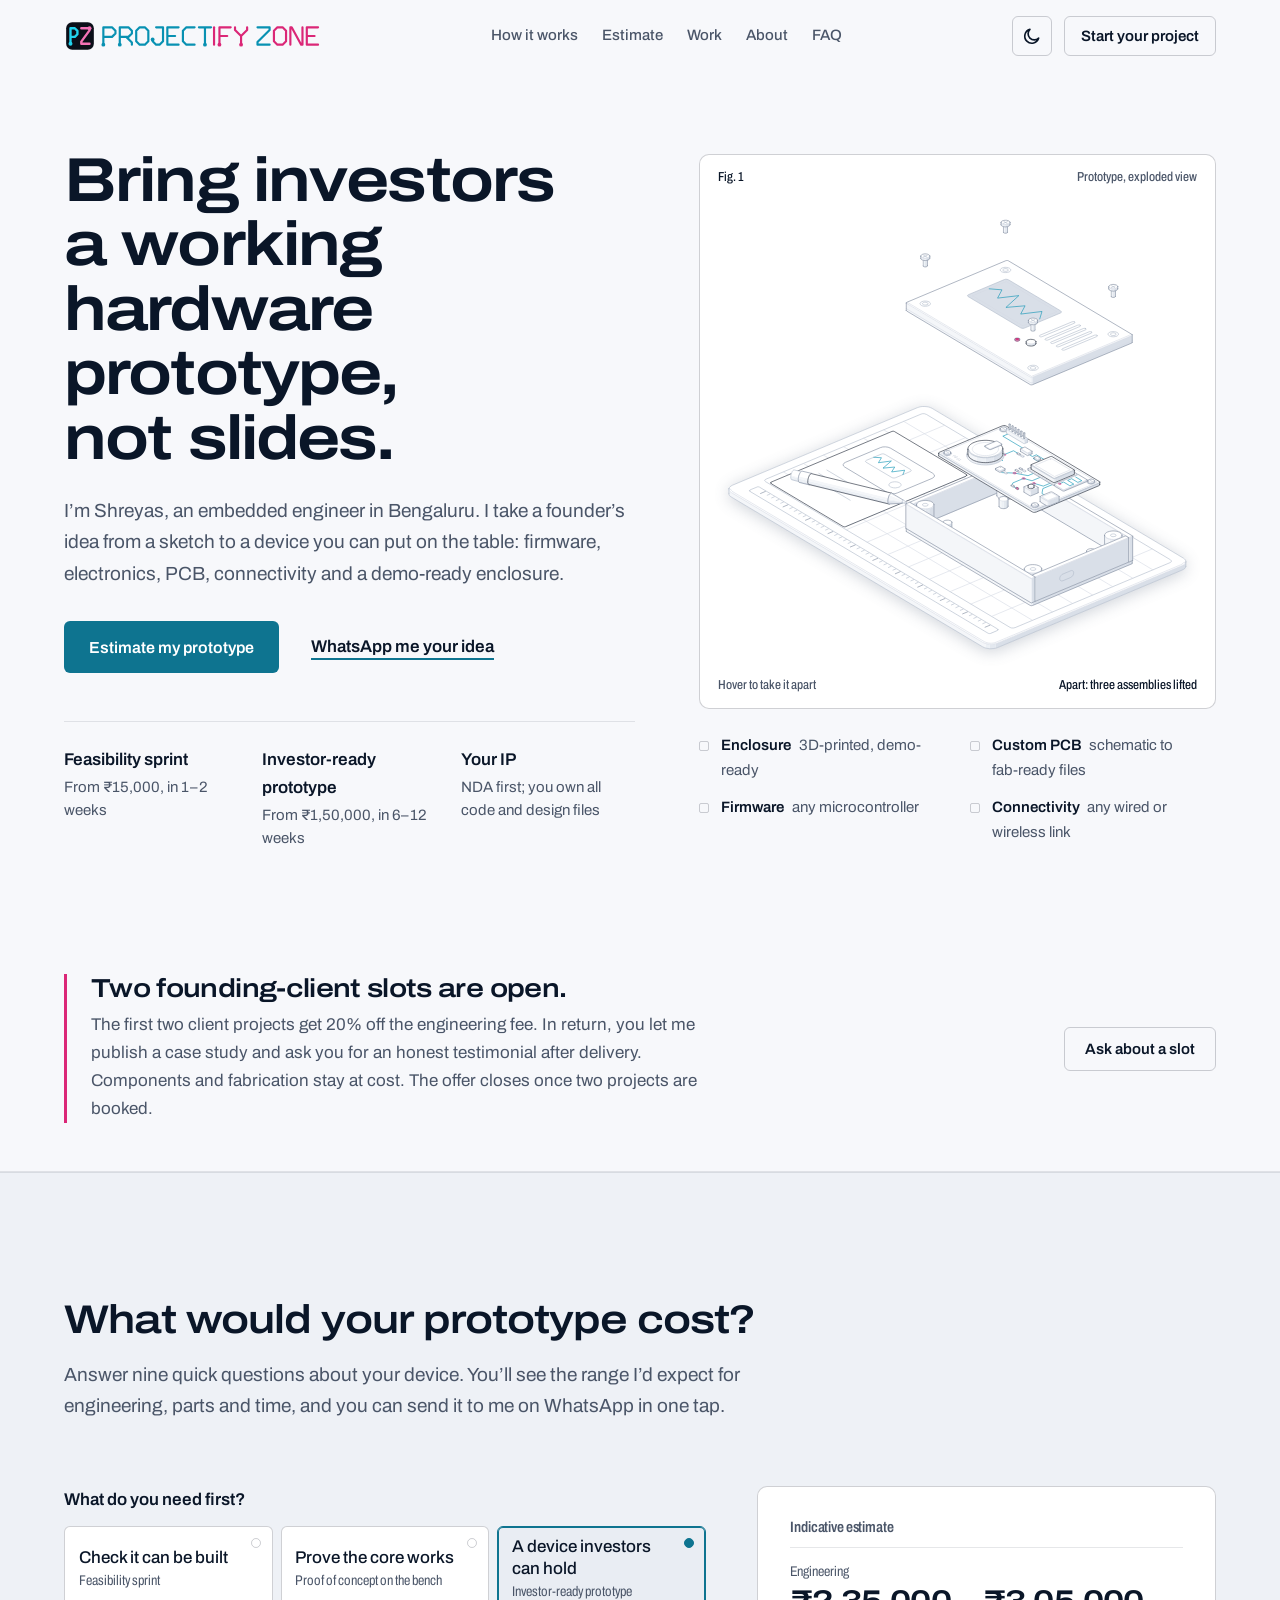
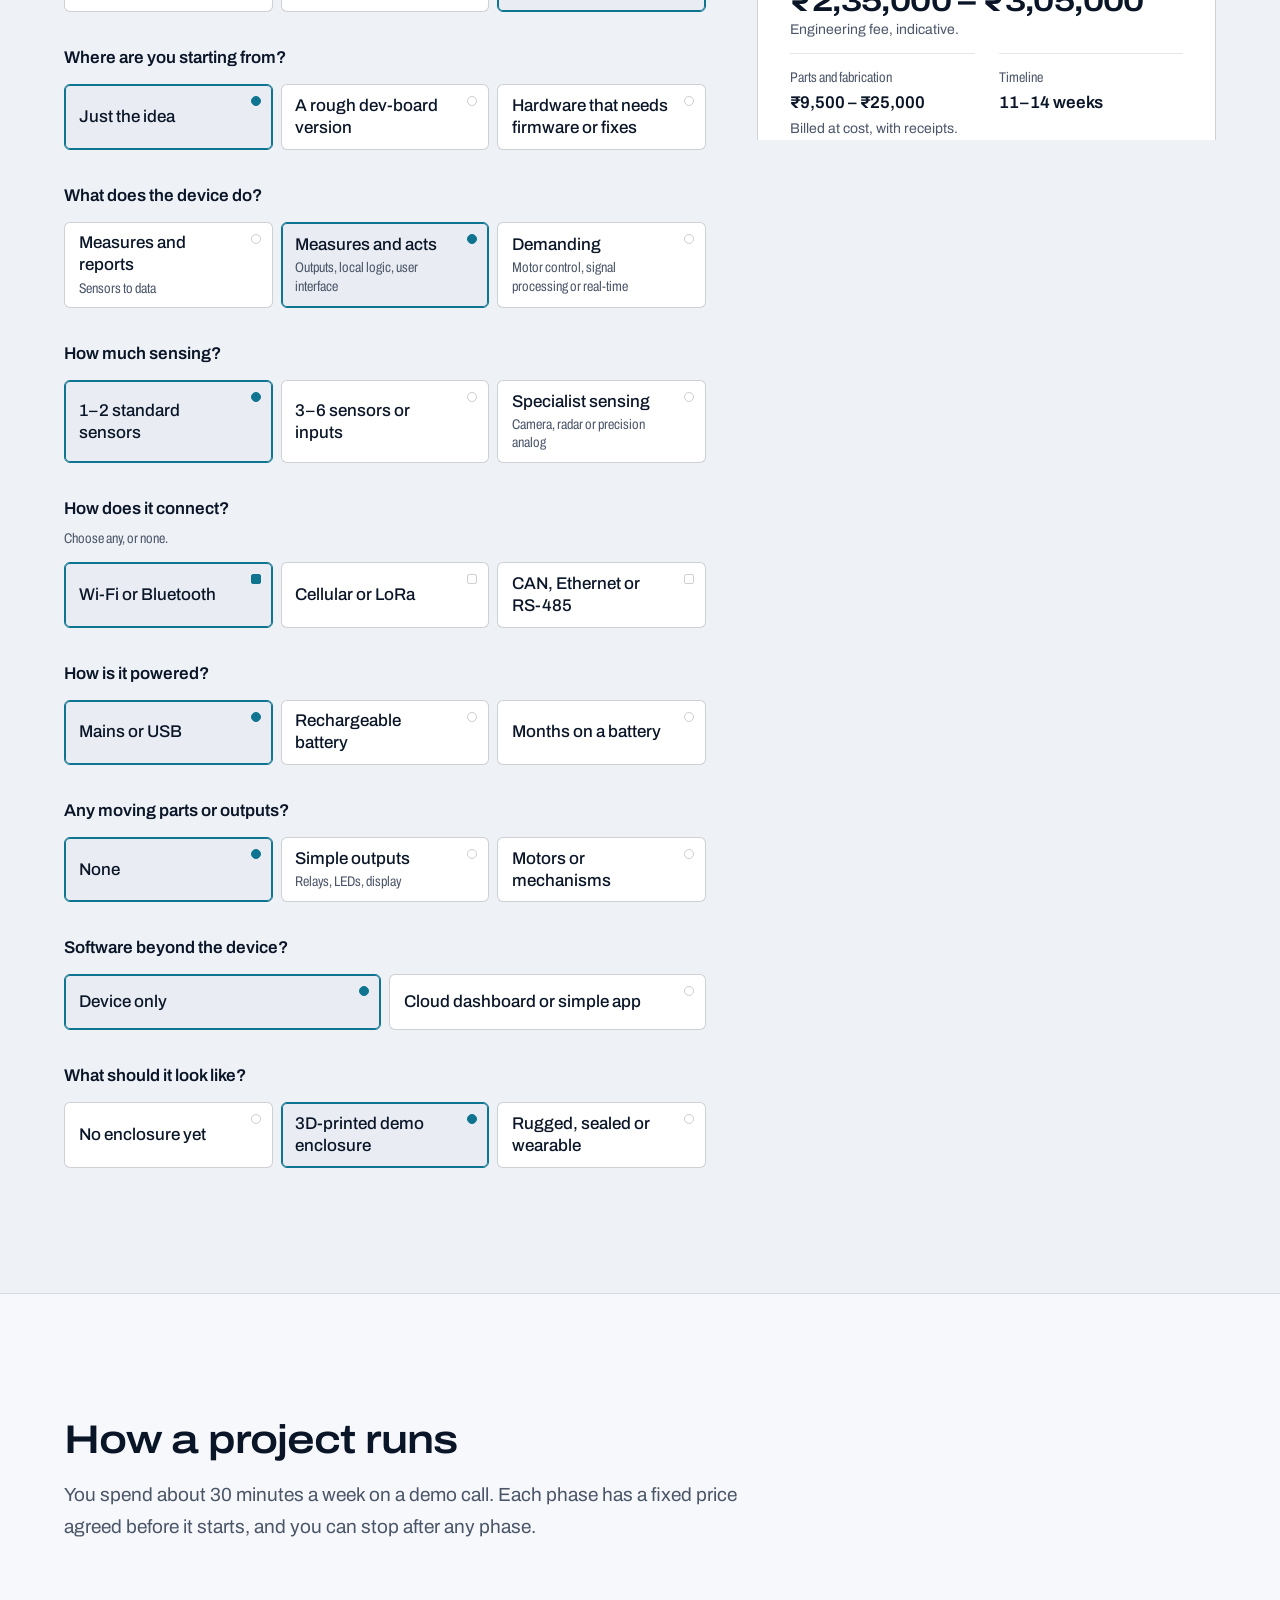
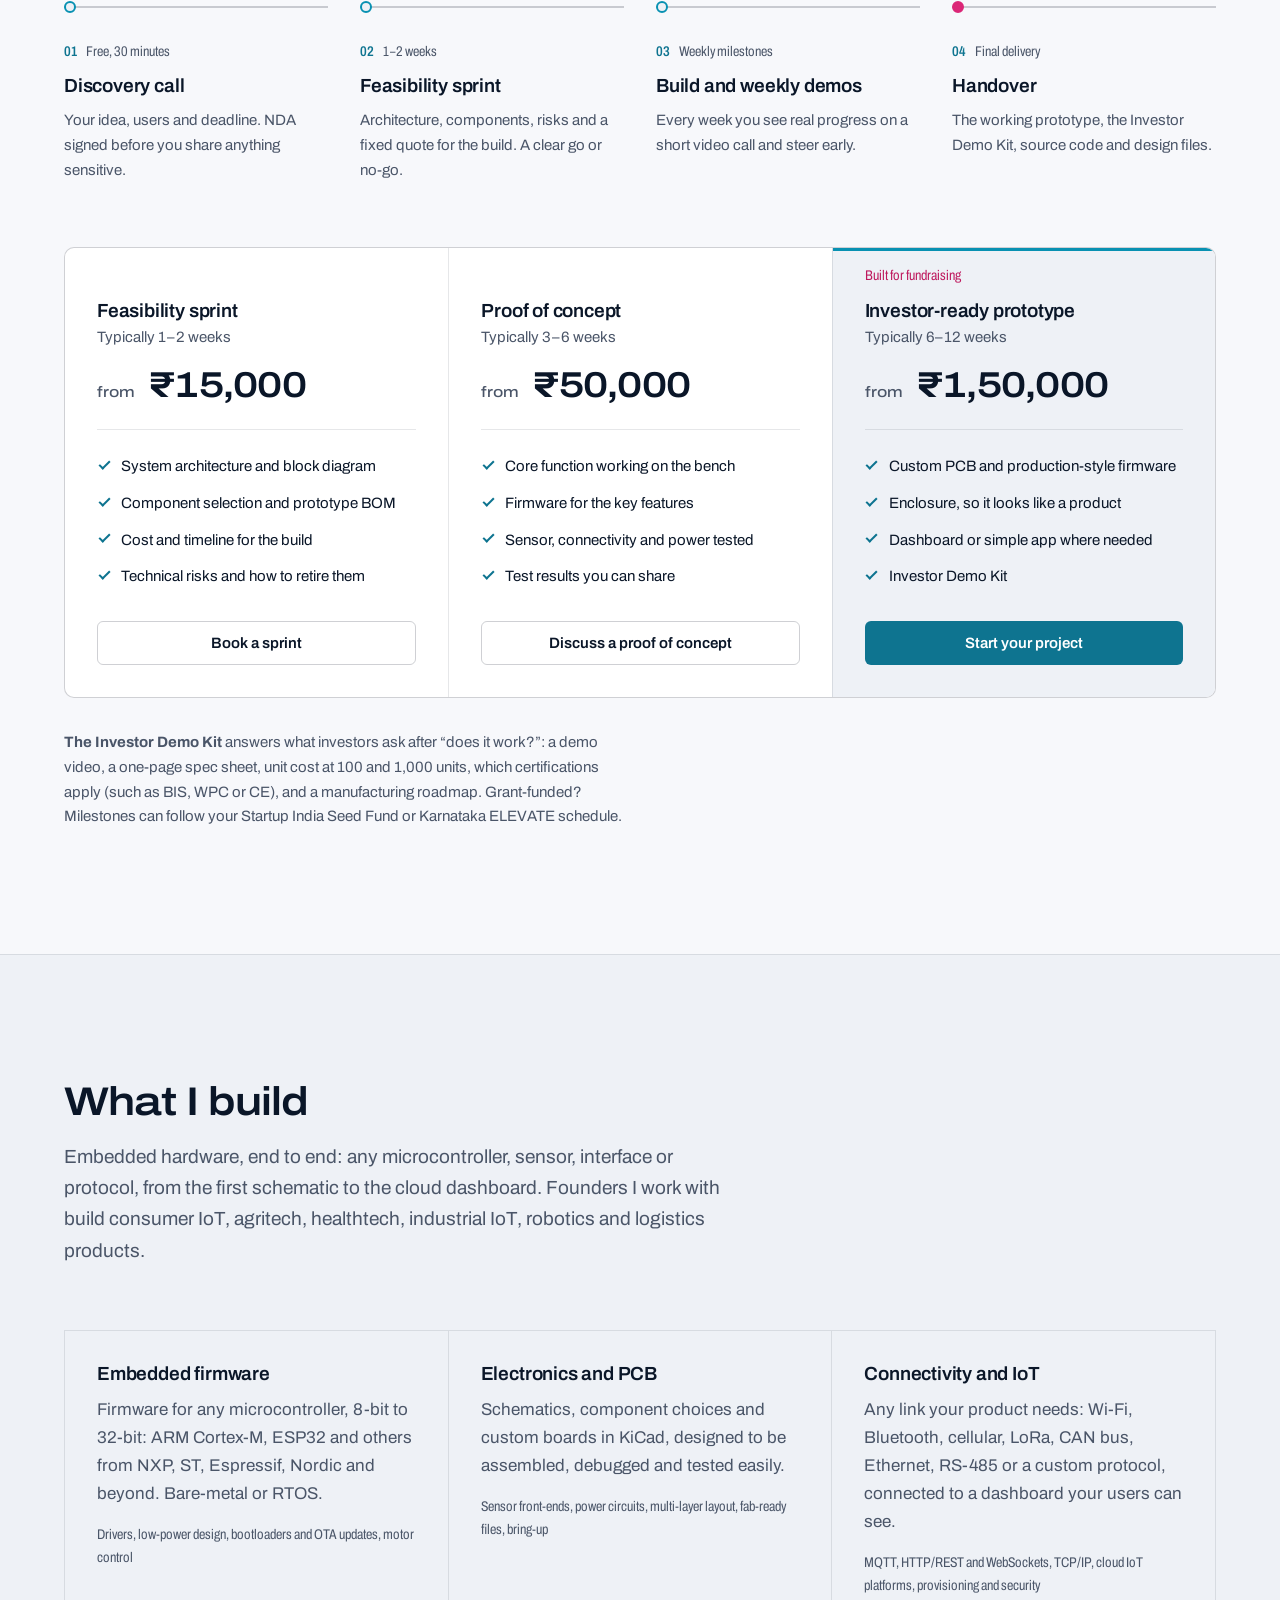
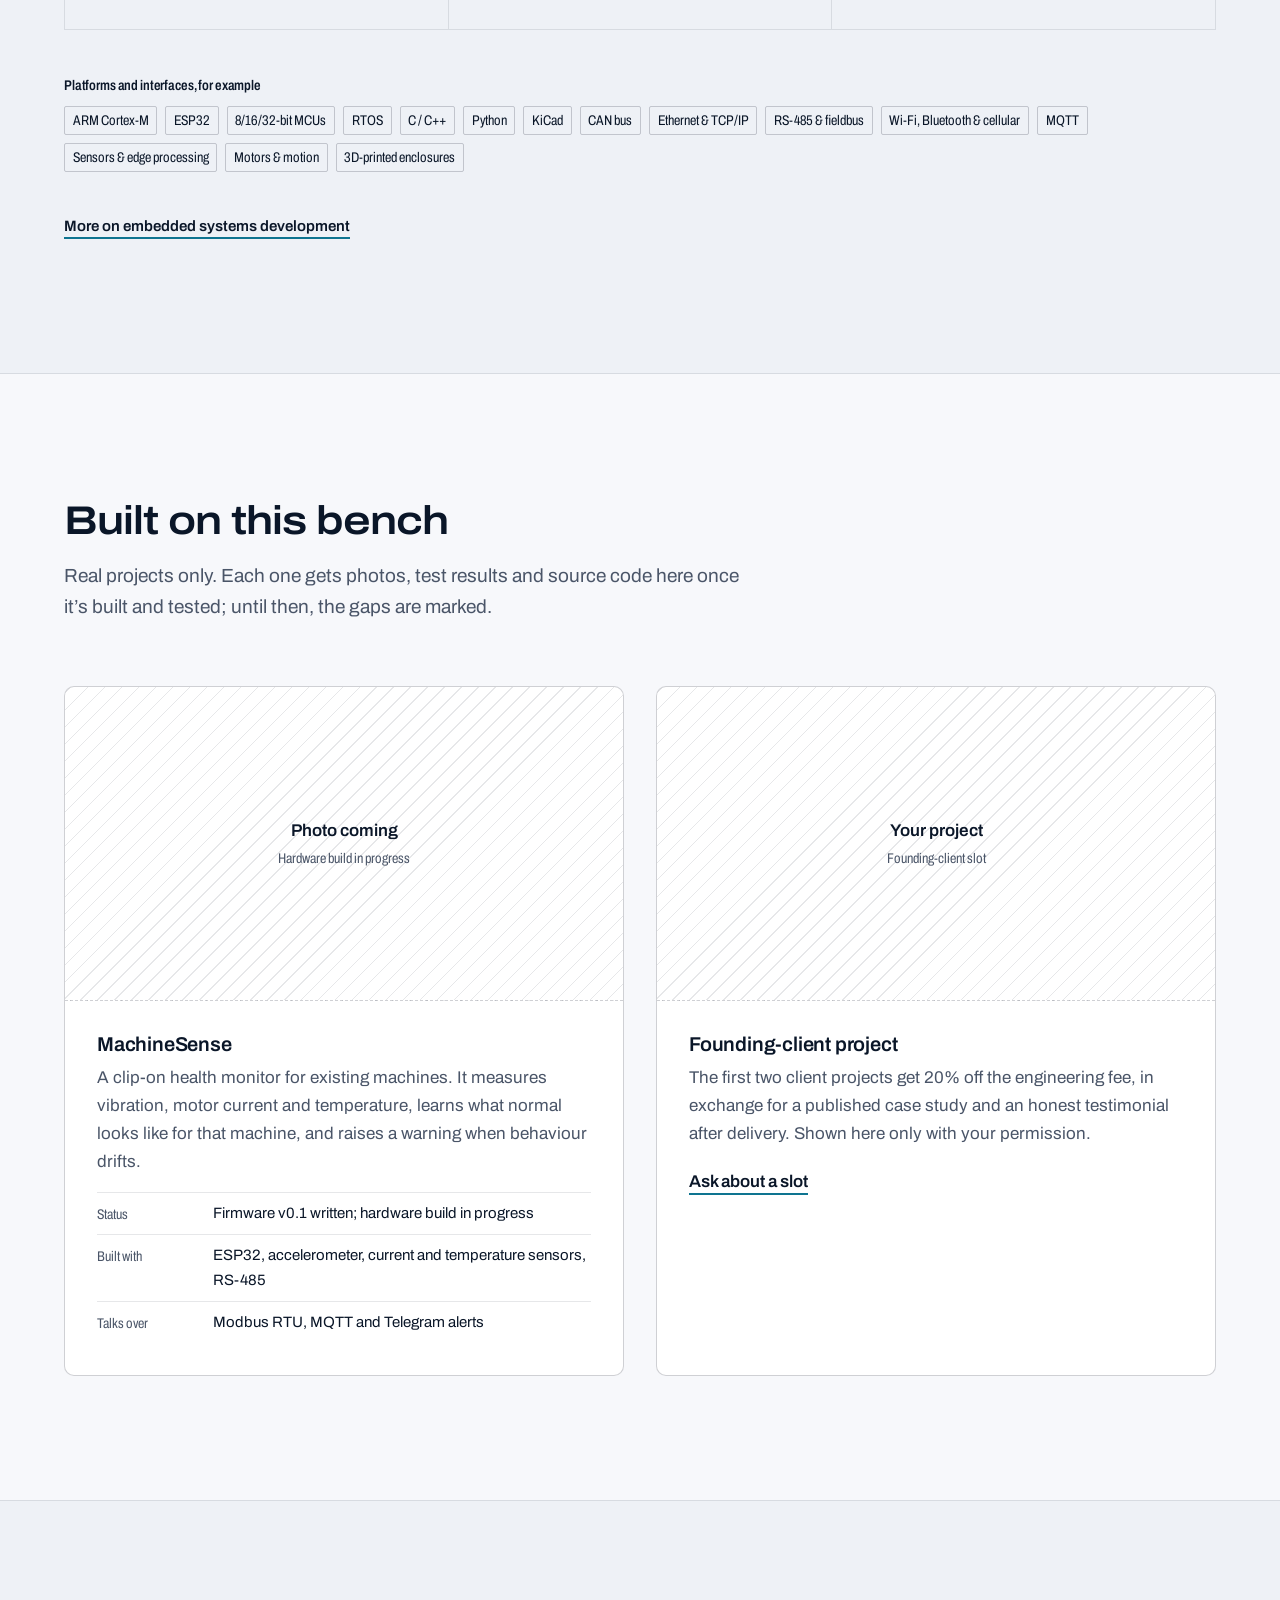
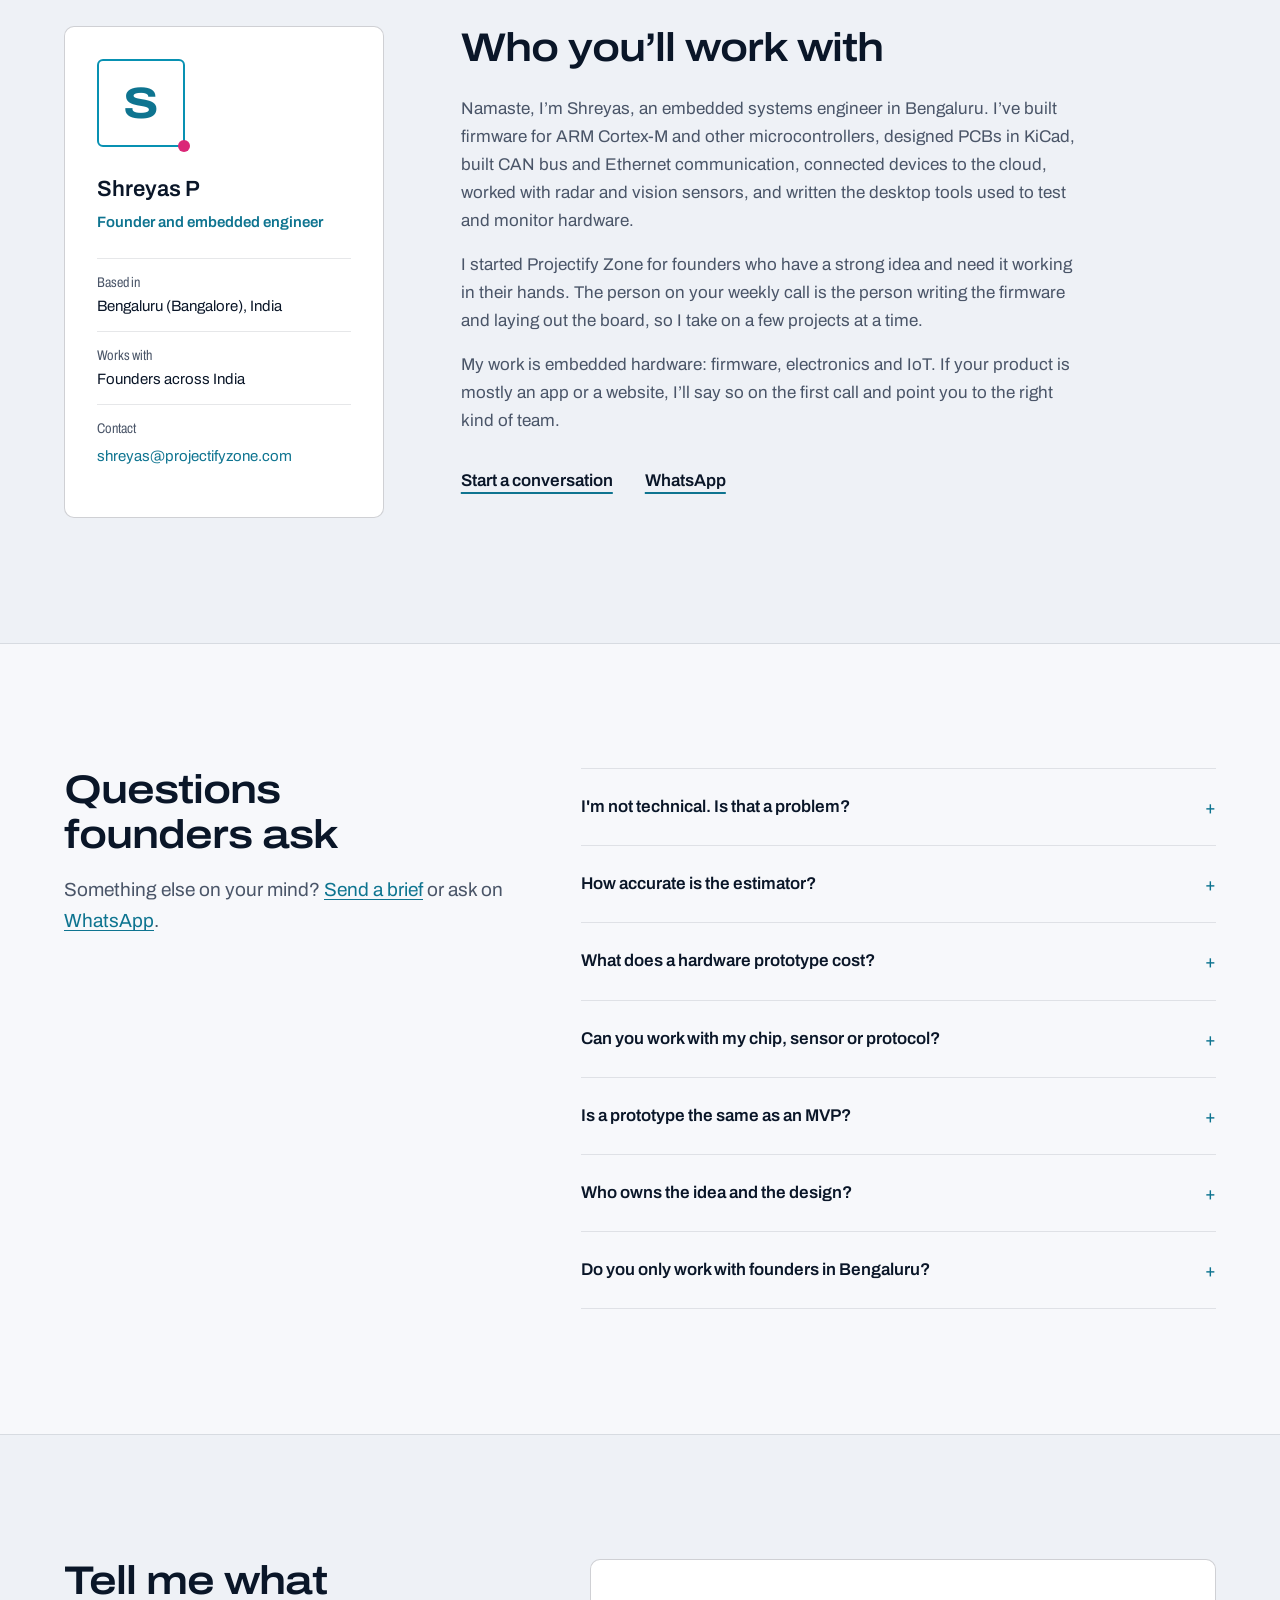
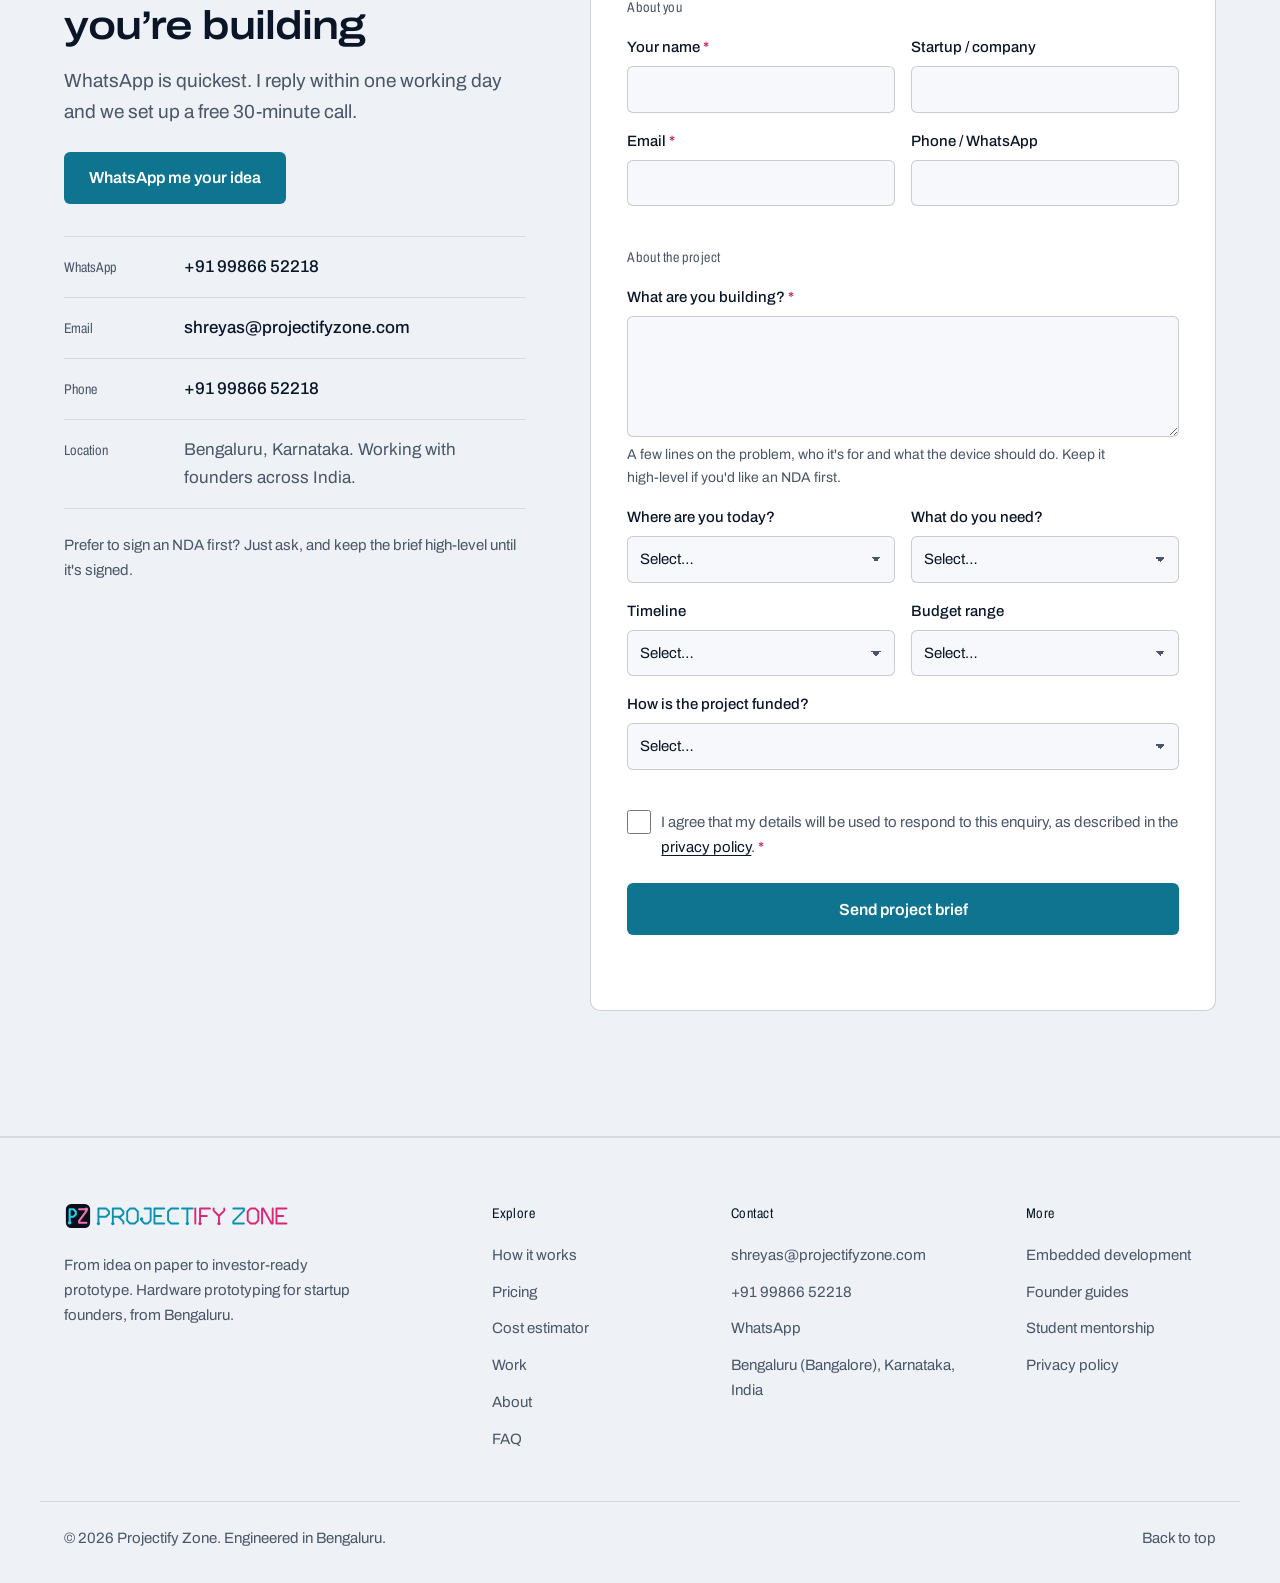
==== index.html @ 5869f560 "style(design): FINDING-001 — one primary action above the fold The header "Start your project" butto" ====
<!DOCTYPE html>
<html lang="en-IN" data-theme="dark">
<head>
<meta charset="utf-8">
<meta name="viewport" content="width=device-width, initial-scale=1">
<meta http-equiv="Content-Security-Policy" content="default-src 'self'; script-src 'self'; style-src 'self'; img-src 'self' data:; font-src 'self'; connect-src 'self' https://formsubmit.co; object-src 'none'; base-uri 'self'; form-action 'self' https://formsubmit.co; upgrade-insecure-requests">
<meta name="referrer" content="strict-origin-when-cross-origin">

<title>Projectify Zone: Hardware Prototypes &amp; Embedded Engineering</title>
<meta name="description" content="Hardware prototypes and embedded engineering for startup founders in Bengaluru (Bangalore), from idea to investor-ready device. NDA first, 100% your IP.">
<meta name="author" content="Shreyas P, Projectify Zone">
<meta name="color-scheme" content="dark light">
<meta name="theme-color" content="#0a1628" media="(prefers-color-scheme: dark)">
<meta name="theme-color" content="#f7f8fb" media="(prefers-color-scheme: light)">
<link rel="canonical" href="https://projectifyzone.com/">

<!-- Open Graph / social previews -->
<meta property="og:type" content="website">
<meta property="og:site_name" content="Projectify Zone">
<meta property="og:title" content="Projectify Zone: From idea on paper to investor-ready prototype">
<meta property="og:description" content="Hardware prototyping for startup founders: firmware, electronics, PCB, IoT and enclosures. NDA first, you own 100% of the IP.">
<meta property="og:url" content="https://projectifyzone.com/">
<meta property="og:image" content="https://projectifyzone.com/assets/img/og-image.png">
<meta property="og:image:width" content="1200">
<meta property="og:image:height" content="630">
<meta property="og:image:alt" content="Projectify Zone logo with the line From idea on paper to investor-ready prototype">
<meta property="og:locale" content="en_IN">
<meta name="twitter:card" content="summary_large_image">
<meta name="twitter:title" content="Projectify Zone: From idea on paper to investor-ready prototype">
<meta name="twitter:description" content="Hardware prototyping for startup founders: firmware, electronics, PCB, IoT and enclosures. NDA first, you own 100% of the IP.">
<meta name="twitter:image" content="https://projectifyzone.com/assets/img/og-image.png">

<link rel="icon" href="assets/img/favicon.svg" type="image/svg+xml">
<link rel="icon" href="assets/img/favicon-32.png" sizes="32x32" type="image/png">
<link rel="apple-touch-icon" href="assets/img/apple-touch-icon.png">
<link rel="manifest" href="site.webmanifest">

<link rel="preload" href="assets/fonts/archivo-latin-var.woff2" as="font" type="font/woff2" crossorigin>
<link rel="stylesheet" href="assets/css/main.css?v=7">
<link rel="stylesheet" href="assets/css/figure.css?v=4">
<script src="assets/js/theme-init.js?v=6"></script>

<script type="application/ld+json">
{
  "@context": "https://schema.org",
  "@type": "ProfessionalService",
  "name": "Projectify Zone",
  "url": "https://projectifyzone.com/",
  "logo": "https://projectifyzone.com/assets/img/icon-512.png",
  "image": "https://projectifyzone.com/assets/img/og-image.png",
  "description": "Hardware prototyping for startup founders: from idea on paper to an investor-ready working prototype.",
  "email": "shreyas@projectifyzone.com",
  "telephone": "+91-99866-52218",
  "founder": { "@type": "Person", "name": "Shreyas P", "jobTitle": "Founder & Lead Engineer" },
  "areaServed": [
    { "@type": "City", "name": "Bengaluru" },
    { "@type": "Country", "name": "India" }
  ],
  "address": {
    "@type": "PostalAddress",
    "addressLocality": "Bengaluru",
    "addressRegion": "Karnataka",
    "addressCountry": "IN"
  },
  "knowsAbout": ["Embedded Systems", "ARM Cortex-M", "Firmware Development", "PCB Design", "Internet of Things", "CAN Bus", "Ethernet and TCP/IP", "MQTT", "Robotics", "Hardware Prototyping"]
}
</script>
<script type="application/ld+json">
{
  "@context": "https://schema.org",
  "@type": "FAQPage",
  "mainEntity": [
    {
      "@type": "Question",
      "name": "I'm not technical. Is that a problem?",
      "acceptedAnswer": {
        "@type": "Answer",
        "text": "Not at all. Most founders I work with aren't. You explain the problem and who it's for; I translate that into a technical plan and explain every decision in plain language."
      }
    },
    {
      "@type": "Question",
      "name": "How accurate is the estimator?",
      "acceptedAnswer": {
        "@type": "Answer",
        "text": "It's a realistic starting point, not a quote. It uses the effort that projects of each scope typically need, and unusual requirements can move it either way. A feasibility sprint or a short scoping call gives you a fixed price before any build starts."
      }
    },
    {
      "@type": "Question",
      "name": "What does a hardware prototype cost?",
      "acceptedAnswer": {
        "@type": "Answer",
        "text": "Feasibility sprints start at ₹15,000, proofs of concept at ₹50,000 and investor-ready prototypes at ₹1,50,000. You get a fixed quote before each phase. Components and fabrication are billed at cost with receipts."
      }
    },
    {
      "@type": "Question",
      "name": "Can you work with my chip, sensor or protocol?",
      "acceptedAnswer": {
        "@type": "Answer",
        "text": "Almost certainly. The work is platform-agnostic: any microcontroller family, RTOS, sensor, display or interface, wired or wireless. If something you have in mind is a poor fit for the product, the feasibility sprint says so and suggests a better option."
      }
    },
    {
      "@type": "Question",
      "name": "Is a prototype the same as an MVP?",
      "acceptedAnswer": {
        "@type": "Answer",
        "text": "Not quite. A proof of concept shows the core idea works on the bench. A prototype looks and behaves like the product, which is what investors want to see. An MVP goes further: a small batch real customers can use. Most founders need the prototype first; it's also the starting point for MVP and product development once you've raised."
      }
    },
    {
      "@type": "Question",
      "name": "Who owns the idea and the design?",
      "acceptedAnswer": {
        "@type": "Answer",
        "text": "You do. An NDA is signed before you share sensitive details, and on final payment you receive full ownership of the source code, design files and documentation."
      }
    },
    {
      "@type": "Question",
      "name": "Do you only work with founders in Bengaluru?",
      "acceptedAnswer": {
        "@type": "Answer",
        "text": "No. Founders in Bengaluru (Bangalore) can meet in person, and founders anywhere in India can work fully online, with prototypes shipped to you."
      }
    }
  ]
}
</script>
</head>

<body>

<a class="skip-link" href="#main">Skip to content</a>

<header class="site-header">
  <div class="container nav">
    <a href="#top" class="brand" aria-label="Projectify Zone home">
      <svg class="logo" xmlns="http://www.w3.org/2000/svg" viewBox="-5 -17 592.5 74" aria-hidden="true" focusable="false"><g transform="translate(0 -12)"><rect width="64" height="64" rx="14" fill="#0b0f19"/><g fill="none" stroke-width="5.5" stroke-linecap="round" stroke-linejoin="round"><path stroke="#22d3ee" d="M10 50V14H20L26 20V28L20 34H10"/><circle fill="#22d3ee" cx="10" cy="50" r="4.6"/><path stroke="#f472b6" d="M35 14H54V19L35 45V50H54"/><circle fill="#f472b6" cx="54" cy="14" r="4.6"/></g></g><g transform="translate(86 0) scale(1)"><g class="a" transform="translate(0 0)"><path d="M0 40V0H20L28 8V14L20 22H0"/><circle cx="0" cy="40" r="4.4"/></g><g class="a" transform="translate(38 0)"><path d="M0 40V0H20L28 8V14L20 22H0M15 22L28 35V40"/><circle cx="0" cy="40" r="4.4"/></g><g class="a" transform="translate(76 0)"><path d="M8 0H20L28 8V32L20 40H8L0 32V8Z"/></g><g class="a" transform="translate(114 0)"><path d="M8 0H24V32L16 40H8L0 32V28"/><circle cx="0" cy="28" r="4.4"/></g><g class="a" transform="translate(148 0)"><path d="M26 0H0V40H26M0 20H18"/></g><g class="a" transform="translate(184 0)"><path d="M27 0H8L0 8V32L8 40H27"/></g><g class="a" transform="translate(221 0)"><path d="M0 0H28M14 0V40"/><circle cx="14" cy="40" r="4.4"/></g><g class="b" transform="translate(256 0)"><path d="M0 0V40"/></g><g class="b" transform="translate(268.5 0)"><path d="M26 0H0V40M0 20H18"/><circle cx="0" cy="40" r="4.4"/></g><g class="b" transform="translate(304.5 0)"><path d="M0 0V6L14 20L28 6V0M14 20V40"/><circle cx="14" cy="40" r="4.4"/></g></g><g transform="translate(442.5 0) scale(1)"><g class="a" transform="translate(0 0)"><path d="M0 0H28V6L0 34V40H28"/></g><g class="b" transform="translate(38 0)"><path d="M8 0H20L28 8V32L20 40H8L0 32V8Z"/></g><g class="b" transform="translate(76 0)"><path d="M0 40V0H3L25 40H28V0"/></g><g class="b" transform="translate(114 0)"><path d="M26 0H0V40H26M0 20H18"/></g></g></svg>
    </a>

    <nav class="nav-links" id="nav-links" aria-label="Primary">
      <a href="#process">How it works</a>
      <a href="#estimate">Estimate</a>
      <a href="#work">Work</a>
      <a href="#about">About</a>
      <a href="#faq">FAQ</a>
      <a href="#contact" class="btn btn-primary nav-cta-mobile">Start your project</a>
    </nav>

    <div class="nav-actions">
      <button class="icon-btn" id="theme-toggle" type="button" aria-label="Switch to light theme">
        <svg class="icon-sun" viewBox="0 0 24 24" width="20" height="20" aria-hidden="true"><circle cx="12" cy="12" r="4.5" fill="none" stroke="currentColor" stroke-width="2"/><path d="M12 2v2.5M12 19.5V22M2 12h2.5M19.5 12H22M4.9 4.9l1.8 1.8M17.3 17.3l1.8 1.8M4.9 19.1l1.8-1.8M17.3 6.7l1.8-1.8" stroke="currentColor" stroke-width="2" stroke-linecap="round"/></svg>
        <svg class="icon-moon" viewBox="0 0 24 24" width="20" height="20" aria-hidden="true"><path d="M20 14.5A8.5 8.5 0 1 1 9.5 4a7 7 0 0 0 10.5 10.5Z" fill="none" stroke="currentColor" stroke-width="2" stroke-linejoin="round"/></svg>
      </button>
      <a href="#contact" class="btn btn-secondary btn-sm nav-cta">Start your project</a>
      <button class="icon-btn menu-btn" id="menu-toggle" type="button" aria-label="Open menu" aria-expanded="false" aria-controls="nav-links">
        <span></span><span></span><span></span>
      </button>
    </div>
  </div>
</header>

<main id="main">

  <!-- HERO -->
  <section class="hero" aria-labelledby="hero-title">
    <div class="container hero-grid">
      <div class="hero-copy">
        <h1 id="hero-title">Bring investors a working hardware prototype, not slides.</h1>
        <p class="lede">
          I&rsquo;m Shreyas, an embedded engineer in Bengaluru. I take a founder&rsquo;s idea from a sketch to a device you
          can put on the table: firmware, electronics, PCB, connectivity and a demo-ready enclosure.
        </p>
        <div class="actions">
          <a href="#estimate" class="btn btn-primary btn-lg">Estimate my prototype</a>
          <a href="https://wa.me/919986652218?text=Hi%20Shreyas%2C%20I%20have%20a%20hardware%20idea%20I%27d%20like%20to%20discuss%3A%20" target="_blank" rel="noopener" class="link-arrow">WhatsApp me your idea<span class="sr-only"> (opens in a new tab)</span></a>
        </div>
        <dl class="facts">
          <div><dt>Feasibility sprint</dt><dd>From ₹15,000, in 1–2 weeks</dd></div>
          <div><dt>Investor-ready prototype</dt><dd>From ₹1,50,000, in 6–12 weeks</dd></div>
          <div><dt>Your IP</dt><dd>NDA first; you own all code and design files</dd></div>
        </dl>
      </div>

      <figure class="hero-figure pz-figure" id="pz-fig">
        <div class="pz-plate iso">
          <p class="pz-corner pz-fig" aria-hidden="true">Fig. 1</p>
          <p class="pz-corner pz-title" aria-hidden="true">Prototype, exploded view</p>
          <div class="pz-stage" id="pz-stage" tabindex="0" role="group" aria-label="Interactive drawing of a prototype. Press Space to take it apart or put it back together; use the arrow keys to highlight each part." aria-describedby="pz-status">
        <!-- hero-figure:start -->
<svg id="pz-figure" data-order="screws cover pcb" data-spring="0.09 64 14.2 4" xmlns="http://www.w3.org/2000/svg" class="iso-svg" viewBox="0 0 560 540" role="img" aria-label="A prototype on an engineer's cutting mat, taken apart, beside the founder's pencil sketch of it. The four cover screws are lifted out, the cover with its display window is raised, and the circuit board is lifted from the enclosure tray. The board carries a wireless microcontroller module with its antenna, a coin-cell battery, a USB-C connector, a sensor, a button and an LED, joined by cyan traces."><g class="it" data-piece="base" data-k="-51.5000"><path class="iso-halo" d="M15 336L15.5 334.9L16.3 333.8L17.6 332.8L19.3 331.9L233.4 242.1L235.4 241.4L237.6 240.9L239.9 240.7L242.3 240.7L244.6 240.9L246.9 241.3L248.8 242L250.6 242.8L542.2 416.6L543.5 417.6L544.5 418.7L545 419.9L545 421L545 426.3L544.5 427.5L543.7 428.6L542.4 429.6L540.7 430.4L326.6 520.3L324.6 520.9L322.4 521.4L320.1 521.6L317.7 521.7L315.4 521.4L313.1 521L311.2 520.3L309.4 519.5L17.8 345.7L16.5 344.8L15.5 343.7L15 342.5L15 341.3Z"/><g class="iso-solid"><path class="iso-fill" d="M15 336L15.5 334.9L16.3 333.8L17.6 332.8L19.3 331.9L233.4 242.1L235.4 241.4L237.6 240.9L239.9 240.7L242.3 240.7L244.6 240.9L246.9 241.3L248.8 242L250.6 242.8L542.2 416.6L543.5 417.6L544.5 418.7L545 419.9L545 421L545 426.3L544.5 427.5L543.7 428.6L542.4 429.6L540.7 430.4L326.6 520.3L324.6 520.9L322.4 521.4L320.1 521.6L317.7 521.7L315.4 521.4L313.1 521L311.2 520.3L309.4 519.5L17.8 345.7L16.5 344.8L15.5 343.7L15 342.5L15 341.3Z"/><path class="iso-shade" data-shade="0" d="M545 426.3L544.5 427.5L544.5 422.2L545 421ZM544.5 427.5L543.7 428.6L543.7 423.3L544.5 422.2ZM543.7 428.6L542.4 429.6L542.4 424.3L543.7 423.3ZM542.4 429.6L540.7 430.4L540.7 425.2L542.4 424.3ZM540.7 430.4L326.6 520.3L326.6 515L540.7 425.2ZM326.6 520.3L324.6 520.9L324.6 515.7L326.6 515Z"/><path class="iso-shade" data-shade="1" d="M324.6 520.9L322.4 521.4L322.4 516.1L324.6 515.7ZM322.4 521.4L320.1 521.6L320.1 516.4L322.4 516.1ZM320.1 521.6L317.7 521.7L317.7 516.4L320.1 516.4Z"/><path class="iso-shade" data-shade="2" d="M317.7 521.7L315.4 521.4L315.4 516.2L317.7 516.4ZM315.4 521.4L313.1 521L313.1 515.7L315.4 516.2Z"/><path class="iso-shade" data-shade="3" d="M313.1 521L311.2 520.3L311.2 515.1L313.1 515.7ZM311.2 520.3L309.4 519.5L309.4 514.3L311.2 515.1ZM309.4 519.5L17.8 345.7L17.8 340.5L309.4 514.3ZM17.8 345.7L16.5 344.8L16.5 339.5L17.8 340.5ZM16.5 344.8L15.5 343.7L15.5 338.4L16.5 339.5ZM15.5 343.7L15 342.5L15 337.2L15.5 338.4ZM15 342.5L15 341.3L15 336L15 337.2Z"/><path class="iso-top" d="M542.2 416.6L543.5 417.6L544.5 418.7L545 419.9L545 421L544.5 422.2L543.7 423.3L542.4 424.3L540.7 425.2L326.6 515L324.6 515.7L322.4 516.1L320.1 516.4L317.7 516.4L315.4 516.2L313.1 515.7L311.2 515.1L309.4 514.3L17.8 340.5L16.5 339.5L15.5 338.4L15 337.2L15 336L15.5 334.9L16.3 333.8L17.6 332.8L19.3 331.9L233.4 242.1L235.4 241.4L237.6 240.9L239.9 240.7L242.3 240.7L244.6 240.9L246.9 241.3L248.8 242L250.6 242.8Z"/><path class="iso-line iso-crease" data-tone="faint" d="M545 421L544.5 422.2L543.7 423.3L542.4 424.3L540.7 425.2L326.6 515L324.6 515.7L322.4 516.1L320.1 516.4L317.7 516.4L315.4 516.2L313.1 515.7L311.2 515.1L309.4 514.3L17.8 340.5L16.5 339.5L15.5 338.4L15 337.2L15 336"/><path class="iso-line iso-bevel" data-tone="faint" d="M545 421L542.2 421.9L541.5 422.8L540.5 423.6L539 424.3L325.1 514L323.4 514.6L321.7 515L319.8 515.2L317.9 515.2L316 515L314.3 514.7L312.7 514.1L311.2 513.4L19.7 339.7L18.6 338.9L17.8 338L17.5 337.1L15 336"/><path class="iso-line iso-edge" data-tone="lo" d="M15 336L15.5 334.9L16.3 333.8L17.6 332.8L19.3 331.9L233.4 242.1L235.4 241.4L237.6 240.9L239.9 240.7L242.3 240.7L244.6 240.9L246.9 241.3L248.8 242L250.6 242.8L542.2 416.6L543.5 417.6L544.5 418.7L545 419.9L545 421M545 426.3L544.5 427.5L543.7 428.6L542.4 429.6L540.7 430.4L326.6 520.3L324.6 520.9L322.4 521.4L320.1 521.6L317.7 521.7L315.4 521.4L313.1 521L311.2 520.3L309.4 519.5L17.8 345.7L16.5 344.8L15.5 343.7L15 342.5L15 341.3M545 421L545 426.3M15 336L15 341.3"/></g><path class="iso-line" data-tone="lo" d="M527.4 418.8L528.3 419.8L528.1 420.8L526.9 421.7L346.9 497.2L345 497.6L342.9 497.6L341.2 497L57.4 327.8L56.5 326.9L56.7 325.8L57.9 325L237.9 249.5L239.8 249L241.9 249.1L243.6 249.7Z"/><path class="iso-line" data-tone="faint" d="M265.1 262.5L78.9 340.6M289.2 276.9L103 355M313.3 291.2L127.1 369.3M337.3 305.6L151.1 383.7M361.4 319.9L175.2 398M385.5 334.3L199.3 412.4M409.6 348.6L223.4 426.7M433.7 363L247.5 441.1M457.8 377.3L271.6 455.4M481.9 391.7L295.7 469.8M505.9 406L319.7 484.2M217.7 257.9L506.8 430.2M194.4 267.7L483.5 439.9M171.2 277.5L460.2 449.7M147.9 287.2L436.9 459.4M124.6 297L413.7 469.2M101.3 306.7L390.4 479M78.1 316.5L367.1 488.7"/><g class="iso-solid"><path class="iso-fill" d="M39.1 338.3L39.2 337.7L39.8 337.3L47.6 334.1L48.5 333.8L49.6 333.9L50.4 334.2L326.5 498.7L326.9 499.1L326.9 499.7L326.8 500.2L326.2 500.6L318.5 503.9L317.5 504.1L316.5 504L315.6 503.7L39.6 339.3L39.1 338.8Z"/><path class="iso-shade" data-shade="0" d="M326.9 499.7L326.8 500.2L326.8 499.7L326.9 499.1ZM326.8 500.2L326.2 500.6L326.2 500.1L326.8 499.7ZM326.2 500.6L318.5 503.9L318.5 503.3L326.2 500.1Z"/><path class="iso-shade" data-shade="1" d="M318.5 503.9L317.5 504.1L317.5 503.6L318.5 503.3Z"/><path class="iso-shade" data-shade="2" d="M317.5 504.1L316.5 504L316.5 503.5L317.5 503.6Z"/><path class="iso-shade" data-shade="3" d="M316.5 504L315.6 503.7L315.6 503.2L316.5 503.5ZM315.6 503.7L39.6 339.3L39.6 338.7L315.6 503.2ZM39.6 339.3L39.1 338.8L39.1 338.3L39.6 338.7Z"/><path class="iso-top" d="M326.5 498.7L326.9 499.1L326.8 499.7L326.2 500.1L318.5 503.3L317.5 503.6L316.5 503.5L315.6 503.2L39.6 338.7L39.1 338.3L39.2 337.7L39.8 337.3L47.6 334.1L48.5 333.8L49.6 333.9L50.4 334.2Z"/><path class="iso-line iso-edge" data-tone="lo" d="M39.1 338.3L39.2 337.7L39.8 337.3L47.6 334.1L48.5 333.8L49.6 333.9L50.4 334.2L326.5 498.7L326.9 499.1M326.9 499.7L326.8 500.2L326.2 500.6L318.5 503.9L317.5 504.1L316.5 504L315.6 503.7L39.6 339.3L39.1 338.8M326.9 499.1L326.9 499.7M39.1 338.3L39.1 338.8"/></g><path class="iso-line" data-tone="lo" d="M62.5 342.3L59.4 343.6M67.7 345.4L64.6 346.7M73 348.5L69.8 349.8M78.2 351.6L75.1 352.9M88.6 357.9L85.5 359.2M93.8 361L90.7 362.3M99 364.1L95.9 365.4M104.2 367.2L101.1 368.5M114.6 373.4L111.5 374.7M119.8 376.5L116.7 377.8M125 379.6L121.9 380.9M130.2 382.7L127.1 384M140.7 388.9L137.6 390.2M145.9 392L142.8 393.3M151.1 395.1L148 396.4M156.3 398.2L153.2 399.5M166.7 404.4L163.6 405.7M171.9 407.5L168.8 408.8M177.1 410.6L174 411.9M182.3 413.7L179.2 415M192.7 419.9L189.6 421.2M197.9 423L194.8 424.3M203.1 426.1L200 427.4M208.4 429.2L205.3 430.5M218.8 435.4L215.7 436.7M224 438.5L220.9 439.8M229.2 441.6L226.1 442.9M234.4 444.7L231.3 446M244.8 450.9L241.7 452.2M250 454L246.9 455.4M255.2 457.2L252.1 458.5M260.4 460.3L257.3 461.6M270.8 466.5L267.7 467.8M276.1 469.6L273 470.9M281.3 472.7L278.2 474M286.5 475.8L283.4 477.1M296.9 482L293.8 483.3M302.1 485.1L299 486.4M307.3 488.2L304.2 489.5M312.5 491.3L309.4 492.6"/><path class="iso-line" data-tone="mid" d="M57.3 339.2L51.7 341.6M83.4 354.7L77.8 357.1M109.4 370.3L103.8 372.6M135.4 385.8L129.9 388.1M161.5 401.3L155.9 403.6M187.5 416.8L181.9 419.2M213.6 432.3L208 434.7M239.6 447.8L234 450.2M265.6 463.4L260.1 465.7M291.7 478.9L286.1 481.2M317.7 494.4L312.1 496.7"/></g><g class="it" data-piece="base" data-k="-47.3159"><g class="iso-solid"><path class="iso-fill" d="M63.7 328.8L64.4 328.2L204.1 269.6L205.5 269.3L206.9 269.7L290.2 319.3L290.7 320.1L290.7 320.8L290 321.5L150.3 380.1L148.9 380.3L147.5 379.9L64.2 330.3L63.7 329.5Z"/><path class="iso-shade" data-shade="0" d="M290.7 320.8L290 321.5L290 320.8L290.7 320.1ZM290 321.5L150.3 380.1L150.3 379.4L290 320.8Z"/><path class="iso-shade" data-shade="1" d="M150.3 380.1L148.9 380.3L148.9 379.6L150.3 379.4Z"/><path class="iso-shade" data-shade="2" d="M148.9 380.3L147.5 379.9L147.5 379.2L148.9 379.6Z"/><path class="iso-shade" data-shade="3" d="M147.5 379.9L64.2 330.3L64.2 329.6L147.5 379.2ZM64.2 330.3L63.7 329.5L63.7 328.8L64.2 329.6Z"/><path class="iso-top" d="M290.2 319.3L290.7 320.1L290 320.8L150.3 379.4L148.9 379.6L147.5 379.2L64.2 329.6L63.7 328.8L64.4 328.2L204.1 269.6L205.5 269.3L206.9 269.7Z"/><path class="iso-line iso-edge" data-tone="hi" d="M63.7 328.8L64.4 328.2L204.1 269.6L205.5 269.3L206.9 269.7L290.2 319.3L290.7 320.1M290.7 320.8L290 321.5L150.3 380.1L148.9 380.3L147.5 379.9L64.2 330.3L63.7 329.5M290.7 320.1L290.7 320.8M63.7 328.8L63.7 329.5"/></g><path class="iso-line" data-tone="mid" d="M251.6 318.4L253.1 319.8L253.5 321.3L252.6 322.8L250.6 324.1L210.2 341L207.5 341.8L204.3 341.9L201.3 341.5L198.8 340.5L149.4 311L147.8 309.6L147.5 308.1L148.4 306.5L150.4 305.3L190.7 288.4L193.5 287.6L196.6 287.5L199.6 287.9L202.1 288.9Z"/><path class="iso-line" data-tone="lo" d="M225.8 314L226.4 314.7L226.3 315.5L225.4 316.1L208.3 323.3L206.9 323.6L205.3 323.6L204 323.1L174.1 305.3L173.4 304.6L173.6 303.8L174.5 303.1L191.5 296L193 295.6L194.5 295.7L195.8 296.2Z"/><path class="iso-line" data-tone="lo" d="M212.1 334.3L210.2 334.8L208.1 335.1L205.9 335L203.8 334.5L202.2 333.8L201 332.9L200.5 331.8L200.7 330.7L201.6 329.7L203 328.8L204.9 328.3L207.1 328L209.3 328.1L211.3 328.5L213 329.3L214.2 330.2L214.7 331.3L214.5 332.4L213.6 333.4Z"/><path class="iso-line" data-tone="blue" data-free="" d="M183 299.6L191.9 300.1L188.4 305.9L203.4 303.9L193.7 312.2L207.3 310.9L203.7 316.6L218.8 314.6L216.8 319.7"/><path class="iso-line" data-tone="lo" data-free="" d="M128.6 314.4L180.7 345.5M119.3 318.3L155.8 340.1M110 322.2L155.6 349.4"/></g><g class="it" data-piece="base" data-k="-43.5543"><g class="iso-solid"><path class="iso-fill" d="M86.7 322.7L86.8 321.6L86.9 320.5L87.2 319.4L87.5 318.3L87.9 317.3L88.3 316.3L88.8 315.6L89.3 314.9L89.8 314.5L90.3 314.3L90.7 314.3L99.9 316.4L100.3 316.6L100.6 317.1L100.9 317.7L101 318.5L101.1 319.5L101 320.6L100.9 321.7L100.6 322.9L100.3 324L99.9 325.1L99.4 326.1L98.9 326.9L98.4 327.5L97.9 327.9L97.4 328.2L96.9 328.1L87.9 325.7L87.5 325.5L87.2 325.1L86.9 324.4L86.8 323.6Z"/><path class="iso-shade" data-shade="0" d="M87.9 325.7L87.5 325.5L87.2 325.1L86.9 324.4L95.9 326.8L96.2 327.4L96.5 327.9L96.9 328.1ZM95.7 325L95.8 323.9L95.9 322.8L96.2 321.6L96.5 320.5L96.9 319.4L97.4 318.4L97.9 317.6L98.4 317L98.9 316.6L99.4 316.3L99.9 316.4L100.3 316.6L100.6 317.1L100.9 317.7L101 318.5L101.1 319.5L101 320.6L100.9 321.7L100.6 322.9L100.3 324L99.9 325.1L99.4 326.1L98.9 326.9L98.4 327.5L97.9 327.9L97.4 328.2L96.9 328.1L96.5 327.9L96.2 327.4L95.9 326.8L95.8 326L95.7 325L98.4 322.2L98.4 322.2L98.4 322.2L98.4 322.2L98.4 322.2L98.4 322.2L98.4 322.2L98.4 322.2L98.4 322.2L98.4 322.2L98.4 322.2L98.4 322.2L98.4 322.2L98.4 322.2L98.4 322.2L98.4 322.2L98.4 322.2L98.4 322.2L98.4 322.2L98.4 322.2L98.4 322.2L98.4 322.2L98.4 322.2L98.4 322.2L98.4 322.2L98.4 322.2L98.4 322.2L98.4 322.2L98.4 322.2L98.4 322.2L98.4 322.2L98.4 322.2L98.4 322.2Z"/><path class="iso-shade" data-shade="1" d="M86.9 324.4L86.8 323.6L95.8 326L95.9 326.8Z"/><path class="iso-shade" data-shade="2" d="M86.8 323.6L86.7 322.7L86.8 321.6L95.8 323.9L95.7 325L95.8 326Z"/><path class="iso-shade" data-shade="3" d="M86.8 321.6L86.9 320.5L95.9 322.8L95.8 323.9ZM90.3 314.3L90.7 314.3L99.9 316.4L99.4 316.3Z"/><path class="iso-top" d="M86.9 320.5L87.2 319.4L87.5 318.3L87.9 317.3L88.3 316.3L88.8 315.6L89.3 314.9L89.8 314.5L90.3 314.3L99.4 316.3L98.9 316.6L98.4 317L97.9 317.6L97.4 318.4L96.9 319.4L96.5 320.5L96.2 321.6L95.9 322.8Z"/><path class="iso-line iso-crease" data-tone="faint" d="M96.9 328.1L96.5 327.8L96.1 327.2L95.8 326.3L95.7 325.1L95.8 323.8L96 322.4L96.4 321L96.8 319.7L97.4 318.5L98 317.5L98.6 316.8L99.2 316.4L99.8 316.3"/><path class="iso-line iso-edge" data-tone="lo" d="M86.7 322.7L86.8 321.6L86.9 320.5L87.2 319.4L87.5 318.3L87.9 317.3L88.3 316.3L88.8 315.6L89.3 314.9L89.8 314.5L90.3 314.3L90.7 314.3L99.9 316.4L100.3 316.6L100.6 317.1L100.9 317.7L101 318.5L101.1 319.5L101 320.6L100.9 321.7L100.6 322.9L100.3 324L99.9 325.1L99.4 326.1L98.9 326.9L98.4 327.5L97.9 327.9L97.4 328.2L96.9 328.1L87.9 325.7L87.5 325.5L87.2 325.1L86.9 324.4L86.8 323.6Z"/></g></g><g class="it" data-piece="base" data-k="-41.4711"><g class="iso-solid"><path class="iso-fill" d="M95.4 325.3L95.5 324.1L95.7 322.8L95.9 321.5L96.3 320.2L96.8 319.1L97.3 318L97.8 317.1L98.4 316.4L99 315.9L99.5 315.7L100 315.7L111 318.3L111.4 318.6L111.8 319.1L112.1 319.8L112.2 320.8L112.3 321.9L112.2 323.1L112.1 324.3L111.8 325.6L111.4 326.9L111 328.1L110.5 329.2L109.9 330.1L109.3 330.8L108.7 331.3L108.2 331.5L107.7 331.5L96.8 328.8L96.3 328.6L95.9 328L95.7 327.3L95.5 326.4Z"/><path class="iso-shade" data-shade="0" d="M96.8 328.8L96.3 328.6L95.9 328L95.7 327.3L106.6 330L106.9 330.7L107.2 331.2L107.7 331.5ZM106.4 328L106.4 326.8L106.6 325.5L106.9 324.2L107.2 322.9L107.7 321.7L108.2 320.6L108.7 319.7L109.3 319L109.9 318.5L110.5 318.3L111 318.3L111.4 318.6L111.8 319.1L112.1 319.8L112.2 320.8L112.3 321.9L112.2 323.1L112.1 324.3L111.8 325.6L111.4 326.9L111 328.1L110.5 329.2L109.9 330.1L109.3 330.8L108.7 331.3L108.2 331.5L107.7 331.5L107.2 331.2L106.9 330.7L106.6 330L106.4 329L106.4 328L109.3 324.9L109.3 324.9L109.3 324.9L109.3 324.9L109.3 324.9L109.3 324.9L109.3 324.9L109.3 324.9L109.3 324.9L109.3 324.9L109.3 324.9L109.3 324.9L109.3 324.9L109.3 324.9L109.3 324.9L109.3 324.9L109.3 324.9L109.3 324.9L109.3 324.9L109.3 324.9L109.3 324.9L109.3 324.9L109.3 324.9L109.3 324.9L109.3 324.9L109.3 324.9L109.3 324.9L109.3 324.9L109.3 324.9L109.3 324.9L109.3 324.9L109.3 324.9L109.3 324.9Z"/><path class="iso-shade" data-shade="1" d="M95.7 327.3L95.5 326.4L106.4 329L106.6 330Z"/><path class="iso-shade" data-shade="2" d="M95.5 326.4L95.4 325.3L95.5 324.1L106.4 326.8L106.4 328L106.4 329Z"/><path class="iso-shade" data-shade="3" d="M95.5 324.1L95.7 322.8L95.9 321.5L106.9 324.2L106.6 325.5L106.4 326.8ZM99.5 315.7L100 315.7L111 318.3L110.5 318.3Z"/><path class="iso-top" d="M95.9 321.5L96.3 320.2L96.8 319.1L97.3 318L97.8 317.1L98.4 316.4L99 315.9L99.5 315.7L110.5 318.3L109.9 318.5L109.3 319L108.7 319.7L108.2 320.6L107.7 321.7L107.2 322.9L106.9 324.2Z"/><path class="iso-line iso-crease" data-tone="faint" d="M107.7 331.5L107.2 331.2L106.8 330.7L106.6 329.9L106.4 328.9L106.4 327.7L106.5 326.4L106.7 325L107 323.6L107.4 322.3L108 321.1L108.5 320L109.2 319.2L109.8 318.6L110.4 318.3L110.9 318.3"/><path class="iso-line iso-edge" data-tone="mid" d="M95.4 325.3L95.5 324.1L95.7 322.8L95.9 321.5L96.3 320.2L96.8 319.1L97.3 318L97.8 317.1L98.4 316.4L99 315.9L99.5 315.7L100 315.7L111 318.3L111.4 318.6L111.8 319.1L112.1 319.8L112.2 320.8L112.3 321.9L112.2 323.1L112.1 324.3L111.8 325.6L111.4 326.9L111 328.1L110.5 329.2L109.9 330.1L109.3 330.8L108.7 331.3L108.2 331.5L107.7 331.5L96.8 328.8L96.3 328.6L95.9 328L95.7 327.3L95.5 326.4Z"/></g></g><g class="it" data-piece="base" data-k="-30.6762"><g class="iso-solid"><path class="iso-fill" d="M106.5 327.8L106.5 326.7L106.7 325.4L107 324.2L107.3 323L107.8 321.9L108.2 320.8L108.8 320L109.3 319.3L109.9 318.8L110.4 318.6L110.9 318.6L203.8 341.2L204.2 341.5L204.6 342L204.8 342.7L205 343.5L205.1 344.6L205 345.7L204.8 346.9L204.6 348.2L204.2 349.4L203.8 350.5L203.3 351.6L202.8 352.4L202.2 353.1L201.7 353.6L201.1 353.8L200.6 353.8L107.8 331.2L107.3 330.9L107 330.4L106.7 329.7L106.5 328.9Z"/><path class="iso-shade" data-shade="0" d="M107.8 331.2L107.3 330.9L107 330.4L106.7 329.7L199.6 352.3L199.9 353L200.2 353.5L200.6 353.8ZM199.4 350.4L199.4 349.3L199.6 348L199.9 346.8L200.2 345.6L200.6 344.4L201.1 343.4L201.7 342.6L202.2 341.9L202.8 341.4L203.3 341.2L203.8 341.2L204.2 341.5L204.6 342L204.8 342.7L205 343.5L205.1 344.6L205 345.7L204.8 346.9L204.6 348.2L204.2 349.4L203.8 350.5L203.3 351.6L202.8 352.4L202.2 353.1L201.7 353.6L201.1 353.8L200.6 353.8L200.2 353.5L199.9 353L199.6 352.3L199.4 351.4L199.4 350.4L202.2 347.5L202.2 347.5L202.2 347.5L202.2 347.5L202.2 347.5L202.2 347.5L202.2 347.5L202.2 347.5L202.2 347.5L202.2 347.5L202.2 347.5L202.2 347.5L202.2 347.5L202.2 347.5L202.2 347.5L202.2 347.5L202.2 347.5L202.2 347.5L202.2 347.5L202.2 347.5L202.2 347.5L202.2 347.5L202.2 347.5L202.2 347.5L202.2 347.5L202.2 347.5L202.2 347.5L202.2 347.5L202.2 347.5L202.2 347.5L202.2 347.5L202.2 347.5L202.2 347.5Z"/><path class="iso-shade" data-shade="1" d="M106.7 329.7L106.5 328.9L199.4 351.4L199.6 352.3Z"/><path class="iso-shade" data-shade="2" d="M106.5 328.9L106.5 327.8L106.5 326.7L199.4 349.3L199.4 350.4L199.4 351.4Z"/><path class="iso-shade" data-shade="3" d="M106.5 326.7L106.7 325.4L107 324.2L199.9 346.8L199.6 348L199.4 349.3ZM110.4 318.6L110.9 318.6L203.8 341.2L203.3 341.2Z"/><path class="iso-top" d="M107 324.2L107.3 323L107.8 321.9L108.2 320.8L108.8 320L109.3 319.3L109.9 318.8L110.4 318.6L203.3 341.2L202.8 341.4L202.2 341.9L201.7 342.6L201.1 343.4L200.6 344.4L200.2 345.6L199.9 346.8Z"/><path class="iso-line iso-crease" data-tone="faint" d="M200.7 353.8L200.2 353.5L199.8 352.9L199.5 352.1L199.4 351L199.4 349.7L199.6 348.3L199.8 346.9L200.2 345.5L200.7 344.2L201.3 343.1L201.9 342.2L202.6 341.6L203.2 341.2L203.8 341.2"/><path class="iso-line iso-edge" data-tone="hi" d="M106.5 327.8L106.5 326.7L106.7 325.4L107 324.2L107.3 323L107.8 321.9L108.2 320.8L108.8 320L109.3 319.3L109.9 318.8L110.4 318.6L110.9 318.6L203.8 341.2L204.2 341.5L204.6 342L204.8 342.7L205 343.5L205.1 344.6L205 345.7L204.8 346.9L204.6 348.2L204.2 349.4L203.8 350.5L203.3 351.6L202.8 352.4L202.2 353.1L201.7 353.6L201.1 353.8L200.6 353.8L107.8 331.2L107.3 330.9L107 330.4L106.7 329.7L106.5 328.9Z"/></g></g><g class="it" data-piece="base" data-k="-19.5026"><g class="iso-solid"><path class="iso-fill" d="M199.4 350.4L199.4 349.3L199.6 348L199.9 346.8L200.2 345.6L200.6 344.4L201.1 343.4L201.7 342.6L202.2 341.9L202.8 341.4L203.3 341.2L203.8 341.2L204.2 341.5L217.4 349.3L217.5 349.5L217.5 349.7L217.6 349.9L217.6 350.2L217.6 350.5L217.5 350.9L217.5 351.2L217.4 351.6L217.2 351.9L217.1 352.2L217 352.4L216.8 352.6L216.6 352.7L216.5 352.8L201.1 353.8L200.6 353.8L200.2 353.5L199.9 353L199.6 352.3L199.4 351.4Z"/><path class="iso-shade" data-shade="0" d="M201.1 353.8L200.6 353.8L200.2 353.5L199.9 353L199.6 352.3L199.4 351.4L216 352.1L216.1 352.4L216.1 352.6L216.2 352.7L216.4 352.8L216.5 352.8ZM216 351.9L216 351.5L216.1 351.2L216.1 350.8L216.2 350.5L216.4 350.2L216.5 349.9L216.6 349.6L216.8 349.5L217 349.3L217.1 349.3L217.2 349.3L217.4 349.3L217.5 349.5L217.5 349.7L217.6 349.9L217.6 350.2L217.6 350.5L217.5 350.9L217.5 351.2L217.4 351.6L217.2 351.9L217.1 352.2L217 352.4L216.8 352.6L216.6 352.7L216.5 352.8L216.4 352.8L216.2 352.7L216.1 352.6L216.1 352.4L216 352.1L216 351.9L216.8 351L216.8 351L216.8 351L216.8 351L216.8 351L216.8 351L216.8 351L216.8 351L216.8 351L216.8 351L216.8 351L216.8 351L216.8 351L216.8 351L216.8 351L216.8 351L216.8 351L216.8 351L216.8 351L216.8 351L216.8 351L216.8 351L216.8 351L216.8 351L216.8 351L216.8 351L216.8 351L216.8 351L216.8 351L216.8 351L216.8 351L216.8 351L216.8 351Z"/><path class="iso-shade" data-shade="1" d="M199.4 351.4L199.4 350.4L199.4 349.3L216 351.5L216 351.9L216 352.1Z"/><path class="iso-shade" data-shade="2" d="M199.4 349.3L199.6 348L216.1 351.2L216 351.5ZM203.3 341.2L203.8 341.2L204.2 341.5L217.4 349.3L217.2 349.3L217.1 349.3Z"/><path class="iso-shade" data-shade="3" d="M199.6 348L199.9 346.8L200.2 345.6L200.6 344.4L201.1 343.4L216.5 349.9L216.4 350.2L216.2 350.5L216.1 350.8L216.1 351.2ZM201.7 342.6L202.2 341.9L202.8 341.4L203.3 341.2L217.1 349.3L217 349.3L216.8 349.5L216.6 349.6Z"/><path class="iso-top" d="M201.1 343.4L201.7 342.6L216.6 349.6L216.5 349.9Z"/><path class="iso-line iso-crease" data-tone="faint" d="M216.4 352.8L216.1 352.5L216 351.5L216.3 350.3L216.8 349.4L217.3 349.3"/><path class="iso-line iso-edge" data-tone="mid" d="M199.4 350.4L199.4 349.3L199.6 348L199.9 346.8L200.2 345.6L200.6 344.4L201.1 343.4L201.7 342.6L202.2 341.9L202.8 341.4L203.3 341.2L203.8 341.2L204.2 341.5L217.4 349.3L217.5 349.5L217.5 349.7L217.6 349.9L217.6 350.2L217.6 350.5L217.5 350.9L217.5 351.2L217.4 351.6L217.2 351.9L217.1 352.2L217 352.4L216.8 352.6L216.6 352.7L216.5 352.8L201.1 353.8L200.6 353.8L200.2 353.5L199.9 353L199.6 352.3L199.4 351.4Z"/></g></g><g class="it" data-piece="base" data-k="-17.5709"><g class="iso-solid"><path class="iso-fill" d="M216 351.9L216 351.5L216.1 351.2L216.1 350.8L216.2 350.5L216.4 350.2L216.5 349.9L216.6 349.6L216.8 349.5L217 349.3L217.1 349.3L217.2 349.3L217.4 349.3L220.9 351.6L221 351.7L221 351.7L221 351.8L221 351.8L221 351.9L221 352L221 352.1L220.9 352.1L220.9 352.2L220.9 352.3L220.8 352.3L220.8 352.4L220.8 352.4L220.7 352.4L216.5 352.8L216.4 352.8L216.2 352.7L216.1 352.6L216.1 352.4L216 352.1Z"/><path class="iso-shade" data-shade="0" d="M216.5 352.8L216.4 352.8L216.2 352.7L216.1 352.6L216.1 352.4L216 352.1L220.6 352.3L220.6 352.3L220.7 352.4L220.7 352.4L220.7 352.4L220.7 352.4ZM220.6 352.2L220.6 352.1L220.6 352L220.7 352L220.7 351.9L220.7 351.8L220.7 351.8L220.8 351.7L220.8 351.7L220.8 351.6L220.9 351.6L220.9 351.6L220.9 351.6L221 351.7L221 351.7L221 351.8L221 351.8L221 351.9L221 352L221 352.1L220.9 352.1L220.9 352.2L220.9 352.3L220.8 352.3L220.8 352.4L220.8 352.4L220.7 352.4L220.7 352.4L220.7 352.4L220.7 352.4L220.6 352.3L220.6 352.3L220.6 352.2L220.8 352L220.8 352L220.8 352L220.8 352L220.8 352L220.8 352L220.8 352L220.8 352L220.8 352L220.8 352L220.8 352L220.8 352L220.8 352L220.8 352L220.8 352L220.8 352L220.8 352L220.8 352L220.8 352L220.8 352L220.8 352L220.8 352L220.8 352L220.8 352L220.8 352L220.8 352L220.8 352L220.8 352L220.8 352L220.8 352L220.8 352L220.8 352L220.8 352Z"/><path class="iso-shade" data-shade="1" d="M216 352.1L216 351.9L216 351.5L220.6 352.1L220.6 352.2L220.6 352.3Z"/><path class="iso-shade" data-shade="2" d="M216 351.5L216.1 351.2L216.1 350.8L220.7 352L220.6 352L220.6 352.1ZM217.1 349.3L217.2 349.3L217.4 349.3L220.9 351.6L220.9 351.6L220.9 351.6Z"/><path class="iso-shade" data-shade="3" d="M216.1 350.8L216.2 350.5L216.4 350.2L216.5 349.9L216.6 349.6L216.8 349.5L217 349.3L217.1 349.3L220.9 351.6L220.8 351.6L220.8 351.7L220.8 351.7L220.7 351.8L220.7 351.8L220.7 351.9L220.7 352Z"/><path class="iso-top" d=""/><path class="iso-line iso-crease" data-tone="faint" d="M220.7 352.4L220.7 352L220.9 351.6"/><path class="iso-line iso-edge" data-tone="lo" d="M216 351.9L216 351.5L216.1 351.2L216.1 350.8L216.2 350.5L216.4 350.2L216.5 349.9L216.6 349.6L216.8 349.5L217 349.3L217.1 349.3L217.2 349.3L217.4 349.3L220.9 351.6L221 351.7L221 351.7L221 351.8L221 351.8L221 351.9L221 352L221 352.1L220.9 352.1L220.9 352.2L220.9 352.3L220.8 352.3L220.8 352.4L220.8 352.4L220.7 352.4L216.5 352.8L216.4 352.8L216.2 352.7L216.1 352.6L216.1 352.4L216 352.1Z"/></g></g><g class="it" data-piece="enclosure" data-k="20.0700"><g class="iso-solid"><path class="iso-fill" d="M220.7 382L220.8 381.5L221.4 381.1L336.2 332.9L337.2 332.7L338.2 332.7L339.1 333L482.3 418.4L482.8 418.9L482.8 422.4L482.7 422.9L482.1 423.3L367.2 471.5L366.3 471.7L365.3 471.7L364.4 471.4L221.2 386L220.7 385.6Z"/><path class="iso-shade" data-shade="0" d="M482.8 422.4L482.7 422.9L482.7 419.4L482.8 418.9ZM482.7 422.9L482.1 423.3L482.1 419.8L482.7 419.4ZM482.1 423.3L367.2 471.5L367.2 468L482.1 419.8Z"/><path class="iso-shade" data-shade="1" d="M367.2 471.5L366.3 471.7L366.3 468.2L367.2 468Z"/><path class="iso-shade" data-shade="2" d="M366.3 471.7L365.3 471.7L365.3 468.2L366.3 468.2Z"/><path class="iso-shade" data-shade="3" d="M365.3 471.7L364.4 471.4L364.4 467.9L365.3 468.2ZM364.4 471.4L221.2 386L221.2 382.5L364.4 467.9ZM221.2 386L220.7 385.6L220.7 382L221.2 382.5Z"/><path class="iso-top" d="M482.3 418.4L482.8 418.9L482.7 419.4L482.1 419.8L367.2 468L366.3 468.2L365.3 468.2L364.4 467.9L221.2 382.5L220.7 382L220.8 381.5L221.4 381.1L336.2 332.9L337.2 332.7L338.2 332.7L339.1 333Z"/><path class="iso-line iso-crease" data-tone="faint" d="M482.8 418.9L482.7 419.4L482.1 419.8L367.2 468L366.3 468.2L365.3 468.2L364.4 467.9L221.2 382.5L220.7 382"/><path class="iso-line iso-bevel" data-tone="faint" d="M482.8 418.9L481.9 419.2L481.5 419.5L366.8 467.6L366.2 467.8L365.5 467.8L364.9 467.6L221.9 382.3L220.7 382"/><path class="iso-line iso-edge" data-tone="mid" d="M220.7 382L220.8 381.5L221.4 381.1L336.2 332.9L337.2 332.7L338.2 332.7L339.1 333L482.3 418.4L482.8 418.9M482.8 422.4L482.7 422.9L482.1 423.3L367.2 471.5L366.3 471.7L365.3 471.7L364.4 471.4L221.2 386L220.7 385.6M482.8 418.9L482.8 422.4M220.7 382L220.7 385.6"/></g><path class="iso-line" data-tone="faint" d="M475.1 418.8L366.4 464.4L228.4 382.1L337.1 336.6Z"/></g><g class="it" data-piece="enclosure" data-k="20.0900"><g class="iso-solid"><path class="iso-fill" d="M333.5 306.2L333.8 305.9L337.2 304.5L337.8 304.4L338.3 304.5L483.1 390.8L483.3 391.1L483.3 419.1L483 419.4L479.6 420.9L479 420.9L478.4 420.8L333.7 334.5L333.5 334.2Z"/><path class="iso-shade" data-shade="0" d="M483.3 419.1L483 419.4L483 391.4L483.3 391.1ZM483 419.4L479.6 420.9L479.6 392.8L483 391.4Z"/><path class="iso-shade" data-shade="1" d="M479.6 420.9L479 420.9L479 392.9L479.6 392.8Z"/><path class="iso-shade" data-shade="2" d="M479 420.9L478.4 420.8L478.4 392.7L479 392.9Z"/><path class="iso-shade" data-shade="3" d="M478.4 420.8L333.7 334.5L333.7 306.5L478.4 392.7ZM333.7 334.5L333.5 334.2L333.5 306.2L333.7 306.5Z"/><path class="iso-top" d="M483.1 390.8L483.3 391.1L483 391.4L479.6 392.8L479 392.9L478.4 392.7L333.7 306.5L333.5 306.2L333.8 305.9L337.2 304.5L337.8 304.4L338.3 304.5Z"/><path class="iso-line iso-crease" data-tone="faint" d="M483.3 391.1L483 391.4L479.6 392.8L479 392.9L478.4 392.7L333.7 306.5L333.5 306.2"/><path class="iso-line iso-bevel" data-tone="faint" d="M483.3 391.1L482.5 391.2L479.3 392.5L479 392.6L478.8 392.5L334.2 306.3L333.5 306.2"/><path class="iso-line iso-edge" data-tone="mid" d="M333.5 306.2L333.8 305.9L337.2 304.5L337.8 304.4L338.3 304.5L483.1 390.8L483.3 391.1M483.3 419.1L483 419.4L479.6 420.9L479 420.9L478.4 420.8L333.7 334.5L333.5 334.2M483.3 391.1L483.3 419.1M333.5 306.2L333.5 334.2"/></g></g><g class="it" data-piece="enclosure" data-k="20.0900"><g class="iso-solid"><path class="iso-fill" d="M263.1 375.3L263.3 374.5L263.9 373.7L265 373.1L266.4 372.7L268 372.5L269.7 372.5L271.2 372.9L272.4 373.4L273.3 374.1L273.6 374.9L273.6 383.7L273.5 384.5L272.9 385.3L271.8 385.9L270.4 386.3L268.8 386.5L267.1 386.4L265.6 386.1L264.4 385.6L263.5 384.9L263.1 384.1Z"/><path class="iso-shade" data-shade="0" d="M271.8 385.9L270.4 386.3L270.4 377.5L271.8 377.1ZM273.6 383.7L273.5 384.5L273.5 375.7L273.6 374.9ZM273.5 384.5L272.9 385.3L272.9 376.5L273.5 375.7ZM272.9 385.3L271.8 385.9L271.8 377.1L272.9 376.5Z"/><path class="iso-shade" data-shade="1" d="M270.4 386.3L268.8 386.5L268.8 377.7L270.4 377.5Z"/><path class="iso-shade" data-shade="2" d="M268.8 386.5L267.1 386.4L267.1 377.7L268.8 377.7ZM267.1 386.4L265.6 386.1L265.6 377.3L267.1 377.7Z"/><path class="iso-shade" data-shade="3" d="M265.6 386.1L264.4 385.6L264.4 376.8L265.6 377.3ZM264.4 385.6L263.5 384.9L263.5 376.1L264.4 376.8ZM263.5 384.9L263.1 384.1L263.1 375.3L263.5 376.1Z"/><path class="iso-top" d="M271.8 377.1L270.4 377.5L268.8 377.7L267.1 377.7L265.6 377.3L264.4 376.8L263.5 376.1L263.1 375.3L263.3 374.5L263.9 373.7L265 373.1L266.4 372.7L268 372.5L269.7 372.5L271.2 372.9L272.4 373.4L273.3 374.1L273.6 374.9L273.5 375.7L272.9 376.5Z"/><path class="iso-line iso-crease" data-tone="faint" d="M273.6 374.9L273.5 375.7L272.9 376.5L271.8 377.1L270.4 377.5L268.8 377.7L267.1 377.7L265.6 377.3L264.4 376.8L263.5 376.1L263.1 375.3"/><path class="iso-line iso-edge" data-tone="mid" d="M263.1 375.3L263.3 374.5L263.9 373.7L265 373.1L266.4 372.7L268 372.5L269.7 372.5L271.2 372.9L272.4 373.4L273.3 374.1L273.6 374.9M273.6 383.7L273.5 384.5L272.9 385.3L271.8 385.9L270.4 386.3L268.8 386.5L267.1 386.4L265.6 386.1L264.4 385.6L263.5 384.9L263.1 384.1M263.1 375.3L263.1 384.1M273.6 374.9L273.6 383.7"/></g></g><g class="it" data-piece="enclosure" data-k="20.1100"><g class="iso-solid"><path class="iso-fill" d="M224.9 351.7L225.2 351.5L332.5 306.4L333.1 306.3L333.7 306.5L336.5 308.2L336.7 308.5L336.7 336.5L336.4 336.8L229.1 381.9L228.5 382L227.9 381.8L225.1 380.1L224.9 379.8Z"/><path class="iso-shade" data-shade="0" d="M336.7 336.5L336.4 336.8L336.4 308.7L336.7 308.5ZM336.4 336.8L229.1 381.9L229.1 353.8L336.4 308.7Z"/><path class="iso-shade" data-shade="1" d="M229.1 381.9L228.5 382L228.5 353.9L229.1 353.8Z"/><path class="iso-shade" data-shade="2" d="M228.5 382L227.9 381.8L227.9 353.7L228.5 353.9Z"/><path class="iso-shade" data-shade="3" d="M227.9 381.8L225.1 380.1L225.1 352L227.9 353.7ZM225.1 380.1L224.9 379.8L224.9 351.7L225.1 352Z"/><path class="iso-top" d="M336.5 308.2L336.7 308.5L336.4 308.7L229.1 353.8L228.5 353.9L227.9 353.7L225.1 352L224.9 351.7L225.2 351.5L332.5 306.4L333.1 306.3L333.7 306.5Z"/><path class="iso-line iso-crease" data-tone="faint" d="M336.7 308.5L336.4 308.7L229.1 353.8L228.5 353.9L227.9 353.7L225.1 352L224.9 351.7"/><path class="iso-line iso-bevel" data-tone="faint" d="M336.7 308.5L336 308.6L228.8 353.5L228.5 353.6L228.3 353.5L225.6 351.9L224.9 351.7"/><path class="iso-line iso-edge" data-tone="mid" d="M224.9 351.7L225.2 351.5L332.5 306.4L333.1 306.3L333.7 306.5L336.5 308.2L336.7 308.5M336.7 336.5L336.4 336.8L229.1 381.9L228.5 382L227.9 381.8L225.1 380.1L224.9 379.8M336.7 308.5L336.7 336.5M224.9 351.7L224.9 379.8"/></g></g><g class="it" data-piece="enclosure" data-k="20.1300"><g class="iso-solid"><path class="iso-fill" d="M325.7 315.7L325.9 314.6L326.6 313.5L327.7 312.6L329.3 311.7L331.2 311.1L333.3 310.7L335.6 310.6L337.8 310.7L340 311L341.9 311.6L343.6 312.4L344.8 313.3L345.6 314.4L345.9 315.5L345.9 343.6L345.7 344.7L345 345.8L343.9 346.7L342.3 347.6L340.4 348.2L338.3 348.6L336.1 348.7L333.8 348.6L331.6 348.3L329.7 347.7L328 346.9L326.8 346L326 344.9L325.7 343.8Z"/><path class="iso-shade" data-shade="0" d="M342.3 347.6L340.4 348.2L340.4 320.1L342.3 319.5ZM345.9 343.6L345.7 344.7L345.7 316.6L345.9 315.5ZM345.7 344.7L345 345.8L345 317.7L345.7 316.6ZM345 345.8L343.9 346.7L343.9 318.7L345 317.7ZM343.9 346.7L342.3 347.6L342.3 319.5L343.9 318.7Z"/><path class="iso-shade" data-shade="1" d="M340.4 348.2L338.3 348.6L338.3 320.5L340.4 320.1ZM338.3 348.6L336.1 348.7L336.1 320.7L338.3 320.5Z"/><path class="iso-shade" data-shade="2" d="M336.1 348.7L333.8 348.6L333.8 320.6L336.1 320.7ZM333.8 348.6L331.6 348.3L331.6 320.2L333.8 320.6Z"/><path class="iso-shade" data-shade="3" d="M331.6 348.3L329.7 347.7L329.7 319.7L331.6 320.2ZM329.7 347.7L328 346.9L328 318.9L329.7 319.7ZM328 346.9L326.8 346L326.8 317.9L328 318.9ZM326.8 346L326 344.9L326 316.9L326.8 317.9ZM326 344.9L325.7 343.8L325.7 315.7L326 316.9Z"/><path class="iso-top" d="M342.3 319.5L340.4 320.1L338.3 320.5L336.1 320.7L333.8 320.6L331.6 320.2L329.7 319.7L328 318.9L326.8 317.9L326 316.9L325.7 315.7L325.9 314.6L326.6 313.5L327.7 312.6L329.3 311.7L331.2 311.1L333.3 310.7L335.6 310.6L337.8 310.7L340 311L341.9 311.6L343.6 312.4L344.8 313.3L345.6 314.4L345.9 315.5L345.7 316.6L345 317.7L343.9 318.7Z"/><path class="iso-line iso-crease" data-tone="faint" d="M345.9 315.5L345.7 316.6L345 317.7L343.9 318.7L342.3 319.5L340.4 320.1L338.3 320.5L336.1 320.7L333.8 320.6L331.6 320.2L329.7 319.7L328 318.9L326.8 317.9L326 316.9L325.7 315.7"/><path class="iso-line iso-bevel" data-tone="faint" d="M345.9 315.5L345.1 316.6L344.5 317.6L343.4 318.5L341.9 319.3L340.1 319.9L338.2 320.2L336 320.4L333.9 320.3L331.9 320L330.1 319.4L328.5 318.7L327.3 317.8L326.6 316.8L325.7 315.7"/><path class="iso-line iso-edge" data-tone="mid" d="M325.7 315.7L325.9 314.6L326.6 313.5L327.7 312.6L329.3 311.7L331.2 311.1L333.3 310.7L335.6 310.6L337.8 310.7L340 311L341.9 311.6L343.6 312.4L344.8 313.3L345.6 314.4L345.9 315.5M345.9 343.6L345.7 344.7L345 345.8L343.9 346.7L342.3 347.6L340.4 348.2L338.3 348.6L336.1 348.7L333.8 348.6L331.6 348.3L329.7 347.7L328 346.9L326.8 346L326 344.9L325.7 343.8M325.7 315.7L325.7 343.8M345.9 315.5L345.9 343.6"/></g><path class="iso-line" data-tone="lo" d="M337.9 316.9L336.8 317.2L335.5 317.2L334.3 317.1L333.3 316.7L332.7 316.1L332.6 315.5L332.9 314.9L333.7 314.4L334.8 314.1L336.1 314L337.3 314.2L338.3 314.6L338.9 315.1L339 315.8L338.7 316.4Z"/></g><g class="it" data-piece="enclosure" data-k="20.1300"><g class="iso-solid"><path class="iso-fill" d="M232.6 354.8L232.8 353.7L233.5 352.6L234.6 351.6L236.2 350.8L238.1 350.2L240.2 349.8L242.5 349.6L244.7 349.7L246.9 350.1L248.8 350.6L250.5 351.4L251.7 352.4L252.5 353.4L252.8 354.6L252.8 382.6L252.6 383.7L251.9 384.8L250.8 385.8L249.2 386.6L247.3 387.3L245.2 387.7L243 387.8L240.7 387.7L238.5 387.4L236.6 386.8L234.9 386L233.7 385.1L232.9 384L232.6 382.9Z"/><path class="iso-shade" data-shade="0" d="M249.2 386.6L247.3 387.3L247.3 359.2L249.2 358.6ZM252.8 382.6L252.6 383.7L252.6 355.7L252.8 354.6ZM252.6 383.7L251.9 384.8L251.9 356.8L252.6 355.7ZM251.9 384.8L250.8 385.8L250.8 357.7L251.9 356.8ZM250.8 385.8L249.2 386.6L249.2 358.6L250.8 357.7Z"/><path class="iso-shade" data-shade="1" d="M247.3 387.3L245.2 387.7L245.2 359.6L247.3 359.2ZM245.2 387.7L243 387.8L243 359.7L245.2 359.6Z"/><path class="iso-shade" data-shade="2" d="M243 387.8L240.7 387.7L240.7 359.6L243 359.7ZM240.7 387.7L238.5 387.4L238.5 359.3L240.7 359.6Z"/><path class="iso-shade" data-shade="3" d="M238.5 387.4L236.6 386.8L236.6 358.7L238.5 359.3ZM236.6 386.8L234.9 386L234.9 357.9L236.6 358.7ZM234.9 386L233.7 385.1L233.7 357L234.9 357.9ZM233.7 385.1L232.9 384L232.9 355.9L233.7 357ZM232.9 384L232.6 382.9L232.6 354.8L232.9 355.9Z"/><path class="iso-top" d="M249.2 358.6L247.3 359.2L245.2 359.6L243 359.7L240.7 359.6L238.5 359.3L236.6 358.7L234.9 357.9L233.7 357L232.9 355.9L232.6 354.8L232.8 353.7L233.5 352.6L234.6 351.6L236.2 350.8L238.1 350.2L240.2 349.8L242.5 349.6L244.7 349.7L246.9 350.1L248.8 350.6L250.5 351.4L251.7 352.4L252.5 353.4L252.8 354.6L252.6 355.7L251.9 356.8L250.8 357.7Z"/><path class="iso-line iso-crease" data-tone="faint" d="M252.8 354.6L252.6 355.7L251.9 356.8L250.8 357.7L249.2 358.6L247.3 359.2L245.2 359.6L243 359.7L240.7 359.6L238.5 359.3L236.6 358.7L234.9 357.9L233.7 357L232.9 355.9L232.6 354.8"/><path class="iso-line iso-bevel" data-tone="faint" d="M252.8 354.6L252 355.6L251.4 356.6L250.3 357.6L248.8 358.3L247.1 358.9L245.1 359.3L242.9 359.4L240.8 359.3L238.8 359L237 358.5L235.4 357.7L234.2 356.9L233.5 355.9L232.6 354.8"/><path class="iso-line iso-edge" data-tone="mid" d="M232.6 354.8L232.8 353.7L233.5 352.6L234.6 351.6L236.2 350.8L238.1 350.2L240.2 349.8L242.5 349.6L244.7 349.7L246.9 350.1L248.8 350.6L250.5 351.4L251.7 352.4L252.5 353.4L252.8 354.6M252.8 382.6L252.6 383.7L251.9 384.8L250.8 385.8L249.2 386.6L247.3 387.3L245.2 387.7L243 387.8L240.7 387.7L238.5 387.4L236.6 386.8L234.9 386L233.7 385.1L232.9 384L232.6 382.9M232.6 354.8L232.6 382.9M252.8 354.6L252.8 382.6"/></g><path class="iso-line" data-tone="lo" d="M244.8 355.9L243.7 356.2L242.4 356.3L241.2 356.1L240.2 355.7L239.6 355.2L239.5 354.5L239.8 353.9L240.6 353.4L241.7 353.1L243 353.1L244.2 353.2L245.2 353.6L245.8 354.2L245.9 354.8L245.6 355.4Z"/></g><g class="it" data-piece="enclosure" data-k="20.1500"><g class="iso-solid"><path class="iso-fill" d="M328.3 347.9L328.4 347.1L329.1 346.4L330.2 345.7L331.6 345.3L333.2 345.1L334.8 345.2L336.3 345.5L337.6 346.1L338.4 346.8L338.8 347.6L338.8 356.3L338.7 357.2L338 357.9L336.9 358.5L335.5 359L333.9 359.2L332.3 359.1L330.8 358.8L329.5 358.2L328.7 357.5L328.3 356.7Z"/><path class="iso-shade" data-shade="0" d="M336.9 358.5L335.5 359L335.5 350.2L336.9 349.8ZM338.8 356.3L338.7 357.2L338.7 348.4L338.8 347.6ZM338.7 357.2L338 357.9L338 349.2L338.7 348.4ZM338 357.9L336.9 358.5L336.9 349.8L338 349.2Z"/><path class="iso-shade" data-shade="1" d="M335.5 359L333.9 359.2L333.9 350.4L335.5 350.2Z"/><path class="iso-shade" data-shade="2" d="M333.9 359.2L332.3 359.1L332.3 350.3L333.9 350.4ZM332.3 359.1L330.8 358.8L330.8 350L332.3 350.3Z"/><path class="iso-shade" data-shade="3" d="M330.8 358.8L329.5 358.2L329.5 349.4L330.8 350ZM329.5 358.2L328.7 357.5L328.7 348.7L329.5 349.4ZM328.7 357.5L328.3 356.7L328.3 347.9L328.7 348.7Z"/><path class="iso-top" d="M336.9 349.8L335.5 350.2L333.9 350.4L332.3 350.3L330.8 350L329.5 349.4L328.7 348.7L328.3 347.9L328.4 347.1L329.1 346.4L330.2 345.7L331.6 345.3L333.2 345.1L334.8 345.2L336.3 345.5L337.6 346.1L338.4 346.8L338.8 347.6L338.7 348.4L338 349.2Z"/><path class="iso-line iso-crease" data-tone="faint" d="M338.8 347.6L338.7 348.4L338 349.2L336.9 349.8L335.5 350.2L333.9 350.4L332.3 350.3L330.8 350L329.5 349.4L328.7 348.7L328.3 347.9"/><path class="iso-line iso-edge" data-tone="mid" d="M328.3 347.9L328.4 347.1L329.1 346.4L330.2 345.7L331.6 345.3L333.2 345.1L334.8 345.2L336.3 345.5L337.6 346.1L338.4 346.8L338.8 347.6M338.8 356.3L338.7 357.2L338 357.9L336.9 358.5L335.5 359L333.9 359.2L332.3 359.1L330.8 358.8L329.5 358.2L328.7 357.5L328.3 356.7M328.3 347.9L328.3 356.7M338.8 347.6L338.8 356.3"/></g></g><g class="it" data-piece="enclosure" data-k="35.2531"><g class="iso-solid"><path class="iso-fill" d="M429.9 408.5L430 407.6L430.6 406.9L431.7 406.3L433.1 405.8L434.7 405.6L436.4 405.7L437.9 406L439.1 406.6L440 407.3L440.4 408.1L440.4 416.9L440.2 417.7L439.6 418.4L438.5 419.1L437.1 419.5L435.5 419.7L433.8 419.6L432.3 419.3L431.1 418.7L430.2 418L429.9 417.2Z"/><path class="iso-shade" data-shade="0" d="M438.5 419.1L437.1 419.5L437.1 410.7L438.5 410.3ZM440.4 416.9L440.2 417.7L440.2 408.9L440.4 408.1ZM440.2 417.7L439.6 418.4L439.6 409.7L440.2 408.9ZM439.6 418.4L438.5 419.1L438.5 410.3L439.6 409.7Z"/><path class="iso-shade" data-shade="1" d="M437.1 419.5L435.5 419.7L435.5 410.9L437.1 410.7Z"/><path class="iso-shade" data-shade="2" d="M435.5 419.7L433.8 419.6L433.8 410.8L435.5 410.9ZM433.8 419.6L432.3 419.3L432.3 410.5L433.8 410.8Z"/><path class="iso-shade" data-shade="3" d="M432.3 419.3L431.1 418.7L431.1 410L432.3 410.5ZM431.1 418.7L430.2 418L430.2 409.3L431.1 410ZM430.2 418L429.9 417.2L429.9 408.5L430.2 409.3Z"/><path class="iso-top" d="M438.5 410.3L437.1 410.7L435.5 410.9L433.8 410.8L432.3 410.5L431.1 410L430.2 409.3L429.9 408.5L430 407.6L430.6 406.9L431.7 406.3L433.1 405.8L434.7 405.6L436.4 405.7L437.9 406L439.1 406.6L440 407.3L440.4 408.1L440.2 408.9L439.6 409.7Z"/><path class="iso-line iso-crease" data-tone="faint" d="M440.4 408.1L440.2 408.9L439.6 409.7L438.5 410.3L437.1 410.7L435.5 410.9L433.8 410.8L432.3 410.5L431.1 410L430.2 409.3L429.9 408.5"/><path class="iso-line iso-edge" data-tone="mid" d="M429.9 408.5L430 407.6L430.6 406.9L431.7 406.3L433.1 405.8L434.7 405.6L436.4 405.7L437.9 406L439.1 406.6L440 407.3L440.4 408.1M440.4 416.9L440.2 417.7L439.6 418.4L438.5 419.1L437.1 419.5L435.5 419.7L433.8 419.6L432.3 419.3L431.1 418.7L430.2 418L429.9 417.2M429.9 408.5L429.9 417.2M440.4 408.1L440.4 416.9"/></g></g><g class="it" data-piece="enclosure" data-k="36.2138"><g class="iso-solid"><path class="iso-fill" d="M450.7 390.2L450.9 389.1L451.6 388L452.7 387L454.3 386.2L456.2 385.6L458.3 385.2L460.5 385L462.8 385.1L465 385.5L466.9 386.1L468.5 386.8L469.8 387.8L470.6 388.8L470.9 390L470.9 418L470.7 419.2L470 420.2L468.9 421.2L467.3 422L465.4 422.7L463.3 423.1L461 423.2L458.8 423.1L456.6 422.8L454.7 422.2L453 421.4L451.8 420.5L451 419.4L450.7 418.3Z"/><path class="iso-shade" data-shade="0" d="M467.3 422L465.4 422.7L465.4 394.6L467.3 394ZM470.9 418L470.7 419.2L470.7 391.1L470.9 390ZM470.7 419.2L470 420.2L470 392.2L470.7 391.1ZM470 420.2L468.9 421.2L468.9 393.2L470 392.2ZM468.9 421.2L467.3 422L467.3 394L468.9 393.2Z"/><path class="iso-shade" data-shade="1" d="M465.4 422.7L463.3 423.1L463.3 395L465.4 394.6ZM463.3 423.1L461 423.2L461 395.2L463.3 395Z"/><path class="iso-shade" data-shade="2" d="M461 423.2L458.8 423.1L458.8 395.1L461 395.2ZM458.8 423.1L456.6 422.8L456.6 394.7L458.8 395.1Z"/><path class="iso-shade" data-shade="3" d="M456.6 422.8L454.7 422.2L454.7 394.1L456.6 394.7ZM454.7 422.2L453 421.4L453 393.4L454.7 394.1ZM453 421.4L451.8 420.5L451.8 392.4L453 393.4ZM451.8 420.5L451 419.4L451 391.3L451.8 392.4ZM451 419.4L450.7 418.3L450.7 390.2L451 391.3Z"/><path class="iso-top" d="M467.3 394L465.4 394.6L463.3 395L461 395.2L458.8 395.1L456.6 394.7L454.7 394.1L453 393.4L451.8 392.4L451 391.3L450.7 390.2L450.9 389.1L451.6 388L452.7 387L454.3 386.2L456.2 385.6L458.3 385.2L460.5 385L462.8 385.1L465 385.5L466.9 386.1L468.5 386.8L469.8 387.8L470.6 388.8L470.9 390L470.7 391.1L470 392.2L468.9 393.2Z"/><path class="iso-line iso-crease" data-tone="faint" d="M470.9 390L470.7 391.1L470 392.2L468.9 393.2L467.3 394L465.4 394.6L463.3 395L461 395.2L458.8 395.1L456.6 394.7L454.7 394.1L453 393.4L451.8 392.4L451 391.3L450.7 390.2"/><path class="iso-line iso-bevel" data-tone="faint" d="M470.9 390L470.1 391L469.5 392.1L468.4 393L466.9 393.7L465.1 394.3L463.1 394.7L461 394.9L458.9 394.8L456.9 394.4L455 393.9L453.5 393.2L452.3 392.3L451.6 391.3L450.7 390.2"/><path class="iso-line iso-edge" data-tone="mid" d="M450.7 390.2L450.9 389.1L451.6 388L452.7 387L454.3 386.2L456.2 385.6L458.3 385.2L460.5 385L462.8 385.1L465 385.5L466.9 386.1L468.5 386.8L469.8 387.8L470.6 388.8L470.9 390M470.9 418L470.7 419.2L470 420.2L468.9 421.2L467.3 422L465.4 422.7L463.3 423.1L461 423.2L458.8 423.1L456.6 422.8L454.7 422.2L453 421.4L451.8 420.5L451 419.4L450.7 418.3M450.7 390.2L450.7 418.3M470.9 390L470.9 418"/></g><path class="iso-line" data-tone="lo" d="M462.9 391.3L461.8 391.6L460.5 391.7L459.3 391.5L458.3 391.1L457.7 390.6L457.6 390L457.9 389.3L458.7 388.9L459.8 388.6L461.1 388.5L462.3 388.7L463.3 389.1L463.9 389.6L464 390.2L463.7 390.8Z"/></g><g class="it" data-piece="enclosure" data-k="58.6332"><g class="iso-solid"><path class="iso-fill" d="M364.7 435.8L364.8 435L365.5 434.2L366.6 433.6L368 433.2L369.6 433L371.2 433.1L372.7 433.4L374 433.9L374.8 434.6L375.2 435.4L375.2 444.2L375.1 445L374.4 445.8L373.3 446.4L371.9 446.8L370.3 447L368.7 446.9L367.2 446.6L365.9 446.1L365.1 445.4L364.7 444.6Z"/><path class="iso-shade" data-shade="0" d="M373.3 446.4L371.9 446.8L371.9 438.1L373.3 437.6ZM375.2 444.2L375.1 445L375.1 436.2L375.2 435.4ZM375.1 445L374.4 445.8L374.4 437L375.1 436.2ZM374.4 445.8L373.3 446.4L373.3 437.6L374.4 437Z"/><path class="iso-shade" data-shade="1" d="M371.9 446.8L370.3 447L370.3 438.2L371.9 438.1Z"/><path class="iso-shade" data-shade="2" d="M370.3 447L368.7 446.9L368.7 438.2L370.3 438.2ZM368.7 446.9L367.2 446.6L367.2 437.8L368.7 438.2Z"/><path class="iso-shade" data-shade="3" d="M367.2 446.6L365.9 446.1L365.9 437.3L367.2 437.8ZM365.9 446.1L365.1 445.4L365.1 436.6L365.9 437.3ZM365.1 445.4L364.7 444.6L364.7 435.8L365.1 436.6Z"/><path class="iso-top" d="M373.3 437.6L371.9 438.1L370.3 438.2L368.7 438.2L367.2 437.8L365.9 437.3L365.1 436.6L364.7 435.8L364.8 435L365.5 434.2L366.6 433.6L368 433.2L369.6 433L371.2 433.1L372.7 433.4L374 433.9L374.8 434.6L375.2 435.4L375.1 436.2L374.4 437Z"/><path class="iso-line iso-crease" data-tone="faint" d="M375.2 435.4L375.1 436.2L374.4 437L373.3 437.6L371.9 438.1L370.3 438.2L368.7 438.2L367.2 437.8L365.9 437.3L365.1 436.6L364.7 435.8"/><path class="iso-line iso-edge" data-tone="mid" d="M364.7 435.8L364.8 435L365.5 434.2L366.6 433.6L368 433.2L369.6 433L371.2 433.1L372.7 433.4L374 433.9L374.8 434.6L375.2 435.4M375.2 444.2L375.1 445L374.4 445.8L373.3 446.4L371.9 446.8L370.3 447L368.7 446.9L367.2 446.6L365.9 446.1L365.1 445.4L364.7 444.6M364.7 435.8L364.7 444.6M375.2 435.4L375.2 444.2"/></g></g><g class="it" data-piece="enclosure" data-k="69.6140"><g class="iso-solid"><path class="iso-fill" d="M357.6 429.3L357.8 428.2L358.5 427.1L359.6 426.1L361.2 425.3L363.1 424.6L365.2 424.2L367.4 424.1L369.7 424.2L371.9 424.5L373.8 425.1L375.5 425.9L376.7 426.8L377.5 427.9L377.8 429L377.8 457.1L377.6 458.2L376.9 459.3L375.8 460.3L374.2 461.1L372.3 461.7L370.2 462.1L367.9 462.3L365.7 462.2L363.5 461.8L361.6 461.3L359.9 460.5L358.7 459.5L357.9 458.5L357.6 457.3Z"/><path class="iso-shade" data-shade="0" d="M374.2 461.1L372.3 461.7L372.3 433.7L374.2 433ZM377.8 457.1L377.6 458.2L377.6 430.2L377.8 429ZM377.6 458.2L376.9 459.3L376.9 431.2L377.6 430.2ZM376.9 459.3L375.8 460.3L375.8 432.2L376.9 431.2ZM375.8 460.3L374.2 461.1L374.2 433L375.8 432.2Z"/><path class="iso-shade" data-shade="1" d="M372.3 461.7L370.2 462.1L370.2 434.1L372.3 433.7ZM370.2 462.1L367.9 462.3L367.9 434.2L370.2 434.1Z"/><path class="iso-shade" data-shade="2" d="M367.9 462.3L365.7 462.2L365.7 434.1L367.9 434.2ZM365.7 462.2L363.5 461.8L363.5 433.8L365.7 434.1Z"/><path class="iso-shade" data-shade="3" d="M363.5 461.8L361.6 461.3L361.6 433.2L363.5 433.8ZM361.6 461.3L359.9 460.5L359.9 432.4L361.6 433.2ZM359.9 460.5L358.7 459.5L358.7 431.5L359.9 432.4ZM358.7 459.5L357.9 458.5L357.9 430.4L358.7 431.5ZM357.9 458.5L357.6 457.3L357.6 429.3L357.9 430.4Z"/><path class="iso-top" d="M374.2 433L372.3 433.7L370.2 434.1L367.9 434.2L365.7 434.1L363.5 433.8L361.6 433.2L359.9 432.4L358.7 431.5L357.9 430.4L357.6 429.3L357.8 428.2L358.5 427.1L359.6 426.1L361.2 425.3L363.1 424.6L365.2 424.2L367.4 424.1L369.7 424.2L371.9 424.5L373.8 425.1L375.5 425.9L376.7 426.8L377.5 427.9L377.8 429L377.6 430.2L376.9 431.2L375.8 432.2Z"/><path class="iso-line iso-crease" data-tone="faint" d="M377.8 429L377.6 430.2L376.9 431.2L375.8 432.2L374.2 433L372.3 433.7L370.2 434.1L367.9 434.2L365.7 434.1L363.5 433.8L361.6 433.2L359.9 432.4L358.7 431.5L357.9 430.4L357.6 429.3"/><path class="iso-line iso-bevel" data-tone="faint" d="M377.8 429L377 430.1L376.4 431.1L375.3 432L373.8 432.8L372 433.4L370 433.8L367.9 433.9L365.8 433.8L363.8 433.5L361.9 433L360.4 432.2L359.2 431.3L358.5 430.3L357.6 429.3"/><path class="iso-line iso-edge" data-tone="mid" d="M357.6 429.3L357.8 428.2L358.5 427.1L359.6 426.1L361.2 425.3L363.1 424.6L365.2 424.2L367.4 424.1L369.7 424.2L371.9 424.5L373.8 425.1L375.5 425.9L376.7 426.8L377.5 427.9L377.8 429M377.8 457.1L377.6 458.2L376.9 459.3L375.8 460.3L374.2 461.1L372.3 461.7L370.2 462.1L367.9 462.3L365.7 462.2L363.5 461.8L361.6 461.3L359.9 460.5L358.7 459.5L357.9 458.5L357.6 457.3M357.6 429.3L357.6 457.3M377.8 429L377.8 457.1"/></g><path class="iso-line" data-tone="lo" d="M369.8 430.4L368.7 430.7L367.4 430.8L366.2 430.6L365.2 430.2L364.6 429.6L364.5 429L364.8 428.4L365.6 427.9L366.7 427.6L368 427.5L369.2 427.7L370.2 428.1L370.8 428.7L370.9 429.3L370.6 429.9Z"/></g><g class="it" data-piece="enclosure" data-k="69.6340"><g class="iso-solid"><path class="iso-fill" d="M366.8 436.3L367.1 436L474.4 391L475 390.9L475.6 391L478.4 392.7L478.6 393L478.6 421.1L478.3 421.4L371 466.4L370.4 466.5L369.8 466.4L367 464.7L366.8 464.4Z"/><path class="iso-shade" data-shade="0" d="M478.6 421.1L478.3 421.4L478.3 393.3L478.6 393ZM478.3 421.4L371 466.4L371 438.4L478.3 393.3Z"/><path class="iso-shade" data-shade="1" d="M371 466.4L370.4 466.5L370.4 438.5L371 438.4Z"/><path class="iso-shade" data-shade="2" d="M370.4 466.5L369.8 466.4L369.8 438.3L370.4 438.5Z"/><path class="iso-shade" data-shade="3" d="M369.8 466.4L367 464.7L367 436.6L369.8 438.3ZM367 464.7L366.8 464.4L366.8 436.3L367 436.6Z"/><path class="iso-top" d="M478.4 392.7L478.6 393L478.3 393.3L371 438.4L370.4 438.5L369.8 438.3L367 436.6L366.8 436.3L367.1 436L474.4 391L475 390.9L475.6 391Z"/><path class="iso-line iso-crease" data-tone="faint" d="M478.6 393L478.3 393.3L371 438.4L370.4 438.5L369.8 438.3L367 436.6L366.8 436.3"/><path class="iso-line iso-bevel" data-tone="faint" d="M478.6 393L477.9 393.1L370.7 438.1L370.4 438.1L370.2 438.1L367.5 436.5L366.8 436.3"/><path class="pz-hole" d="M402.2 442.8L401.1 443.1L400.2 442.9L399.4 442.4L398.9 441.5L398.7 440.4L398.9 439.1L399.4 437.8L400.2 436.7L401.1 435.7L402.2 435.1L411.5 431.2L412.5 430.9L413.5 431.1L414.2 431.6L414.7 432.5L414.9 433.6L414.7 434.9L414.2 436.2L413.5 437.3L412.5 438.3L411.5 438.9Z"/><path class="iso-line" data-tone="lo" d="M402.2 442.8L401.1 443.1L400.2 442.9L399.4 442.4L398.9 441.5L398.7 440.4L398.9 439.1L399.4 437.8L400.2 436.7L401.1 435.7L402.2 435.1L411.5 431.2L412.5 430.9L413.5 431.1L414.2 431.6L414.7 432.5L414.9 433.6L414.7 434.9L414.2 436.2L413.5 437.3L412.5 438.3L411.5 438.9Z"/><path class="iso-line iso-edge" data-tone="mid" d="M366.8 436.3L367.1 436L474.4 391L475 390.9L475.6 391L478.4 392.7L478.6 393M478.6 421.1L478.3 421.4L371 466.4L370.4 466.5L369.8 466.4L367 464.7L366.8 464.4M478.6 393L478.6 421.1M366.8 436.3L366.8 464.4"/></g></g><g class="it" data-piece="enclosure" data-k="69.6540"><g class="iso-solid"><path class="iso-fill" d="M220.2 353.7L220.5 353.4L223.9 352L224.5 351.9L225.1 352L369.8 438.3L370 438.6L370 466.7L369.7 466.9L366.3 468.4L365.7 468.5L365.2 468.3L220.4 382.1L220.2 381.8Z"/><path class="iso-shade" data-shade="0" d="M370 466.7L369.7 466.9L369.7 438.9L370 438.6ZM369.7 466.9L366.3 468.4L366.3 440.3L369.7 438.9Z"/><path class="iso-shade" data-shade="1" d="M366.3 468.4L365.7 468.5L365.7 440.4L366.3 440.3Z"/><path class="iso-shade" data-shade="2" d="M365.7 468.5L365.2 468.3L365.2 440.3L365.7 440.4Z"/><path class="iso-shade" data-shade="3" d="M365.2 468.3L220.4 382.1L220.4 354L365.2 440.3ZM220.4 382.1L220.2 381.8L220.2 353.7L220.4 354Z"/><path class="iso-top" d="M369.8 438.3L370 438.6L369.7 438.9L366.3 440.3L365.7 440.4L365.2 440.3L220.4 354L220.2 353.7L220.5 353.4L223.9 352L224.5 351.9L225.1 352Z"/><path class="iso-line iso-crease" data-tone="faint" d="M370 438.6L369.7 438.9L366.3 440.3L365.7 440.4L365.2 440.3L220.4 354L220.2 353.7"/><path class="iso-line iso-bevel" data-tone="faint" d="M370 438.6L369.3 438.7L366 440L365.8 440.1L365.6 440L220.9 353.8L220.2 353.7"/><path class="iso-line iso-edge" data-tone="mid" d="M220.2 353.7L220.5 353.4L223.9 352L224.5 351.9L225.1 352L369.8 438.3L370 438.6M370 466.7L369.7 466.9L366.3 468.4L365.7 468.5L365.2 468.3L220.4 382.1L220.2 381.8M370 438.6L370 466.7M220.2 353.7L220.2 381.8"/></g></g><g class="it" data-piece="pcb" data-k="58.6848" data-ride="pcb" data-l="22.0000" data-mx="0.00" data-my="-77.18" transform="translate(0.0 -77.2)"><g class="iso-solid"><path class="iso-fill" d="M258.3 372.3L258.5 371.4L259.5 370.8L332.1 340.3L333.6 339.9L335.3 340L336.6 340.5L444.4 404.7L445.1 405.5L445.1 408.3L445 409.1L444 409.8L371.4 440.3L369.9 440.6L368.2 440.6L366.9 440.1L259.1 375.8L258.3 375.1Z"/><path class="iso-shade" data-shade="0" d="M445.1 408.3L445 409.1L445 406.3L445.1 405.5ZM445 409.1L444 409.8L444 407L445 406.3ZM444 409.8L371.4 440.3L371.4 437.5L444 407Z"/><path class="iso-shade" data-shade="1" d="M371.4 440.3L369.9 440.6L369.9 437.8L371.4 437.5Z"/><path class="iso-shade" data-shade="2" d="M369.9 440.6L368.2 440.6L368.2 437.8L369.9 437.8Z"/><path class="iso-shade" data-shade="3" d="M368.2 440.6L366.9 440.1L366.9 437.3L368.2 437.8ZM366.9 440.1L259.1 375.8L259.1 373L366.9 437.3ZM259.1 375.8L258.3 375.1L258.3 372.3L259.1 373Z"/><path class="iso-top" d="M444.4 404.7L445.1 405.5L445 406.3L444 407L371.4 437.5L369.9 437.8L368.2 437.8L366.9 437.3L259.1 373L258.3 372.3L258.5 371.4L259.5 370.8L332.1 340.3L333.6 339.9L335.3 340L336.6 340.5Z"/><path class="iso-line iso-crease" data-tone="lo" d="M445.1 405.5L445 406.3L444 407L371.4 437.5L369.9 437.8L368.2 437.8L366.9 437.3L259.1 373L258.3 372.3"/><path class="iso-line iso-bevel" data-tone="lo" d="M445.1 405.5L444.4 406.2L443.6 406.8L371.1 437.2L369.8 437.5L368.4 437.5L367.3 437L259.6 372.9L258.3 372.3"/><path class="iso-line iso-edge" data-tone="hi" d="M258.3 372.3L258.5 371.4L259.5 370.8L332.1 340.3L333.6 339.9L335.3 340L336.6 340.5L444.4 404.7L445.1 405.5M445.1 408.3L445 409.1L444 409.8L371.4 440.3L369.9 440.6L368.2 440.6L366.9 440.1L259.1 375.8L258.3 375.1M445.1 405.5L445.1 408.3M258.3 372.3L258.3 375.1"/></g><path class="iso-line" data-tone="blue" d="M380 385.2L368 378.1L374.8 380.1M363.7 373.9L367 375.9L371.6 373.9L384.6 381.7M368.1 395.5L361.9 398.1L346.3 395.1M346.3 395.1L332.1 394.5L330.8 393.7M375.9 400.1L366.6 404L356.8 401.3M356.8 401.3L344.3 406.5L343.1 409.7L348.3 412.8M387.4 407L379.6 410.2L368.7 406.9M368.7 406.9L367.7 412.6L368.8 414.8M386 423.4L378.1 418.8L379.1 413.1L390 408.5M332.5 380.6L326.5 377L334.3 373.7M334.3 373.7L345.1 369.2L350.6 372.4M338.6 349.8L332.7 352.3L358.3 367.6"/><path class="iso-line" data-tone="red" d="M347.5 395.8L346.7 396L345.7 396L344.9 395.7L344.6 395.3L344.6 394.8L345.2 394.4L346 394.2L347 394.3L347.7 394.5L348.1 395L348.1 395.4ZM357.9 402L357.1 402.2L356.1 402.2L355.4 401.9L355 401.5L355 401L355.6 400.6L356.4 400.4L357.4 400.5L358.2 400.7L358.6 401.2L358.5 401.6ZM335.4 374.4L334.6 374.6L333.6 374.6L332.9 374.3L332.5 373.9L332.6 373.4L333.1 373L334 372.8L334.9 372.9L335.7 373.1L336.1 373.6L336 374ZM369.9 407.6L369 407.8L368.1 407.7L367.3 407.5L366.9 407L367 406.6L367.6 406.2L368.4 406L369.4 406L370.1 406.3L370.5 406.7L370.4 407.2Z"/><path class="iso-line" data-tone="lo" d="M336.7 346.8L335 347.3L333.1 347.4L331.3 347.1L329.8 346.5L328.9 345.7L328.7 344.7L329.2 343.8L330.4 343.1L332.1 342.6L334 342.5L335.8 342.8L337.3 343.4L338.2 344.2L338.4 345.2L337.9 346.1ZM438.2 407.3L436.6 407.8L434.7 407.9L432.9 407.6L431.4 407L430.5 406.2L430.3 405.3L430.8 404.3L432 403.6L433.6 403.1L435.5 403L437.4 403.3L438.8 403.9L439.7 404.7L440 405.7L439.4 406.6ZM271.5 374.2L269.9 374.6L268 374.7L266.1 374.4L264.7 373.9L263.8 373L263.5 372.1L264.1 371.2L265.3 370.4L266.9 370L268.8 369.9L270.6 370.1L272.1 370.7L273 371.6L273.2 372.5L272.7 373.4ZM373.1 434.7L371.4 435.1L369.5 435.2L367.7 435L366.2 434.4L365.3 433.5L365.1 432.6L365.6 431.7L366.8 430.9L368.5 430.5L370.4 430.4L372.2 430.6L373.7 431.2L374.6 432.1L374.8 433L374.3 433.9Z"/><path class="iso-line" data-tone="faint" d="M442.3 405.6L442.4 405.7L442.3 405.8L442.2 405.9L369.6 436.4L369.4 436.4L369.2 436.4L369 436.4L261.2 372.1L261.1 372L261.2 371.9L261.3 371.8L333.9 341.4L334.1 341.3L334.3 341.3L334.5 341.4Z"/><text class="iso-face-text" data-tone="lo" transform="matrix(1.302 0.776 -1.552 0.651 273.598 375.394)" font-size="2.6" text-anchor="start">PZ-01</text></g><g class="it" data-piece="pcb" data-k="58.7048" data-ride="pcb" data-l="22.0000" data-mx="0.00" data-my="-77.18" transform="translate(0.0 -77.2)"><g class="iso-solid"><path class="iso-fill" d="M329.7 343.4L330.1 342.7L331.1 342.1L332.4 341.7L333.9 341.6L335.3 341.8L336.5 342.3L337.2 343L337.4 343.7L337.4 345.1L337 345.8L336 346.4L334.7 346.8L333.2 346.9L331.8 346.7L330.6 346.2L329.9 345.5L329.7 344.8Z"/><path class="iso-shade" data-shade="0" d="M337.4 345.1L337 345.8L337 344.4L337.4 343.7ZM337 345.8L336 346.4L336 345L337 344.4Z"/><path class="iso-shade" data-shade="1" d="M336 346.4L334.7 346.8L334.7 345.4L336 345ZM334.7 346.8L333.2 346.9L333.2 345.5L334.7 345.4Z"/><path class="iso-shade" data-shade="2" d="M333.2 346.9L331.8 346.7L331.8 345.3L333.2 345.5Z"/><path class="iso-shade" data-shade="3" d="M331.8 346.7L330.6 346.2L330.6 344.8L331.8 345.3ZM330.6 346.2L329.9 345.5L329.9 344.1L330.6 344.8ZM329.9 345.5L329.7 344.8L329.7 343.4L329.9 344.1Z"/><path class="iso-top" d="M336 345L334.7 345.4L333.2 345.5L331.8 345.3L330.6 344.8L329.9 344.1L329.7 343.4L330.1 342.7L331.1 342.1L332.4 341.7L333.9 341.6L335.3 341.8L336.5 342.3L337.2 343L337.4 343.7L337 344.4Z"/><path class="iso-line iso-crease" data-tone="faint" d="M337.4 343.7L337 344.4L336 345L334.7 345.4L333.2 345.5L331.8 345.3L330.6 344.8L329.9 344.1L329.7 343.4"/><path class="iso-line iso-bevel" data-tone="faint" d="M337.4 343.7L336.6 344.3L335.8 344.9L334.6 345.2L333.3 345.3L332 345.1L330.9 344.7L330.3 344.1L329.7 343.4"/><path class="iso-line iso-edge" data-tone="mid" d="M329.7 343.4L330.1 342.7L331.1 342.1L332.4 341.7L333.9 341.6L335.3 341.8L336.5 342.3L337.2 343L337.4 343.7M337.4 345.1L337 345.8L336 346.4L334.7 346.8L333.2 346.9L331.8 346.7L330.6 346.2L329.9 345.5L329.7 344.8M329.7 343.4L329.7 344.8M337.4 343.7L337.4 345.1"/></g><path class="iso-line" data-tone="lo" d="M332 342.6L335.1 344.5"/></g><g class="it" data-piece="pcb" data-k="58.7048" data-ride="pcb" data-l="22.0000" data-mx="0.00" data-my="-77.18" transform="translate(0.0 -77.2)"><g class="iso-solid"><path class="iso-fill" d="M431.3 403.9L431.7 403.2L432.6 402.6L434 402.2L435.4 402.1L436.9 402.4L438.1 402.8L438.8 403.5L438.9 404.2L438.9 405.6L438.5 406.4L437.6 406.9L436.3 407.3L434.8 407.4L433.3 407.2L432.2 406.7L431.4 406L431.3 405.3Z"/><path class="iso-shade" data-shade="0" d="M438.9 405.6L438.5 406.4L438.5 404.9L438.9 404.2ZM438.5 406.4L437.6 406.9L437.6 405.5L438.5 404.9Z"/><path class="iso-shade" data-shade="1" d="M437.6 406.9L436.3 407.3L436.3 405.9L437.6 405.5ZM436.3 407.3L434.8 407.4L434.8 406L436.3 405.9Z"/><path class="iso-shade" data-shade="2" d="M434.8 407.4L433.3 407.2L433.3 405.8L434.8 406Z"/><path class="iso-shade" data-shade="3" d="M433.3 407.2L432.2 406.7L432.2 405.3L433.3 405.8ZM432.2 406.7L431.4 406L431.4 404.6L432.2 405.3ZM431.4 406L431.3 405.3L431.3 403.9L431.4 404.6Z"/><path class="iso-top" d="M437.6 405.5L436.3 405.9L434.8 406L433.3 405.8L432.2 405.3L431.4 404.6L431.3 403.9L431.7 403.2L432.6 402.6L434 402.2L435.4 402.1L436.9 402.4L438.1 402.8L438.8 403.5L438.9 404.2L438.5 404.9Z"/><path class="iso-line iso-crease" data-tone="faint" d="M438.9 404.2L438.5 404.9L437.6 405.5L436.3 405.9L434.8 406L433.3 405.8L432.2 405.3L431.4 404.6L431.3 403.9"/><path class="iso-line iso-bevel" data-tone="faint" d="M438.9 404.2L438.2 404.9L437.3 405.4L436.1 405.7L434.8 405.8L433.5 405.6L432.5 405.2L431.8 404.6L431.3 403.9"/><path class="iso-line iso-edge" data-tone="mid" d="M431.3 403.9L431.7 403.2L432.6 402.6L434 402.2L435.4 402.1L436.9 402.4L438.1 402.8L438.8 403.5L438.9 404.2M438.9 405.6L438.5 406.4L437.6 406.9L436.3 407.3L434.8 407.4L433.3 407.2L432.2 406.7L431.4 406L431.3 405.3M431.3 403.9L431.3 405.3M438.9 404.2L438.9 405.6"/></g><path class="iso-line" data-tone="lo" d="M433.5 403.1L436.7 405"/></g><g class="it" data-piece="pcb" data-k="58.7048" data-ride="pcb" data-l="22.0000" data-mx="0.00" data-my="-77.18" transform="translate(0.0 -77.2)"><g class="iso-solid"><path class="iso-fill" d="M264.6 370.7L265 370L265.9 369.4L267.2 369.1L268.7 369L270.2 369.2L271.3 369.7L272.1 370.3L272.2 371.1L272.2 372.5L271.8 373.2L270.9 373.8L269.5 374.1L268.1 374.2L266.6 374L265.4 373.5L264.7 372.9L264.6 372.1Z"/><path class="iso-shade" data-shade="0" d="M272.2 372.5L271.8 373.2L271.8 371.8L272.2 371.1ZM271.8 373.2L270.9 373.8L270.9 372.4L271.8 371.8Z"/><path class="iso-shade" data-shade="1" d="M270.9 373.8L269.5 374.1L269.5 372.7L270.9 372.4ZM269.5 374.1L268.1 374.2L268.1 372.8L269.5 372.7Z"/><path class="iso-shade" data-shade="2" d="M268.1 374.2L266.6 374L266.6 372.6L268.1 372.8Z"/><path class="iso-shade" data-shade="3" d="M266.6 374L265.4 373.5L265.4 372.1L266.6 372.6ZM265.4 373.5L264.7 372.9L264.7 371.5L265.4 372.1ZM264.7 372.9L264.6 372.1L264.6 370.7L264.7 371.5Z"/><path class="iso-top" d="M270.9 372.4L269.5 372.7L268.1 372.8L266.6 372.6L265.4 372.1L264.7 371.5L264.6 370.7L265 370L265.9 369.4L267.2 369.1L268.7 369L270.2 369.2L271.3 369.7L272.1 370.3L272.2 371.1L271.8 371.8Z"/><path class="iso-line iso-crease" data-tone="faint" d="M272.2 371.1L271.8 371.8L270.9 372.4L269.5 372.7L268.1 372.8L266.6 372.6L265.4 372.1L264.7 371.5L264.6 370.7"/><path class="iso-line iso-bevel" data-tone="faint" d="M272.2 371.1L271.4 371.7L270.6 372.2L269.4 372.5L268.1 372.6L266.8 372.4L265.8 372L265.1 371.4L264.6 370.7"/><path class="iso-line iso-edge" data-tone="mid" d="M264.6 370.7L265 370L265.9 369.4L267.2 369.1L268.7 369L270.2 369.2L271.3 369.7L272.1 370.3L272.2 371.1M272.2 372.5L271.8 373.2L270.9 373.8L269.5 374.1L268.1 374.2L266.6 374L265.4 373.5L264.7 372.9L264.6 372.1M264.6 370.7L264.6 372.1M272.2 371.1L272.2 372.5"/></g><path class="iso-line" data-tone="lo" d="M266.8 370L270 371.8"/></g><g class="it" data-piece="firmware" data-k="58.7048" data-ride="pcb" data-l="22.0000" data-mx="0.00" data-my="-77.18" transform="translate(0.0 -77.2)"><g class="iso-solid"><path class="iso-fill" d="M361.9 390.1L362.3 389.7L388.4 378.7L389.2 378.6L390.1 378.8L419.1 396.1L419.4 396.5L419.4 397.9L419 398.4L392.9 409.3L392 409.4L391.2 409.2L362.1 391.9L361.9 391.5Z"/><path class="iso-shade" data-shade="0" d="M419.4 397.9L419 398.4L419 397L419.4 396.5ZM419 398.4L392.9 409.3L392.9 407.9L419 397Z"/><path class="iso-shade" data-shade="1" d="M392.9 409.3L392 409.4L392 408L392.9 407.9Z"/><path class="iso-shade" data-shade="2" d="M392 409.4L391.2 409.2L391.2 407.8L392 408Z"/><path class="iso-shade" data-shade="3" d="M391.2 409.2L362.1 391.9L362.1 390.5L391.2 407.8ZM362.1 391.9L361.9 391.5L361.9 390.1L362.1 390.5Z"/><path class="iso-top" d="M419.1 396.1L419.4 396.5L419 397L392.9 407.9L392 408L391.2 407.8L362.1 390.5L361.9 390.1L362.3 389.7L388.4 378.7L389.2 378.6L390.1 378.8Z"/><path class="iso-line iso-crease" data-tone="faint" d="M419.4 396.5L419 397L392.9 407.9L392 408L391.2 407.8L362.1 390.5L361.9 390.1"/><path class="iso-line iso-bevel" data-tone="faint" d="M419.4 396.5L418.6 396.8L392.7 407.7L392 407.8L391.4 407.7L362.5 390.4L361.9 390.1"/><path class="iso-line iso-edge" data-tone="mid" d="M361.9 390.1L362.3 389.7L388.4 378.7L389.2 378.6L390.1 378.8L419.1 396.1L419.4 396.5M419.4 397.9L419 398.4L392.9 409.3L392 409.4L391.2 409.2L362.1 391.9L361.9 391.5M419.4 396.5L419.4 397.9M361.9 390.1L361.9 391.5"/></g><g class="iso-dots" data-tone="mid"><circle cx="365.1" cy="391.1" r="0.4"/><circle cx="369.7" cy="393.9" r="0.4"/><circle cx="374.4" cy="396.7" r="0.4"/><circle cx="379.1" cy="399.5" r="0.4"/><circle cx="383.8" cy="402.3" r="0.4"/><circle cx="388.5" cy="405.1" r="0.4"/></g></g><g class="it" data-piece="pcb" data-k="58.7048" data-ride="pcb" data-l="22.0000" data-mx="0.00" data-my="-77.18" transform="translate(0.0 -77.2)"><g class="iso-solid"><path class="iso-fill" d="M375.9 422.4L376.6 421.7L387.5 417.2L389 416.9L390.4 417.3L397.5 421.6L398 422.3L398 427.9L397.3 428.6L386.4 433.2L384.9 433.4L383.6 433L376.4 428.8L375.9 428Z"/><path class="iso-shade" data-shade="0" d="M398 427.9L397.3 428.6L397.3 423L398 422.3ZM397.3 428.6L386.4 433.2L386.4 427.6L397.3 423Z"/><path class="iso-shade" data-shade="1" d="M386.4 433.2L384.9 433.4L384.9 427.8L386.4 427.6Z"/><path class="iso-shade" data-shade="2" d="M384.9 433.4L383.6 433L383.6 427.4L384.9 427.8Z"/><path class="iso-shade" data-shade="3" d="M383.6 433L376.4 428.8L376.4 423.2L383.6 427.4ZM376.4 428.8L375.9 428L375.9 422.4L376.4 423.2Z"/><path class="iso-top" d="M397.5 421.6L398 422.3L397.3 423L386.4 427.6L384.9 427.8L383.6 427.4L376.4 423.2L375.9 422.4L376.6 421.7L387.5 417.2L389 416.9L390.4 417.3Z"/><path class="iso-line iso-crease" data-tone="faint" d="M398 422.3L397.3 423L386.4 427.6L384.9 427.8L383.6 427.4L376.4 423.2L375.9 422.4"/><path class="iso-line iso-bevel" data-tone="faint" d="M398 422.3L396.8 422.8L386.1 427.3L385 427.5L383.9 427.2L376.9 423L375.9 422.4"/><path class="iso-line iso-edge" data-tone="mid" d="M375.9 422.4L376.6 421.7L387.5 417.2L389 416.9L390.4 417.3L397.5 421.6L398 422.3M398 427.9L397.3 428.6L386.4 433.2L384.9 433.4L383.6 433L376.4 428.8L375.9 428M398 422.3L398 427.9M375.9 422.4L375.9 428"/></g><path class="iso-line" data-tone="faint" d="M396 422.2L385.1 426.8L377.9 422.5L388.8 418Z"/></g><g class="it" data-piece="pcb" data-k="58.7048" data-ride="pcb" data-l="22.0000" data-mx="0.00" data-my="-77.18" transform="translate(0.0 -77.2)"><g class="iso-solid"><path class="iso-fill" d="M336.9 344.3L337.1 344.1L340.2 342.8L340.7 342.7L341.1 342.8L361.1 354.8L361.3 355L361.3 359.4L361 359.6L357.9 360.9L357.5 361L357.1 360.9L337 348.9L336.9 348.7Z"/><path class="iso-shade" data-shade="0" d="M361.3 359.4L361 359.6L361 355.2L361.3 355ZM361 359.6L357.9 360.9L357.9 356.5L361 355.2Z"/><path class="iso-shade" data-shade="1" d="M357.9 360.9L357.5 361L357.5 356.6L357.9 356.5Z"/><path class="iso-shade" data-shade="2" d="M357.5 361L357.1 360.9L357.1 356.5L357.5 356.6Z"/><path class="iso-shade" data-shade="3" d="M357.1 360.9L337 348.9L337 344.5L357.1 356.5ZM337 348.9L336.9 348.7L336.9 344.3L337 344.5Z"/><path class="iso-top" d="M361.1 354.8L361.3 355L361 355.2L357.9 356.5L357.5 356.6L357.1 356.5L337 344.5L336.9 344.3L337.1 344.1L340.2 342.8L340.7 342.7L341.1 342.8Z"/><path class="iso-line iso-crease" data-tone="faint" d="M361.3 355L361 355.2L357.9 356.5L357.5 356.6L357.1 356.5L337 344.5L336.9 344.3"/><path class="iso-line iso-bevel" data-tone="faint" d="M361.3 355L360.7 355.1L357.7 356.3L357.5 356.4L357.3 356.3L337.4 344.4L336.9 344.3"/><path class="iso-line iso-edge" data-tone="lo" d="M336.9 344.3L337.1 344.1L340.2 342.8L340.7 342.7L341.1 342.8L361.1 354.8L361.3 355M361.3 359.4L361 359.6L357.9 360.9L357.5 361L357.1 360.9L337 348.9L336.9 348.7M361.3 355L361.3 359.4M336.9 344.3L336.9 348.7"/></g></g><g class="it" data-piece="pcb" data-k="58.7048" data-ride="pcb" data-l="22.0000" data-mx="0.00" data-my="-77.18" transform="translate(0.0 -77.2)"><g class="iso-solid"><path class="iso-fill" d="M324.3 389.7L324.5 389.5L329.8 387.3L330.2 387.2L330.6 387.3L335 389.9L335.2 390.2L335.2 391.7L335 392L329.7 394.2L329.2 394.2L328.8 394.1L324.4 391.5L324.3 391.3Z"/><path class="iso-shade" data-shade="0" d="M335.2 391.7L335 392L335 390.4L335.2 390.2ZM335 392L329.7 394.2L329.7 392.6L335 390.4Z"/><path class="iso-shade" data-shade="1" d="M329.7 394.2L329.2 394.2L329.2 392.7L329.7 392.6Z"/><path class="iso-shade" data-shade="2" d="M329.2 394.2L328.8 394.1L328.8 392.5L329.2 392.7Z"/><path class="iso-shade" data-shade="3" d="M328.8 394.1L324.4 391.5L324.4 389.9L328.8 392.5ZM324.4 391.5L324.3 391.3L324.3 389.7L324.4 389.9Z"/><path class="iso-top" d="M335 389.9L335.2 390.2L335 390.4L329.7 392.6L329.2 392.7L328.8 392.5L324.4 389.9L324.3 389.7L324.5 389.5L329.8 387.3L330.2 387.2L330.6 387.3Z"/><path class="iso-line iso-crease" data-tone="faint" d="M335.2 390.2L335 390.4L329.7 392.6L329.2 392.7L328.8 392.5L324.4 389.9L324.3 389.7"/><path class="iso-line iso-bevel" data-tone="faint" d="M335.2 390.2L334.6 390.2L329.5 392.4L329.3 392.5L329.1 392.4L324.8 389.8L324.3 389.7"/><path class="iso-line iso-edge" data-tone="mid" d="M324.3 389.7L324.5 389.5L329.8 387.3L330.2 387.2L330.6 387.3L335 389.9L335.2 390.2M335.2 391.7L335 392L329.7 394.2L329.2 394.2L328.8 394.1L324.4 391.5L324.3 391.3M335.2 390.2L335.2 391.7M324.3 389.7L324.3 391.3"/></g><g class="iso-dots" data-tone="hi"><circle cx="330" cy="388.2" r="0.35"/></g></g><g class="it" data-piece="pcb" data-k="58.7048" data-ride="pcb" data-l="22.0000" data-mx="0.00" data-my="-77.18" transform="translate(0.0 -77.2)"><g class="iso-solid"><path class="iso-fill" d="M369 377.1L369.3 376.8L371.9 375.7L372.5 375.6L373.1 375.8L376.2 377.6L376.4 377.9L376.4 379.3L376.1 379.6L373.5 380.7L372.9 380.8L372.3 380.6L369.2 378.8L369 378.5Z"/><path class="iso-shade" data-shade="0" d="M376.4 379.3L376.1 379.6L376.1 378.2L376.4 377.9ZM376.1 379.6L373.5 380.7L373.5 379.3L376.1 378.2Z"/><path class="iso-shade" data-shade="1" d="M373.5 380.7L372.9 380.8L372.9 379.4L373.5 379.3Z"/><path class="iso-shade" data-shade="2" d="M372.9 380.8L372.3 380.6L372.3 379.2L372.9 379.4Z"/><path class="iso-shade" data-shade="3" d="M372.3 380.6L369.2 378.8L369.2 377.4L372.3 379.2ZM369.2 378.8L369 378.5L369 377.1L369.2 377.4Z"/><path class="iso-top" d="M376.2 377.6L376.4 377.9L376.1 378.2L373.5 379.3L372.9 379.4L372.3 379.2L369.2 377.4L369 377.1L369.3 376.8L371.9 375.7L372.5 375.6L373.1 375.8Z"/><path class="iso-line iso-crease" data-tone="faint" d="M376.4 377.9L376.1 378.2L373.5 379.3L372.9 379.4L372.3 379.2L369.2 377.4L369 377.1"/><path class="iso-line iso-bevel" data-tone="faint" d="M376.4 377.9L375.8 378.1L373.3 379.1L372.9 379.2L372.6 379.1L369.5 377.3L369 377.1"/><path class="iso-line iso-edge" data-tone="mid" d="M369 377.1L369.3 376.8L371.9 375.7L372.5 375.6L373.1 375.8L376.2 377.6L376.4 377.9M376.4 379.3L376.1 379.6L373.5 380.7L372.9 380.8L372.3 380.6L369.2 378.8L369 378.5M376.4 377.9L376.4 379.3M369 377.1L369 378.5"/></g></g><g class="it" data-piece="pcb" data-k="58.7048" data-ride="pcb" data-l="22.0000" data-mx="0.00" data-my="-77.18" transform="translate(0.0 -77.2)"><g class="iso-solid"><path class="iso-fill" d="M353.2 367.1L353.4 366.9L357.9 365L358.3 364.9L358.7 365L366.4 369.6L366.6 369.8L366.6 372.6L366.3 372.8L361.8 374.7L361.4 374.8L361 374.7L353.3 370.1L353.2 369.9Z"/><path class="iso-shade" data-shade="0" d="M366.6 372.6L366.3 372.8L366.3 370L366.6 369.8ZM366.3 372.8L361.8 374.7L361.8 371.9L366.3 370Z"/><path class="iso-shade" data-shade="1" d="M361.8 374.7L361.4 374.8L361.4 372L361.8 371.9Z"/><path class="iso-shade" data-shade="2" d="M361.4 374.8L361 374.7L361 371.9L361.4 372Z"/><path class="iso-shade" data-shade="3" d="M361 374.7L353.3 370.1L353.3 367.3L361 371.9ZM353.3 370.1L353.2 369.9L353.2 367.1L353.3 367.3Z"/><path class="iso-top" d="M366.4 369.6L366.6 369.8L366.3 370L361.8 371.9L361.4 372L361 371.9L353.3 367.3L353.2 367.1L353.4 366.9L357.9 365L358.3 364.9L358.7 365Z"/><path class="iso-line iso-crease" data-tone="faint" d="M366.6 369.8L366.3 370L361.8 371.9L361.4 372L361 371.9L353.3 367.3L353.2 367.1"/><path class="iso-line iso-bevel" data-tone="faint" d="M366.6 369.8L366 369.9L361.7 371.7L361.4 371.8L361.2 371.7L353.7 367.2L353.2 367.1"/><path class="iso-line iso-edge" data-tone="mid" d="M353.2 367.1L353.4 366.9L357.9 365L358.3 364.9L358.7 365L366.4 369.6L366.6 369.8M366.6 372.6L366.3 372.8L361.8 374.7L361.4 374.8L361 374.7L353.3 370.1L353.2 369.9M366.6 369.8L366.6 372.6M353.2 367.1L353.2 369.9"/></g></g><g class="it" data-piece="pcb" data-k="58.7048" data-ride="pcb" data-l="22.0000" data-mx="0.00" data-my="-77.18" transform="translate(0.0 -77.2)"><g class="iso-solid pz-led"><path class="iso-fill" d="M347.8 412L348 411.9L348.7 411.6L349 411.5L349.3 411.6L350.9 412.5L351 412.7L351 413.7L350.8 413.9L350.1 414.2L349.8 414.2L349.5 414.2L347.9 413.2L347.8 413.1Z"/><path class="iso-shade" data-shade="0" d="M351 413.7L350.8 413.9L350.8 412.8L351 412.7ZM350.8 413.9L350.1 414.2L350.1 413.1L350.8 412.8Z"/><path class="iso-shade" data-shade="1" d="M350.1 414.2L349.8 414.2L349.8 413.2L350.1 413.1Z"/><path class="iso-shade" data-shade="2" d="M349.8 414.2L349.5 414.2L349.5 413.1L349.8 413.2Z"/><path class="iso-shade" data-shade="3" d="M349.5 414.2L347.9 413.2L347.9 412.2L349.5 413.1ZM347.9 413.2L347.8 413.1L347.8 412L347.9 412.2Z"/><path class="iso-top" d="M350.9 412.5L351 412.7L350.8 412.8L350.1 413.1L349.8 413.2L349.5 413.1L347.9 412.2L347.8 412L348 411.9L348.7 411.6L349 411.5L349.3 411.6Z"/><path class="iso-line iso-crease" data-tone="faint" d="M351 412.7L350.8 412.8L350.1 413.1L349.8 413.2L349.5 413.1L347.9 412.2L347.8 412"/><path class="iso-line iso-edge" data-tone="mid" d="M347.8 412L348 411.9L348.7 411.6L349 411.5L349.3 411.6L350.9 412.5L351 412.7M351 413.7L350.8 413.9L350.1 414.2L349.8 414.2L349.5 414.2L347.9 413.2L347.8 413.1M351 412.7L351 413.7M347.8 412L347.8 413.1"/></g></g><g class="it" data-piece="pcb" data-k="58.7048" data-ride="pcb" data-l="22.0000" data-mx="0.00" data-my="-77.18" transform="translate(0.0 -77.2)"><g class="iso-solid"><path class="iso-fill" d="M351.8 389.4L351.9 389.3L352.8 388.9L353 388.8L353.2 388.9L355.2 390.1L355.3 390.2L355.3 391L355.2 391.1L354.2 391.5L354 391.6L353.8 391.5L351.9 390.4L351.8 390.2Z"/><path class="iso-shade" data-shade="0" d="M355.3 391L355.2 391.1L355.2 390.3L355.3 390.2ZM355.2 391.1L354.2 391.5L354.2 390.7L355.2 390.3Z"/><path class="iso-shade" data-shade="1" d="M354.2 391.5L354 391.6L354 390.7L354.2 390.7Z"/><path class="iso-shade" data-shade="2" d="M354 391.6L353.8 391.5L353.8 390.6L354 390.7Z"/><path class="iso-shade" data-shade="3" d="M353.8 391.5L351.9 390.4L351.9 389.5L353.8 390.6ZM351.9 390.4L351.8 390.2L351.8 389.4L351.9 389.5Z"/><path class="iso-top" d="M355.2 390.1L355.3 390.2L355.2 390.3L354.2 390.7L354 390.7L353.8 390.6L351.9 389.5L351.8 389.4L351.9 389.3L352.8 388.9L353 388.8L353.2 388.9Z"/><path class="iso-line iso-crease" data-tone="faint" d="M355.3 390.2L355.2 390.3L354.2 390.7L354 390.7L353.8 390.6L351.9 389.5L351.8 389.4"/><path class="iso-line iso-edge" data-tone="mid" d="M351.8 389.4L351.9 389.3L352.8 388.9L353 388.8L353.2 388.9L355.2 390.1L355.3 390.2M355.3 391L355.2 391.1L354.2 391.5L354 391.6L353.8 391.5L351.9 390.4L351.8 390.2M355.3 390.2L355.3 391M351.8 389.4L351.8 390.2"/></g></g><g class="it" data-piece="pcb" data-k="58.7048" data-ride="pcb" data-l="22.0000" data-mx="0.00" data-my="-77.18" transform="translate(0.0 -77.2)"><g class="iso-solid"><path class="iso-fill" d="M355.7 391.7L355.8 391.6L356.7 391.2L356.9 391.2L357.2 391.2L359.1 392.4L359.2 392.5L359.2 393.4L359.1 393.5L358.1 393.9L357.9 393.9L357.7 393.8L355.8 392.7L355.7 392.6Z"/><path class="iso-shade" data-shade="0" d="M359.2 393.4L359.1 393.5L359.1 392.6L359.2 392.5ZM359.1 393.5L358.1 393.9L358.1 393L359.1 392.6Z"/><path class="iso-shade" data-shade="1" d="M358.1 393.9L357.9 393.9L357.9 393L358.1 393Z"/><path class="iso-shade" data-shade="2" d="M357.9 393.9L357.7 393.8L357.7 393L357.9 393Z"/><path class="iso-shade" data-shade="3" d="M357.7 393.8L355.8 392.7L355.8 391.8L357.7 393ZM355.8 392.7L355.7 392.6L355.7 391.7L355.8 391.8Z"/><path class="iso-top" d="M359.1 392.4L359.2 392.5L359.1 392.6L358.1 393L357.9 393L357.7 393L355.8 391.8L355.7 391.7L355.8 391.6L356.7 391.2L356.9 391.2L357.2 391.2Z"/><path class="iso-line iso-crease" data-tone="faint" d="M359.2 392.5L359.1 392.6L358.1 393L357.9 393L357.7 393L355.8 391.8L355.7 391.7"/><path class="iso-line iso-edge" data-tone="lo" d="M355.7 391.7L355.8 391.6L356.7 391.2L356.9 391.2L357.2 391.2L359.1 392.4L359.2 392.5M359.2 393.4L359.1 393.5L358.1 393.9L357.9 393.9L357.7 393.8L355.8 392.7L355.7 392.6M359.2 392.5L359.2 393.4M355.7 391.7L355.7 392.6"/></g></g><g class="it" data-piece="pcb" data-k="58.7048" data-ride="pcb" data-l="22.0000" data-mx="0.00" data-my="-77.18" transform="translate(0.0 -77.2)"><g class="iso-solid"><path class="iso-fill" d="M347.1 391.3L347.2 391.2L348.2 390.8L348.4 390.8L348.6 390.8L350.5 392L350.6 392.1L350.6 393L350.5 393.1L349.6 393.5L349.4 393.5L349.1 393.5L347.2 392.3L347.1 392.2Z"/><path class="iso-shade" data-shade="0" d="M350.6 393L350.5 393.1L350.5 392.2L350.6 392.1ZM350.5 393.1L349.6 393.5L349.6 392.6L350.5 392.2Z"/><path class="iso-shade" data-shade="1" d="M349.6 393.5L349.4 393.5L349.4 392.6L349.6 392.6Z"/><path class="iso-shade" data-shade="2" d="M349.4 393.5L349.1 393.5L349.1 392.6L349.4 392.6Z"/><path class="iso-shade" data-shade="3" d="M349.1 393.5L347.2 392.3L347.2 391.4L349.1 392.6ZM347.2 392.3L347.1 392.2L347.1 391.3L347.2 391.4Z"/><path class="iso-top" d="M350.5 392L350.6 392.1L350.5 392.2L349.6 392.6L349.4 392.6L349.1 392.6L347.2 391.4L347.1 391.3L347.2 391.2L348.2 390.8L348.4 390.8L348.6 390.8Z"/><path class="iso-line iso-crease" data-tone="faint" d="M350.6 392.1L350.5 392.2L349.6 392.6L349.4 392.6L349.1 392.6L347.2 391.4L347.1 391.3"/><path class="iso-line iso-edge" data-tone="mid" d="M347.1 391.3L347.2 391.2L348.2 390.8L348.4 390.8L348.6 390.8L350.5 392L350.6 392.1M350.6 393L350.5 393.1L349.6 393.5L349.4 393.5L349.1 393.5L347.2 392.3L347.1 392.2M350.6 392.1L350.6 393M347.1 391.3L347.1 392.2"/></g></g><g class="it" data-piece="pcb" data-k="58.7048" data-ride="pcb" data-l="22.0000" data-mx="0.00" data-my="-77.18" transform="translate(0.0 -77.2)"><g class="iso-solid"><path class="iso-fill" d="M351 393.6L351.1 393.5L352.1 393.2L352.3 393.1L352.5 393.2L354.5 394.3L354.5 394.4L354.5 395.3L354.4 395.4L353.5 395.8L353.3 395.9L353.1 395.8L351.1 394.6L351 394.5Z"/><path class="iso-shade" data-shade="0" d="M354.5 395.3L354.4 395.4L354.4 394.6L354.5 394.4ZM354.4 395.4L353.5 395.8L353.5 394.9L354.4 394.6Z"/><path class="iso-shade" data-shade="1" d="M353.5 395.8L353.3 395.9L353.3 395L353.5 394.9Z"/><path class="iso-shade" data-shade="2" d="M353.3 395.9L353.1 395.8L353.1 394.9L353.3 395Z"/><path class="iso-shade" data-shade="3" d="M353.1 395.8L351.1 394.6L351.1 393.8L353.1 394.9ZM351.1 394.6L351 394.5L351 393.6L351.1 393.8Z"/><path class="iso-top" d="M354.5 394.3L354.5 394.4L354.4 394.6L353.5 394.9L353.3 395L353.1 394.9L351.1 393.8L351 393.6L351.1 393.5L352.1 393.2L352.3 393.1L352.5 393.2Z"/><path class="iso-line iso-crease" data-tone="faint" d="M354.5 394.4L354.4 394.6L353.5 394.9L353.3 395L353.1 394.9L351.1 393.8L351 393.6"/><path class="iso-line iso-edge" data-tone="lo" d="M351 393.6L351.1 393.5L352.1 393.2L352.3 393.1L352.5 393.2L354.5 394.3L354.5 394.4M354.5 395.3L354.4 395.4L353.5 395.8L353.3 395.9L353.1 395.8L351.1 394.6L351 394.5M354.5 394.4L354.5 395.3M351 393.6L351 394.5"/></g></g><g class="it" data-piece="pcb" data-k="58.7048" data-ride="pcb" data-l="22.0000" data-mx="0.00" data-my="-77.18" transform="translate(0.0 -77.2)"><g class="iso-solid"><path class="iso-fill" d="M349.3 372.2L349.4 372L350.4 371.7L350.6 371.6L350.8 371.7L352.7 372.8L352.8 373L352.8 373.8L352.7 373.9L351.8 374.3L351.6 374.4L351.4 374.3L349.4 373.1L349.3 373Z"/><path class="iso-shade" data-shade="0" d="M352.8 373.8L352.7 373.9L352.7 373.1L352.8 373ZM352.7 373.9L351.8 374.3L351.8 373.4L352.7 373.1Z"/><path class="iso-shade" data-shade="1" d="M351.8 374.3L351.6 374.4L351.6 373.5L351.8 373.4Z"/><path class="iso-shade" data-shade="2" d="M351.6 374.4L351.4 374.3L351.4 373.4L351.6 373.5Z"/><path class="iso-shade" data-shade="3" d="M351.4 374.3L349.4 373.1L349.4 372.3L351.4 373.4ZM349.4 373.1L349.3 373L349.3 372.2L349.4 372.3Z"/><path class="iso-top" d="M352.7 372.8L352.8 373L352.7 373.1L351.8 373.4L351.6 373.5L351.4 373.4L349.4 372.3L349.3 372.2L349.4 372L350.4 371.7L350.6 371.6L350.8 371.7Z"/><path class="iso-line iso-crease" data-tone="faint" d="M352.8 373L352.7 373.1L351.8 373.4L351.6 373.5L351.4 373.4L349.4 372.3L349.3 372.2"/><path class="iso-line iso-edge" data-tone="mid" d="M349.3 372.2L349.4 372L350.4 371.7L350.6 371.6L350.8 371.7L352.7 372.8L352.8 373M352.8 373.8L352.7 373.9L351.8 374.3L351.6 374.4L351.4 374.3L349.4 373.1L349.3 373M352.8 373L352.8 373.8M349.3 372.2L349.3 373"/></g></g><g class="it" data-piece="pcb" data-k="58.7048" data-ride="pcb" data-l="22.0000" data-mx="0.00" data-my="-77.18" transform="translate(0.0 -77.2)"><g class="iso-solid"><path class="iso-fill" d="M353.5 374.6L353.6 374.5L354.5 374.1L354.8 374.1L355 374.2L356.9 375.3L357 375.4L357 376.3L356.9 376.4L355.9 376.8L355.7 376.8L355.5 376.8L353.6 375.6L353.5 375.5Z"/><path class="iso-shade" data-shade="0" d="M357 376.3L356.9 376.4L356.9 375.5L357 375.4ZM356.9 376.4L355.9 376.8L355.9 375.9L356.9 375.5Z"/><path class="iso-shade" data-shade="1" d="M355.9 376.8L355.7 376.8L355.7 376L355.9 375.9Z"/><path class="iso-shade" data-shade="2" d="M355.7 376.8L355.5 376.8L355.5 375.9L355.7 376Z"/><path class="iso-shade" data-shade="3" d="M355.5 376.8L353.6 375.6L353.6 374.7L355.5 375.9ZM353.6 375.6L353.5 375.5L353.5 374.6L353.6 374.7Z"/><path class="iso-top" d="M356.9 375.3L357 375.4L356.9 375.5L355.9 375.9L355.7 376L355.5 375.9L353.6 374.7L353.5 374.6L353.6 374.5L354.5 374.1L354.8 374.1L355 374.2Z"/><path class="iso-line iso-crease" data-tone="faint" d="M357 375.4L356.9 375.5L355.9 375.9L355.7 376L355.5 375.9L353.6 374.7L353.5 374.6"/><path class="iso-line iso-edge" data-tone="lo" d="M353.5 374.6L353.6 374.5L354.5 374.1L354.8 374.1L355 374.2L356.9 375.3L357 375.4M357 376.3L356.9 376.4L355.9 376.8L355.7 376.8L355.5 376.8L353.6 375.6L353.5 375.5M357 375.4L357 376.3M353.5 374.6L353.5 375.5"/></g></g><g class="it" data-piece="pcb" data-k="58.7048" data-ride="pcb" data-l="22.0000" data-mx="0.00" data-my="-77.18" transform="translate(0.0 -77.2)"><g class="iso-solid"><path class="iso-fill" d="M342.4 409.2L342.5 409.1L343.5 408.7L343.7 408.6L343.9 408.7L345.8 409.8L345.9 410L345.9 410.8L345.8 410.9L344.9 411.3L344.7 411.4L344.4 411.3L342.5 410.1L342.4 410Z"/><path class="iso-shade" data-shade="0" d="M345.9 410.8L345.8 410.9L345.8 410.1L345.9 410ZM345.8 410.9L344.9 411.3L344.9 410.5L345.8 410.1Z"/><path class="iso-shade" data-shade="1" d="M344.9 411.3L344.7 411.4L344.7 410.5L344.9 410.5Z"/><path class="iso-shade" data-shade="2" d="M344.7 411.4L344.4 411.3L344.4 410.4L344.7 410.5Z"/><path class="iso-shade" data-shade="3" d="M344.4 411.3L342.5 410.1L342.5 409.3L344.4 410.4ZM342.5 410.1L342.4 410L342.4 409.2L342.5 409.3Z"/><path class="iso-top" d="M345.8 409.8L345.9 410L345.8 410.1L344.9 410.5L344.7 410.5L344.4 410.4L342.5 409.3L342.4 409.2L342.5 409.1L343.5 408.7L343.7 408.6L343.9 408.7Z"/><path class="iso-line iso-crease" data-tone="faint" d="M345.9 410L345.8 410.1L344.9 410.5L344.7 410.5L344.4 410.4L342.5 409.3L342.4 409.2"/><path class="iso-line iso-edge" data-tone="mid" d="M342.4 409.2L342.5 409.1L343.5 408.7L343.7 408.6L343.9 408.7L345.8 409.8L345.9 410M345.9 410.8L345.8 410.9L344.9 411.3L344.7 411.4L344.4 411.3L342.5 410.1L342.4 410M345.9 410L345.9 410.8M342.4 409.2L342.4 410"/></g></g><g class="it" data-piece="pcb" data-k="58.7048" data-ride="pcb" data-l="22.0000" data-mx="0.00" data-my="-77.18" transform="translate(0.0 -77.2)"><g class="iso-solid"><path class="iso-fill" d="M334.3 394.1L334.4 394L335.3 393.6L335.5 393.5L335.7 393.6L337.7 394.8L337.8 394.9L337.8 395.7L337.7 395.8L336.7 396.2L336.5 396.3L336.3 396.2L334.4 395.1L334.3 394.9Z"/><path class="iso-shade" data-shade="0" d="M337.8 395.7L337.7 395.8L337.7 395L337.8 394.9ZM337.7 395.8L336.7 396.2L336.7 395.4L337.7 395Z"/><path class="iso-shade" data-shade="1" d="M336.7 396.2L336.5 396.3L336.5 395.4L336.7 395.4Z"/><path class="iso-shade" data-shade="2" d="M336.5 396.3L336.3 396.2L336.3 395.3L336.5 395.4Z"/><path class="iso-shade" data-shade="3" d="M336.3 396.2L334.4 395.1L334.4 394.2L336.3 395.3ZM334.4 395.1L334.3 394.9L334.3 394.1L334.4 394.2Z"/><path class="iso-top" d="M337.7 394.8L337.8 394.9L337.7 395L336.7 395.4L336.5 395.4L336.3 395.3L334.4 394.2L334.3 394.1L334.4 394L335.3 393.6L335.5 393.5L335.7 393.6Z"/><path class="iso-line iso-crease" data-tone="faint" d="M337.8 394.9L337.7 395L336.7 395.4L336.5 395.4L336.3 395.3L334.4 394.2L334.3 394.1"/><path class="iso-line iso-edge" data-tone="lo" d="M334.3 394.1L334.4 394L335.3 393.6L335.5 393.5L335.7 393.6L337.7 394.8L337.8 394.9M337.8 395.7L337.7 395.8L336.7 396.2L336.5 396.3L336.3 396.2L334.4 395.1L334.3 394.9M337.8 394.9L337.8 395.7M334.3 394.1L334.3 394.9"/></g></g><g class="it" data-piece="pcb" data-k="58.7048" data-ride="pcb" data-l="22.0000" data-mx="0.00" data-my="-77.18" transform="translate(0.0 -77.2)"><g class="iso-solid"><path class="iso-fill" d="M357.2 411.2L357.5 410.9L365.6 407.5L366.1 407.4L366.7 407.6L373.5 411.6L373.7 411.9L373.7 417.9L373.4 418.1L365.3 421.5L364.7 421.6L364.2 421.5L357.4 417.4L357.2 417.2Z"/><path class="iso-shade" data-shade="0" d="M373.7 417.9L373.4 418.1L373.4 412.2L373.7 411.9ZM373.4 418.1L365.3 421.5L365.3 415.6L373.4 412.2Z"/><path class="iso-shade" data-shade="1" d="M365.3 421.5L364.7 421.6L364.7 415.7L365.3 415.6Z"/><path class="iso-shade" data-shade="2" d="M364.7 421.6L364.2 421.5L364.2 415.5L364.7 415.7Z"/><path class="iso-shade" data-shade="3" d="M364.2 421.5L357.4 417.4L357.4 411.5L364.2 415.5ZM357.4 417.4L357.2 417.2L357.2 411.2L357.4 411.5Z"/><path class="iso-top" d="M373.5 411.6L373.7 411.9L373.4 412.2L365.3 415.6L364.7 415.7L364.2 415.5L357.4 411.5L357.2 411.2L357.5 410.9L365.6 407.5L366.1 407.4L366.7 407.6Z"/><path class="iso-line iso-crease" data-tone="faint" d="M373.7 411.9L373.4 412.2L365.3 415.6L364.7 415.7L364.2 415.5L357.4 411.5L357.2 411.2"/><path class="iso-line iso-bevel" data-tone="faint" d="M373.7 411.9L372.9 412L365 415.3L364.8 415.4L364.5 415.3L357.9 411.3L357.2 411.2"/><path class="iso-line iso-edge" data-tone="mid" d="M357.2 411.2L357.5 410.9L365.6 407.5L366.1 407.4L366.7 407.6L373.5 411.6L373.7 411.9M373.7 417.9L373.4 418.1L365.3 421.5L364.7 421.6L364.2 421.5L357.4 417.4L357.2 417.2M373.7 411.9L373.7 417.9M357.2 411.2L357.2 417.2"/></g></g><g class="it" data-piece="pcb" data-k="58.7048" data-ride="pcb" data-l="22.0000" data-mx="0.00" data-my="-77.18" transform="translate(0.0 -77.2)"><g class="iso-solid"><path class="iso-fill" d="M291 373.3L291.1 371.9L291.5 370.5L292.3 369.2L293.5 367.9L294.9 366.7L296.7 365.6L298.7 364.6L301 363.8L303.4 363.1L306 362.6L308.8 362.3L311.6 362.1L314.4 362.1L317.1 362.4L319.8 362.7L322.4 363.3L324.8 364L327 364.9L328.9 365.9L330.6 367.1L332 368.3L333 369.6L333.6 371L333.9 372.4L333.9 374.5L333.9 375.9L333.5 377.3L332.7 378.6L331.5 379.9L330.1 381.1L328.3 382.2L326.3 383.2L324 384L321.6 384.7L319 385.2L316.2 385.5L313.4 385.7L310.6 385.6L307.8 385.4L305.2 385L302.6 384.5L300.2 383.7L298 382.9L296 381.8L294.4 380.7L293 379.5L292 378.2L291.4 376.8L291 375.4Z"/><path class="iso-shade" data-shade="0" d="M326.3 383.2L324 384L324 381.9L326.3 381.1ZM333.9 374.5L333.9 375.9L333.9 373.8L333.9 372.4ZM333.9 375.9L333.5 377.3L333.5 375.2L333.9 373.8ZM333.5 377.3L332.7 378.6L332.7 376.5L333.5 375.2ZM332.7 378.6L331.5 379.9L331.5 377.8L332.7 376.5ZM331.5 379.9L330.1 381.1L330.1 379L331.5 377.8ZM330.1 381.1L328.3 382.2L328.3 380.1L330.1 379ZM328.3 382.2L326.3 383.2L326.3 381.1L328.3 380.1Z"/><path class="iso-shade" data-shade="1" d="M324 384L321.6 384.7L321.6 382.6L324 381.9ZM321.6 384.7L319 385.2L319 383.1L321.6 382.6ZM319 385.2L316.2 385.5L316.2 383.4L319 383.1ZM316.2 385.5L313.4 385.7L313.4 383.6L316.2 383.4Z"/><path class="iso-shade" data-shade="2" d="M313.4 385.7L310.6 385.6L310.6 383.5L313.4 383.6ZM310.6 385.6L307.8 385.4L307.8 383.3L310.6 383.5ZM307.8 385.4L305.2 385L305.2 382.9L307.8 383.3ZM305.2 385L302.6 384.5L302.6 382.4L305.2 382.9Z"/><path class="iso-shade" data-shade="3" d="M302.6 384.5L300.2 383.7L300.2 381.6L302.6 382.4ZM300.2 383.7L298 382.9L298 380.7L300.2 381.6ZM298 382.9L296 381.8L296 379.7L298 380.7ZM296 381.8L294.4 380.7L294.4 378.6L296 379.7ZM294.4 380.7L293 379.5L293 377.4L294.4 378.6ZM293 379.5L292 378.2L292 376.1L293 377.4ZM292 378.2L291.4 376.8L291.4 374.7L292 376.1ZM291.4 376.8L291 375.4L291 373.3L291.4 374.7Z"/><path class="iso-top" d="M326.3 381.1L324 381.9L321.6 382.6L319 383.1L316.2 383.4L313.4 383.6L310.6 383.5L307.8 383.3L305.2 382.9L302.6 382.4L300.2 381.6L298 380.7L296 379.7L294.4 378.6L293 377.4L292 376.1L291.4 374.7L291 373.3L291.1 371.9L291.5 370.5L292.3 369.2L293.5 367.9L294.9 366.7L296.7 365.6L298.7 364.6L301 363.8L303.4 363.1L306 362.6L308.8 362.3L311.6 362.1L314.4 362.1L317.1 362.4L319.8 362.7L322.4 363.3L324.8 364L327 364.9L328.9 365.9L330.6 367.1L332 368.3L333 369.6L333.6 371L333.9 372.4L333.9 373.8L333.5 375.2L332.7 376.5L331.5 377.8L330.1 379L328.3 380.1Z"/><path class="iso-line iso-crease" data-tone="faint" d="M333.9 372.4L333.9 373.8L333.5 375.2L332.7 376.5L331.5 377.8L330.1 379L328.3 380.1L326.3 381.1L324 381.9L321.6 382.6L319 383.1L316.2 383.4L313.4 383.6L310.6 383.5L307.8 383.3L305.2 382.9L302.6 382.4L300.2 381.6L298 380.7L296 379.7L294.4 378.6L293 377.4L292 376.1L291.4 374.7L291 373.3"/><path class="iso-line iso-bevel" data-tone="faint" d="M333.9 372.4L333.3 373.7L332.9 375.1L332.1 376.4L331 377.7L329.6 378.8L327.9 379.9L325.9 380.8L323.7 381.6L321.3 382.3L318.8 382.8L316.1 383.1L313.4 383.3L310.7 383.2L308 383L305.4 382.6L302.9 382.1L300.5 381.4L298.4 380.5L296.5 379.5L294.9 378.4L293.6 377.2L292.6 376L291.9 374.6L291 373.3"/><path class="iso-line iso-edge" data-tone="lo" d="M291 373.3L291.1 371.9L291.5 370.5L292.3 369.2L293.5 367.9L294.9 366.7L296.7 365.6L298.7 364.6L301 363.8L303.4 363.1L306 362.6L308.8 362.3L311.6 362.1L314.4 362.1L317.1 362.4L319.8 362.7L322.4 363.3L324.8 364L327 364.9L328.9 365.9L330.6 367.1L332 368.3L333 369.6L333.6 371L333.9 372.4M333.9 374.5L333.9 375.9L333.5 377.3L332.7 378.6L331.5 379.9L330.1 381.1L328.3 382.2L326.3 383.2L324 384L321.6 384.7L319 385.2L316.2 385.5L313.4 385.7L310.6 385.6L307.8 385.4L305.2 385L302.6 384.5L300.2 383.7L298 382.9L296 381.8L294.4 380.7L293 379.5L292 378.2L291.4 376.8L291 375.4M291 373.3L291 375.4M333.9 372.4L333.9 374.5"/></g></g><g class="it" data-piece="connectivity" data-k="58.7248" data-ride="pcb" data-l="22.0000" data-mx="0.00" data-my="-77.18" transform="translate(0.0 -77.2)"><g class="iso-solid"><path class="iso-fill" d="M392.5 408.3L392.9 407.9L419 397L419.8 396.8L420.7 397L430.2 402.7L430.5 403.1L430.5 404.5L430 405L404 415.9L403.1 416L402.2 415.8L392.7 410.2L392.5 409.7Z"/><path class="iso-shade" data-shade="0" d="M430.5 404.5L430 405L430 403.5L430.5 403.1ZM430 405L404 415.9L404 414.5L430 403.5Z"/><path class="iso-shade" data-shade="1" d="M404 415.9L403.1 416L403.1 414.6L404 414.5Z"/><path class="iso-shade" data-shade="2" d="M403.1 416L402.2 415.8L402.2 414.4L403.1 414.6Z"/><path class="iso-shade" data-shade="3" d="M402.2 415.8L392.7 410.2L392.7 408.7L402.2 414.4ZM392.7 410.2L392.5 409.7L392.5 408.3L392.7 408.7Z"/><path class="iso-top" d="M430.2 402.7L430.5 403.1L430 403.5L404 414.5L403.1 414.6L402.2 414.4L392.7 408.7L392.5 408.3L392.9 407.9L419 397L419.8 396.8L420.7 397Z"/><path class="iso-line iso-crease" data-tone="faint" d="M430.5 403.1L430 403.5L404 414.5L403.1 414.6L402.2 414.4L392.7 408.7L392.5 408.3"/><path class="iso-line iso-bevel" data-tone="faint" d="M430.5 403.1L429.7 403.4L403.8 414.3L403.1 414.4L402.5 414.3L393.1 408.7L392.5 408.3"/><path class="iso-line iso-edge" data-tone="mid" d="M392.5 408.3L392.9 407.9L419 397L419.8 396.8L420.7 397L430.2 402.7L430.5 403.1M430.5 404.5L430 405L404 415.9L403.1 416L402.2 415.8L392.7 410.2L392.5 409.7M430.5 403.1L430.5 404.5M392.5 408.3L392.5 409.7"/></g><path class="iso-line" data-tone="blue" d="M417.2 399.7L424.3 403.9L419.7 405.9L412.5 401.6L407.9 403.6L415 407.9L410.4 409.8L403.2 405.5L398.6 407.5"/><path class="iso-line" data-tone="red" d="M399.5 408L398.7 408.2L397.8 408.1L397.3 407.8L397.2 407.3L397.7 406.9L398.5 406.8L399.3 406.9L399.9 407.2L399.9 407.7Z"/><path class="iso-line" data-tone="faint" d="M419.9 396.6L392 408.3"/></g><g class="it" data-piece="firmware" data-k="58.7248" data-ride="pcb" data-l="22.0000" data-mx="0.00" data-my="-77.18" transform="translate(0.0 -77.2)"><g class="iso-solid"><path class="iso-fill" d="M365.5 385.7L366 385.1L387.8 376L388.9 375.8L390 376.1L415.3 391.2L415.7 391.7L415.7 396.3L415.1 396.9L393.4 406L392.2 406.2L391.1 405.9L365.8 390.8L365.5 390.2Z"/><path class="iso-shade" data-shade="0" d="M415.7 396.3L415.1 396.9L415.1 392.3L415.7 391.7ZM415.1 396.9L393.4 406L393.4 401.4L415.1 392.3Z"/><path class="iso-shade" data-shade="1" d="M393.4 406L392.2 406.2L392.2 401.6L393.4 401.4Z"/><path class="iso-shade" data-shade="2" d="M392.2 406.2L391.1 405.9L391.1 401.3L392.2 401.6Z"/><path class="iso-shade" data-shade="3" d="M391.1 405.9L365.8 390.8L365.8 386.3L391.1 401.3ZM365.8 390.8L365.5 390.2L365.5 385.7L365.8 386.3Z"/><path class="iso-top" d="M415.3 391.2L415.7 391.7L415.1 392.3L393.4 401.4L392.2 401.6L391.1 401.3L365.8 386.3L365.5 385.7L366 385.1L387.8 376L388.9 375.8L390 376.1Z"/><path class="iso-line iso-crease" data-tone="lo" d="M415.7 391.7L415.1 392.3L393.4 401.4L392.2 401.6L391.1 401.3L365.8 386.3L365.5 385.7"/><path class="iso-line iso-bevel" data-tone="lo" d="M415.7 391.7L414.3 392L392.9 401L392.3 401.1L391.7 400.9L366.7 386L365.5 385.7"/><path class="iso-line iso-edge" data-tone="hi" d="M365.5 385.7L366 385.1L387.8 376L388.9 375.8L390 376.1L415.3 391.2L415.7 391.7M415.7 396.3L415.1 396.9L393.4 406L392.2 406.2L391.1 405.9L365.8 390.8L365.5 390.2M415.7 391.7L415.7 396.3M365.5 385.7L365.5 390.2"/></g><path class="iso-line" data-tone="faint" d="M410.6 391.5L392.6 399.1L370.5 385.9L388.5 378.3Z"/><g class="iso-dots" data-tone="mid"><circle cx="388.4" cy="378.9" r="0.5"/></g></g><g class="it" data-piece="pcb" data-k="58.7248" data-ride="pcb" data-l="22.0000" data-mx="0.00" data-my="-77.18" transform="translate(0.0 -77.2)"><g class="iso-solid"><path class="iso-fill" d="M339.9 338.4L340.2 338.2L340.7 338.1L341.2 338.2L341.3 338.5L341.3 344.6L341.1 344.9L340.6 345L340.1 344.8L339.9 344.6Z"/><path class="iso-shade" data-shade="0" d="M341.3 344.6L341.1 344.9L341.1 338.7L341.3 338.5Z"/><path class="iso-shade" data-shade="1" d="M341.1 344.9L340.6 345L340.6 338.8L341.1 338.7Z"/><path class="iso-shade" data-shade="2" d="M340.6 345L340.1 344.8L340.1 338.7L340.6 338.8Z"/><path class="iso-shade" data-shade="3" d="M340.1 344.8L339.9 344.6L339.9 338.4L340.1 338.7Z"/><path class="iso-top" d="M341.1 338.7L340.6 338.8L340.1 338.7L339.9 338.4L340.2 338.2L340.7 338.1L341.2 338.2L341.3 338.5Z"/><path class="iso-line iso-edge" data-tone="mid" d="M339.9 338.4L340.2 338.2L340.7 338.1L341.2 338.2L341.3 338.5M341.3 344.6L341.1 344.9L340.6 345L340.1 344.8L339.9 344.6M339.9 338.4L339.9 344.6M341.3 338.5L341.3 344.6"/></g></g><g class="it" data-piece="pcb" data-k="58.7248" data-ride="pcb" data-l="22.0000" data-mx="0.00" data-my="-77.18" transform="translate(0.0 -77.2)"><g class="iso-solid"><path class="iso-fill" d="M343.3 340.5L343.5 340.2L344.1 340.1L344.5 340.3L344.7 340.5L344.7 346.7L344.5 346.9L343.9 347L343.5 346.9L343.3 346.6Z"/><path class="iso-shade" data-shade="0" d="M344.7 346.7L344.5 346.9L344.5 340.8L344.7 340.5Z"/><path class="iso-shade" data-shade="1" d="M344.5 346.9L343.9 347L343.9 340.8L344.5 340.8Z"/><path class="iso-shade" data-shade="2" d="M343.9 347L343.5 346.9L343.5 340.7L343.9 340.8Z"/><path class="iso-shade" data-shade="3" d="M343.5 346.9L343.3 346.6L343.3 340.5L343.5 340.7Z"/><path class="iso-top" d="M344.5 340.8L343.9 340.8L343.5 340.7L343.3 340.5L343.5 340.2L344.1 340.1L344.5 340.3L344.7 340.5Z"/><path class="iso-line iso-edge" data-tone="mid" d="M343.3 340.5L343.5 340.2L344.1 340.1L344.5 340.3L344.7 340.5M344.7 346.7L344.5 346.9L343.9 347L343.5 346.9L343.3 346.6M343.3 340.5L343.3 346.6M344.7 340.5L344.7 346.7"/></g></g><g class="it" data-piece="pcb" data-k="58.7248" data-ride="pcb" data-l="22.0000" data-mx="0.00" data-my="-77.18" transform="translate(0.0 -77.2)"><g class="iso-solid"><path class="iso-fill" d="M346.7 342.5L346.9 342.2L347.4 342.2L347.9 342.3L348.1 342.5L348.1 348.7L347.8 348.9L347.3 349L346.8 348.9L346.7 348.6Z"/><path class="iso-shade" data-shade="0" d="M348.1 348.7L347.8 348.9L347.8 342.8L348.1 342.5Z"/><path class="iso-shade" data-shade="1" d="M347.8 348.9L347.3 349L347.3 342.9L347.8 342.8Z"/><path class="iso-shade" data-shade="2" d="M347.3 349L346.8 348.9L346.8 342.7L347.3 342.9Z"/><path class="iso-shade" data-shade="3" d="M346.8 348.9L346.7 348.6L346.7 342.5L346.8 342.7Z"/><path class="iso-top" d="M347.8 342.8L347.3 342.9L346.8 342.7L346.7 342.5L346.9 342.2L347.4 342.2L347.9 342.3L348.1 342.5Z"/><path class="iso-line iso-edge" data-tone="mid" d="M346.7 342.5L346.9 342.2L347.4 342.2L347.9 342.3L348.1 342.5M348.1 348.7L347.8 348.9L347.3 349L346.8 348.9L346.7 348.6M346.7 342.5L346.7 348.6M348.1 342.5L348.1 348.7"/></g></g><g class="it" data-piece="pcb" data-k="58.7248" data-ride="pcb" data-l="22.0000" data-mx="0.00" data-my="-77.18" transform="translate(0.0 -77.2)"><g class="iso-solid"><path class="iso-fill" d="M350.1 344.5L350.3 344.3L350.8 344.2L351.3 344.3L351.5 344.6L351.5 350.7L351.2 350.9L350.7 351L350.2 350.9L350.1 350.6Z"/><path class="iso-shade" data-shade="0" d="M351.5 350.7L351.2 350.9L351.2 344.8L351.5 344.6Z"/><path class="iso-shade" data-shade="1" d="M351.2 350.9L350.7 351L350.7 344.9L351.2 344.8Z"/><path class="iso-shade" data-shade="2" d="M350.7 351L350.2 350.9L350.2 344.8L350.7 344.9Z"/><path class="iso-shade" data-shade="3" d="M350.2 350.9L350.1 350.6L350.1 344.5L350.2 344.8Z"/><path class="iso-top" d="M351.2 344.8L350.7 344.9L350.2 344.8L350.1 344.5L350.3 344.3L350.8 344.2L351.3 344.3L351.5 344.6Z"/><path class="iso-line iso-edge" data-tone="mid" d="M350.1 344.5L350.3 344.3L350.8 344.2L351.3 344.3L351.5 344.6M351.5 350.7L351.2 350.9L350.7 351L350.2 350.9L350.1 350.6M350.1 344.5L350.1 350.6M351.5 344.6L351.5 350.7"/></g></g><g class="it" data-piece="pcb" data-k="58.7248" data-ride="pcb" data-l="22.0000" data-mx="0.00" data-my="-77.18" transform="translate(0.0 -77.2)"><g class="iso-solid"><path class="iso-fill" d="M353.4 346.5L353.7 346.3L354.2 346.2L354.7 346.3L354.9 346.6L354.9 352.7L354.6 353L354.1 353L353.6 352.9L353.4 352.6Z"/><path class="iso-shade" data-shade="0" d="M354.9 352.7L354.6 353L354.6 346.8L354.9 346.6Z"/><path class="iso-shade" data-shade="1" d="M354.6 353L354.1 353L354.1 346.9L354.6 346.8Z"/><path class="iso-shade" data-shade="2" d="M354.1 353L353.6 352.9L353.6 346.8L354.1 346.9Z"/><path class="iso-shade" data-shade="3" d="M353.6 352.9L353.4 352.6L353.4 346.5L353.6 346.8Z"/><path class="iso-top" d="M354.6 346.8L354.1 346.9L353.6 346.8L353.4 346.5L353.7 346.3L354.2 346.2L354.7 346.3L354.9 346.6Z"/><path class="iso-line iso-edge" data-tone="mid" d="M353.4 346.5L353.7 346.3L354.2 346.2L354.7 346.3L354.9 346.6M354.9 352.7L354.6 353L354.1 353L353.6 352.9L353.4 352.6M353.4 346.5L353.4 352.6M354.9 346.6L354.9 352.7"/></g></g><g class="it" data-piece="pcb" data-k="58.7248" data-ride="pcb" data-l="22.0000" data-mx="0.00" data-my="-77.18" transform="translate(0.0 -77.2)"><g class="iso-solid"><path class="iso-fill" d="M356.8 348.5L357.1 348.3L357.6 348.2L358.1 348.3L358.2 348.6L358.2 354.7L358 355L357.5 355.1L357 354.9L356.8 354.7Z"/><path class="iso-shade" data-shade="0" d="M358.2 354.7L358 355L358 348.8L358.2 348.6Z"/><path class="iso-shade" data-shade="1" d="M358 355L357.5 355.1L357.5 348.9L358 348.8Z"/><path class="iso-shade" data-shade="2" d="M357.5 355.1L357 354.9L357 348.8L357.5 348.9Z"/><path class="iso-shade" data-shade="3" d="M357 354.9L356.8 354.7L356.8 348.5L357 348.8Z"/><path class="iso-top" d="M358 348.8L357.5 348.9L357 348.8L356.8 348.5L357.1 348.3L357.6 348.2L358.1 348.3L358.2 348.6Z"/><path class="iso-line iso-edge" data-tone="mid" d="M356.8 348.5L357.1 348.3L357.6 348.2L358.1 348.3L358.2 348.6M358.2 354.7L358 355L357.5 355.1L357 354.9L356.8 354.7M356.8 348.5L356.8 354.7M358.2 348.6L358.2 354.7"/></g></g><g class="it" data-piece="pcb" data-k="58.7248" data-ride="pcb" data-l="22.0000" data-mx="0.00" data-my="-77.18" transform="translate(0.0 -77.2)"><g class="iso-solid"><path class="iso-fill" d="M362 409.6L362.4 409L363.2 408.5L364.4 408.2L365.7 408.1L367 408.3L368.1 408.7L368.7 409.3L368.9 409.9L368.9 411.7L368.5 412.3L367.6 412.9L366.5 413.2L365.1 413.3L363.8 413.1L362.8 412.7L362.1 412.1L362 411.4Z"/><path class="iso-shade" data-shade="0" d="M368.9 411.7L368.5 412.3L368.5 410.6L368.9 409.9ZM368.5 412.3L367.6 412.9L367.6 411.1L368.5 410.6Z"/><path class="iso-shade" data-shade="1" d="M367.6 412.9L366.5 413.2L366.5 411.4L367.6 411.1ZM366.5 413.2L365.1 413.3L365.1 411.5L366.5 411.4Z"/><path class="iso-shade" data-shade="2" d="M365.1 413.3L363.8 413.1L363.8 411.3L365.1 411.5Z"/><path class="iso-shade" data-shade="3" d="M363.8 413.1L362.8 412.7L362.8 410.9L363.8 411.3ZM362.8 412.7L362.1 412.1L362.1 410.3L362.8 410.9ZM362.1 412.1L362 411.4L362 409.6L362.1 410.3Z"/><path class="iso-top" d="M367.6 411.1L366.5 411.4L365.1 411.5L363.8 411.3L362.8 410.9L362.1 410.3L362 409.6L362.4 409L363.2 408.5L364.4 408.2L365.7 408.1L367 408.3L368.1 408.7L368.7 409.3L368.9 409.9L368.5 410.6Z"/><path class="iso-line iso-crease" data-tone="faint" d="M368.9 409.9L368.5 410.6L367.6 411.1L366.5 411.4L365.1 411.5L363.8 411.3L362.8 410.9L362.1 410.3L362 409.6"/><path class="iso-line iso-edge" data-tone="hi" d="M362 409.6L362.4 409L363.2 408.5L364.4 408.2L365.7 408.1L367 408.3L368.1 408.7L368.7 409.3L368.9 409.9M368.9 411.7L368.5 412.3L367.6 412.9L366.5 413.2L365.1 413.3L363.8 413.1L362.8 412.7L362.1 412.1L362 411.4M362 409.6L362 411.4M368.9 409.9L368.9 411.7"/></g></g><g class="it" data-piece="pcb" data-k="58.7248" data-ride="pcb" data-l="22.0000" data-mx="0.00" data-my="-77.18" transform="translate(0.0 -77.2)"><g class="iso-solid"><path class="iso-fill" d="M292.2 367.5L292.3 366.3L292.6 365.2L293.2 364.1L294 363.1L295.1 362L296.3 361.1L297.8 360.2L299.5 359.5L301.3 358.8L303.3 358.2L305.3 357.7L307.5 357.4L309.7 357.2L312 357.1L314.3 357.1L316.5 357.3L318.7 357.6L320.8 358L322.8 358.5L324.7 359.1L326.5 359.9L328 360.7L329.4 361.6L330.5 362.6L331.4 363.6L332.1 364.7L332.6 365.8L332.7 367L332.7 372.6L332.7 373.7L332.3 374.8L331.8 375.9L331 377L329.9 378L328.6 378.9L327.2 379.8L325.5 380.6L323.7 381.3L321.7 381.8L319.7 382.3L317.5 382.6L315.3 382.9L313 383L310.7 382.9L308.5 382.8L306.3 382.5L304.2 382.1L302.1 381.5L300.3 380.9L298.5 380.2L297 379.3L295.6 378.4L294.5 377.5L293.5 376.4L292.9 375.3L292.4 374.2L292.2 373.1Z"/><path class="iso-shade" data-shade="0" d="M325.5 380.6L323.7 381.3L323.7 375.7L325.5 375ZM323.7 381.3L321.7 381.8L321.7 376.2L323.7 375.7ZM332.7 372.6L332.7 373.7L332.7 368.1L332.7 367ZM332.7 373.7L332.3 374.8L332.3 369.2L332.7 368.1ZM332.3 374.8L331.8 375.9L331.8 370.3L332.3 369.2ZM331.8 375.9L331 377L331 371.4L331.8 370.3ZM331 377L329.9 378L329.9 372.4L331 371.4ZM329.9 378L328.6 378.9L328.6 373.3L329.9 372.4ZM328.6 378.9L327.2 379.8L327.2 374.2L328.6 373.3ZM327.2 379.8L325.5 380.6L325.5 375L327.2 374.2Z"/><path class="iso-shade" data-shade="1" d="M321.7 381.8L319.7 382.3L319.7 376.7L321.7 376.2ZM319.7 382.3L317.5 382.6L317.5 377L319.7 376.7ZM317.5 382.6L315.3 382.9L315.3 377.3L317.5 377ZM315.3 382.9L313 383L313 377.3L315.3 377.3Z"/><path class="iso-shade" data-shade="2" d="M313 383L310.7 382.9L310.7 377.3L313 377.3ZM310.7 382.9L308.5 382.8L308.5 377.1L310.7 377.3ZM308.5 382.8L306.3 382.5L306.3 376.9L308.5 377.1ZM306.3 382.5L304.2 382.1L304.2 376.5L306.3 376.9ZM304.2 382.1L302.1 381.5L302.1 375.9L304.2 376.5Z"/><path class="iso-shade" data-shade="3" d="M302.1 381.5L300.3 380.9L300.3 375.3L302.1 375.9ZM300.3 380.9L298.5 380.2L298.5 374.6L300.3 375.3ZM298.5 380.2L297 379.3L297 373.7L298.5 374.6ZM297 379.3L295.6 378.4L295.6 372.8L297 373.7ZM295.6 378.4L294.5 377.5L294.5 371.8L295.6 372.8ZM294.5 377.5L293.5 376.4L293.5 370.8L294.5 371.8ZM293.5 376.4L292.9 375.3L292.9 369.7L293.5 370.8ZM292.9 375.3L292.4 374.2L292.4 368.6L292.9 369.7ZM292.4 374.2L292.2 373.1L292.2 367.5L292.4 368.6Z"/><path class="iso-top" d="M325.5 375L323.7 375.7L321.7 376.2L319.7 376.7L317.5 377L315.3 377.3L313 377.3L310.7 377.3L308.5 377.1L306.3 376.9L304.2 376.5L302.1 375.9L300.3 375.3L298.5 374.6L297 373.7L295.6 372.8L294.5 371.8L293.5 370.8L292.9 369.7L292.4 368.6L292.2 367.5L292.3 366.3L292.6 365.2L293.2 364.1L294 363.1L295.1 362L296.3 361.1L297.8 360.2L299.5 359.5L301.3 358.8L303.3 358.2L305.3 357.7L307.5 357.4L309.7 357.2L312 357.1L314.3 357.1L316.5 357.3L318.7 357.6L320.8 358L322.8 358.5L324.7 359.1L326.5 359.9L328 360.7L329.4 361.6L330.5 362.6L331.4 363.6L332.1 364.7L332.6 365.8L332.7 367L332.7 368.1L332.3 369.2L331.8 370.3L331 371.4L329.9 372.4L328.6 373.3L327.2 374.2Z"/><path class="iso-line iso-crease" data-tone="lo" d="M332.7 367L332.7 368.1L332.3 369.2L331.8 370.3L331 371.4L329.9 372.4L328.6 373.3L327.2 374.2L325.5 375L323.7 375.7L321.7 376.2L319.7 376.7L317.5 377L315.3 377.3L313 377.3L310.7 377.3L308.5 377.1L306.3 376.9L304.2 376.5L302.1 375.9L300.3 375.3L298.5 374.6L297 373.7L295.6 372.8L294.5 371.8L293.5 370.8L292.9 369.7L292.4 368.6L292.2 367.5"/><path class="iso-line iso-bevel" data-tone="lo" d="M332.7 367L331.5 368.1L331.2 369.1L330.6 370.1L329.8 371.1L328.9 372.1L327.7 373L326.3 373.8L324.7 374.5L323 375.2L321.2 375.7L319.2 376.1L317.2 376.4L315.1 376.7L313 376.7L310.8 376.7L308.7 376.6L306.7 376.3L304.7 375.9L302.8 375.4L301 374.8L299.4 374.1L297.9 373.3L296.6 372.5L295.6 371.6L294.7 370.6L294 369.6L293.6 368.5L292.2 367.5"/><path class="iso-line iso-edge" data-tone="hi" d="M292.2 367.5L292.3 366.3L292.6 365.2L293.2 364.1L294 363.1L295.1 362L296.3 361.1L297.8 360.2L299.5 359.5L301.3 358.8L303.3 358.2L305.3 357.7L307.5 357.4L309.7 357.2L312 357.1L314.3 357.1L316.5 357.3L318.7 357.6L320.8 358L322.8 358.5L324.7 359.1L326.5 359.9L328 360.7L329.4 361.6L330.5 362.6L331.4 363.6L332.1 364.7L332.6 365.8L332.7 367M332.7 372.6L332.7 373.7L332.3 374.8L331.8 375.9L331 377L329.9 378L328.6 378.9L327.2 379.8L325.5 380.6L323.7 381.3L321.7 381.8L319.7 382.3L317.5 382.6L315.3 382.9L313 383L310.7 382.9L308.5 382.8L306.3 382.5L304.2 382.1L302.1 381.5L300.3 380.9L298.5 380.2L297 379.3L295.6 378.4L294.5 377.5L293.5 376.4L292.9 375.3L292.4 374.2L292.2 373.1M292.2 367.5L292.2 373.1M332.7 367L332.7 372.6"/></g><path class="iso-line" data-tone="faint" d="M322.3 373L320.3 373.7L318.2 374.3L315.9 374.6L313.6 374.8L311.2 374.8L308.8 374.6L306.6 374.2L304.4 373.7L302.5 373L300.9 372.1L299.5 371.1L298.4 370.1L297.7 368.9L297.3 367.8L297.4 366.6L297.8 365.4L298.5 364.3L299.6 363.2L301 362.2L302.7 361.4L304.7 360.7L306.8 360.2L309.1 359.8L311.4 359.6L313.8 359.7L316.2 359.9L318.4 360.2L320.5 360.8L322.5 361.5L324.1 362.3L325.5 363.3L326.6 364.4L327.3 365.5L327.6 366.7L327.6 367.9L327.2 369.1L326.5 370.2L325.4 371.2L324 372.2Z"/></g><g class="it" data-piece="pcb" data-k="58.7448" data-ride="pcb" data-l="22.0000" data-mx="0.00" data-my="-77.18" transform="translate(0.0 -77.2)"><g class="iso-solid"><path class="iso-fill" d="M312 363.6L312.5 363.2L324.6 358.1L325.5 358L326.3 358.2L331 361L331.3 361.4L331.3 362.3L330.8 362.7L318.7 367.8L317.8 367.9L317 367.7L312.3 364.9L312 364.5Z"/><path class="iso-shade" data-shade="0" d="M331.3 362.3L330.8 362.7L330.8 361.8L331.3 361.4ZM330.8 362.7L318.7 367.8L318.7 366.9L330.8 361.8Z"/><path class="iso-shade" data-shade="1" d="M318.7 367.8L317.8 367.9L317.8 367L318.7 366.9Z"/><path class="iso-shade" data-shade="2" d="M317.8 367.9L317 367.7L317 366.8L317.8 367Z"/><path class="iso-shade" data-shade="3" d="M317 367.7L312.3 364.9L312.3 364L317 366.8ZM312.3 364.9L312 364.5L312 363.6L312.3 364Z"/><path class="iso-top" d="M331 361L331.3 361.4L330.8 361.8L318.7 366.9L317.8 367L317 366.8L312.3 364L312 363.6L312.5 363.2L324.6 358.1L325.5 358L326.3 358.2Z"/><path class="iso-line iso-crease" data-tone="faint" d="M331.3 361.4L330.8 361.8L318.7 366.9L317.8 367L317 366.8L312.3 364L312 363.6"/><path class="iso-line iso-edge" data-tone="mid" d="M312 363.6L312.5 363.2L324.6 358.1L325.5 358L326.3 358.2L331 361L331.3 361.4M331.3 362.3L330.8 362.7L318.7 367.8L317.8 367.9L317 367.7L312.3 364.9L312 364.5M331.3 361.4L331.3 362.3M312 363.6L312 364.5"/></g></g><g class="it" data-piece="pcb" data-k="61.9332" data-ride="pcb" data-l="22.0000" data-mx="0.00" data-my="-77.18" transform="translate(0.0 -77.2)"><g class="iso-solid"><path class="iso-fill" d="M366.1 431.2L366.5 430.5L367.5 429.9L368.8 429.6L370.3 429.5L371.7 429.7L372.9 430.2L373.6 430.8L373.8 431.6L373.8 433L373.4 433.7L372.4 434.3L371.1 434.6L369.6 434.7L368.2 434.5L367 434L366.3 433.4L366.1 432.6Z"/><path class="iso-shade" data-shade="0" d="M373.8 433L373.4 433.7L373.4 432.3L373.8 431.6ZM373.4 433.7L372.4 434.3L372.4 432.9L373.4 432.3Z"/><path class="iso-shade" data-shade="1" d="M372.4 434.3L371.1 434.6L371.1 433.2L372.4 432.9ZM371.1 434.6L369.6 434.7L369.6 433.3L371.1 433.2Z"/><path class="iso-shade" data-shade="2" d="M369.6 434.7L368.2 434.5L368.2 433.1L369.6 433.3Z"/><path class="iso-shade" data-shade="3" d="M368.2 434.5L367 434L367 432.6L368.2 433.1ZM367 434L366.3 433.4L366.3 432L367 432.6ZM366.3 433.4L366.1 432.6L366.1 431.2L366.3 432Z"/><path class="iso-top" d="M372.4 432.9L371.1 433.2L369.6 433.3L368.2 433.1L367 432.6L366.3 432L366.1 431.2L366.5 430.5L367.5 429.9L368.8 429.6L370.3 429.5L371.7 429.7L372.9 430.2L373.6 430.8L373.8 431.6L373.4 432.3Z"/><path class="iso-line iso-crease" data-tone="faint" d="M373.8 431.6L373.4 432.3L372.4 432.9L371.1 433.2L369.6 433.3L368.2 433.1L367 432.6L366.3 432L366.1 431.2"/><path class="iso-line iso-bevel" data-tone="faint" d="M373.8 431.6L373 432.2L372.2 432.7L371 433L369.6 433.1L368.4 432.9L367.3 432.5L366.7 431.9L366.1 431.2"/><path class="iso-line iso-edge" data-tone="mid" d="M366.1 431.2L366.5 430.5L367.5 429.9L368.8 429.6L370.3 429.5L371.7 429.7L372.9 430.2L373.6 430.8L373.8 431.6M373.8 433L373.4 433.7L372.4 434.3L371.1 434.6L369.6 434.7L368.2 434.5L367 434L366.3 433.4L366.1 432.6M366.1 431.2L366.1 432.6M373.8 431.6L373.8 433"/></g><path class="iso-line" data-tone="lo" d="M368.4 430.5L371.5 432.3"/></g><g class="it" data-piece="enclosure" data-k="69.7658" data-ride="cover" data-l="64.0000" data-mx="0.00" data-my="-224.53" transform="translate(0.0 -224.5)"><g class="iso-solid"><path class="iso-fill" d="M220.7 345.2L220.8 344.7L221.4 344.3L336.2 296.1L337.2 295.9L338.2 295.9L339.1 296.2L482.3 381.5L482.8 382L482.8 390.8L482.7 391.3L482.1 391.7L367.2 439.9L366.3 440.1L365.3 440.1L364.4 439.8L221.2 354.5L220.7 354Z"/><path class="iso-shade" data-shade="0" d="M482.8 390.8L482.7 391.3L482.7 382.5L482.8 382ZM482.7 391.3L482.1 391.7L482.1 383L482.7 382.5ZM482.1 391.7L367.2 439.9L367.2 431.1L482.1 383Z"/><path class="iso-shade" data-shade="1" d="M367.2 439.9L366.3 440.1L366.3 431.4L367.2 431.1Z"/><path class="iso-shade" data-shade="2" d="M366.3 440.1L365.3 440.1L365.3 431.3L366.3 431.4Z"/><path class="iso-shade" data-shade="3" d="M365.3 440.1L364.4 439.8L364.4 431L365.3 431.3ZM364.4 439.8L221.2 354.5L221.2 345.7L364.4 431ZM221.2 354.5L220.7 354L220.7 345.2L221.2 345.7Z"/><path class="iso-top" d="M482.3 381.5L482.8 382L482.7 382.5L482.1 383L367.2 431.1L366.3 431.4L365.3 431.3L364.4 431L221.2 345.7L220.7 345.2L220.8 344.7L221.4 344.3L336.2 296.1L337.2 295.9L338.2 295.9L339.1 296.2Z"/><path class="iso-line iso-crease" data-tone="faint" d="M482.8 382L482.7 382.5L482.1 383L367.2 431.1L366.3 431.4L365.3 431.3L364.4 431L221.2 345.7L220.7 345.2"/><path class="iso-line iso-bevel" data-tone="faint" d="M482.8 382L480.6 382.2L480.4 382.2L366.1 430.2L365.9 430.3L366 430.3L365.9 430.2L223.1 345.1L220.7 345.2"/><path class="iso-line" data-tone="faint" d="M482.8 388.3L482.7 388.9L482.1 389.3L367.2 437.5L366.3 437.7L365.3 437.6L364.4 437.3L221.2 352L220.7 351.5"/><path class="iso-line iso-edge" data-tone="mid" d="M220.7 345.2L220.8 344.7L221.4 344.3L336.2 296.1L337.2 295.9L338.2 295.9L339.1 296.2L482.3 381.5L482.8 382M482.8 390.8L482.7 391.3L482.1 391.7L367.2 439.9L366.3 440.1L365.3 440.1L364.4 439.8L221.2 354.5L220.7 354M482.8 382L482.8 390.8M220.7 345.2L220.7 354"/></g><path class="iso-line" data-tone="lo" d="M339.7 309.2L338.1 309.7L336.2 309.9L334.3 309.8L332.6 309.4L331.1 308.8L330.2 308L329.7 307.1L329.9 306.1L330.7 305.2L331.9 304.5L333.5 304L335.4 303.8L337.3 303.9L339 304.3L340.5 304.9L341.4 305.7L341.9 306.6L341.7 307.6L341 308.5ZM337.9 308.1L336.6 308.4L335.2 308.4L333.8 308.1L332.9 307.6L332.6 306.9L332.9 306.2L333.7 305.6L335 305.3L336.4 305.3L337.8 305.6L338.7 306.1L339 306.8L338.8 307.5ZM464.7 383.7L463.1 384.1L461.2 384.4L459.3 384.3L457.6 383.9L456.1 383.3L455.2 382.5L454.7 381.5L454.9 380.6L455.6 379.7L456.9 379L458.5 378.5L460.4 378.3L462.3 378.4L464 378.8L465.4 379.4L466.4 380.2L466.9 381.1L466.7 382.1L465.9 382.9ZM462.9 382.6L461.6 382.9L460.1 382.9L458.8 382.6L457.9 382.1L457.6 381.4L457.8 380.7L458.7 380.1L460 379.8L461.4 379.7L462.7 380L463.7 380.6L464 381.3L463.7 382ZM246.6 348.2L245 348.7L243.1 348.9L241.2 348.9L239.5 348.5L238.1 347.9L237.1 347L236.6 346.1L236.8 345.2L237.6 344.3L238.8 343.6L240.4 343.1L242.3 342.9L244.2 343L245.9 343.3L247.4 344L248.3 344.8L248.8 345.7L248.6 346.6L247.9 347.5ZM244.8 347.1L243.5 347.5L242.1 347.5L240.8 347.2L239.8 346.6L239.5 345.9L239.8 345.2L240.6 344.7L241.9 344.3L243.4 344.3L244.7 344.6L245.6 345.2L245.9 345.9L245.7 346.6ZM371.6 422.7L370 423.2L368.1 423.4L366.2 423.3L364.5 423L363 422.3L362.1 421.5L361.6 420.6L361.8 419.7L362.5 418.8L363.8 418.1L365.4 417.6L367.3 417.4L369.2 417.4L370.9 417.8L372.3 418.4L373.3 419.2L373.8 420.2L373.6 421.1L372.8 422ZM369.8 421.6L368.5 422L367.1 422L365.7 421.7L364.8 421.1L364.5 420.4L364.7 419.7L365.6 419.1L366.9 418.8L368.3 418.8L369.7 419.1L370.6 419.6L370.9 420.3L370.6 421.1Z"/><path class="pz-glass" d="M399.9 354.5L400.6 355.3L400.5 356.1L399.5 356.8L357.9 374.2L356.4 374.6L354.8 374.5L353.4 374L292.4 337.7L291.7 337L291.9 336.1L292.8 335.5L334.4 318L335.9 317.6L337.6 317.7L339 318.2Z"/><path class="iso-line" data-tone="lo" d="M399.9 354.5L400.6 355.3L400.5 356.1L399.5 356.8L357.9 374.2L356.4 374.6L354.8 374.5L353.4 374L292.4 337.7L291.7 337L291.9 336.1L292.8 335.5L334.4 318L335.9 317.6L337.6 317.7L339 318.2Z"/><path class="iso-line" data-tone="faint" d="M394.9 355.4L356.1 371.7L297.5 336.8L336.3 320.5Z"/><path class="iso-line" data-tone="blue" d="M316.9 328.7L331.7 329.9L326.6 339.5L351.3 336.6L336.3 350.3L358.5 348.4L353.4 358L378.1 355L375.5 363.6"/><path class="iso-line" data-tone="lo" d="M415.8 367.1L416.3 367.6L416.2 368.1L415.6 368.6L378.3 384.2L377.4 384.4L376.3 384.4L375.5 384.1L375.5 384.1L375 383.6L375.1 383.1L375.7 382.6L413 367L413.9 366.8L415 366.8L415.8 367.1ZM422.3 371L422.8 371.5L422.7 372L422.1 372.4L384.9 388.1L383.9 388.3L382.9 388.2L382 387.9L382 387.9L381.6 387.5L381.6 386.9L382.2 386.5L419.5 370.9L420.4 370.7L421.5 370.7L422.3 371ZM428.8 374.9L429.3 375.4L429.2 375.9L428.6 376.3L391.4 391.9L390.4 392.2L389.4 392.1L388.5 391.8L388.5 391.8L388.1 391.3L388.2 390.8L388.8 390.4L426 374.8L426.9 374.6L428 374.6L428.8 374.9ZM435.4 378.8L435.8 379.3L435.7 379.8L435.1 380.2L397.9 395.8L396.9 396L395.9 396L395 395.7L395 395.7L394.6 395.2L394.7 394.7L395.3 394.3L432.5 378.7L433.5 378.4L434.5 378.5L435.4 378.8ZM441.9 382.7L442.3 383.1L442.2 383.7L441.6 384.1L404.4 399.7L403.4 399.9L402.4 399.9L401.5 399.6L401.5 399.6L401.1 399.1L401.2 398.6L401.8 398.2L439 382.5L440 382.3L441 382.4L441.9 382.7Z"/></g><g class="it" data-piece="enclosure" data-k="69.7858" data-ride="cover" data-l="64.0000" data-mx="0.00" data-my="-224.53" transform="translate(0.0 -224.5)"><g class="iso-solid"><path class="iso-fill" d="M359.8 390.3L359.9 389.5L360.6 388.6L361.8 388L363.3 387.5L365 387.3L366.8 387.4L368.4 387.7L369.8 388.3L370.7 389.1L371.1 389.9L371.1 392.1L370.9 392.9L370.2 393.8L369.1 394.4L367.6 394.9L365.8 395.1L364.1 395L362.4 394.7L361.1 394.1L360.2 393.3L359.8 392.4Z"/><path class="iso-shade" data-shade="0" d="M369.1 394.4L367.6 394.9L367.6 392.8L369.1 392.3ZM371.1 392.1L370.9 392.9L370.9 390.8L371.1 389.9ZM370.9 392.9L370.2 393.8L370.2 391.6L370.9 390.8ZM370.2 393.8L369.1 394.4L369.1 392.3L370.2 391.6Z"/><path class="iso-shade" data-shade="1" d="M367.6 394.9L365.8 395.1L365.8 393L367.6 392.8Z"/><path class="iso-shade" data-shade="2" d="M365.8 395.1L364.1 395L364.1 392.9L365.8 393ZM364.1 395L362.4 394.7L362.4 392.6L364.1 392.9Z"/><path class="iso-shade" data-shade="3" d="M362.4 394.7L361.1 394.1L361.1 392L362.4 392.6ZM361.1 394.1L360.2 393.3L360.2 391.2L361.1 392ZM360.2 393.3L359.8 392.4L359.8 390.3L360.2 391.2Z"/><path class="iso-top" d="M369.1 392.3L367.6 392.8L365.8 393L364.1 392.9L362.4 392.6L361.1 392L360.2 391.2L359.8 390.3L359.9 389.5L360.6 388.6L361.8 388L363.3 387.5L365 387.3L366.8 387.4L368.4 387.7L369.8 388.3L370.7 389.1L371.1 389.9L370.9 390.8L370.2 391.6Z"/><path class="iso-line iso-crease" data-tone="faint" d="M371.1 389.9L370.9 390.8L370.2 391.6L369.1 392.3L367.6 392.8L365.8 393L364.1 392.9L362.4 392.6L361.1 392L360.2 391.2L359.8 390.3"/><path class="iso-line iso-bevel" data-tone="faint" d="M371.1 389.9L370.3 390.8L369.7 391.5L368.7 392.1L367.3 392.5L365.8 392.7L364.2 392.6L362.7 392.3L361.6 391.8L360.7 391.1L359.8 390.3"/><path class="iso-line iso-edge" data-tone="hi" d="M359.8 390.3L359.9 389.5L360.6 388.6L361.8 388L363.3 387.5L365 387.3L366.8 387.4L368.4 387.7L369.8 388.3L370.7 389.1L371.1 389.9M371.1 392.1L370.9 392.9L370.2 393.8L369.1 394.4L367.6 394.9L365.8 395.1L364.1 395L362.4 394.7L361.1 394.1L360.2 393.3L359.8 392.4M359.8 390.3L359.8 392.4M371.1 389.9L371.1 392.1"/></g></g><g class="it" data-piece="enclosure" data-k="69.7858" data-ride="cover" data-l="64.0000" data-mx="0.00" data-my="-224.53" transform="translate(0.0 -224.5)"><g class="iso-solid pz-led"><path class="iso-fill" d="M346.6 387.1L346.8 386.5L347.6 386L348.7 385.7L350 385.7L351.1 386L351.9 386.4L352.2 387L352.2 388.1L352 388.7L351.2 389.2L350.1 389.5L348.8 389.5L347.7 389.3L346.9 388.8L346.6 388.2Z"/><path class="iso-shade" data-shade="0" d="M352.2 388.1L352 388.7L352 387.7L352.2 387ZM352 388.7L351.2 389.2L351.2 388.2L352 387.7Z"/><path class="iso-shade" data-shade="1" d="M351.2 389.2L350.1 389.5L350.1 388.5L351.2 388.2ZM350.1 389.5L348.8 389.5L348.8 388.5L350.1 388.5Z"/><path class="iso-shade" data-shade="2" d="M348.8 389.5L347.7 389.3L347.7 388.2L348.8 388.5Z"/><path class="iso-shade" data-shade="3" d="M347.7 389.3L346.9 388.8L346.9 387.7L347.7 388.2ZM346.9 388.8L346.6 388.2L346.6 387.1L346.9 387.7Z"/><path class="iso-top" d="M351.2 388.2L350.1 388.5L348.8 388.5L347.7 388.2L346.9 387.7L346.6 387.1L346.8 386.5L347.6 386L348.7 385.7L350 385.7L351.1 386L351.9 386.4L352.2 387L352 387.7Z"/><path class="iso-line iso-crease" data-tone="faint" d="M352.2 387L352 387.7L351.2 388.2L350.1 388.5L348.8 388.5L347.7 388.2L346.9 387.7L346.6 387.1"/><path class="iso-line iso-edge" data-tone="mid" d="M346.6 387.1L346.8 386.5L347.6 386L348.7 385.7L350 385.7L351.1 386L351.9 386.4L352.2 387M352.2 388.1L352 388.7L351.2 389.2L350.1 389.5L348.8 389.5L347.7 389.3L346.9 388.8L346.6 388.2M346.6 387.1L346.6 388.2M352.2 387L352.2 388.1"/></g></g><g class="it" data-piece="enclosure" data-k="69.8158" data-ride="screws" data-l="79.0000" data-mx="0.00" data-my="-277.15" transform="translate(0.0 -277.1)"><clipPath id="pz-clip-0" clipPathUnits="userSpaceOnUse"><path class="pz-hold" transform="translate(0.0 52.6)" d="M332.6 -394.9L332.8 -395.3L333.1 -395.7L333.7 -396.0L334.4 -396.3L335.2 -396.4L336.1 -396.4L336.9 -396.3L337.7 -396.1L338.3 -395.8L338.7 -395.5L339.0 -395.1L339.0 -394.7L339.0 307.0L338.8 307.4L338.5 307.8L337.9 308.1L337.2 308.3L336.4 308.4L335.5 308.5L334.7 308.4L333.9 308.2L333.3 307.9L332.9 307.5L332.6 307.1L332.6 306.7Z"/></clipPath><g clip-path="url(#pz-clip-0)"><g class="iso-solid"><path class="iso-fill" d="M333.3 307.6L333.5 307L334.2 306.6L335.2 306.3L336.3 306.3L337.3 306.5L338.1 307L338.3 307.5L338.3 315.6L338.1 316.1L337.4 316.6L336.4 316.8L335.3 316.9L334.3 316.6L333.6 316.2L333.3 315.7Z"/><path class="iso-shade" data-shade="0" d="M338.3 315.6L338.1 316.1L338.1 308.1L338.3 307.5ZM338.1 316.1L337.4 316.6L337.4 308.5L338.1 308.1Z"/><path class="iso-shade" data-shade="1" d="M337.4 316.6L336.4 316.8L336.4 308.8L337.4 308.5ZM336.4 316.8L335.3 316.9L335.3 308.8L336.4 308.8Z"/><path class="iso-shade" data-shade="2" d="M335.3 316.9L334.3 316.6L334.3 308.6L335.3 308.8Z"/><path class="iso-shade" data-shade="3" d="M334.3 316.6L333.6 316.2L333.6 308.1L334.3 308.6ZM333.6 316.2L333.3 315.7L333.3 307.6L333.6 308.1Z"/><path class="iso-top" d="M337.4 308.5L336.4 308.8L335.3 308.8L334.3 308.6L333.6 308.1L333.3 307.6L333.5 307L334.2 306.6L335.2 306.3L336.3 306.3L337.3 306.5L338.1 307L338.3 307.5L338.1 308.1Z"/><path class="iso-line iso-edge" data-tone="mid" d="M333.3 307.6L333.5 307L334.2 306.6L335.2 306.3L336.3 306.3L337.3 306.5L338.1 307L338.3 307.5M338.3 315.6L338.1 316.1L337.4 316.6L336.4 316.8L335.3 316.9L334.3 316.6L333.6 316.2L333.3 315.7M333.3 307.6L333.3 315.7M338.3 307.5L338.3 315.6"/></g></g></g><g class="it" data-piece="enclosure" data-k="69.8158" data-ride="screws" data-l="79.0000" data-mx="0.00" data-my="-277.15" transform="translate(0.0 -277.1)"><clipPath id="pz-clip-1" clipPathUnits="userSpaceOnUse"><path class="pz-hold" transform="translate(0.0 52.6)" d="M457.6 -320.5L457.7 -320.9L458.1 -321.2L458.7 -321.6L459.4 -321.8L460.2 -321.9L461.1 -321.9L461.9 -321.8L462.6 -321.6L463.3 -321.4L463.7 -321.0L464.0 -320.6L464.0 -320.2L464.0 381.5L463.8 381.9L463.4 382.3L462.9 382.6L462.2 382.8L461.4 382.9L460.5 382.9L459.7 382.8L458.9 382.7L458.3 382.4L457.9 382.0L457.6 381.6L457.6 381.2Z"/></clipPath><g clip-path="url(#pz-clip-1)"><g class="iso-solid"><path class="iso-fill" d="M458.3 382.1L458.5 381.5L459.2 381.1L460.2 380.8L461.3 380.8L462.3 381L463 381.5L463.3 382L463.3 390.1L463.1 390.6L462.4 391.1L461.4 391.3L460.3 391.3L459.3 391.1L458.5 390.7L458.3 390.1Z"/><path class="iso-shade" data-shade="0" d="M463.3 390.1L463.1 390.6L463.1 382.5L463.3 382ZM463.1 390.6L462.4 391.1L462.4 383L463.1 382.5Z"/><path class="iso-shade" data-shade="1" d="M462.4 391.1L461.4 391.3L461.4 383.3L462.4 383ZM461.4 391.3L460.3 391.3L460.3 383.3L461.4 383.3Z"/><path class="iso-shade" data-shade="2" d="M460.3 391.3L459.3 391.1L459.3 383L460.3 383.3Z"/><path class="iso-shade" data-shade="3" d="M459.3 391.1L458.5 390.7L458.5 382.6L459.3 383ZM458.5 390.7L458.3 390.1L458.3 382.1L458.5 382.6Z"/><path class="iso-top" d="M462.4 383L461.4 383.3L460.3 383.3L459.3 383L458.5 382.6L458.3 382.1L458.5 381.5L459.2 381.1L460.2 380.8L461.3 380.8L462.3 381L463 381.5L463.3 382L463.1 382.5Z"/><path class="iso-line iso-edge" data-tone="mid" d="M458.3 382.1L458.5 381.5L459.2 381.1L460.2 380.8L461.3 380.8L462.3 381L463 381.5L463.3 382M463.3 390.1L463.1 390.6L462.4 391.1L461.4 391.3L460.3 391.3L459.3 391.1L458.5 390.7L458.3 390.1M458.3 382.1L458.3 390.1M463.3 382L463.3 390.1"/></g></g></g><g class="it" data-piece="enclosure" data-k="69.8158" data-ride="screws" data-l="79.0000" data-mx="0.00" data-my="-277.15" transform="translate(0.0 -277.1)"><clipPath id="pz-clip-2" clipPathUnits="userSpaceOnUse"><path class="pz-hold" transform="translate(0.0 52.6)" d="M239.5 -355.9L239.7 -356.3L240.1 -356.7L240.6 -357.0L241.3 -357.2L242.1 -357.3L243.0 -357.3L243.8 -357.3L244.6 -357.1L245.2 -356.8L245.6 -356.4L245.9 -356.0L245.9 -355.6L245.9 346.0L245.8 346.5L245.4 346.8L244.8 347.1L244.1 347.4L243.3 347.5L242.4 347.5L241.6 347.4L240.8 347.2L240.2 347.0L239.8 346.6L239.5 346.2L239.5 345.8Z"/></clipPath><g clip-path="url(#pz-clip-2)"><g class="iso-solid"><path class="iso-fill" d="M240.2 346.6L240.4 346.1L241.1 345.6L242.1 345.4L243.2 345.4L244.2 345.6L245 346L245.2 346.6L245.2 354.6L245 355.2L244.3 355.6L243.3 355.9L242.2 355.9L241.2 355.7L240.5 355.3L240.2 354.7Z"/><path class="iso-shade" data-shade="0" d="M245.2 354.6L245 355.2L245 347.1L245.2 346.6ZM245 355.2L244.3 355.6L244.3 347.6L245 347.1Z"/><path class="iso-shade" data-shade="1" d="M244.3 355.6L243.3 355.9L243.3 347.8L244.3 347.6ZM243.3 355.9L242.2 355.9L242.2 347.9L243.3 347.8Z"/><path class="iso-shade" data-shade="2" d="M242.2 355.9L241.2 355.7L241.2 347.6L242.2 347.9Z"/><path class="iso-shade" data-shade="3" d="M241.2 355.7L240.5 355.3L240.5 347.2L241.2 347.6ZM240.5 355.3L240.2 354.7L240.2 346.6L240.5 347.2Z"/><path class="iso-top" d="M244.3 347.6L243.3 347.8L242.2 347.9L241.2 347.6L240.5 347.2L240.2 346.6L240.4 346.1L241.1 345.6L242.1 345.4L243.2 345.4L244.2 345.6L245 346L245.2 346.6L245 347.1Z"/><path class="iso-line iso-edge" data-tone="mid" d="M240.2 346.6L240.4 346.1L241.1 345.6L242.1 345.4L243.2 345.4L244.2 345.6L245 346L245.2 346.6M245.2 354.6L245 355.2L244.3 355.6L243.3 355.9L242.2 355.9L241.2 355.7L240.5 355.3L240.2 354.7M240.2 346.6L240.2 354.7M245.2 346.6L245.2 354.6"/></g></g></g><g class="it" data-piece="enclosure" data-k="69.8399" data-ride="screws" data-l="79.0000" data-mx="0.00" data-my="-277.15" transform="translate(0.0 -277.1)"><g class="iso-solid"><path class="iso-fill" d="M330.6 304.6L330.7 303.8L331.3 303L332.4 302.4L333.8 302L335.4 301.8L337.1 301.8L338.6 302.2L339.8 302.7L340.7 303.4L341.1 304.2L341.1 306.7L340.9 307.5L340.3 308.2L339.2 308.9L337.8 309.3L336.2 309.5L334.5 309.4L333 309.1L331.8 308.5L330.9 307.8L330.6 307Z"/><path class="iso-shade" data-shade="0" d="M339.2 308.9L337.8 309.3L337.8 306.8L339.2 306.4ZM341.1 306.7L340.9 307.5L340.9 305L341.1 304.2ZM340.9 307.5L340.3 308.2L340.3 305.8L340.9 305ZM340.3 308.2L339.2 308.9L339.2 306.4L340.3 305.8Z"/><path class="iso-shade" data-shade="1" d="M337.8 309.3L336.2 309.5L336.2 307L337.8 306.8Z"/><path class="iso-shade" data-shade="2" d="M336.2 309.5L334.5 309.4L334.5 306.9L336.2 307ZM334.5 309.4L333 309.1L333 306.6L334.5 306.9Z"/><path class="iso-shade" data-shade="3" d="M333 309.1L331.8 308.5L331.8 306.1L333 306.6ZM331.8 308.5L330.9 307.8L330.9 305.4L331.8 306.1ZM330.9 307.8L330.6 307L330.6 304.6L330.9 305.4Z"/><path class="iso-top" d="M339.2 306.4L337.8 306.8L336.2 307L334.5 306.9L333 306.6L331.8 306.1L330.9 305.4L330.6 304.6L330.7 303.8L331.3 303L332.4 302.4L333.8 302L335.4 301.8L337.1 301.8L338.6 302.2L339.8 302.7L340.7 303.4L341.1 304.2L340.9 305L340.3 305.8Z"/><path class="iso-line iso-crease" data-tone="faint" d="M341.1 304.2L340.9 305L340.3 305.8L339.2 306.4L337.8 306.8L336.2 307L334.5 306.9L333 306.6L331.8 306.1L330.9 305.4L330.6 304.6"/><path class="iso-line iso-bevel" data-tone="faint" d="M341.1 304.2L340.3 305L339.8 305.6L338.8 306.2L337.5 306.6L336.1 306.7L334.7 306.7L333.3 306.4L332.2 305.9L331.5 305.3L330.6 304.6"/><path class="iso-line iso-edge" data-tone="mid" d="M330.6 304.6L330.7 303.8L331.3 303L332.4 302.4L333.8 302L335.4 301.8L337.1 301.8L338.6 302.2L339.8 302.7L340.7 303.4L341.1 304.2M341.1 306.7L340.9 307.5L340.3 308.2L339.2 308.9L337.8 309.3L336.2 309.5L334.5 309.4L333 309.1L331.8 308.5L330.9 307.8L330.6 307M330.6 304.6L330.6 307M341.1 304.2L341.1 306.7"/></g><path class="iso-line" data-tone="lo" d="M333.9 303.2L337.8 305.6M338.1 303.4L333.5 305.4"/></g><g class="it" data-piece="enclosure" data-k="69.8399" data-ride="screws" data-l="79.0000" data-mx="0.00" data-my="-277.15" transform="translate(0.0 -277.1)"><g class="iso-solid"><path class="iso-fill" d="M455.5 379.1L455.7 378.2L456.3 377.5L457.4 376.9L458.8 376.4L460.4 376.2L462.1 376.3L463.6 376.6L464.8 377.2L465.7 377.9L466 378.7L466 381.1L465.9 382L465.3 382.7L464.2 383.3L462.8 383.8L461.2 384L459.5 383.9L458 383.6L456.8 383L455.9 382.3L455.5 381.5Z"/><path class="iso-shade" data-shade="0" d="M464.2 383.3L462.8 383.8L462.8 381.3L464.2 380.9ZM466 381.1L465.9 382L465.9 379.5L466 378.7ZM465.9 382L465.3 382.7L465.3 380.3L465.9 379.5ZM465.3 382.7L464.2 383.3L464.2 380.9L465.3 380.3Z"/><path class="iso-shade" data-shade="1" d="M462.8 383.8L461.2 384L461.2 381.5L462.8 381.3Z"/><path class="iso-shade" data-shade="2" d="M461.2 384L459.5 383.9L459.5 381.4L461.2 381.5ZM459.5 383.9L458 383.6L458 381.1L459.5 381.4Z"/><path class="iso-shade" data-shade="3" d="M458 383.6L456.8 383L456.8 380.6L458 381.1ZM456.8 383L455.9 382.3L455.9 379.9L456.8 380.6ZM455.9 382.3L455.5 381.5L455.5 379.1L455.9 379.9Z"/><path class="iso-top" d="M464.2 380.9L462.8 381.3L461.2 381.5L459.5 381.4L458 381.1L456.8 380.6L455.9 379.9L455.5 379.1L455.7 378.2L456.3 377.5L457.4 376.9L458.8 376.4L460.4 376.2L462.1 376.3L463.6 376.6L464.8 377.2L465.7 377.9L466 378.7L465.9 379.5L465.3 380.3Z"/><path class="iso-line iso-crease" data-tone="faint" d="M466 378.7L465.9 379.5L465.3 380.3L464.2 380.9L462.8 381.3L461.2 381.5L459.5 381.4L458 381.1L456.8 380.6L455.9 379.9L455.5 379.1"/><path class="iso-line iso-bevel" data-tone="faint" d="M466 378.7L465.3 379.4L464.7 380.1L463.8 380.7L462.5 381L461.1 381.2L459.7 381.1L458.3 380.8L457.2 380.4L456.5 379.7L455.5 379.1"/><path class="iso-line iso-edge" data-tone="mid" d="M455.5 379.1L455.7 378.2L456.3 377.5L457.4 376.9L458.8 376.4L460.4 376.2L462.1 376.3L463.6 376.6L464.8 377.2L465.7 377.9L466 378.7M466 381.1L465.9 382L465.3 382.7L464.2 383.3L462.8 383.8L461.2 384L459.5 383.9L458 383.6L456.8 383L455.9 382.3L455.5 381.5M455.5 379.1L455.5 381.5M466 378.7L466 381.1"/></g><path class="iso-line" data-tone="lo" d="M458.8 377.7L462.7 380M463.1 377.9L458.5 379.8"/></g><g class="it" data-piece="enclosure" data-k="69.8399" data-ride="screws" data-l="79.0000" data-mx="0.00" data-my="-277.15" transform="translate(0.0 -277.1)"><g class="iso-solid"><path class="iso-fill" d="M237.5 343.6L237.6 342.8L238.2 342.1L239.3 341.4L240.7 341L242.3 340.8L244 340.9L245.5 341.2L246.7 341.8L247.6 342.5L248 343.3L248 345.7L247.8 346.5L247.2 347.3L246.1 347.9L244.7 348.3L243.1 348.5L241.4 348.5L239.9 348.1L238.7 347.6L237.8 346.9L237.5 346.1Z"/><path class="iso-shade" data-shade="0" d="M246.1 347.9L244.7 348.3L244.7 345.9L246.1 345.5ZM248 345.7L247.8 346.5L247.8 344.1L248 343.3ZM247.8 346.5L247.2 347.3L247.2 344.8L247.8 344.1ZM247.2 347.3L246.1 347.9L246.1 345.5L247.2 344.8Z"/><path class="iso-shade" data-shade="1" d="M244.7 348.3L243.1 348.5L243.1 346.1L244.7 345.9Z"/><path class="iso-shade" data-shade="2" d="M243.1 348.5L241.4 348.5L241.4 346L243.1 346.1ZM241.4 348.5L239.9 348.1L239.9 345.7L241.4 346Z"/><path class="iso-shade" data-shade="3" d="M239.9 348.1L238.7 347.6L238.7 345.1L239.9 345.7ZM238.7 347.6L237.8 346.9L237.8 344.4L238.7 345.1ZM237.8 346.9L237.5 346.1L237.5 343.6L237.8 344.4Z"/><path class="iso-top" d="M246.1 345.5L244.7 345.9L243.1 346.1L241.4 346L239.9 345.7L238.7 345.1L237.8 344.4L237.5 343.6L237.6 342.8L238.2 342.1L239.3 341.4L240.7 341L242.3 340.8L244 340.9L245.5 341.2L246.7 341.8L247.6 342.5L248 343.3L247.8 344.1L247.2 344.8Z"/><path class="iso-line iso-crease" data-tone="faint" d="M248 343.3L247.8 344.1L247.2 344.8L246.1 345.5L244.7 345.9L243.1 346.1L241.4 346L239.9 345.7L238.7 345.1L237.8 344.4L237.5 343.6"/><path class="iso-line iso-bevel" data-tone="faint" d="M248 343.3L247.2 344L246.7 344.7L245.7 345.2L244.5 345.6L243 345.8L241.6 345.7L240.2 345.4L239.1 345L238.4 344.3L237.5 343.6"/><path class="iso-line iso-edge" data-tone="mid" d="M237.5 343.6L237.6 342.8L238.2 342.1L239.3 341.4L240.7 341L242.3 340.8L244 340.9L245.5 341.2L246.7 341.8L247.6 342.5L248 343.3M248 345.7L247.8 346.5L247.2 347.3L246.1 347.9L244.7 348.3L243.1 348.5L241.4 348.5L239.9 348.1L238.7 347.6L237.8 346.9L237.5 346.1M237.5 343.6L237.5 346.1M248 343.3L248 345.7"/></g><path class="iso-line" data-tone="lo" d="M240.8 342.3L244.7 344.6M245 342.5L240.4 344.4"/></g><g class="it" data-piece="enclosure" data-k="77.6140" data-ride="screws" data-l="79.0000" data-mx="0.00" data-my="-277.15" transform="translate(0.0 -277.1)"><clipPath id="pz-clip-3" clipPathUnits="userSpaceOnUse"><path class="pz-hold" transform="translate(0.0 52.6)" d="M364.5 -281.4L364.6 -281.8L365.0 -282.2L365.6 -282.5L366.3 -282.7L367.1 -282.9L368.0 -282.9L368.8 -282.8L369.6 -282.6L370.2 -282.3L370.6 -281.9L370.9 -281.5L370.9 -281.1L370.9 420.5L370.7 420.9L370.3 421.3L369.8 421.6L369.1 421.9L368.3 422.0L367.4 422.0L366.6 421.9L365.8 421.7L365.2 421.4L364.8 421.1L364.5 420.7L364.5 420.2Z"/></clipPath><g clip-path="url(#pz-clip-3)"><g class="iso-solid"><path class="iso-fill" d="M365.2 421.1L365.4 420.6L366.1 420.1L367.1 419.9L368.2 419.8L369.2 420.1L369.9 420.5L370.2 421.1L370.2 429.1L370 429.7L369.3 430.1L368.3 430.4L367.2 430.4L366.2 430.2L365.4 429.7L365.2 429.2Z"/><path class="iso-shade" data-shade="0" d="M370.2 429.1L370 429.7L370 421.6L370.2 421.1ZM370 429.7L369.3 430.1L369.3 422.1L370 421.6Z"/><path class="iso-shade" data-shade="1" d="M369.3 430.1L368.3 430.4L368.3 422.3L369.3 422.1ZM368.3 430.4L367.2 430.4L367.2 422.3L368.3 422.3Z"/><path class="iso-shade" data-shade="2" d="M367.2 430.4L366.2 430.2L366.2 422.1L367.2 422.3Z"/><path class="iso-shade" data-shade="3" d="M366.2 430.2L365.4 429.7L365.4 421.7L366.2 422.1ZM365.4 429.7L365.2 429.2L365.2 421.1L365.4 421.7Z"/><path class="iso-top" d="M369.3 422.1L368.3 422.3L367.2 422.3L366.2 422.1L365.4 421.7L365.2 421.1L365.4 420.6L366.1 420.1L367.1 419.9L368.2 419.8L369.2 420.1L369.9 420.5L370.2 421.1L370 421.6Z"/><path class="iso-line iso-edge" data-tone="mid" d="M365.2 421.1L365.4 420.6L366.1 420.1L367.1 419.9L368.2 419.8L369.2 420.1L369.9 420.5L370.2 421.1M370.2 429.1L370 429.7L369.3 430.1L368.3 430.4L367.2 430.4L366.2 430.2L365.4 429.7L365.2 429.2M365.2 421.1L365.2 429.2M370.2 421.1L370.2 429.1"/></g></g></g><g class="it" data-piece="enclosure" data-k="80.1140" data-ride="screws" data-l="79.0000" data-mx="0.00" data-my="-277.15" transform="translate(0.0 -277.1)"><g class="iso-solid"><path class="iso-fill" d="M362.4 418.1L362.6 417.3L363.2 416.5L364.3 415.9L365.7 415.5L367.3 415.3L369 415.4L370.5 415.7L371.7 416.2L372.6 416.9L372.9 417.7L372.9 420.2L372.8 421L372.2 421.8L371.1 422.4L369.7 422.8L368.1 423L366.4 422.9L364.9 422.6L363.7 422.1L362.8 421.4L362.4 420.6Z"/><path class="iso-shade" data-shade="0" d="M371.1 422.4L369.7 422.8L369.7 420.4L371.1 419.9ZM372.9 420.2L372.8 421L372.8 418.6L372.9 417.7ZM372.8 421L372.2 421.8L372.2 419.3L372.8 418.6ZM372.2 421.8L371.1 422.4L371.1 419.9L372.2 419.3Z"/><path class="iso-shade" data-shade="1" d="M369.7 422.8L368.1 423L368.1 420.6L369.7 420.4Z"/><path class="iso-shade" data-shade="2" d="M368.1 423L366.4 422.9L366.4 420.5L368.1 420.6ZM366.4 422.9L364.9 422.6L364.9 420.2L366.4 420.5Z"/><path class="iso-shade" data-shade="3" d="M364.9 422.6L363.7 422.1L363.7 419.6L364.9 420.2ZM363.7 422.1L362.8 421.4L362.8 418.9L363.7 419.6ZM362.8 421.4L362.4 420.6L362.4 418.1L362.8 418.9Z"/><path class="iso-top" d="M371.1 419.9L369.7 420.4L368.1 420.6L366.4 420.5L364.9 420.2L363.7 419.6L362.8 418.9L362.4 418.1L362.6 417.3L363.2 416.5L364.3 415.9L365.7 415.5L367.3 415.3L369 415.4L370.5 415.7L371.7 416.2L372.6 416.9L372.9 417.7L372.8 418.6L372.2 419.3Z"/><path class="iso-line iso-crease" data-tone="faint" d="M372.9 417.7L372.8 418.6L372.2 419.3L371.1 419.9L369.7 420.4L368.1 420.6L366.4 420.5L364.9 420.2L363.7 419.6L362.8 418.9L362.4 418.1"/><path class="iso-line iso-bevel" data-tone="faint" d="M372.9 417.7L372.2 418.5L371.6 419.2L370.7 419.7L369.4 420.1L368 420.3L366.6 420.2L365.2 419.9L364.1 419.4L363.4 418.8L362.4 418.1"/><path class="iso-line iso-edge" data-tone="mid" d="M362.4 418.1L362.6 417.3L363.2 416.5L364.3 415.9L365.7 415.5L367.3 415.3L369 415.4L370.5 415.7L371.7 416.2L372.6 416.9L372.9 417.7M372.9 420.2L372.8 421L372.2 421.8L371.1 422.4L369.7 422.8L368.1 423L366.4 422.9L364.9 422.6L363.7 422.1L362.8 421.4L362.4 420.6M362.4 418.1L362.4 420.6M372.9 417.7L372.9 420.2"/></g><path class="iso-line" data-tone="lo" d="M365.7 416.8L369.6 419.1M370 417L365.4 418.9"/></g></svg>
<!-- hero-figure:end -->
          </div>
          <p class="pz-corner pz-hint" aria-hidden="true"><span class="pz-hint-pointer">Hover to take it apart</span><span class="pz-hint-touch">Tap to take it apart</span></p>
          <p class="pz-corner pz-readout" data-readout aria-hidden="true">Apart: three assemblies lifted</p>
        </div>
        <figcaption>
          <ol class="legend pz-legend">
            <li><button type="button" data-select="enclosure" aria-pressed="false"><span class="legend-key" aria-hidden="true"></span><span><strong>Enclosure</strong> 3D-printed, demo-ready</span></button></li>
            <li><button type="button" data-select="pcb" aria-pressed="false"><span class="legend-key" aria-hidden="true"></span><span><strong>Custom PCB</strong> schematic to fab-ready files</span></button></li>
            <li><button type="button" data-select="firmware" aria-pressed="false"><span class="legend-key" aria-hidden="true"></span><span><strong>Firmware</strong> any microcontroller</span></button></li>
            <li><button type="button" data-select="connectivity" aria-pressed="false"><span class="legend-key" aria-hidden="true"></span><span><strong>Connectivity</strong> any wired or wireless link</span></button></li>
          </ol>
          <p class="sr-only" role="status" id="pz-status">Prototype shown taken apart: screws, cover and circuit board lifted.</p>
        </figcaption>
      </figure>
    </div>
  </section>

  <!-- FOUNDING-CLIENT OFFER: set data-founding="closed" and remove this section when both slots are booked (see README) -->
  <section id="founding" class="founding" data-founding="open" aria-labelledby="founding-title">
    <div class="container founding-inner">
      <div>
        <h2 id="founding-title">Two <span class="nowrap">founding-client</span> slots are open.</h2>
        <p>The first two client projects get 20% off the engineering fee. In return, you let me publish a case study and ask you for an honest testimonial after delivery. Components and fabrication stay at cost. The offer closes once two projects are booked.</p>
      </div>
      <a href="https://wa.me/919986652218?text=Hi%20Shreyas%2C%20is%20a%20founding-client%20slot%20still%20open%3F%20My%20project%3A%20" target="_blank" rel="noopener" class="btn btn-secondary">Ask about a slot<span class="sr-only"> (opens in a new tab)</span></a>
    </div>
  </section>

  <!-- ESTIMATOR -->
  <section id="estimate" class="section section-tint" aria-labelledby="estimate-title">
    <div class="container">
      <div class="section-head">
        <h2 id="estimate-title">What would your prototype cost?</h2>
        <p class="lede">Answer nine quick questions about your device. You&rsquo;ll see the range I&rsquo;d expect for engineering, parts and time, and you can send it to me on WhatsApp in one tap.</p>
      </div>
      <noscript><p class="est-noscript">The estimator needs JavaScript. You can <a href="https://wa.me/919986652218?text=Hi%20Shreyas%2C%20I%27d%20like%20to%20discuss%20a%20hardware%20prototype.">describe your idea on WhatsApp</a> instead and get a range from me directly.</p></noscript>
      <div class="est">
        <form class="est-form" id="estimator" aria-label="Prototype cost estimator">
          <fieldset class="est-q">
            <legend>What do you need first?</legend>
            <div class="opts">
            <label class="opt"><input type="radio" name="goal" value="feasibility"><span>Check it can be built<small>Feasibility sprint</small></span></label>
            <label class="opt"><input type="radio" name="goal" value="poc"><span>Prove the core works<small>Proof of concept on the bench</small></span></label>
            <label class="opt"><input type="radio" name="goal" value="prototype" checked><span>A device investors can hold<small>Investor-ready prototype</small></span></label>
            </div>
          </fieldset>
          <fieldset class="est-q">
            <legend>Where are you starting from?</legend>
            <div class="opts">
            <label class="opt"><input type="radio" name="start" value="scratch" checked><span>Just the idea</span></label>
            <label class="opt"><input type="radio" name="start" value="devboard"><span>A rough dev-board version</span></label>
            <label class="opt"><input type="radio" name="start" value="hardware"><span>Hardware that needs firmware or fixes</span></label>
            </div>
          </fieldset>
          <fieldset class="est-q">
            <legend>What does the device do?</legend>
            <div class="opts">
            <label class="opt"><input type="radio" name="core" value="monitor"><span>Measures and reports<small>Sensors to data</small></span></label>
            <label class="opt"><input type="radio" name="core" value="control" checked><span>Measures and acts<small>Outputs, local logic, user interface</small></span></label>
            <label class="opt"><input type="radio" name="core" value="advanced"><span>Demanding<small>Motor control, signal processing or real-time</small></span></label>
            </div>
          </fieldset>
          <fieldset class="est-q">
            <legend>How much sensing?</legend>
            <div class="opts">
            <label class="opt"><input type="radio" name="sensing" value="few" checked><span>1–2 standard sensors</span></label>
            <label class="opt"><input type="radio" name="sensing" value="several"><span>3–6 sensors or inputs</span></label>
            <label class="opt"><input type="radio" name="sensing" value="specialist"><span>Specialist sensing<small>Camera, radar or precision analog</small></span></label>
            </div>
          </fieldset>
          <fieldset class="est-q">
            <legend>How does it connect?</legend><p class="est-q-note">Choose any, or none.</p>
            <div class="opts">
            <label class="opt"><input type="checkbox" name="links-short" value="short" checked><span>Wi-Fi or Bluetooth</span></label>
            <label class="opt"><input type="checkbox" name="links-long" value="long"><span>Cellular or LoRa</span></label>
            <label class="opt"><input type="checkbox" name="links-wired" value="wired"><span>CAN, Ethernet or RS-485</span></label>
            </div>
          </fieldset>
          <fieldset class="est-q">
            <legend>How is it powered?</legend>
            <div class="opts">
            <label class="opt"><input type="radio" name="power" value="mains" checked><span>Mains or USB</span></label>
            <label class="opt"><input type="radio" name="power" value="battery"><span>Rechargeable battery</span></label>
            <label class="opt"><input type="radio" name="power" value="lowpower"><span>Months on a battery</span></label>
            </div>
          </fieldset>
          <fieldset class="est-q">
            <legend>Any moving parts or outputs?</legend>
            <div class="opts">
            <label class="opt"><input type="radio" name="motion" value="none" checked><span>None</span></label>
            <label class="opt"><input type="radio" name="motion" value="simple"><span>Simple outputs<small>Relays, LEDs, display</small></span></label>
            <label class="opt"><input type="radio" name="motion" value="motors"><span>Motors or mechanisms</span></label>
            </div>
          </fieldset>
          <fieldset class="est-q">
            <legend>Software beyond the device?</legend>
            <div class="opts">
            <label class="opt"><input type="radio" name="software" value="none" checked><span>Device only</span></label>
            <label class="opt"><input type="radio" name="software" value="dashboard"><span>Cloud dashboard or simple app</span></label>
            </div>
          </fieldset>
          <fieldset class="est-q">
            <legend>What should it look like?</legend>
            <div class="opts">
            <label class="opt"><input type="radio" name="enclosure" value="bench"><span>No enclosure yet</span></label>
            <label class="opt"><input type="radio" name="enclosure" value="printed" checked><span>3D-printed demo enclosure</span></label>
            <label class="opt"><input type="radio" name="enclosure" value="rugged"><span>Rugged, sealed or wearable</span></label>
            </div>
          </fieldset>
          <button type="submit" class="btn btn-secondary est-jump">See my estimate</button>
        </form>

        <aside class="est-result" id="est-result" tabindex="-1" aria-labelledby="est-title">
          <h3 id="est-title">Indicative estimate</h3>
          <dl class="est-figures">
            <div class="est-main"><dt>Engineering</dt><dd><span id="est-fee">Choose your answers</span><small id="est-fee-note">Engineering fee, indicative.</small></dd></div>
            <div id="est-parts-row"><dt>Parts and fabrication</dt><dd><span id="est-parts">&nbsp;</span><small>Billed at cost, with receipts.</small></dd></div>
            <div><dt>Timeline</dt><dd id="est-weeks">&nbsp;</dd></div>
            <div class="est-step"><dt>First step</dt><dd id="est-next">&nbsp;</dd></div>
          </dl>
          <p class="est-founding" id="est-founding" hidden></p>
          <div class="est-actions">
            <a id="est-whatsapp" href="https://wa.me/919986652218?text=Hi%20Shreyas%2C%20I%27d%20like%20to%20discuss%20a%20hardware%20prototype." target="_blank" rel="noopener" class="btn btn-primary">Send this estimate on WhatsApp<span class="sr-only"> (opens in a new tab)</span></a>
            <a id="est-email" href="mailto:shreyas@projectifyzone.com" class="link-arrow">Email it instead</a>
          </div>
          <div class="est-drivers" id="est-drivers-row">
            <p class="est-label">What moves this estimate most</p>
            <ul id="est-drivers"></ul>
          </div>
          <p class="est-disclaimer">An indicative estimate, not a quotation. It&rsquo;s based on the effort typical projects of this scope need; unusual requirements can move it either way. A feasibility sprint or a short scoping call gives you a fixed price before any build starts. Taxes extra, if applicable.</p>
          <p class="sr-only" role="status" aria-live="polite" id="est-status"></p>
        </aside>
      </div>
    </div>
  </section>

  <!-- PROCESS AND PRICING -->
  <section id="process" class="section" aria-labelledby="process-title">
    <div class="container">
      <div class="section-head">
        <h2 id="process-title">How a project runs</h2>
        <p class="lede">You spend about 30 minutes a week on a demo call. Each phase has a fixed price agreed before it starts, and you can stop after any phase.</p>
      </div>

      <ol class="timeline">
        <li>
          <p class="step-meta"><span class="step-no">01</span> Free, 30 minutes</p>
          <h3>Discovery call</h3>
          <p>Your idea, users and deadline. NDA signed before you share anything sensitive.</p>
        </li>
        <li>
          <p class="step-meta"><span class="step-no">02</span> 1–2 weeks</p>
          <h3>Feasibility sprint</h3>
          <p>Architecture, components, risks and a fixed quote for the build. A clear go or no-go.</p>
        </li>
        <li>
          <p class="step-meta"><span class="step-no">03</span> Weekly milestones</p>
          <h3>Build and weekly demos</h3>
          <p>Every week you see real progress on a short video call and steer early.</p>
        </li>
        <li>
          <p class="step-meta"><span class="step-no">04</span> Final delivery</p>
          <h3>Handover</h3>
          <p>The working prototype, the Investor Demo Kit, source code and design files.</p>
        </li>
      </ol>

      <div class="tiers" id="phases">
        <article class="tier">
          <header class="tier-head">
            <h3>Feasibility sprint</h3>
            <p class="tier-time">Typically 1–2 weeks</p>
            <p class="tier-price"><span>from</span> ₹15,000</p>
          </header>
          <ul class="checks">
            <li>System architecture and block diagram</li>
            <li>Component selection and prototype BOM</li>
            <li>Cost and timeline for the build</li>
            <li>Technical risks and how to retire them</li>
          </ul>
          <a href="#contact" class="btn btn-secondary">Book a sprint</a>
        </article>
        <article class="tier">
          <header class="tier-head">
            <h3>Proof of concept</h3>
            <p class="tier-time">Typically 3–6 weeks</p>
            <p class="tier-price"><span>from</span> ₹50,000</p>
          </header>
          <ul class="checks">
            <li>Core function working on the bench</li>
            <li>Firmware for the key features</li>
            <li>Sensor, connectivity and power tested</li>
            <li>Test results you can share</li>
          </ul>
          <a href="#contact" class="btn btn-secondary">Discuss a proof of concept</a>
        </article>
        <article class="tier tier-featured">
          <header class="tier-head">
            <p class="tier-flag">Built for fundraising</p>
            <h3>Investor-ready prototype</h3>
            <p class="tier-time">Typically 6–12 weeks</p>
            <p class="tier-price"><span>from</span> ₹1,50,000</p>
          </header>
          <ul class="checks">
            <li>Custom PCB and production-style firmware</li>
            <li>Enclosure, so it looks like a product</li>
            <li>Dashboard or simple app where needed</li>
            <li>Investor Demo Kit</li>
          </ul>
          <a href="#contact" class="btn btn-primary">Start your project</a>
        </article>
      </div>
      <p class="note"><strong>The Investor Demo Kit</strong> answers what investors ask after &ldquo;does it work?&rdquo;: a demo video, a one-page spec sheet, unit cost at 100 and 1,000 units, which certifications apply (such as BIS, WPC or CE), and a manufacturing roadmap. Grant-funded? Milestones can follow your Startup India Seed Fund or Karnataka ELEVATE schedule.</p>
    </div>
  </section>

  <!-- CAPABILITIES -->
  <section id="services" class="section section-tint" aria-labelledby="services-title">
    <div class="container">
      <div class="section-head">
        <h2 id="services-title">What I build</h2>
        <p class="lede">Embedded hardware, end to end: any microcontroller, sensor, interface or protocol, from the first schematic to the cloud dashboard. Founders I work with build consumer IoT, agritech, healthtech, industrial IoT, robotics and logistics products.</p>
      </div>

      <div class="matrix matrix-3">
        <article class="cell">
          <h3>Embedded firmware</h3>
          <p>Firmware for any microcontroller, 8-bit to 32-bit: ARM Cortex-M, ESP32 and others from NXP, ST, Espressif, Nordic and beyond. Bare-metal or RTOS.</p>
          <p class="cell-detail">Drivers, low-power design, bootloaders and OTA updates, motor control</p>
        </article>
        <article class="cell">
          <h3>Electronics and PCB</h3>
          <p>Schematics, component choices and custom boards in KiCad, designed to be assembled, debugged and tested easily.</p>
          <p class="cell-detail">Sensor front-ends, power circuits, multi-layer layout, fab-ready files, bring-up</p>
        </article>
        <article class="cell">
          <h3>Connectivity and IoT</h3>
          <p>Any link your product needs: Wi-Fi, Bluetooth, cellular, LoRa, CAN bus, Ethernet, RS-485 or a custom protocol, connected to a dashboard your users can see.</p>
          <p class="cell-detail">MQTT, HTTP/REST and WebSockets, TCP/IP, cloud IoT platforms, provisioning and security</p>
        </article>
      </div>

      <div class="toolbar">
        <h3 class="toolbar-title">Platforms and interfaces, for example</h3>
        <ul class="inline-list">
          <li>ARM Cortex-M</li><li>ESP32</li><li>8/16/32-bit MCUs</li><li>RTOS</li><li>C / C++</li><li>Python</li><li>KiCad</li>
          <li>CAN bus</li><li>Ethernet &amp; TCP/IP</li><li>RS-485 &amp; fieldbus</li><li>Wi-Fi, Bluetooth &amp; cellular</li><li>MQTT</li><li>Sensors &amp; edge processing</li><li>Motors &amp; motion</li><li>3D-printed enclosures</li>
        </ul>
      </div>
      <p class="note"><a href="embedded-systems-development.html" class="link-arrow">More on embedded systems development</a></p>
    </div>
  </section>

  <!-- WORK: real projects only. Replace a placeholder with a real photo (assets/img/work/...) once it exists. -->
  <section id="work" class="section" aria-labelledby="work-title">
    <div class="container">
      <div class="section-head">
        <h2 id="work-title">Built on this bench</h2>
        <p class="lede">Real projects only. Each one gets photos, test results and source code here once it&rsquo;s built and tested; until then, the gaps are marked.</p>
      </div>
      <div class="work">
        <article class="work-item">
          <div class="ph" role="img" aria-label="Photo placeholder: MachineSense hardware build in progress">
            <span>Photo coming</span>
            <small>Hardware build in progress</small>
          </div>
          <div class="work-body">
            <h3>MachineSense</h3>
            <p>A clip-on health monitor for existing machines. It measures vibration, motor current and temperature, learns what normal looks like for that machine, and raises a warning when behaviour drifts.</p>
            <dl class="work-spec">
              <div><dt>Status</dt><dd>Firmware v0.1 written; hardware build in progress</dd></div>
              <div><dt>Built with</dt><dd>ESP32, accelerometer, current and temperature sensors, RS-485</dd></div>
              <div><dt>Talks over</dt><dd>Modbus RTU, MQTT and Telegram alerts</dd></div>
            </dl>
          </div>
        </article>
        <article class="work-item work-open">
          <div class="ph" role="img" aria-label="Placeholder for a founding-client project">
            <span>Your project</span>
            <small>Founding-client slot</small>
          </div>
          <div class="work-body">
            <h3>Founding-client project</h3>
            <p>The first two client projects get 20% off the engineering fee, in exchange for a published case study and an honest testimonial after delivery. Shown here only with your permission.</p>
            <p><a href="https://wa.me/919986652218?text=Hi%20Shreyas%2C%20is%20a%20founding-client%20slot%20still%20open%3F%20My%20project%3A%20" target="_blank" rel="noopener" class="link-arrow">Ask about a slot<span class="sr-only"> (opens in a new tab)</span></a></p>
          </div>
        </article>
      </div>
    </div>
  </section>

  <!-- ABOUT -->
  <section id="about" class="section section-tint" aria-labelledby="about-title">
    <div class="container about">
      <div class="about-copy">
        <h2 id="about-title">Who you&rsquo;ll work with</h2>
        <p>
          Namaste, I&rsquo;m Shreyas, an embedded systems engineer in Bengaluru. I&rsquo;ve built firmware for ARM Cortex-M
          and other microcontrollers, designed PCBs in KiCad, built CAN bus and Ethernet communication, connected devices to
          the cloud, worked with radar and vision sensors, and written the desktop tools used to test and monitor hardware.
        </p>
        <p>
          I started Projectify Zone for founders who have a strong idea and need it working in their hands. The person on
          your weekly call is the person writing the firmware and laying out the board, so I take on a few projects at a time.
        </p>
        <p>
          My work is embedded hardware: firmware, electronics and IoT. If your product is mostly an app or a website,
          I&rsquo;ll say so on the first call and point you to the right kind of team.
        </p>
        <p class="about-actions">
          <a href="#contact" class="link-arrow">Start a conversation</a>
          <a href="https://wa.me/919986652218?text=Hi%20Shreyas%2C%20I%27d%20like%20to%20discuss%20a%20hardware%20prototype." target="_blank" rel="noopener" class="link-arrow">WhatsApp<span class="sr-only"> (opens in a new tab)</span></a>
        </p>
      </div>
      <aside class="profile" aria-label="Profile">
        <div class="monogram" aria-hidden="true"><span>S</span></div>
        <p class="profile-name">Shreyas P</p>
        <p class="profile-role">Founder and embedded engineer</p>
        <dl class="profile-meta">
          <div><dt>Based in</dt><dd>Bengaluru (Bangalore), India</dd></div>
          <div><dt>Works with</dt><dd>Founders across India</dd></div>
          <div><dt>Contact</dt><dd><a href="mailto:shreyas@projectifyzone.com">shreyas@projectifyzone.com</a></dd></div>
          <!-- LinkedIn: add your profile URL here (see README), for example
          <div><dt>LinkedIn</dt><dd><a href="https://www.linkedin.com/in/YOUR-PROFILE" target="_blank" rel="noopener">linkedin.com/in/YOUR-PROFILE<span class="sr-only"> (opens in a new tab)</span></a></dd></div> -->
        </dl>
      </aside>
    </div>
  </section>

  <!-- FAQ -->
  <section id="faq" class="section" aria-labelledby="faq-title">
    <div class="container split">
      <div class="split-head">
        <h2 id="faq-title">Questions founders ask</h2>
        <p class="lede">Something else on your mind? <a href="#contact">Send a brief</a> or ask on <a href="https://wa.me/919986652218?text=Hi%20Shreyas%2C%20I%20have%20a%20question%20about%20a%20hardware%20prototype." target="_blank" rel="noopener">WhatsApp<span class="sr-only"> (opens in a new tab)</span></a>.</p>
      </div>
      <div class="faq">
        <details>
          <summary>I'm not technical. Is that a problem?</summary>
          <p>Not at all. Most founders I work with aren't. You explain the problem and who it's for; I translate that into a technical plan and explain every decision in plain language.</p>
        </details>
        <details>
          <summary>How accurate is the estimator?</summary>
          <p>It's a realistic starting point, not a quote. It uses the effort that projects of each scope typically need, and unusual requirements can move it either way. A feasibility sprint or a short scoping call gives you a fixed price before any build starts.</p>
        </details>
        <details>
          <summary>What does a hardware prototype cost?</summary>
          <p>Feasibility sprints start at ₹15,000, proofs of concept at ₹50,000 and investor-ready prototypes at ₹1,50,000. You get a fixed quote before each phase. Components and fabrication are billed at cost with receipts.</p>
          <p class="faq-more"><a href="hardware-prototype-cost-india.html">Full guide: what a hardware prototype costs in India</a></p>
        </details>
        <details>
          <summary>Can you work with my chip, sensor or protocol?</summary>
          <p>Almost certainly. The work is platform-agnostic: any microcontroller family, RTOS, sensor, display or interface, wired or wireless. If something you have in mind is a poor fit for the product, the feasibility sprint says so and suggests a better option.</p>
        </details>
        <details>
          <summary>Is a prototype the same as an MVP?</summary>
          <p>Not quite. A proof of concept shows the core idea works on the bench. A prototype looks and behaves like the product, which is what investors want to see. An MVP goes further: a small batch real customers can use. Most founders need the prototype first; it's also the starting point for MVP and product development once you've raised.</p>
          <p class="faq-more"><a href="poc-vs-prototype-vs-mvp.html">Full guide: PoC vs prototype vs MVP</a></p>
        </details>
        <details>
          <summary>Who owns the idea and the design?</summary>
          <p>You do. An NDA is signed before you share sensitive details, and on final payment you receive full ownership of the source code, design files and documentation.</p>
        </details>
        <details>
          <summary>Do you only work with founders in Bengaluru?</summary>
          <p>No. Founders in Bengaluru (Bangalore) can meet in person, and founders anywhere in India can work fully online, with prototypes shipped to you.</p>
        </details>
      </div>
    </div>
  </section>

  <!-- CONTACT -->
  <section id="contact" class="section section-contact section-tint" aria-labelledby="contact-title">
    <div class="container contact">
      <div class="contact-info">
        <h2 id="contact-title">Tell me what you&rsquo;re building</h2>
        <p class="lede">WhatsApp is quickest. I reply within one working day and we set up a free 30-minute call.</p>
        <p class="contact-primary"><a href="https://wa.me/919986652218?text=Hi%20Shreyas%2C%20I%20have%20a%20hardware%20idea%20I%27d%20like%20to%20discuss%3A%20" target="_blank" rel="noopener" class="btn btn-primary btn-lg">WhatsApp me your idea<span class="sr-only"> (opens in a new tab)</span></a></p>
        <!-- Booking link: once you have a booking page (Google Calendar appointment schedule, Cal.com or Calendly), add it here (see README), for example
        <p><a href="https://cal.com/YOUR-NAME/discovery" target="_blank" rel="noopener" class="link-arrow">Book a 30-minute call<span class="sr-only"> (opens in a new tab)</span></a></p> -->

        <ul class="contact-list">
          <li>
            <span class="contact-label">WhatsApp</span>
            <a href="https://wa.me/919986652218?text=Hi%20Shreyas%2C%20I%27d%20like%20to%20discuss%20a%20hardware%20prototype." target="_blank" rel="noopener">+91&nbsp;99866&nbsp;52218<span class="sr-only"> on WhatsApp (opens in a new tab)</span></a>
          </li>
          <li>
            <span class="contact-label">Email</span>
            <a href="mailto:shreyas@projectifyzone.com">shreyas@projectifyzone.com</a>
          </li>
          <li>
            <span class="contact-label">Phone</span>
            <a href="tel:+919986652218">+91&nbsp;99866&nbsp;52218<span class="sr-only"> (call)</span></a>
          </li>
          <li>
            <span class="contact-label">Location</span>
            <span>Bengaluru, Karnataka. Working with founders across India.</span>
          </li>
        </ul>
        <p class="contact-nda">Prefer to sign an NDA first? Just ask, and keep the brief high-level until it's signed.</p>
      </div>

      <form class="brief reveal" id="brief-form" action="https://formsubmit.co/shreyas@projectifyzone.com" method="POST" data-endpoint="https://formsubmit.co/ajax/shreyas@projectifyzone.com" novalidate>
        <input type="hidden" name="_subject" value="New project brief from projectifyzone.com">
        <input type="hidden" name="_template" value="table">
        <input type="hidden" name="_next" value="https://projectifyzone.com/thanks.html">
        <div class="hp" aria-hidden="true">
          <label for="f-honey">Leave this field empty</label>
          <input type="text" id="f-honey" name="_honey" tabindex="-1" autocomplete="off">
        </div>

        <fieldset>
          <legend>About you</legend>
          <div class="field-row">
            <div class="field">
              <label for="f-name">Your name <span class="req" aria-hidden="true">*</span></label>
              <input id="f-name" name="name" type="text" autocomplete="name" required>
            </div>
            <div class="field">
              <label for="f-company">Startup / company</label>
              <input id="f-company" name="company" type="text" autocomplete="organization">
            </div>
          </div>
          <div class="field-row">
            <div class="field">
              <label for="f-email">Email <span class="req" aria-hidden="true">*</span></label>
              <input id="f-email" name="email" type="email" autocomplete="email" required>
            </div>
            <div class="field">
              <label for="f-phone">Phone / WhatsApp</label>
              <input id="f-phone" name="phone" type="tel" autocomplete="tel" inputmode="tel">
            </div>
          </div>
        </fieldset>

        <fieldset>
          <legend>About the project</legend>
          <div class="field">
            <label for="f-idea">What are you building? <span class="req" aria-hidden="true">*</span></label>
            <textarea id="f-idea" name="idea" rows="4" required aria-describedby="f-idea-hint"></textarea>
            <p class="hint" id="f-idea-hint">A few lines on the problem, who it's for and what the device should do. Keep it high-level if you'd like an NDA first.</p>
          </div>
          <div class="field-row">
            <div class="field">
              <label for="f-stage">Where are you today?</label>
              <select id="f-stage" name="stage">
                <option value="">Select…</option>
                <option>Just an idea</option>
                <option>Sketches or a spec</option>
                <option>Early proof of concept exists</option>
                <option>Prototype exists, needs rework</option>
              </select>
            </div>
            <div class="field">
              <label for="f-phase">What do you need?</label>
              <select id="f-phase" name="phase">
                <option value="">Select…</option>
                <option>Feasibility sprint</option>
                <option>Proof of concept</option>
                <option>Investor-ready prototype</option>
                <option>Not sure yet</option>
              </select>
            </div>
          </div>
          <div class="field-row">
            <div class="field">
              <label for="f-timeline">Timeline</label>
              <select id="f-timeline" name="timeline">
                <option value="">Select…</option>
                <option>Under 1 month</option>
                <option>1–3 months</option>
                <option>3–6 months</option>
                <option>Flexible</option>
              </select>
            </div>
            <div class="field">
              <label for="f-budget">Budget range</label>
              <select id="f-budget" name="budget">
                <option value="">Select…</option>
                <option>Under ₹50,000</option>
                <option>₹50,000 – ₹1.5 lakh</option>
                <option>₹1.5 – 5 lakh</option>
                <option>Above ₹5 lakh</option>
                <option>Not sure yet</option>
              </select>
            </div>
          </div>
          <div class="field">
            <label for="f-funding">How is the project funded?</label>
            <select id="f-funding" name="funding">
              <option value="">Select…</option>
              <option>Self-funded</option>
              <option>Government grant / incubator</option>
              <option>Angel or pre-seed investment</option>
              <option>Raising now</option>
              <option>Prefer not to say</option>
            </select>
          </div>
        </fieldset>

        <div class="field field-check">
          <input id="f-consent" name="consent" type="checkbox" value="Agreed to privacy policy" required>
          <label for="f-consent">I agree that my details will be used to respond to this enquiry, as described in the <a href="privacy.html">privacy policy</a>. <span class="req" aria-hidden="true">*</span></label>
        </div>

        <button type="submit" class="btn btn-primary btn-lg brief-submit">Send project brief</button>
        <p class="form-status" id="form-status" role="status" aria-live="polite"></p>
      </form>
    </div>
  </section>

</main>

<div class="mobile-cta" id="mobile-cta">
  <a href="#estimate" class="btn btn-primary">Estimate my prototype</a>
  <a href="https://wa.me/919986652218?text=Hi%20Shreyas%2C%20I%27d%20like%20to%20discuss%20a%20hardware%20prototype." target="_blank" rel="noopener" class="btn btn-whatsapp" aria-label="Chat on WhatsApp (opens in a new tab)">
    <svg viewBox="0 0 24 24" width="22" height="22" fill="none" stroke="currentColor" stroke-width="1.9" stroke-linecap="round" stroke-linejoin="round" aria-hidden="true"><path d="M4 20l1.3-3.8A8.5 8.5 0 1 1 8 19z"/><path d="M9 9.5c0 3 2.5 5.5 5.5 5.5l1.2-1.3-1.8-1-1 .8a3.6 3.6 0 0 1-2.4-2.4l.8-1-1-1.8z"/></svg>
  </a>
</div>

<footer class="site-footer">
  <div class="container footer-grid">
    <div class="footer-brand">
      <a href="" class="brand" aria-label="Projectify Zone home">
        <svg class="logo logo-sm" xmlns="http://www.w3.org/2000/svg" viewBox="-5 -17 592.5 74" aria-hidden="true" focusable="false"><g transform="translate(0 -12)"><rect width="64" height="64" rx="14" fill="#0b0f19"/><g fill="none" stroke-width="5.5" stroke-linecap="round" stroke-linejoin="round"><path stroke="#22d3ee" d="M10 50V14H20L26 20V28L20 34H10"/><circle fill="#22d3ee" cx="10" cy="50" r="4.6"/><path stroke="#f472b6" d="M35 14H54V19L35 45V50H54"/><circle fill="#f472b6" cx="54" cy="14" r="4.6"/></g></g><g transform="translate(86 0) scale(1)"><g class="a" transform="translate(0 0)"><path d="M0 40V0H20L28 8V14L20 22H0"/><circle cx="0" cy="40" r="4.4"/></g><g class="a" transform="translate(38 0)"><path d="M0 40V0H20L28 8V14L20 22H0M15 22L28 35V40"/><circle cx="0" cy="40" r="4.4"/></g><g class="a" transform="translate(76 0)"><path d="M8 0H20L28 8V32L20 40H8L0 32V8Z"/></g><g class="a" transform="translate(114 0)"><path d="M8 0H24V32L16 40H8L0 32V28"/><circle cx="0" cy="28" r="4.4"/></g><g class="a" transform="translate(148 0)"><path d="M26 0H0V40H26M0 20H18"/></g><g class="a" transform="translate(184 0)"><path d="M27 0H8L0 8V32L8 40H27"/></g><g class="a" transform="translate(221 0)"><path d="M0 0H28M14 0V40"/><circle cx="14" cy="40" r="4.4"/></g><g class="b" transform="translate(256 0)"><path d="M0 0V40"/></g><g class="b" transform="translate(268.5 0)"><path d="M26 0H0V40M0 20H18"/><circle cx="0" cy="40" r="4.4"/></g><g class="b" transform="translate(304.5 0)"><path d="M0 0V6L14 20L28 6V0M14 20V40"/><circle cx="14" cy="40" r="4.4"/></g></g><g transform="translate(442.5 0) scale(1)"><g class="a" transform="translate(0 0)"><path d="M0 0H28V6L0 34V40H28"/></g><g class="b" transform="translate(38 0)"><path d="M8 0H20L28 8V32L20 40H8L0 32V8Z"/></g><g class="b" transform="translate(76 0)"><path d="M0 40V0H3L25 40H28V0"/></g><g class="b" transform="translate(114 0)"><path d="M26 0H0V40H26M0 20H18"/></g></g></svg>
      </a>
      <p>From idea on paper to investor-ready prototype. Hardware prototyping for startup founders, from Bengaluru.</p>
    </div>
    <nav class="footer-col" aria-label="Footer: explore">
      <p class="footer-title">Explore</p>
      <a href="#process">How it works</a>
      <a href="#phases">Pricing</a>
      <a href="#estimate">Cost estimator</a>
      <a href="#work">Work</a>
      <a href="#about">About</a>
      <a href="#faq">FAQ</a>
    </nav>
    <div class="footer-col">
      <p class="footer-title">Contact</p>
      <a href="mailto:shreyas@projectifyzone.com">shreyas@projectifyzone.com</a>
      <a href="tel:+919986652218">+91&nbsp;99866&nbsp;52218</a>
      <a href="https://wa.me/919986652218?text=Hi%20Shreyas%2C%20I%27d%20like%20to%20discuss%20a%20hardware%20prototype." target="_blank" rel="noopener">WhatsApp<span class="sr-only"> (opens in a new tab)</span></a>
      <span>Bengaluru (Bangalore), Karnataka, India</span>
    </div>
    <nav class="footer-col" aria-label="Footer: more">
      <p class="footer-title">More</p>
      <a href="embedded-systems-development.html">Embedded development</a>
      <a href="insights.html">Founder guides</a>
      <a href="students.html">Student mentorship</a>
      <a href="privacy.html">Privacy policy</a>
    </nav>
  </div>
  <div class="container footer-bottom">
    <p>&copy; <span id="year">2026</span> Projectify Zone. Engineered in Bengaluru.</p>
    <a href="#top">Back to top</a>
  </div>
</footer>

<script src="assets/js/main.js?v=7" defer></script>
<script src="assets/js/hero-figure.js?v=3" defer></script>
<script src="assets/js/estimator.js?v=1" defer></script>
</body>
</html>
---- assets/css/main.css ----
/* ==========================================================================
   Projectify Zone — stylesheet
   Visual language: an engineering drawing on a soldermask-blue board.
   One type family, Archivo, in three widths: expanded for headlines (like
   an equipment nameplate), normal for text, condensed for specs and data
   (like a datasheet table). The logo's cyan and pink are signal colours
   (traces and pads), never decoration.
   ========================================================================== */

/* ---------- Fonts (self-hosted Archivo, variable weight and width) ---------- */
@font-face {
  font-family: 'Archivo';
  font-style: normal;
  font-weight: 100 900;
  font-stretch: 62% 125%;
  font-display: swap;
  src: url('../fonts/archivo-latin-var.woff2') format('woff2');
  unicode-range: U+0000-00FF, U+0131, U+0152-0153, U+02BB-02BC, U+02C6, U+02DA, U+02DC, U+0304, U+0308, U+0329, U+2000-206F, U+20AC, U+2122, U+2191, U+2193, U+2212, U+2215, U+FEFF, U+FFFD;
}
/* The rupee sign lives in a 2 KB file of its own, so the main file stays the plain Latin set */
@font-face {
  font-family: 'Archivo';
  font-style: normal;
  font-weight: 100 900;
  font-stretch: 62% 125%;
  font-display: swap;
  src: url('../fonts/archivo-rupee-var.woff2') format('woff2');
  unicode-range: U+20B9;
}

/* ---------- Tokens ---------- */
:root {
  /* Type */
  --font-display: 'Archivo', system-ui, -apple-system, 'Segoe UI', Roboto, sans-serif;
  --font-body: 'Archivo', system-ui, -apple-system, 'Segoe UI', Roboto, sans-serif;
  --font-data: 'Archivo', 'Arial Narrow', system-ui, sans-serif;
  --wdth-display: 118%;  /* headlines: expanded, like an equipment nameplate */
  --wdth-data: 78%;      /* specs, labels, tables: condensed, like a datasheet */

  --fs-xs: .875rem;   /* mostly condensed data text, so a touch larger */
  --fs-sm: .9375rem;
  --fs-base: 1.0625rem;
  --fs-lg: 1.1875rem;
  --fs-h3: 1.1875rem;
  --fs-h2: clamp(1.75rem, 1.2rem + 1.9vw, 2.5rem);
  --fs-h1: clamp(2.25rem, 1.3rem + 3.5vw, 3.875rem);

  /* Space */
  --space-2xs: .25rem;
  --space-xs: .5rem;
  --space-sm: .75rem;
  --space-md: 1rem;
  --space-lg: 1.5rem;
  --space-xl: 2rem;
  --space-2xl: 3rem;
  --space-3xl: 4rem;
  --section-y: clamp(4.5rem, 3rem + 6vw, 8rem);

  /* Layout */
  --container: 1200px;
  --gutter: 1.5rem;
  --header-h: 72px;
  --measure: 62ch;

  /* Shape */
  --radius-sm: 4px;
  --radius: 6px;
  --radius-lg: 10px;
  --ease: cubic-bezier(.2, .7, .2, 1);
}

[data-theme='dark'] {
  color-scheme: dark;
  --bg: #0a1628;
  --bg-tint: #0d1b30;
  --surface: #112139;
  --surface-2: #172a46;
  --ink: #edf2f8;
  --muted: #a5b3c8;
  --line: rgba(237, 242, 248, .11);
  --line-strong: rgba(237, 242, 248, .24);
  --draw-line: rgba(237, 242, 248, .55);
  --brand-a: #22d3ee;
  --brand-b: #f472b6;
  --accent: #22d3ee;
  --accent-hover: #67e8f9;
  --accent-text: #22d3ee;
  --pink-text: #f472b6;
  --on-accent: #06202a;
  --focus-ring: rgba(34, 211, 238, .35);
  --success: #4ade80;
  --danger: #f87171;
  --shadow-pop: 0 18px 40px -18px rgba(0, 0, 0, .8);
}

[data-theme='light'] {
  color-scheme: light;
  --bg: #f7f8fb;
  --bg-tint: #eef1f6;
  --surface: #ffffff;
  --surface-2: #e9edf3;
  --ink: #0a1628;
  --muted: #4a5568;
  --line: rgba(15, 23, 42, .1);
  --line-strong: rgba(15, 23, 42, .2);
  --draw-line: rgba(15, 23, 42, .6);
  --brand-a: #0891b2;
  --brand-b: #db2777;
  --accent: #0e7490;
  --accent-hover: #155e75;
  --accent-text: #0e7490;
  --pink-text: #be185d;
  --on-accent: #ffffff;
  --focus-ring: rgba(14, 116, 144, .25);
  --success: #15803d;
  --danger: #b91c1c;
  --shadow-pop: 0 18px 40px -20px rgba(15, 23, 42, .3);
}

/* ---------- Base ---------- */
*, *::before, *::after { box-sizing: border-box; }

html {
  scroll-behavior: smooth;
  scroll-padding-top: calc(var(--header-h) + 16px);
  -webkit-text-size-adjust: 100%;
}

body {
  margin: 0;
  font-family: var(--font-body);
  font-size: var(--fs-base);
  line-height: 1.65;
  color: var(--ink);
  background: var(--bg);
  -webkit-font-smoothing: antialiased;
  text-rendering: optimizeLegibility;
}

img, svg { display: block; max-width: 100%; }

h1, h2, h3 {
  font-family: var(--font-display);
  font-weight: 600;
  line-height: 1.12;
  letter-spacing: -.02em;
  margin: 0;
  text-wrap: balance;
}
h1 { font-size: var(--fs-h1); font-weight: 650; font-stretch: var(--wdth-display); letter-spacing: -.03em; line-height: 1.04; }
h2 { font-size: var(--fs-h2); font-stretch: var(--wdth-display); letter-spacing: -.025em; }
h3 { font-size: var(--fs-h3); letter-spacing: -.01em; }

p { margin: 0; }
ul, ol, dl, dd { margin: 0; padding: 0; }
ul, ol { list-style: none; }

a { color: inherit; text-decoration: none; }
p a:not(.btn):not(.link-arrow), .prose a:not(.btn):not(.link-arrow) {
  color: var(--accent-text);
  text-decoration: underline;
  text-decoration-thickness: 1px;
  text-underline-offset: 3px;
}
p a:not(.btn):not(.link-arrow):hover, .prose a:not(.btn):not(.link-arrow):hover { text-decoration-thickness: 2px; }

:focus-visible {
  outline: 2px solid var(--accent);
  outline-offset: 3px;
  border-radius: var(--radius-sm);
}

::selection { background: var(--brand-b); color: #fff; }

.sr-only {
  position: absolute;
  width: 1px;
  height: 1px;
  padding: 0;
  margin: -1px;
  overflow: hidden;
  clip: rect(0 0 0 0);
  white-space: nowrap;
  border: 0;
}

.skip-link {
  position: absolute;
  left: var(--space-md);
  top: -60px;
  z-index: 100;
  padding: 10px 16px;
  border-radius: var(--radius);
  background: var(--accent);
  color: var(--on-accent);
  font-weight: 600;
  transition: top .2s;
}
.skip-link:focus { top: 12px; }

.container {
  width: 100%;
  max-width: var(--container);
  margin-inline: auto;
  padding-inline: var(--gutter);
}
.container-narrow { max-width: 820px; }


.lede {
  font-size: var(--fs-lg);
  color: var(--muted);
  max-width: var(--measure);
}

.note {
  margin-top: var(--space-xl);
  max-width: var(--measure);
  font-size: var(--fs-sm);
  color: var(--muted);
}

/* ---------- Buttons & links ---------- */
.btn {
  display: inline-flex;
  align-items: center;
  justify-content: center;
  gap: .5em;
  min-height: 44px;
  padding: 10px 20px;
  border-radius: var(--radius);
  border: 1px solid transparent;
  font: 600 var(--fs-sm)/1.2 var(--font-body);
  cursor: pointer;
  white-space: nowrap;
  transition: background-color .15s, border-color .15s, color .15s;
}
.btn-primary { background: var(--accent); color: var(--on-accent); }
.btn-primary:hover { background: var(--accent-hover); }
.btn-secondary { background: transparent; color: var(--ink); border-color: var(--line-strong); }
.btn-secondary:hover { border-color: var(--accent); color: var(--accent-text); }
.btn-sm { min-height: 40px; padding: 8px 16px; }
.btn-lg { min-height: 52px; padding: 14px 24px; font-size: 1rem; }
.btn[disabled] { opacity: .6; cursor: progress; }

.link-arrow {
  display: inline-flex;
  align-items: center;
  gap: .4em;
  min-height: 44px;
  font-weight: 600;
  color: var(--ink);
  /* A trace under the words marks them as links */
  text-decoration: underline 2px var(--accent);
  text-underline-offset: 6px;
  transition: text-underline-offset .15s, color .15s;
}
.link-arrow:hover { color: var(--accent-text); text-underline-offset: 4px; }

.icon-btn {
  display: inline-grid;
  place-items: center;
  width: 40px;
  height: 40px;
  border-radius: var(--radius);
  border: 1px solid var(--line-strong);
  background: transparent;
  color: var(--ink);
  cursor: pointer;
  transition: border-color .15s;
}
.icon-btn:hover { border-color: var(--accent); }
[data-theme='dark'] .icon-moon,
[data-theme='light'] .icon-sun { display: none; }

/* ---------- Header ---------- */
.site-header {
  position: fixed;
  inset: 0 0 auto;
  z-index: 50;
  height: var(--header-h);
  background: var(--bg);
  border-bottom: 1px solid transparent;
  transition: border-color .2s;
}
.site-header.scrolled { border-bottom-color: var(--line); }

.nav {
  display: flex;
  align-items: center;
  justify-content: space-between;
  gap: var(--space-lg);
  height: 100%;
}

.brand { display: inline-flex; align-items: center; }
.logo { display: block; height: 32px; width: auto; }
.logo-sm { height: 28px; }
.logo .a, .logo .b { fill: none; stroke-width: 5; stroke-linecap: round; stroke-linejoin: round; }
.logo .a { stroke: var(--brand-a); }
.logo .b { stroke: var(--brand-b); }
.logo .a circle { fill: var(--brand-a); stroke: none; }
.logo .b circle { fill: var(--brand-b); stroke: none; }

.nav-links { display: flex; align-items: center; gap: var(--space-lg); }
.nav-links a:not(.btn) {
  position: relative;
  padding: 6px 0;
  font-size: var(--fs-sm);
  font-weight: 500;
  color: var(--muted);
  transition: color .15s;
}
.nav-links a:not(.btn)::after {
  content: '';
  position: absolute;
  left: 0;
  right: 0;
  bottom: -2px;
  height: 2px;
  background: var(--brand-a);
  transform: scaleX(0);
  transform-origin: left;
  transition: transform .2s var(--ease);
}
.nav-links a:not(.btn):hover,
.nav-links a.active { color: var(--ink); }
.nav-links a.active::after { transform: scaleX(1); }

.nav-actions { display: flex; align-items: center; gap: var(--space-sm); }
.nav-cta-mobile, .menu-btn { display: none; }

.menu-btn span {
  display: block;
  grid-area: 1 / 1;
  width: 18px;
  height: 2px;
  border-radius: 2px;
  background: currentColor;
  transition: transform .2s var(--ease), opacity .15s;
}
.menu-btn span:nth-child(1) { transform: translateY(-6px); }
.menu-btn span:nth-child(3) { transform: translateY(6px); }
.menu-btn[aria-expanded='true'] span:nth-child(1) { transform: rotate(45deg); }
.menu-btn[aria-expanded='true'] span:nth-child(2) { opacity: 0; }
.menu-btn[aria-expanded='true'] span:nth-child(3) { transform: rotate(-45deg); }

/* ---------- Sections ---------- */
.section { padding-block: var(--section-y); }
.section-tint { background: var(--bg-tint); border-block: 1px solid var(--line); }
.section-rule { border-top: 1px solid var(--line); }

.section-head { max-width: 760px; margin-bottom: var(--space-3xl); }
.section-head h2 { margin-bottom: var(--space-md); }

/* Heading column + content column; the heading stays in view on desktop */
.split {
  display: grid;
  grid-template-columns: minmax(0, 5fr) minmax(0, 7fr);
  gap: clamp(2rem, 5vw, 5rem);
  align-items: start;
}
.split-head { position: sticky; top: calc(var(--header-h) + 32px); }
.split-head h2 { margin-bottom: var(--space-md); }

/* ---------- Hero ---------- */
.hero { padding-top: calc(var(--header-h) + clamp(3rem, 6vw, 5.5rem)); padding-bottom: clamp(3.5rem, 6vw, 6rem); }

.hero-grid {
  display: grid;
  grid-template-columns: minmax(0, 1.05fr) minmax(0, .95fr);
  gap: clamp(2rem, 5vw, 4.5rem);
  align-items: center;
}

.hero-copy h1 { max-width: 13ch; margin-bottom: var(--space-lg); }
.nowrap { white-space: nowrap; }
.hero-copy .lede { margin-bottom: var(--space-xl); }

.actions { display: flex; flex-wrap: wrap; align-items: center; gap: var(--space-md) var(--space-xl); }

.facts {
  display: grid;
  grid-template-columns: repeat(3, minmax(0, 1fr));
  gap: var(--space-lg);
  margin-top: var(--space-2xl);
  padding-top: var(--space-lg);
  border-top: 1px solid var(--line);
}
.facts dt { font-family: var(--font-display); font-weight: 600; margin-bottom: 2px; }
.facts dd { font-size: var(--fs-sm); color: var(--muted); line-height: 1.5; }

.hero-figure { margin: 0; }
.drawing { width: 100%; height: auto; }
.d-face { fill: var(--surface); stroke: var(--draw-line); stroke-width: 1.2; stroke-linejoin: round; }
.d-side { fill: var(--surface-2); stroke: var(--draw-line); stroke-width: 1.2; stroke-linejoin: round; }
.d-edge { fill: none; stroke: var(--draw-line); stroke-width: 1.2; }
.d-line { fill: none; stroke: var(--draw-line); stroke-width: 1; vector-effect: non-scaling-stroke; opacity: .7; }
.d-trace { fill: none; stroke: var(--brand-a); stroke-width: 1.6; vector-effect: non-scaling-stroke; stroke-linecap: round; stroke-linejoin: round; }
.d-pad, .d-dot { fill: var(--brand-b); }
.d-chip { fill: var(--surface-2); stroke: var(--draw-line); stroke-width: 1; vector-effect: non-scaling-stroke; }
.d-assembly { stroke: var(--muted); stroke-width: 1; stroke-dasharray: 4 5; opacity: .6; }
.d-lead { fill: none; stroke: var(--muted); stroke-width: 1; }
.d-num circle { fill: var(--bg); stroke: var(--brand-b); stroke-width: 1.5; }
.d-num text { fill: var(--ink); font: 600 15px var(--font-data); font-stretch: var(--wdth-data); }

.legend {
  display: grid;
  grid-template-columns: repeat(2, minmax(0, 1fr));
  gap: var(--space-sm) var(--space-lg);
  margin-top: var(--space-lg);
  font-size: var(--fs-sm);
  color: var(--muted);
}
.legend li { display: flex; gap: var(--space-sm); align-items: baseline; }
.legend strong { color: var(--ink); font-weight: 600; margin-right: .3em; }
.legend-key {
  flex: 0 0 auto;
  width: 10px;
  height: 10px;
  border: 1.5px solid var(--line-strong);
  border-radius: 2px;
  transform: translateY(1px);
  transition: background-color .15s, border-color .15s;
}

/* ---------- Rows (problem list) ---------- */
.rows { border-bottom: 1px solid var(--line); }
.row {
  display: grid;
  grid-template-columns: minmax(0, 2fr) minmax(0, 3fr);
  gap: var(--space-lg);
  padding-block: var(--space-xl);
  border-top: 1px solid var(--line);
}
.row p { color: var(--muted); }

/* ---------- Timeline (process) ---------- */
.timeline {
  display: grid;
  grid-template-columns: repeat(4, minmax(0, 1fr));
  gap: var(--space-xl);
  counter-reset: step;
}
.timeline li { position: relative; padding-top: var(--space-xl); border-top: 2px solid var(--line-strong); }
/* A pad on the trace for every step */
.timeline li::before {
  content: '';
  position: absolute;
  top: -7px;
  left: 0;
  width: 12px;
  height: 12px;
  border-radius: 50%;
  background: var(--bg-tint);
  border: 2px solid var(--brand-a);
}
.timeline li:last-child::before { border-color: var(--brand-b); background: var(--brand-b); }
.timeline h3 { margin-bottom: var(--space-sm); }
.timeline p:not(.step-meta) { color: var(--muted); font-size: var(--fs-sm); }
.step-meta {
  font-family: var(--font-data);
  font-stretch: var(--wdth-data);
  font-size: var(--fs-xs);
  color: var(--muted);
  margin-bottom: var(--space-sm);
}
.step-no { color: var(--accent-text); font-weight: 600; margin-right: .5em; }

/* ---------- Pricing tiers ---------- */
.tiers {
  display: grid;
  grid-template-columns: repeat(3, minmax(0, 1fr));
  border: 1px solid var(--line-strong);
  border-radius: var(--radius-lg);
  overflow: hidden;
  background: var(--surface);
}
.tier {
  position: relative;
  display: flex;
  flex-direction: column;
  padding: calc(var(--space-xl) + 1.25rem) var(--space-xl) var(--space-xl);
  border-left: 1px solid var(--line);
}
.tier:first-child { border-left: 0; }
.tier-featured { background: var(--bg-tint); }
.tier-featured::before {
  content: '';
  position: absolute;
  inset: 0 0 auto;
  height: 3px;
  background: var(--brand-a);
}
.tier-head { padding-bottom: var(--space-lg); margin-bottom: var(--space-lg); border-bottom: 1px solid var(--line); }
.tier-flag {
  position: absolute;
  top: var(--space-md);
  left: var(--space-xl);
  font-family: var(--font-data);
  font-stretch: var(--wdth-data);
  font-size: var(--fs-xs);
  color: var(--pink-text);
  margin-bottom: var(--space-sm);
}
.tier-time { font-size: var(--fs-sm); color: var(--muted); margin-top: var(--space-2xs); }
.tier-price {
  font-family: var(--font-display);
  font-size: 2.25rem;
  font-weight: 600;
  font-stretch: var(--wdth-display);
  letter-spacing: -.02em;
  line-height: 1.1;
  margin-top: var(--space-md);
  font-variant-numeric: tabular-nums;
}
.tier-price span {
  font-family: var(--font-body);
  font-size: var(--fs-sm);
  font-weight: 500;
  letter-spacing: 0;
  color: var(--muted);
  margin-right: .25em;
}
.tier .btn { margin-top: auto; }
.checks { display: grid; gap: var(--space-sm); margin-bottom: var(--space-xl); font-size: var(--fs-sm); }
.checks li { position: relative; padding-left: 1.6em; }
.checks li::before {
  content: '';
  position: absolute;
  left: .1em;
  top: .45em;
  width: .7em;
  height: .38em;
  border-left: 2px solid var(--accent);
  border-bottom: 2px solid var(--accent);
  transform: rotate(-45deg);
}

/* ---------- Spec list (Investor Demo Kit) ---------- */
.spec { border-bottom: 1px solid var(--line); }
.spec div {
  display: grid;
  grid-template-columns: minmax(0, 13rem) minmax(0, 1fr);
  gap: var(--space-lg);
  padding-block: var(--space-lg);
  border-top: 1px solid var(--line);
}
.spec dt { font-family: var(--font-display); font-weight: 600; }
.spec dd { color: var(--muted); }

/* ---------- Capability matrix ---------- */
.matrix {
  display: grid;
  grid-template-columns: repeat(3, minmax(0, 1fr));
  border-top: 1px solid var(--line);
  border-left: 1px solid var(--line);
}
.cell {
  padding: var(--space-xl);
  border-right: 1px solid var(--line);
  border-bottom: 1px solid var(--line);
}
.cell h3 { display: flex; align-items: center; gap: var(--space-sm); margin-bottom: var(--space-sm); }
.cell-icon { flex: 0 0 auto; color: var(--accent-text); }
.cell p { color: var(--muted); }
.cell .cell-detail { margin-top: var(--space-md); font-size: var(--fs-xs); line-height: 1.6; font-family: var(--font-data); font-stretch: var(--wdth-data); }

.toolbar { display: flex; flex-wrap: wrap; gap: var(--space-sm) var(--space-xl); align-items: baseline; margin-top: var(--space-2xl); }
.toolbar-title { font-family: var(--font-data); font-size: var(--fs-xs); font-weight: 600; color: var(--ink); font-stretch: var(--wdth-data); }
.inline-list { display: flex; flex-wrap: wrap; gap: var(--space-xs) 0; font-family: var(--font-data); font-size: var(--fs-xs); color: var(--muted); font-stretch: var(--wdth-data); }
.inline-list { gap: var(--space-xs); }
.inline-list li { padding: .15em .55em; border: 1px solid var(--line-strong); border-radius: 2px; color: var(--ink); }

/* ---------- Sectors ---------- */
.sectors {
  display: grid;
  grid-template-columns: repeat(2, minmax(0, 1fr));
  column-gap: var(--space-xl);
}
.sectors li { padding-block: var(--space-lg); border-top: 1px solid var(--line); }
.sectors h3 { font-size: 1.0625rem; margin-bottom: var(--space-2xs); }
.sectors p { color: var(--muted); font-size: var(--fs-sm); }

/* ---------- About ---------- */
.about {
  display: grid;
  grid-template-columns: minmax(0, 320px) minmax(0, 1fr);
  gap: clamp(2rem, 6vw, 5rem);
  align-items: start;
}
.profile {
  padding: var(--space-xl);
  border: 1px solid var(--line-strong);
  border-radius: var(--radius-lg);
  background: var(--surface);
}
.monogram {
  position: relative;
  display: grid;
  place-items: center;
  width: 88px;
  height: 88px;
  margin-bottom: var(--space-lg);
  border: 2px solid var(--brand-a);
  border-radius: var(--radius);
  font: 700 2.75rem/1 var(--font-display);
  font-stretch: var(--wdth-display);
  color: var(--accent-text);
}
/* Solder pad on the corner, echoing the logo */
.monogram::after {
  content: '';
  position: absolute;
  right: -7px;
  bottom: -7px;
  width: 12px;
  height: 12px;
  border-radius: 50%;
  background: var(--brand-b);
}
.profile-name { font-family: var(--font-display); font-size: 1.375rem; font-weight: 600; }
.profile-role { color: var(--accent-text); font-weight: 600; font-size: var(--fs-sm); margin-top: 2px; }
.profile-meta { margin-top: var(--space-lg); font-size: var(--fs-sm); }
.profile-meta div { padding-block: var(--space-sm); border-top: 1px solid var(--line); }
.profile-meta dt { font-family: var(--font-data); font-size: var(--fs-xs); color: var(--muted); font-stretch: var(--wdth-data); }
.profile-meta dd { overflow-wrap: anywhere; }
.profile-meta a { display: inline-block; padding-block: 4px; color: var(--accent-text); }
.about-copy h2 { margin-bottom: var(--space-lg); }
.about > .profile { grid-column: 1; grid-row: 1; }
.about > .about-copy { grid-column: 2; grid-row: 1; }
.about-copy > p:not(.about-actions) { color: var(--muted); max-width: var(--measure); margin-bottom: var(--space-md); }
.about-actions { display: flex; flex-wrap: wrap; gap: var(--space-xl); margin-top: var(--space-lg); }

/* ---------- FAQ ---------- */
.faq { border-bottom: 1px solid var(--line); }
.faq details { border-top: 1px solid var(--line); }
.faq summary {
  display: flex;
  justify-content: space-between;
  align-items: center;
  gap: var(--space-md);
  padding-block: var(--space-lg);
  font-weight: 600;
  cursor: pointer;
  list-style: none;
}
.faq summary::-webkit-details-marker { display: none; }
.faq summary::after {
  content: '+';
  flex: 0 0 auto;
  font: 400 1.25rem/1 var(--font-data);
  font-stretch: var(--wdth-data);
  color: var(--accent-text);
}
.faq details[open] summary::after { content: '\2212'; }
.faq summary:hover { color: var(--accent-text); }
.faq details p { padding-bottom: var(--space-lg); color: var(--muted); max-width: var(--measure); }
.faq details .faq-more { margin-top: calc(-1 * var(--space-sm)); }
.faq-more a { display: inline-flex; align-items: center; min-height: 44px; }

/* ---------- Contact & brief form ---------- */
.contact {
  display: grid;
  grid-template-columns: minmax(0, .85fr) minmax(0, 1.15fr);
  gap: clamp(2rem, 5vw, 4.5rem);
  align-items: start;
}
.contact-info h2 { margin-bottom: var(--space-md); }
.contact-list { margin-top: var(--space-xl); border-bottom: 1px solid var(--line); }
.contact-list li {
  display: grid;
  grid-template-columns: 6.5rem minmax(0, 1fr);
  gap: var(--space-md);
  padding-block: var(--space-md);
  border-top: 1px solid var(--line);
}
.contact-label { font-family: var(--font-data); font-size: var(--fs-xs); color: var(--muted); padding-top: 3px; font-stretch: var(--wdth-data); }
.contact-list a { font-weight: 500; overflow-wrap: anywhere; }
.contact-list a:hover { color: var(--accent-text); }
.contact-list span:not(.contact-label) { color: var(--muted); }
.contact-nda { margin-top: var(--space-lg); color: var(--muted); font-size: var(--fs-sm); }

.brief {
  padding: clamp(1.5rem, 4vw, 2.25rem);
  border: 1px solid var(--line-strong);
  border-radius: var(--radius-lg);
  background: var(--surface);
}
.brief fieldset { border: 0; padding: 0; margin: 0 0 var(--space-lg); min-width: 0; }
.brief legend {
  padding: 0;
  margin-bottom: var(--space-md);
  font-family: var(--font-data);
  font-stretch: var(--wdth-data);
  font-size: var(--fs-xs);
  letter-spacing: .04em;
  color: var(--muted);
}
.field-row { display: grid; grid-template-columns: repeat(2, minmax(0, 1fr)); gap: var(--space-md); }
.field { display: grid; gap: 6px; margin-bottom: var(--space-md); }
.field label { font-size: var(--fs-sm); font-weight: 500; }
.req { color: var(--pink-text); }
.hint { max-width: 62ch; font-size: var(--fs-xs); color: var(--muted); }

.brief input[type='text'],
.brief input[type='email'],
.brief input[type='tel'],
.brief select,
.brief textarea {
  width: 100%;
  min-height: 46px;
  padding: 10px 12px;
  border: 1px solid var(--line-strong);
  border-radius: var(--radius);
  background: var(--bg);
  color: var(--ink);
  font: inherit;
  font-size: var(--fs-sm);
  transition: border-color .15s, box-shadow .15s;
}
.brief textarea { min-height: 120px; resize: vertical; }
.brief select {
  appearance: none;
  padding-right: 36px;
  background-image:
    linear-gradient(45deg, transparent 50%, var(--muted) 50%),
    linear-gradient(135deg, var(--muted) 50%, transparent 50%);
  background-position: calc(100% - 18px) 50%, calc(100% - 13px) 50%;
  background-size: 5px 5px;
  background-repeat: no-repeat;
}
.brief input:hover, .brief select:hover, .brief textarea:hover { border-color: var(--muted); }
.brief input:focus, .brief select:focus, .brief textarea:focus {
  outline: none;
  border-color: var(--accent);
  box-shadow: 0 0 0 3px var(--focus-ring);
}
.brief [aria-invalid='true'] { border-color: var(--danger) !important; }

.field-check { grid-template-columns: auto minmax(0, 1fr); align-items: start; gap: 10px; margin: var(--space-xs) 0 var(--space-lg); }
.field-check input { width: 24px; height: 24px; margin: 0; accent-color: var(--accent); }
.field-check label { font-weight: 400; color: var(--muted); }
.field-check a { color: var(--ink); text-decoration: underline; text-underline-offset: 3px; }

.brief-submit { width: 100%; }
.form-status { min-height: 1.5em; margin-top: var(--space-md); font-size: var(--fs-sm); text-align: center; }
.form-status.ok { color: var(--success); }
.form-status.err { color: var(--danger); }

.hp { position: absolute; left: -10000px; width: 1px; height: 1px; overflow: hidden; }

.btn-whatsapp { flex: 0 0 auto; width: 52px; padding: 0; background: #25d366; color: #052e16; }
.btn-whatsapp:hover { background: #3ee07b; }

/* ---------- Footer ---------- */
.site-footer {
  padding-block: var(--space-3xl) var(--space-xl);
  border-top: 1px solid var(--line);
  background: var(--bg-tint);
  font-size: var(--fs-sm);
}
.footer-grid { display: grid; grid-template-columns: 2fr 1fr 1.3fr 1fr; gap: var(--space-2xl); }
.footer-brand p { max-width: 34ch; margin-top: var(--space-md); color: var(--muted); }
.footer-col { display: flex; flex-direction: column; align-items: flex-start; gap: var(--space-xs); }
.footer-col a, .footer-col span { color: var(--muted); padding-block: 2px; }
.footer-col a:hover { color: var(--ink); }
.footer-title {
  margin-bottom: var(--space-xs);
  font-family: var(--font-data);
  font-stretch: var(--wdth-data);
  font-size: var(--fs-xs);
  letter-spacing: .04em;
  color: var(--ink);
}
.footer-bottom {
  display: flex;
  flex-wrap: wrap;
  justify-content: space-between;
  gap: var(--space-sm);
  margin-top: var(--space-2xl);
  padding-top: var(--space-lg);
  border-top: 1px solid var(--line);
  color: var(--muted);
}
.footer-bottom a:hover { color: var(--ink); }

/* ---------- Mobile call-to-action bar ---------- */
.mobile-cta { display: none; }

/* ---------- Content pages (privacy, students, thanks, 404) ---------- */
.page-head {
  padding-top: calc(var(--header-h) + clamp(3rem, 6vw, 5rem));
  padding-bottom: clamp(2.5rem, 4vw, 3.5rem);
  border-bottom: 1px solid var(--line);
  background: var(--bg-tint);
}
.page-head h1 { font-size: clamp(2.25rem, 1.5rem + 3vw, 3.5rem); margin-bottom: var(--space-md); }
.page-head .lede { margin-top: var(--space-xs); }
.page-head .actions { margin-top: var(--space-xl); }
.page-head .lede + .page-meta { margin-top: var(--space-lg); }
.page-meta { font-family: var(--font-data); font-size: var(--fs-xs); color: var(--muted); font-stretch: var(--wdth-data); }

.prose { padding-block: clamp(2.5rem, 5vw, 4rem) var(--section-y); }
.prose > * + * { margin-top: var(--space-md); }
.prose h2 { font-size: 1.375rem; margin-top: var(--space-2xl); padding-top: var(--space-lg); border-top: 1px solid var(--line); }
.prose > h2:first-child { margin-top: 0; padding-top: 0; border-top: 0; }
.prose p, .prose li { color: var(--muted); max-width: var(--measure); }
.prose strong { color: var(--ink); font-weight: 600; }
.prose ul { display: grid; gap: var(--space-xs); padding-left: 1.25em; list-style: disc; }
.prose li::marker { color: var(--brand-a); }
.prose h3 { margin-top: var(--space-xl); }
.prose ol { display: grid; gap: var(--space-xs); padding-left: 1.5em; list-style: decimal; }
.prose ol li::marker { font-family: var(--font-data); font-size: var(--fs-sm); font-stretch: var(--wdth-data); }

/* Tables scroll sideways on narrow screens instead of widening the page */
.table-wrap { overflow-x: auto; border: 1px solid var(--line); border-radius: var(--radius); }
.table-wrap:focus-visible { outline: 2px solid var(--accent); outline-offset: 2px; }
.prose table { width: 100%; min-width: 520px; border-collapse: collapse; font-size: var(--fs-sm); }
.prose th, .prose td { padding: .75rem 1rem; text-align: left; vertical-align: top; border-bottom: 1px solid var(--line); }
.prose th { font-family: var(--font-data); font-size: var(--fs-xs); font-weight: 600; color: var(--ink); background: var(--bg-tint); font-stretch: var(--wdth-data); }
.prose td { color: var(--muted); }
.prose tr:last-child td { border-bottom: 0; }

/* Short answer at the top of an article */
.answer { padding: var(--space-lg) var(--space-xl); border-left: 2px solid var(--brand-a); background: var(--bg-tint); }
.answer p { color: var(--ink); }

/* Closing call to action on content pages */
.cta-panel { margin-top: var(--space-2xl); padding: var(--space-xl); border: 1px solid var(--line-strong); border-radius: var(--radius-lg); background: var(--surface); }
.prose .cta-panel h2 { margin-top: 0; padding-top: 0; border-top: 0; }
.cta-panel h2 { margin-bottom: var(--space-sm); }
.cta-panel .actions { margin-top: var(--space-lg); }

.breadcrumbs ol { display: flex; flex-wrap: wrap; gap: var(--space-xs); font-family: var(--font-data); font-size: var(--fs-xs); color: var(--muted); margin-bottom: var(--space-lg); font-stretch: var(--wdth-data); }
.breadcrumbs li + li::before { content: '/'; margin-right: var(--space-xs); color: var(--line-strong); }
.breadcrumbs a { color: var(--muted); }
.breadcrumbs a:hover { color: var(--accent-text); }

.post-list { padding-block: clamp(2.5rem, 5vw, 4rem) var(--section-y); }
.post-list li { padding-block: var(--space-xl); border-top: 1px solid var(--line); }
.post-list li:first-child { padding-top: 0; border-top: 0; }
.post-list h2 { font-size: 1.375rem; margin-bottom: var(--space-sm); }
.post-list h2 a:hover { color: var(--accent-text); }
.post-list p { color: var(--muted); max-width: var(--measure); }
.post-list .page-meta { margin-bottom: var(--space-sm); }

.notfound { padding-top: calc(var(--header-h) + clamp(4rem, 10vw, 8rem)); padding-bottom: var(--section-y); }
.notfound h1 { font-size: clamp(2.25rem, 1.5rem + 3vw, 3.5rem); margin-bottom: var(--space-md); }
.notfound .actions { margin-top: var(--space-xl); }

/* ---------- Founding-client offer ---------- */
.founding { padding-block: var(--space-2xl); border-bottom: 1px solid var(--line); }
.founding-inner { display: flex; flex-wrap: wrap; align-items: center; justify-content: space-between; gap: var(--space-lg) var(--space-2xl); }
.founding-inner > div { max-width: 68ch; padding-left: var(--space-lg); border-left: 3px solid var(--brand-b); }
.founding h2 { font-size: clamp(1.25rem, 1rem + 1vw, 1.625rem); margin-bottom: var(--space-xs); }
.founding p { color: var(--muted); }

/* ---------- Prototype cost estimator ---------- */
.est { display: grid; grid-template-columns: minmax(0, 1.4fr) minmax(0, 1fr); gap: clamp(1.5rem, 4vw, 3.5rem); align-items: start; }
.est-form { display: grid; gap: var(--space-xl); }
.est-q { min-width: 0; margin: 0; padding: 0; border: 0; }
.est-q legend { padding: 0; margin-bottom: var(--space-sm); font-weight: 600; }
.est-q-note { margin: calc(-1 * var(--space-xs)) 0 var(--space-sm); font-family: var(--font-data); font-stretch: var(--wdth-data); font-size: var(--fs-xs); color: var(--muted); }
.opts { display: grid; grid-template-columns: repeat(auto-fit, minmax(10.5rem, 1fr)); gap: var(--space-xs); }
.opt { position: relative; display: block; cursor: pointer; }
/* The real input covers its card: clicks, keyboard and screen readers all use the native control */
.opt input { position: absolute; inset: 0; width: 100%; height: 100%; margin: 0; opacity: 0; cursor: pointer; }
.opt span {
  display: flex;
  flex-direction: column;
  justify-content: center;
  height: 100%;
  min-height: 3.5rem;
  padding: .6rem 2.1rem .6rem .85rem;
  border: 1px solid var(--line-strong);
  border-radius: var(--radius);
  background: var(--surface);
  font-weight: 500;
  line-height: 1.3;
  transition: border-color .15s, background-color .15s;
}
.opt small { margin-top: 3px; font-family: var(--font-data); font-stretch: var(--wdth-data); font-size: var(--fs-xs); font-weight: 400; color: var(--muted); }
/* Same key square as the drawing's legend: outlined, filled when chosen */
.opt span::after {
  content: '';
  position: absolute;
  top: .75rem;
  right: .75rem;
  width: 10px;
  height: 10px;
  border: 1.5px solid var(--line-strong);
  border-radius: 2px;
  transition: background-color .15s, border-color .15s;
}
.opt input[type='radio'] + span::after { border-radius: 50%; }
.opt:hover span { border-color: var(--accent); }
.opt input:checked + span { border-color: var(--accent); background: var(--surface-2); box-shadow: inset 0 0 0 1px var(--accent); }
.opt input:checked + span::after { background: var(--accent); border-color: var(--accent); }
.opt input:focus-visible + span { outline: 2px solid var(--accent); outline-offset: 2px; }

.est-result {
  position: sticky;
  top: calc(var(--header-h) + 16px);
  padding: clamp(1.25rem, 3vw, 2rem);
  border: 1px solid var(--line-strong);
  border-radius: var(--radius-lg);
  background: var(--surface);
}
.est-result h3 { font-family: var(--font-data); font-stretch: var(--wdth-data); font-size: var(--fs-sm); font-weight: 600; color: var(--muted); margin-bottom: var(--space-sm); }
.est-figures { display: grid; grid-template-columns: minmax(0, 1fr) minmax(0, 1fr); column-gap: var(--space-lg); }
.est-figures > div { padding-block: var(--space-sm); border-top: 1px solid var(--line); }
.est-figures > .est-main, .est-figures > .est-step { grid-column: 1 / -1; }
.est-step dd { font-size: var(--fs-sm); font-weight: 500; }
.est-figures dt { font-family: var(--font-data); font-stretch: var(--wdth-data); font-size: var(--fs-xs); color: var(--muted); }
.est-figures dd { font-weight: 600; }
.est-figures small { display: block; font-size: var(--fs-xs); font-weight: 400; color: var(--muted); }
.est-main dd > span {
  display: block;
  font-size: clamp(1.375rem, 1.1rem + 1vw, 1.875rem);
  font-weight: 650;
  font-stretch: var(--wdth-display);
  letter-spacing: -.02em;
  line-height: 1.15;
  font-variant-numeric: tabular-nums;
}
.est-label { font-family: var(--font-data); font-stretch: var(--wdth-data); font-size: var(--fs-xs); color: var(--muted); margin-bottom: var(--space-2xs); }
.est-drivers { padding-block: var(--space-sm); border-top: 1px solid var(--line); }
.est-drivers ul { padding-left: 1.1em; list-style: disc; font-size: var(--fs-sm); color: var(--muted); }
.est-drivers li::marker { color: var(--brand-b); }
.est-founding { padding-block: var(--space-sm); border-top: 1px solid var(--line); font-size: var(--fs-sm); font-weight: 600; color: var(--pink-text); }
.est-actions { display: flex; flex-wrap: wrap; align-items: center; gap: var(--space-xs) var(--space-lg); margin-block: var(--space-sm) var(--space-md); }
.est-actions .btn { white-space: normal; text-align: center; }
.est-disclaimer { margin-top: var(--space-md); font-size: var(--fs-xs); color: var(--muted); }
.est-jump { justify-self: start; }
@media (min-width: 901px) { .est-jump { display: none; } }
.est-result:focus { outline: none; }
.est-result:focus-visible { outline: 2px solid var(--accent); outline-offset: 4px; }
.est-noscript { margin-bottom: var(--space-xl); padding: var(--space-md) var(--space-lg); border-left: 2px solid var(--brand-b); background: var(--surface); }

.timeline + .tiers { margin-top: var(--space-3xl); }

/* ---------- Work (real projects; hatched boxes mark photos still to come) ---------- */
.work { display: grid; grid-template-columns: repeat(2, minmax(0, 1fr)); gap: var(--space-xl); }
.work-item { display: flex; flex-direction: column; border: 1px solid var(--line-strong); border-radius: var(--radius-lg); overflow: hidden; background: var(--surface); }
.ph {
  display: grid;
  place-content: center;
  gap: 2px;
  aspect-ratio: 16 / 9;
  text-align: center;
  color: var(--muted);
  border-bottom: 1px dashed var(--line-strong);
  background: repeating-linear-gradient(-45deg, transparent 0 11px, var(--line) 11px 12px);
}
.ph span { font-weight: 600; color: var(--ink); }
.ph small { font-family: var(--font-data); font-stretch: var(--wdth-data); font-size: var(--fs-xs); }
.work-body { padding: clamp(1.25rem, 3vw, 2rem); }
.work-body h3 { font-size: 1.25rem; margin-bottom: var(--space-xs); }
.work-body > p { color: var(--muted); }
.work-body > p + p { margin-top: var(--space-sm); }
.work-spec { margin-top: var(--space-md); font-size: var(--fs-sm); }
.work-spec div { display: grid; grid-template-columns: 6.5rem minmax(0, 1fr); gap: var(--space-sm); padding-block: var(--space-xs); border-top: 1px solid var(--line); }
.work-spec dt { font-family: var(--font-data); font-stretch: var(--wdth-data); font-size: var(--fs-xs); color: var(--muted); padding-top: 2px; }

.contact-primary { margin-top: var(--space-lg); }

/* ---------- Responsive ---------- */
@media (max-width: 1080px) {
  .facts { grid-template-columns: minmax(0, 1fr); gap: var(--space-md); }
  .timeline { grid-template-columns: repeat(2, minmax(0, 1fr)); row-gap: var(--space-2xl); }
  .split, .contact { grid-template-columns: minmax(0, 1fr); }
  .split-head { position: static; }
  .footer-grid { grid-template-columns: 1fr 1fr; }
  .footer-brand { grid-column: 1 / -1; }
}

@media (max-width: 900px) {
  .hero-grid { grid-template-columns: minmax(0, 1fr); }
  .hero-figure { max-width: none; }
  .facts { grid-template-columns: repeat(3, minmax(0, 1fr)); }
  .tiers { grid-template-columns: minmax(0, 1fr); }
  .tier { border-left: 0; border-top: 1px solid var(--line); }
  .tier:first-child { border-top: 0; }
  .matrix { grid-template-columns: repeat(2, minmax(0, 1fr)); }
  .about { grid-template-columns: minmax(0, 1fr); }
  .profile { max-width: 420px; }
  .est { grid-template-columns: minmax(0, 1fr); }
  .est-result { position: static; scroll-margin-top: calc(var(--header-h) + 16px); }
  .matrix-3, .work { grid-template-columns: minmax(0, 1fr); }
  .about > .profile, .about > .about-copy { grid-column: 1; grid-row: auto; }
  .ph { aspect-ratio: 3 / 1; }

  .menu-btn { display: inline-grid; }
  .nav-cta { display: none; }
  .nav-links {
    position: fixed;
    inset: var(--header-h) 0 auto;
    flex-direction: column;
    align-items: stretch;
    gap: 0;
    padding: var(--space-xs) var(--gutter) var(--space-lg);
    background: var(--bg);
    border-bottom: 1px solid var(--line);
    box-shadow: var(--shadow-pop);
    visibility: hidden;
    opacity: 0;
    transform: translateY(-8px);
    /* Visible immediately when opening; hidden only after the fade-out when closing */
    transition: opacity .2s, transform .2s var(--ease), visibility 0s linear .2s;
  }
  .nav-links.open { visibility: visible; opacity: 1; transform: none; transition-delay: 0s; }
  .nav-links a:not(.btn) { padding: 14px 0; font-size: 1rem; border-bottom: 1px solid var(--line); }
  .nav-links a:not(.btn)::after { display: none; }
  .nav-links a.active { color: var(--accent-text); }
  .nav-cta-mobile { display: inline-flex; margin-top: var(--space-md); }
  .site-header:has(.nav-links.open) { border-bottom-color: var(--line); }

  .mobile-cta {
    display: flex;
    gap: var(--space-xs);
    position: fixed;
    left: 0;
    right: 0;
    bottom: 0;
    z-index: 40;
    padding: var(--space-sm) var(--gutter) calc(var(--space-sm) + env(safe-area-inset-bottom, 0px));
    background: var(--bg);
    border-top: 1px solid var(--line-strong);
    transform: translateY(100%);
    visibility: hidden;
    transition: transform .25s var(--ease), visibility 0s linear .25s;
  }
  .mobile-cta.show { transform: none; visibility: visible; transition-delay: 0s; }
  .mobile-cta .btn-primary { flex: 1; min-height: 48px; }
  .mobile-cta .btn-whatsapp { min-height: 48px; }
}

@media (max-width: 640px) {
  :root { --gutter: 1rem; --header-h: 64px; }
  .logo { height: 26px; }
  .facts { grid-template-columns: minmax(0, 1fr); gap: var(--space-md); }
  .legend { grid-template-columns: minmax(0, 1fr); }
  .row { grid-template-columns: minmax(0, 1fr); gap: var(--space-xs); padding-block: var(--space-lg); }
  .timeline { grid-template-columns: minmax(0, 1fr); }
  .spec div { grid-template-columns: minmax(0, 1fr); gap: var(--space-2xs); }
  .matrix { grid-template-columns: minmax(0, 1fr); }
  .cell { padding: var(--space-lg) var(--space-md); }
  .sectors { grid-template-columns: minmax(0, 1fr); }
  .tier { padding: calc(var(--space-lg) + 1.25rem) var(--space-lg) var(--space-lg); }
  .tier-flag { left: var(--space-lg); }
  .field-row { grid-template-columns: minmax(0, 1fr); gap: 0; }
  .contact-list li { grid-template-columns: minmax(0, 1fr); gap: 2px; }
  .footer-grid { grid-template-columns: minmax(0, 1fr); gap: var(--space-xl); }
  .actions .btn { width: 100%; }
  .opts { grid-template-columns: minmax(0, 1fr); }
  .est-actions .btn, .contact-primary .btn { width: 100%; }
  .founding-inner .btn { width: 100%; }
  .work-spec div { grid-template-columns: minmax(0, 1fr); gap: 0; }
}

@media (prefers-reduced-motion: reduce) {
  html { scroll-behavior: auto; }
  *, *::before, *::after {
    animation-duration: .01ms !important;
    animation-iteration-count: 1 !important;
    transition-duration: .01ms !important;
  }
}

/* ---------- Print ---------- */
@media print {
  .site-header, .mobile-cta, .skip-link, .brief, .actions, .about-actions { display: none !important; }
  :root, [data-theme] {
    --bg: #fff; --bg-tint: #fff; --surface: #fff; --surface-2: #f1f3f6; --ink: #000; --muted: #333;
    --line: #ccc; --line-strong: #999; --draw-line: #555; --accent-text: #0e7490;
    --brand-a: #0891b2; --brand-b: #db2777;
  }
  body { background: #fff; color: #000; font-size: 11pt; }
  .hero, .page-head, .notfound { padding-top: 0; }
  .section { padding-block: 24pt; }
  .split-head { position: static; }
  h2, h3 { break-after: avoid; }
  .tier, .cell, .row, .spec div, .faq details, .timeline li { break-inside: avoid; }
  a[href^="http"]::after { content: " (" attr(href) ")"; font-size: .8em; color: #555; }
}
---- assets/css/figure.css ----
/* Hero figure: an Anatomy kit drawing (tools/hero-figure, MIT kit) themed with the site's tokens.
   The drawing rules below are the kit's ISO_CSS; only the token values and the card are the site's own. */

/* ---------- Tokens: dark ---------- */
.iso {
  --anatomy-paper: var(--surface); --anatomy-face: #1a2c48; --anatomy-top: #1d304e;
  --anatomy-shade-0: #0b1729; --anatomy-shade-1: #0e1b30; --anatomy-shade-2: #122138; --anatomy-shade-3: #162740;
  --anatomy-lit-top: #27406a; --anatomy-lit-shade: #1f3456;
  --pz-hi: #dde5ef; --pz-mid: #7a8ba5; --pz-lo: #43557a; --pz-faint: #263a5c;
  --anatomy-hi: var(--pz-hi); --anatomy-mid: var(--pz-mid); --anatomy-lo: var(--pz-lo); --anatomy-faint: var(--pz-faint);
  --anatomy-lit: #ffffff; --anatomy-halo: #000000; --anatomy-halo-opacity: .85; --anatomy-dot: #e6ebf2;
  --anatomy-red: var(--brand-b); --anatomy-green: var(--success); --anatomy-blue: var(--brand-a);
  --anatomy-weight: .6px; --anatomy-mono: var(--font-data);
}
/* ---------- Tokens: light ---------- */
[data-theme='light'] .iso {
  --anatomy-face: #ffffff; --anatomy-top: #ffffff;
  --anatomy-shade-0: #d9dfe8; --anatomy-shade-1: #e3e8ef; --anatomy-shade-2: #ecf0f5; --anatomy-shade-3: #f4f6f9;
  --anatomy-lit-top: #ffffff; --anatomy-lit-shade: #eaf3f6;
  --pz-hi: #1b2433; --pz-mid: #7b879a; --pz-lo: #b1bac9; --pz-faint: #d5dbe4;
  --anatomy-lit: #000000; --anatomy-halo: #5d6b80; --anatomy-halo-opacity: .3; --anatomy-dot: #3a4456;
}

/* ---------- Kit drawing rules ---------- */
.iso-svg{display:block;width:100%;height:auto;overflow:visible}
.iso-svg path,.iso-svg circle{vector-effect:non-scaling-stroke}
.iso-fill{fill:var(--anatomy-paper);stroke:none}
.iso-solid[data-lit]>.iso-fill{fill:var(--anatomy-face)}
.iso-shade,.iso-top{stroke:none}
.iso-shade[data-shade="0"]{fill:var(--anatomy-shade-0)}
.iso-shade[data-shade="1"]{fill:var(--anatomy-shade-1)}
.iso-shade[data-shade="2"]{fill:var(--anatomy-shade-2)}
.iso-shade[data-shade="3"]{fill:var(--anatomy-shade-3)}
.iso-top{fill:var(--anatomy-top)}
.iso-solid[data-lit]>.iso-top{fill:var(--anatomy-lit-top)}
.iso-solid[data-lit]>.iso-shade{fill:var(--anatomy-lit-shade)}
.iso-solid[data-seamless]>.iso-shade,.iso-solid[data-seamless]>.iso-top{stroke-width:.4;stroke-linejoin:round}
.iso-solid[data-seamless]>.iso-shade[data-shade="0"]{stroke:var(--anatomy-shade-0)}
.iso-solid[data-seamless]>.iso-shade[data-shade="1"]{stroke:var(--anatomy-shade-1)}
.iso-solid[data-seamless]>.iso-shade[data-shade="2"]{stroke:var(--anatomy-shade-2)}
.iso-solid[data-seamless]>.iso-shade[data-shade="3"]{stroke:var(--anatomy-shade-3)}
.iso-solid[data-seamless]>.iso-top{stroke:var(--anatomy-top)}
.iso-solid[data-seamless][data-lit]>.iso-top{stroke:var(--anatomy-lit-top)}
.iso-solid[data-seamless][data-lit]>.iso-shade{stroke:var(--anatomy-lit-shade)}
.iso-solid[data-lit]>.iso-edge{stroke:var(--anatomy-lit)}
.iso-halo{fill:var(--anatomy-halo);stroke:none;filter:blur(9px);opacity:var(--anatomy-halo-opacity);transform:translateY(3px)}
.iso-line{fill:none;stroke:var(--anatomy-lo);stroke-width:var(--anatomy-weight);stroke-linecap:round;stroke-linejoin:round}
.iso-line[data-tone="hi"]{stroke:var(--anatomy-hi)}
.iso-line[data-tone="mid"]{stroke:var(--anatomy-mid)}
.iso-line[data-tone="lo"]{stroke:var(--anatomy-lo)}
.iso-line[data-tone="faint"]{stroke:var(--anatomy-faint)}
.iso-line[data-tone="lit"]{stroke:var(--anatomy-lit)}
.iso-line[data-tone="red"]{stroke:var(--anatomy-red)}
.iso-line[data-tone="green"]{stroke:var(--anatomy-green)}
.iso-line[data-tone="blue"]{stroke:var(--anatomy-blue)}
.iso-line[data-dotted]{stroke-dasharray:.01 3.5;stroke-width:1}
.iso-line[data-dashed]{stroke-dasharray:3 3}
.iso-line[data-flow]{stroke-dasharray:2 6}
.iso-wire-end{fill:var(--anatomy-paper);stroke:var(--anatomy-lo);stroke-width:var(--anatomy-weight)}
.iso-wire[data-tone="hi"] .iso-wire-end{stroke:var(--anatomy-hi)}
.iso-wire[data-tone="mid"] .iso-wire-end{stroke:var(--anatomy-mid)}
.iso-wire[data-tone="faint"] .iso-wire-end{stroke:var(--anatomy-faint)}
.iso-wire[data-tone="lit"] .iso-wire-end{stroke:var(--anatomy-lit)}
.iso-dots circle{fill:var(--anatomy-dot);stroke:none;opacity:.32}
.iso-dots[data-tone="hi"] circle{opacity:.85}
.iso-dots[data-tone="mid"] circle{opacity:.45}
.iso-dots[data-tone="lo"] circle{opacity:.22}
.iso-dots[data-tone="faint"] circle{opacity:.12}
.iso-face-text{fill:var(--anatomy-mid);font-family:var(--anatomy-mono);letter-spacing:.04em}
.iso-face-text[data-tone="hi"]{fill:var(--anatomy-hi)}
.iso-face-text[data-tone="lo"]{fill:var(--anatomy-lo)}
.iso-face-text[data-tone="faint"]{fill:var(--anatomy-faint)}
.tb-body{fill:var(--anatomy-shade-2);stroke:none}
.tb-shine{fill:var(--anatomy-top);stroke:none}
.tb-shade{fill:var(--anatomy-shade-0);stroke:none}
.tb-ring{fill:none;stroke:var(--anatomy-lo);stroke-width:.45;stroke-linecap:butt;stroke-linejoin:round}
.tb-ring[data-tone="mid"]{stroke:var(--anatomy-mid)}
.tb-ring[data-tone="faint"]{stroke:var(--anatomy-faint)}
.tb-ring[data-tone="hi"]{stroke:var(--anatomy-hi)}
@keyframes iso-flow{to{stroke-dashoffset:-32}}
@keyframes iso-pulse{0%,100%{opacity:.18}12%{opacity:1}40%{opacity:.18}}
.iso-line[data-flow]{animation:iso-flow 1600ms linear infinite}
.iso-dots circle[data-pulse]{animation:iso-pulse 1600ms steps(1,end) infinite;animation-delay:var(--pulse-at,0ms)}
@media (prefers-reduced-motion:reduce){.iso-line[data-flow],.iso-dots circle[data-pulse]{animation:none}}

/* ---------- Site additions ---------- */
.pz-hole { fill: var(--anatomy-shade-0); stroke: none; }
.pz-glass { fill: var(--anatomy-shade-0); stroke: none; }
.pz-led > .iso-top, .pz-led > .iso-shade { fill: var(--anatomy-red); }
.pz-led > .iso-fill { fill: var(--anatomy-red); }

/* Highlighting one assembly: it becomes the lit accent, everything else steps down one tone */
.pz-figure[data-focus] .it:not([data-on]) {
  --anatomy-hi: var(--pz-mid); --anatomy-mid: var(--pz-lo); --anatomy-lo: var(--pz-faint);
  --anatomy-blue: var(--pz-lo); --anatomy-red: var(--pz-lo);
}
.it[data-on] .iso-solid > .iso-edge { stroke: var(--anatomy-lit); }
.it[data-on] .iso-solid > .iso-top { fill: var(--anatomy-lit-top); }
.it[data-on] .iso-solid > .iso-shade { fill: var(--anatomy-lit-shade); }

/* ---------- Card ---------- */
.pz-plate {
  position: relative;
  padding: 2.75rem 1rem 2.75rem;
  border: 1px solid var(--line-strong);
  border-radius: var(--radius-lg);
  background: var(--surface);
}
.pz-corner {
  position: absolute;
  margin: 0;
  font: 500 .8125rem/1 var(--font-data);
  font-stretch: var(--wdth-data);
  color: var(--muted);
  white-space: nowrap;
}
.pz-fig { top: 1rem; left: 1.1rem; color: var(--ink); }
.pz-title { top: 1rem; right: 1.1rem; }
.pz-hint { bottom: 1rem; left: 1.1rem; }
.pz-readout { bottom: 1rem; right: 1.1rem; color: var(--ink); font-variant-numeric: tabular-nums; }
.pz-hint-touch { display: none; }
@media (hover: none) { .pz-hint-touch { display: inline; } .pz-hint-pointer { display: none; } }

.pz-stage { border-radius: var(--radius); touch-action: pan-y; cursor: pointer; }
.pz-stage:focus-visible { outline: 2px solid var(--accent); outline-offset: 4px; }
.pz-stage .iso-svg { max-width: 560px; margin-inline: auto; }

/* Legend: the same key as before, now buttons that highlight each assembly */
.pz-legend button {
  display: flex;
  gap: var(--space-sm);
  align-items: baseline;
  width: 100%;
  min-height: 44px;
  padding: 6px 8px;
  margin: -6px -8px;
  border: 0;
  border-radius: var(--radius);
  background: none;
  color: inherit;
  font: inherit;
  text-align: left;
  cursor: pointer;
  transition: background-color .15s;
}
.pz-legend button:hover { background: var(--surface); }
.pz-legend button[aria-pressed='true'] { background: var(--surface); }
.pz-legend button:hover .legend-key { border-color: var(--accent); }
.pz-legend button[aria-pressed='true'] .legend-key { background: var(--accent); border-color: var(--accent); }

@media (max-width: 640px) {
  .pz-plate { padding: 2.5rem .5rem 2.75rem; }
  /* Not enough width for four corners: the labels give way and the readout takes the top line */
  .pz-fig, .pz-title { display: none; }
  .pz-readout { top: 1rem; bottom: auto; left: 1.1rem; }
}
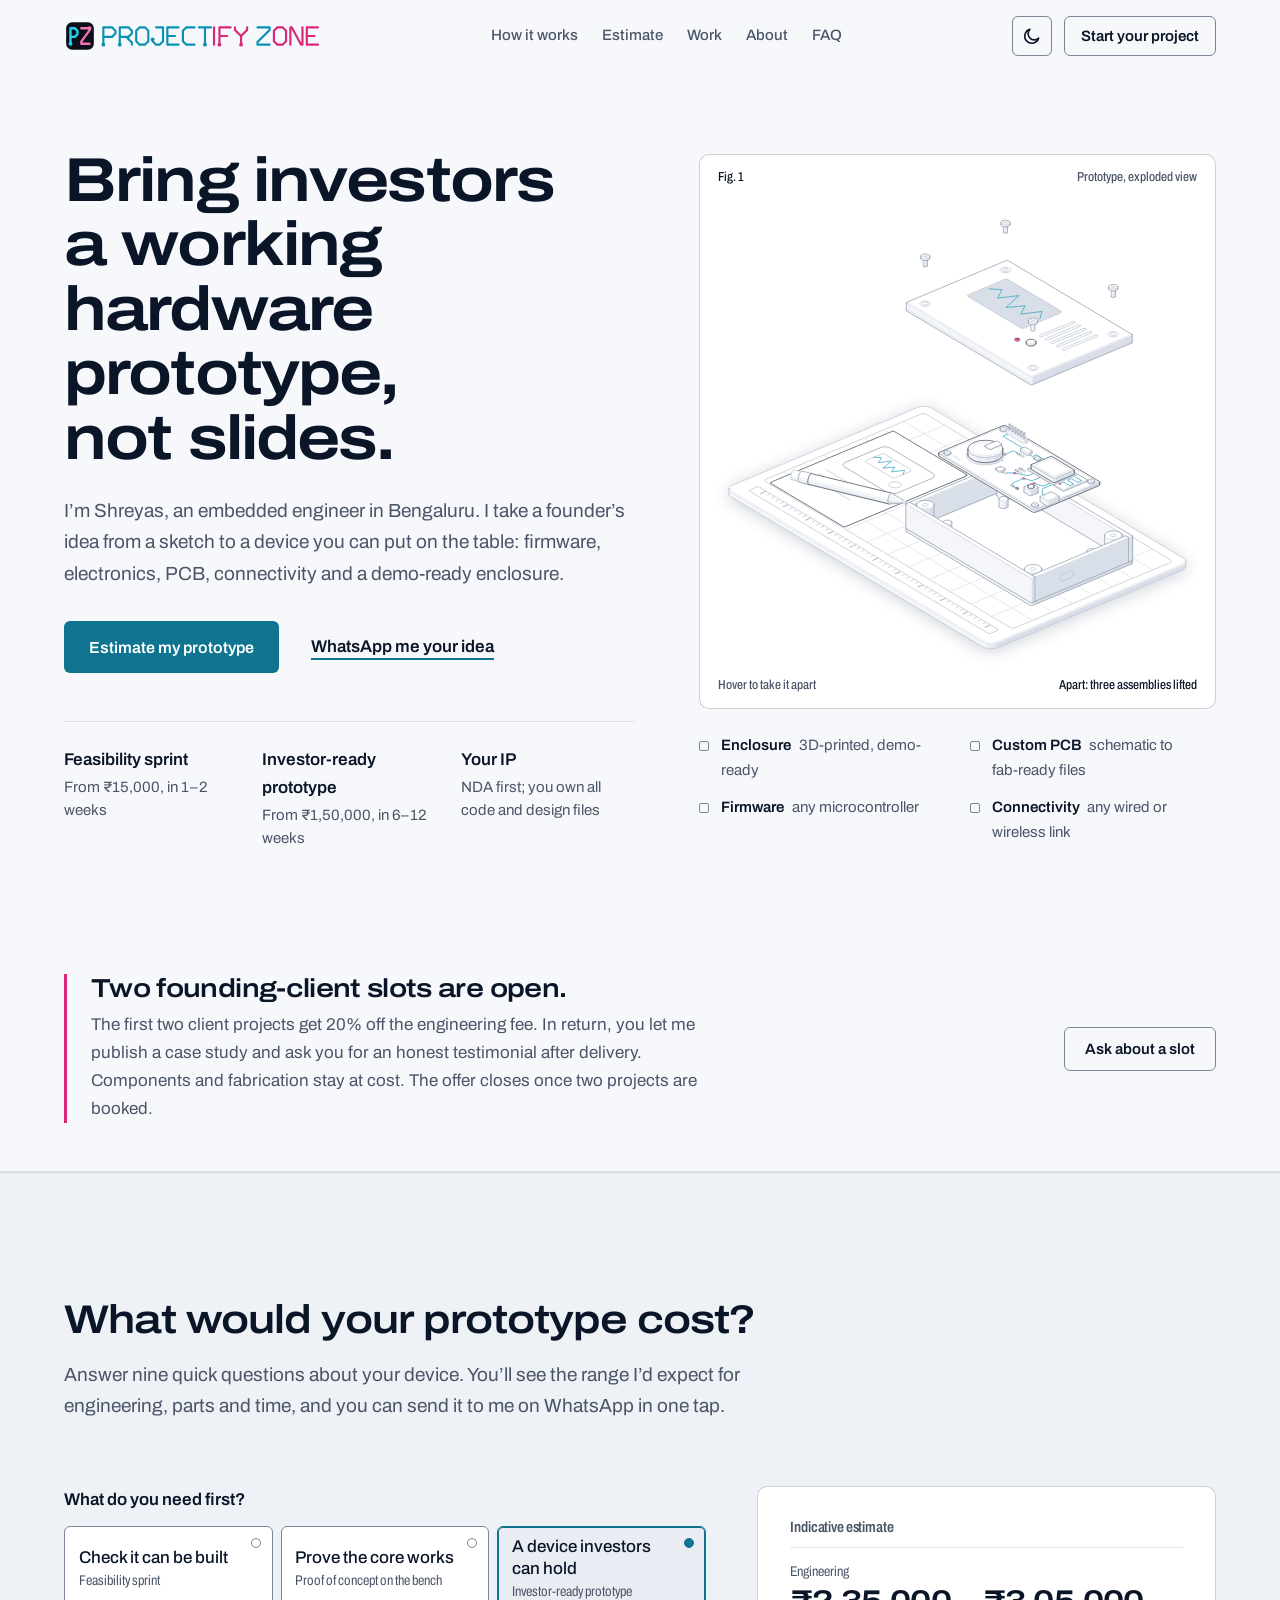
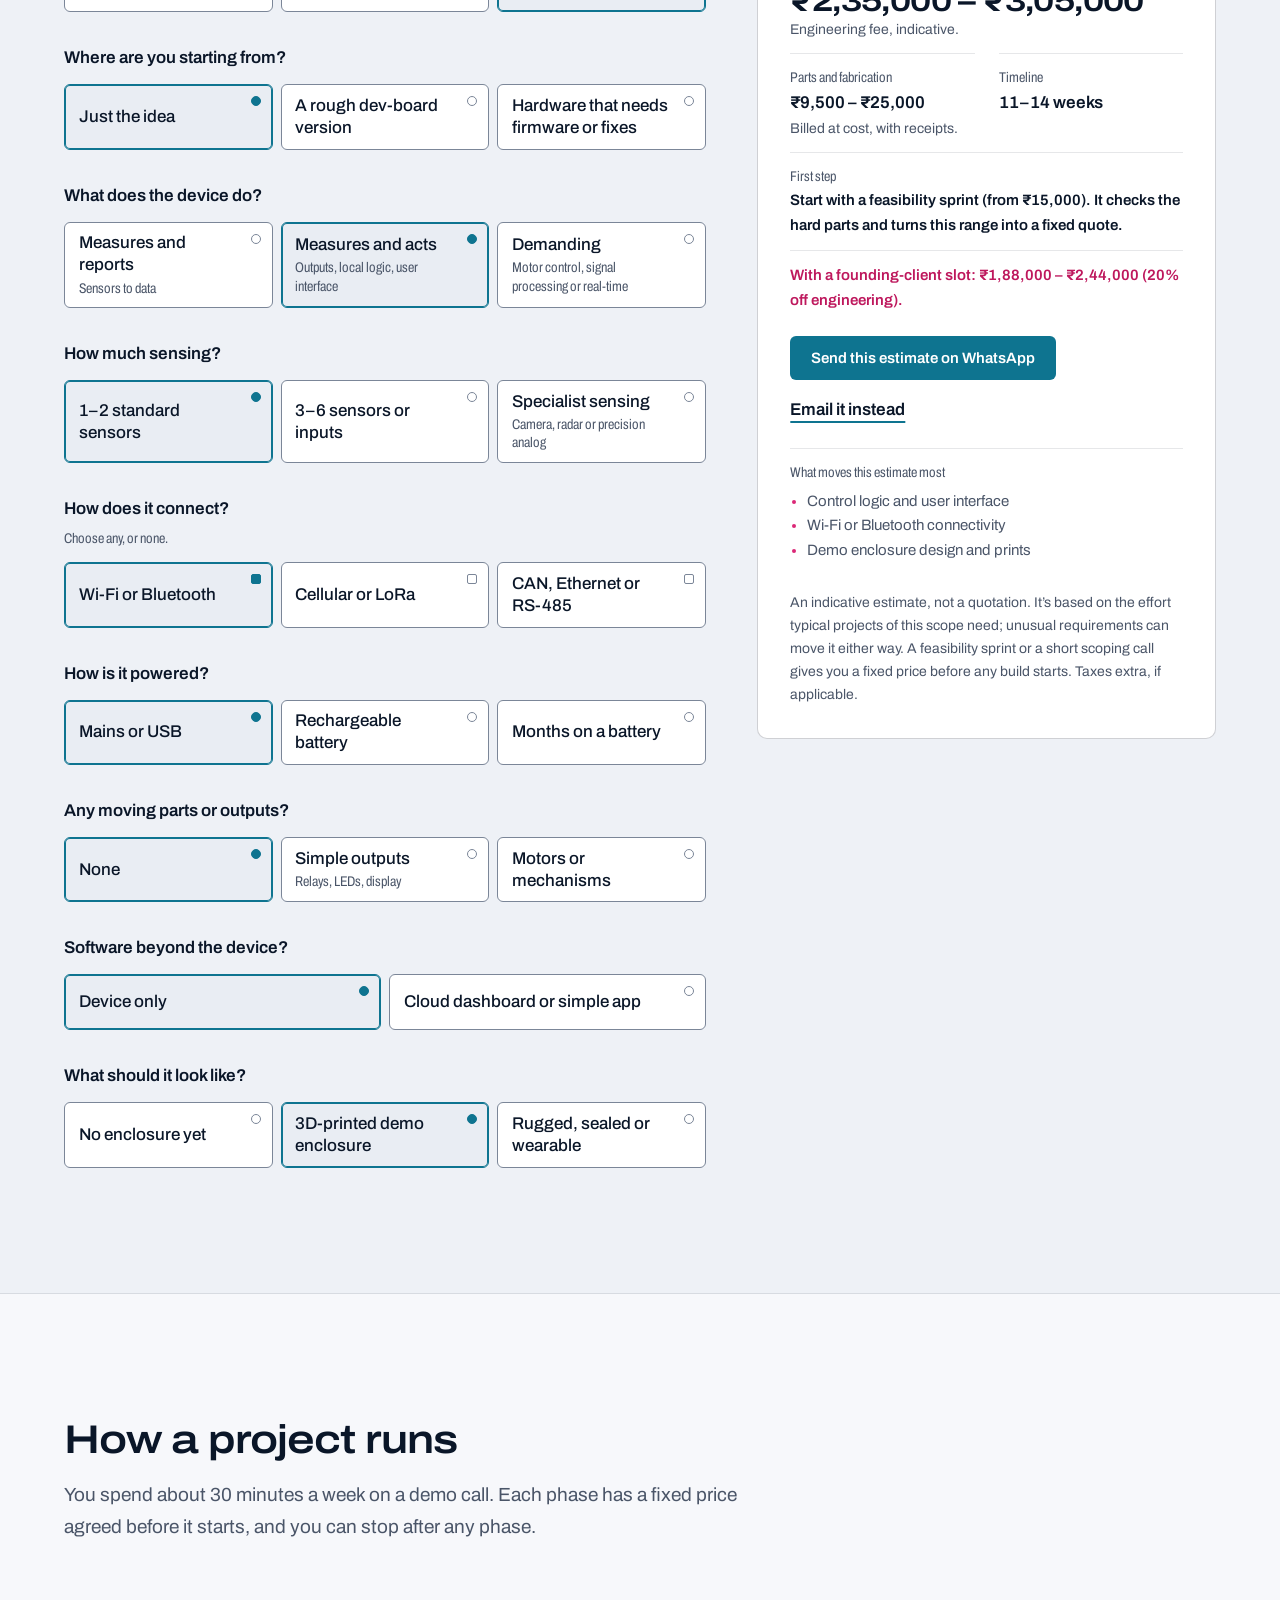
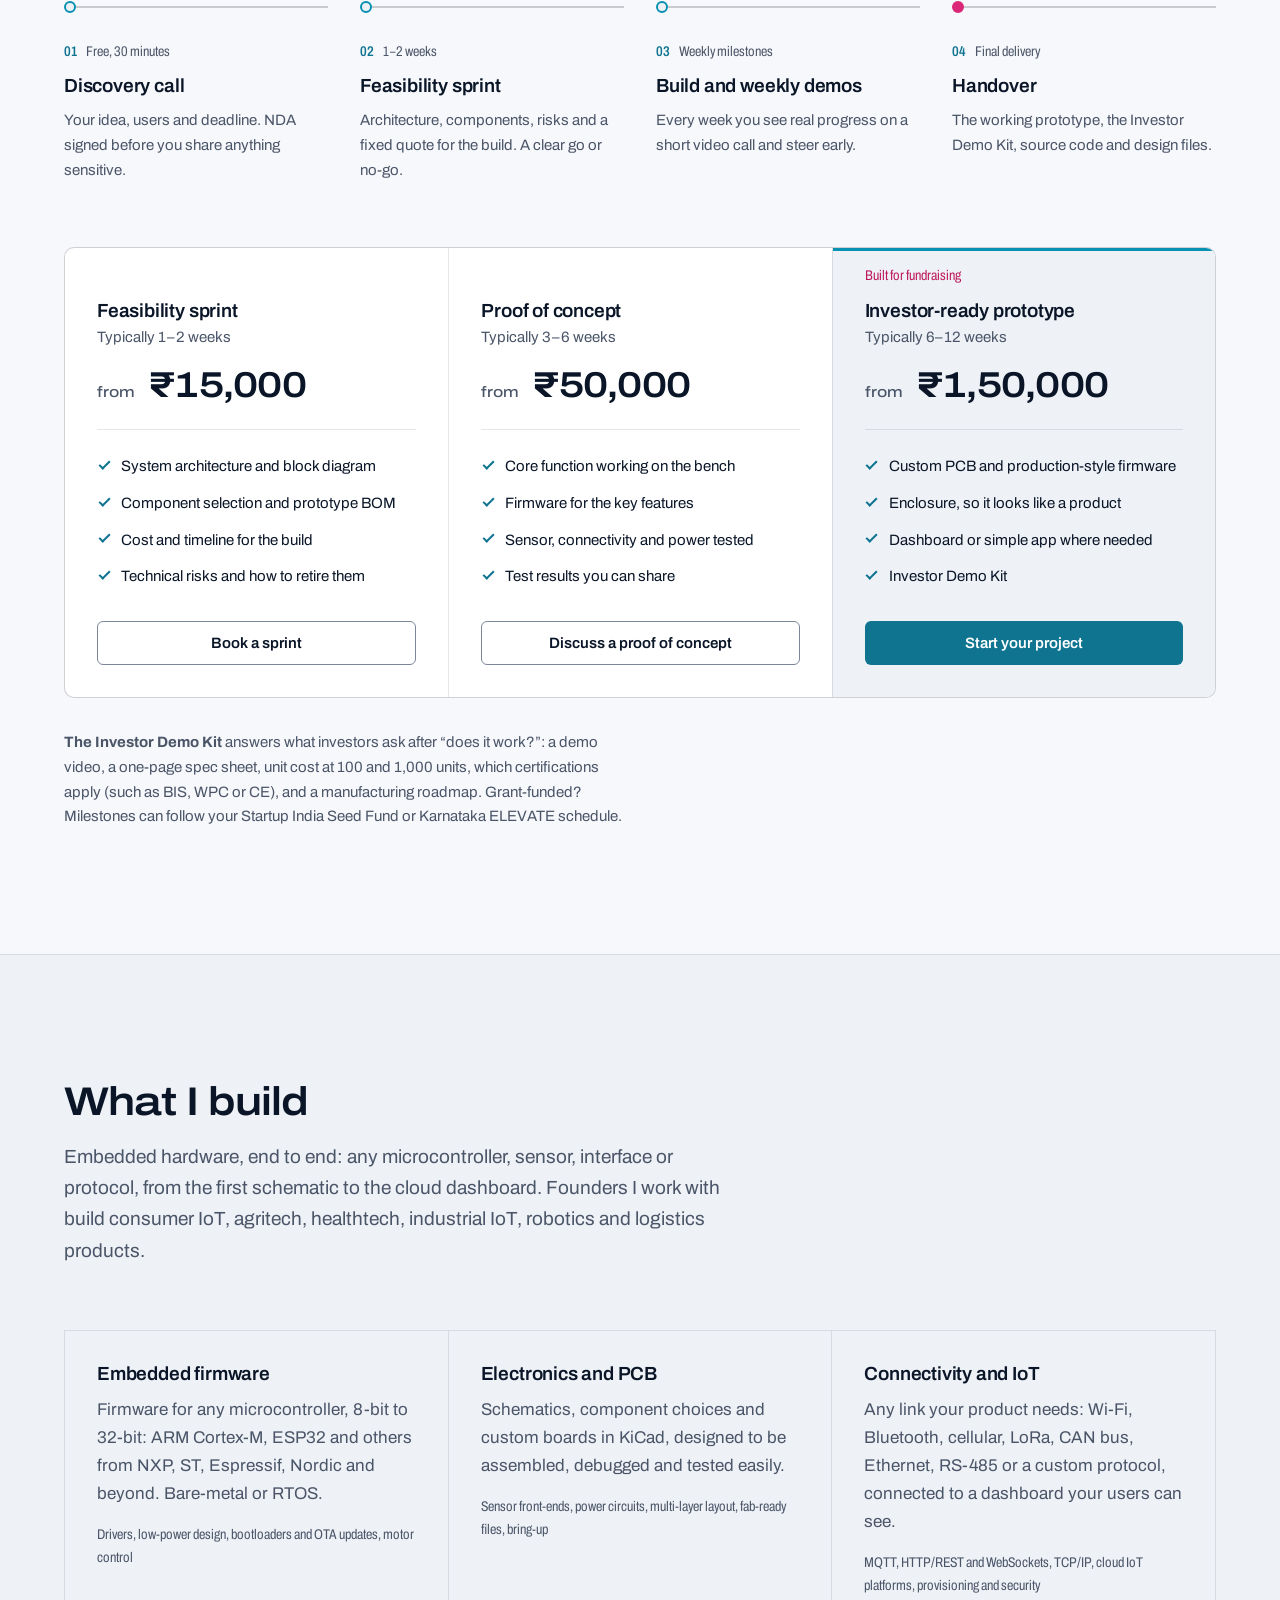
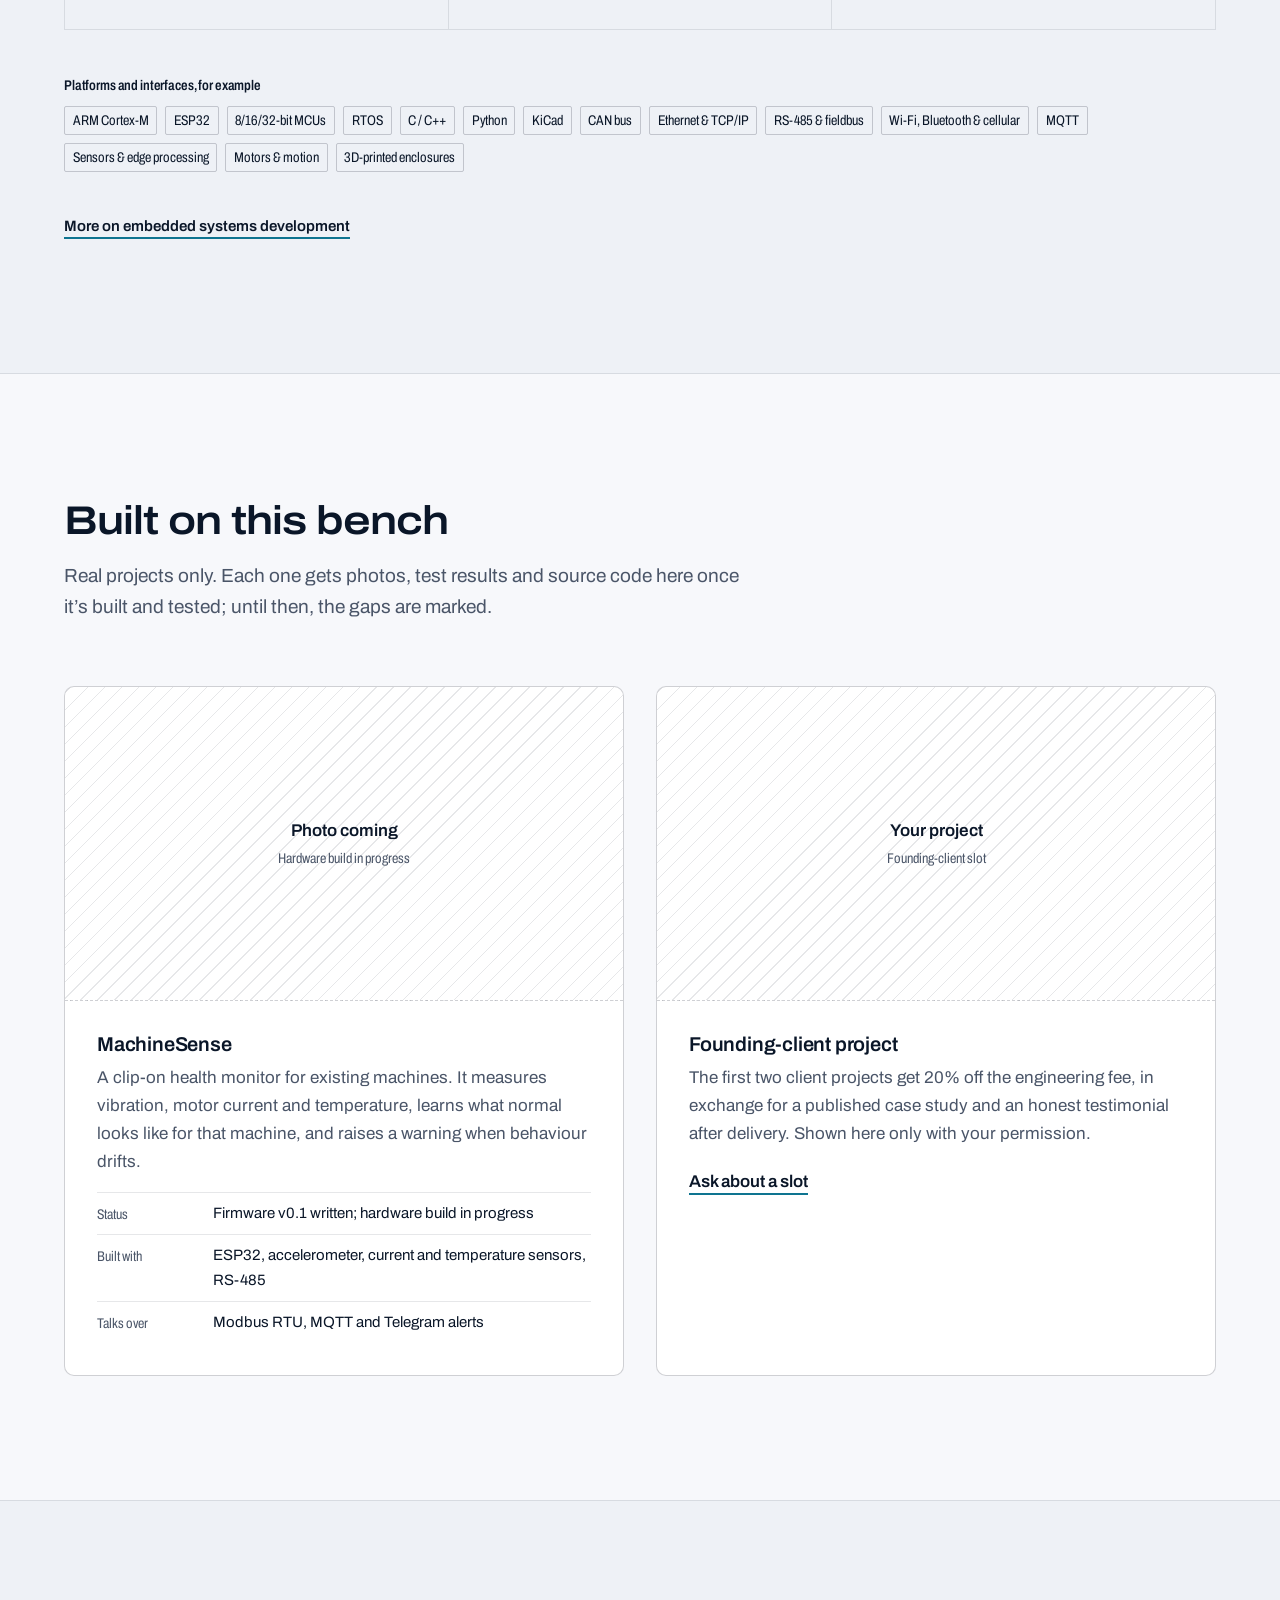
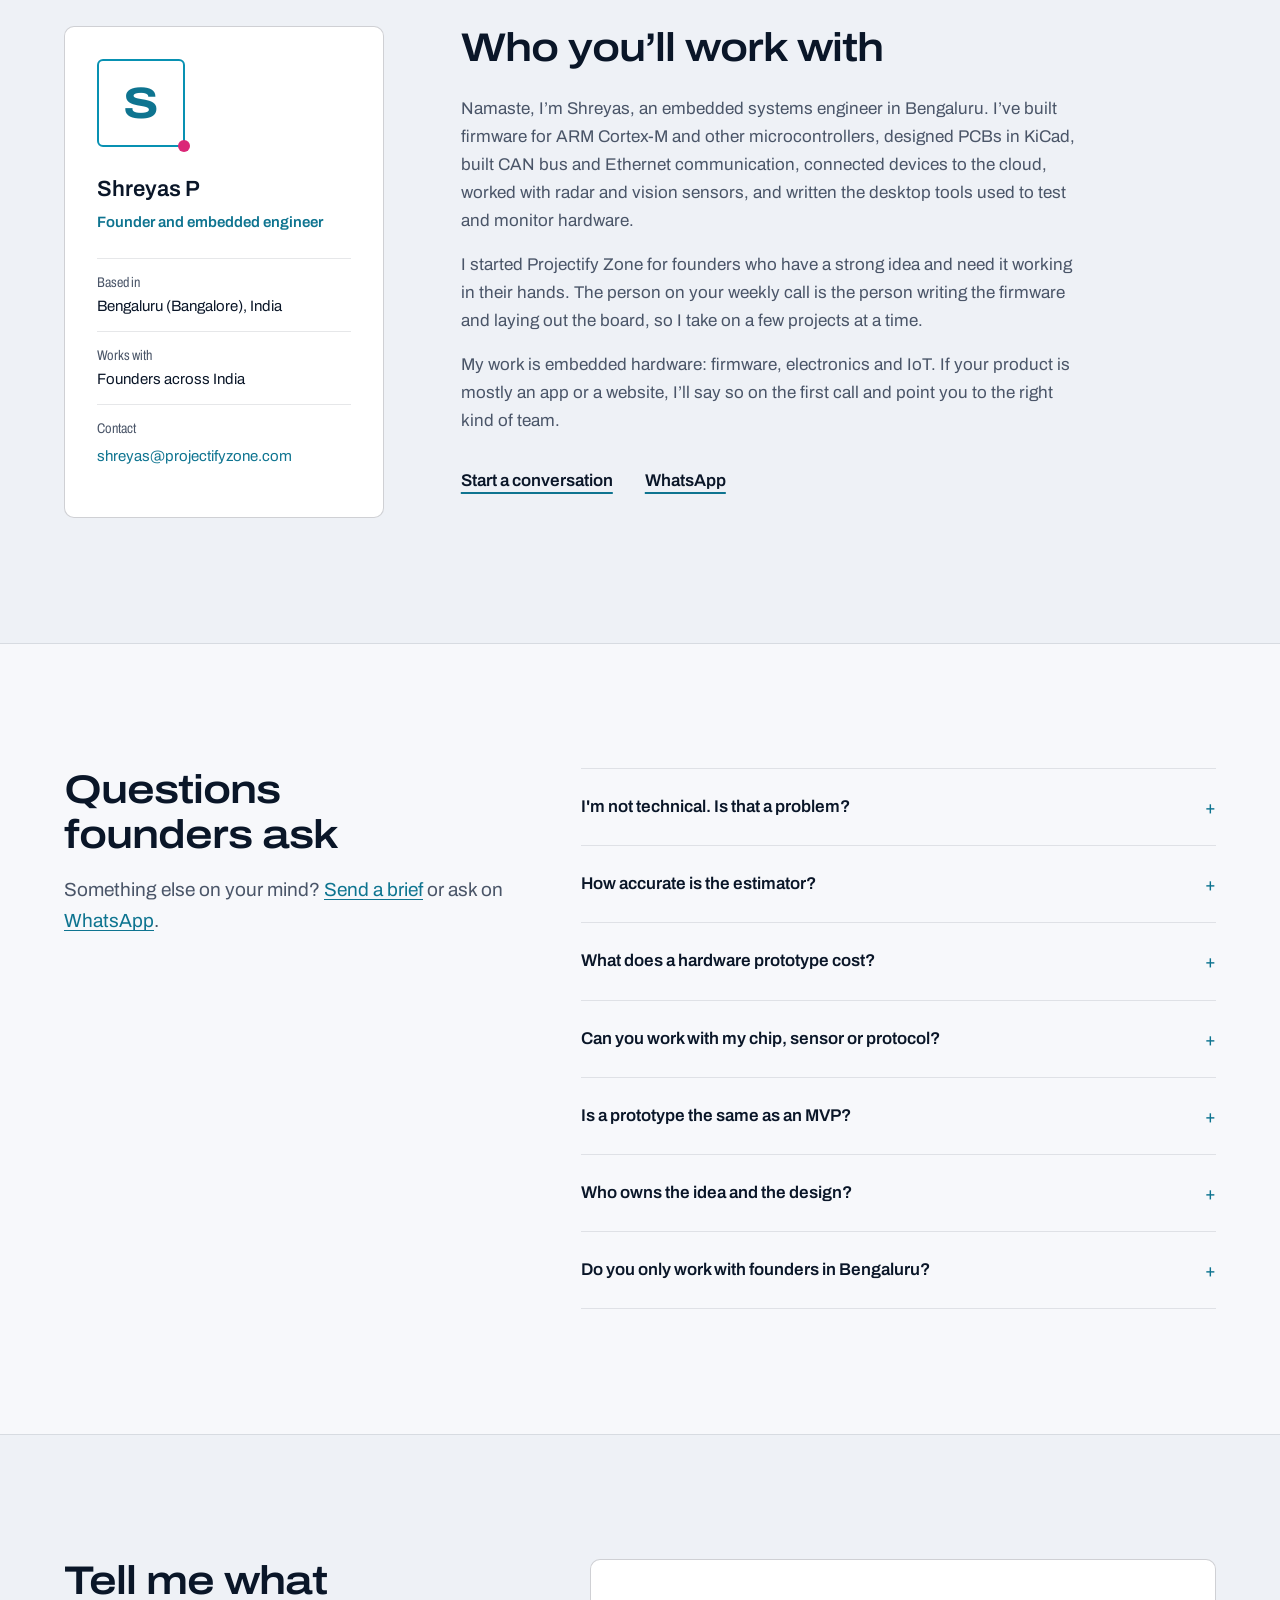
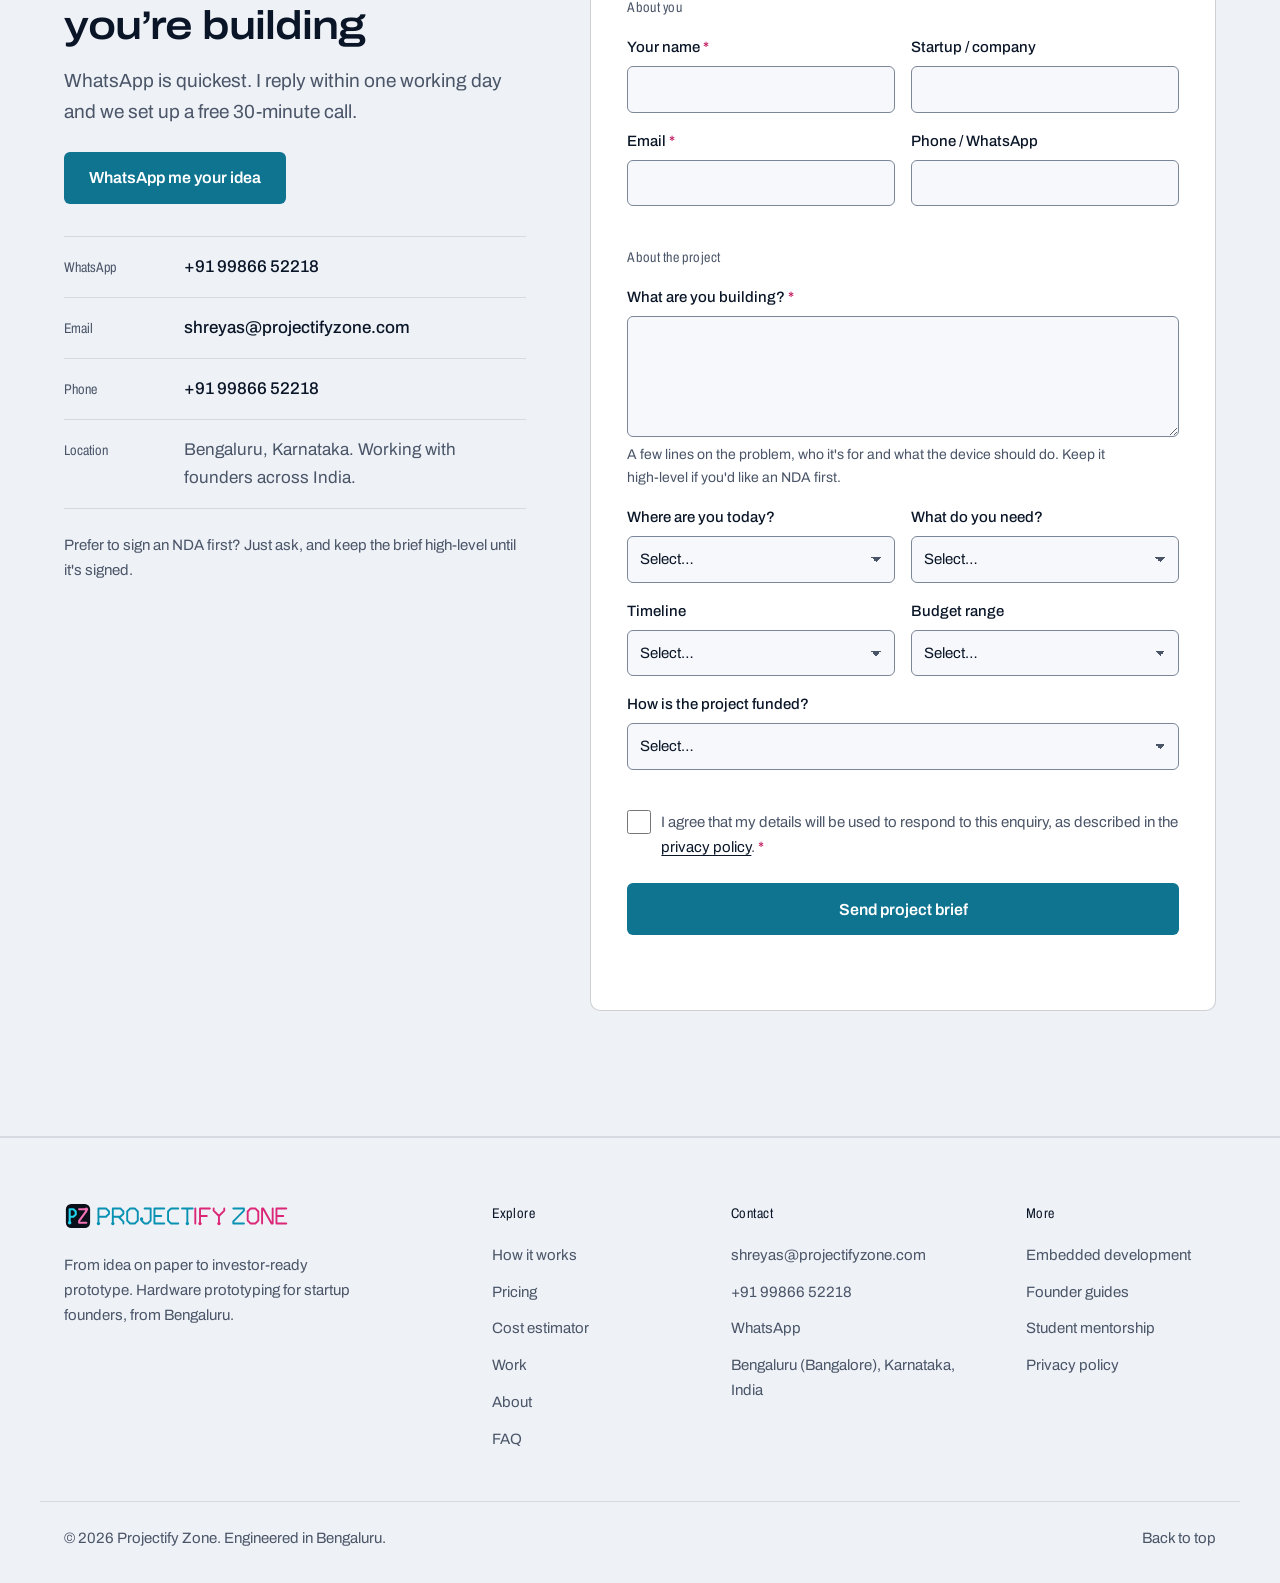
==== commit 540de0ae: "style(design): FINDING-009 — control edges meet 3:1 contrast Inputs, selects, estimator answer cards" ====
--- a/index.html
+++ b/index.html
@@ -36,7 +36,7 @@
 <link rel="manifest" href="site.webmanifest">
 
 <link rel="preload" href="assets/fonts/archivo-latin-var.woff2" as="font" type="font/woff2" crossorigin>
-<link rel="stylesheet" href="assets/css/main.css?v=7">
+<link rel="stylesheet" href="assets/css/main.css?v=8">
 <link rel="stylesheet" href="assets/css/figure.css?v=4">
 <script src="assets/js/theme-init.js?v=6"></script>
 
--- a/assets/css/main.css
+++ b/assets/css/main.css
@@ -79,6 +79,7 @@
   --muted: #a5b3c8;
   --line: rgba(237, 242, 248, .11);
   --line-strong: rgba(237, 242, 248, .24);
+  --control-border: #6a7d9c;   /* control edges: 3:1+ on bg, surface and surface-2 */
   --draw-line: rgba(237, 242, 248, .55);
   --brand-a: #22d3ee;
   --brand-b: #f472b6;
@@ -103,6 +104,7 @@
   --muted: #4a5568;
   --line: rgba(15, 23, 42, .1);
   --line-strong: rgba(15, 23, 42, .2);
+  --control-border: #7b8698;   /* control edges: 3:1+ on bg and surface */
   --draw-line: rgba(15, 23, 42, .6);
   --brand-a: #0891b2;
   --brand-b: #db2777;
@@ -237,7 +239,7 @@
 }
 .btn-primary { background: var(--accent); color: var(--on-accent); }
 .btn-primary:hover { background: var(--accent-hover); }
-.btn-secondary { background: transparent; color: var(--ink); border-color: var(--line-strong); }
+.btn-secondary { background: transparent; color: var(--ink); border-color: var(--control-border); }
 .btn-secondary:hover { border-color: var(--accent); color: var(--accent-text); }
 .btn-sm { min-height: 40px; padding: 8px 16px; }
 .btn-lg { min-height: 52px; padding: 14px 24px; font-size: 1rem; }
@@ -263,7 +265,7 @@
   width: 40px;
   height: 40px;
   border-radius: var(--radius);
-  border: 1px solid var(--line-strong);
+  border: 1px solid var(--control-border);
   background: transparent;
   color: var(--ink);
   cursor: pointer;
@@ -418,7 +420,7 @@
   flex: 0 0 auto;
   width: 10px;
   height: 10px;
-  border: 1.5px solid var(--line-strong);
+  border: 1.5px solid var(--control-border);
   border-radius: 2px;
   transform: translateY(1px);
   transition: background-color .15s, border-color .15s;
@@ -711,7 +713,7 @@
   width: 100%;
   min-height: 46px;
   padding: 10px 12px;
-  border: 1px solid var(--line-strong);
+  border: 1px solid var(--control-border);
   border-radius: var(--radius);
   background: var(--bg);
   color: var(--ink);
@@ -873,7 +875,7 @@
   height: 100%;
   min-height: 3.5rem;
   padding: .6rem 2.1rem .6rem .85rem;
-  border: 1px solid var(--line-strong);
+  border: 1px solid var(--control-border);
   border-radius: var(--radius);
   background: var(--surface);
   font-weight: 500;
@@ -889,7 +891,7 @@
   right: .75rem;
   width: 10px;
   height: 10px;
-  border: 1.5px solid var(--line-strong);
+  border: 1.5px solid var(--control-border);
   border-radius: 2px;
   transition: background-color .15s, border-color .15s;
 }
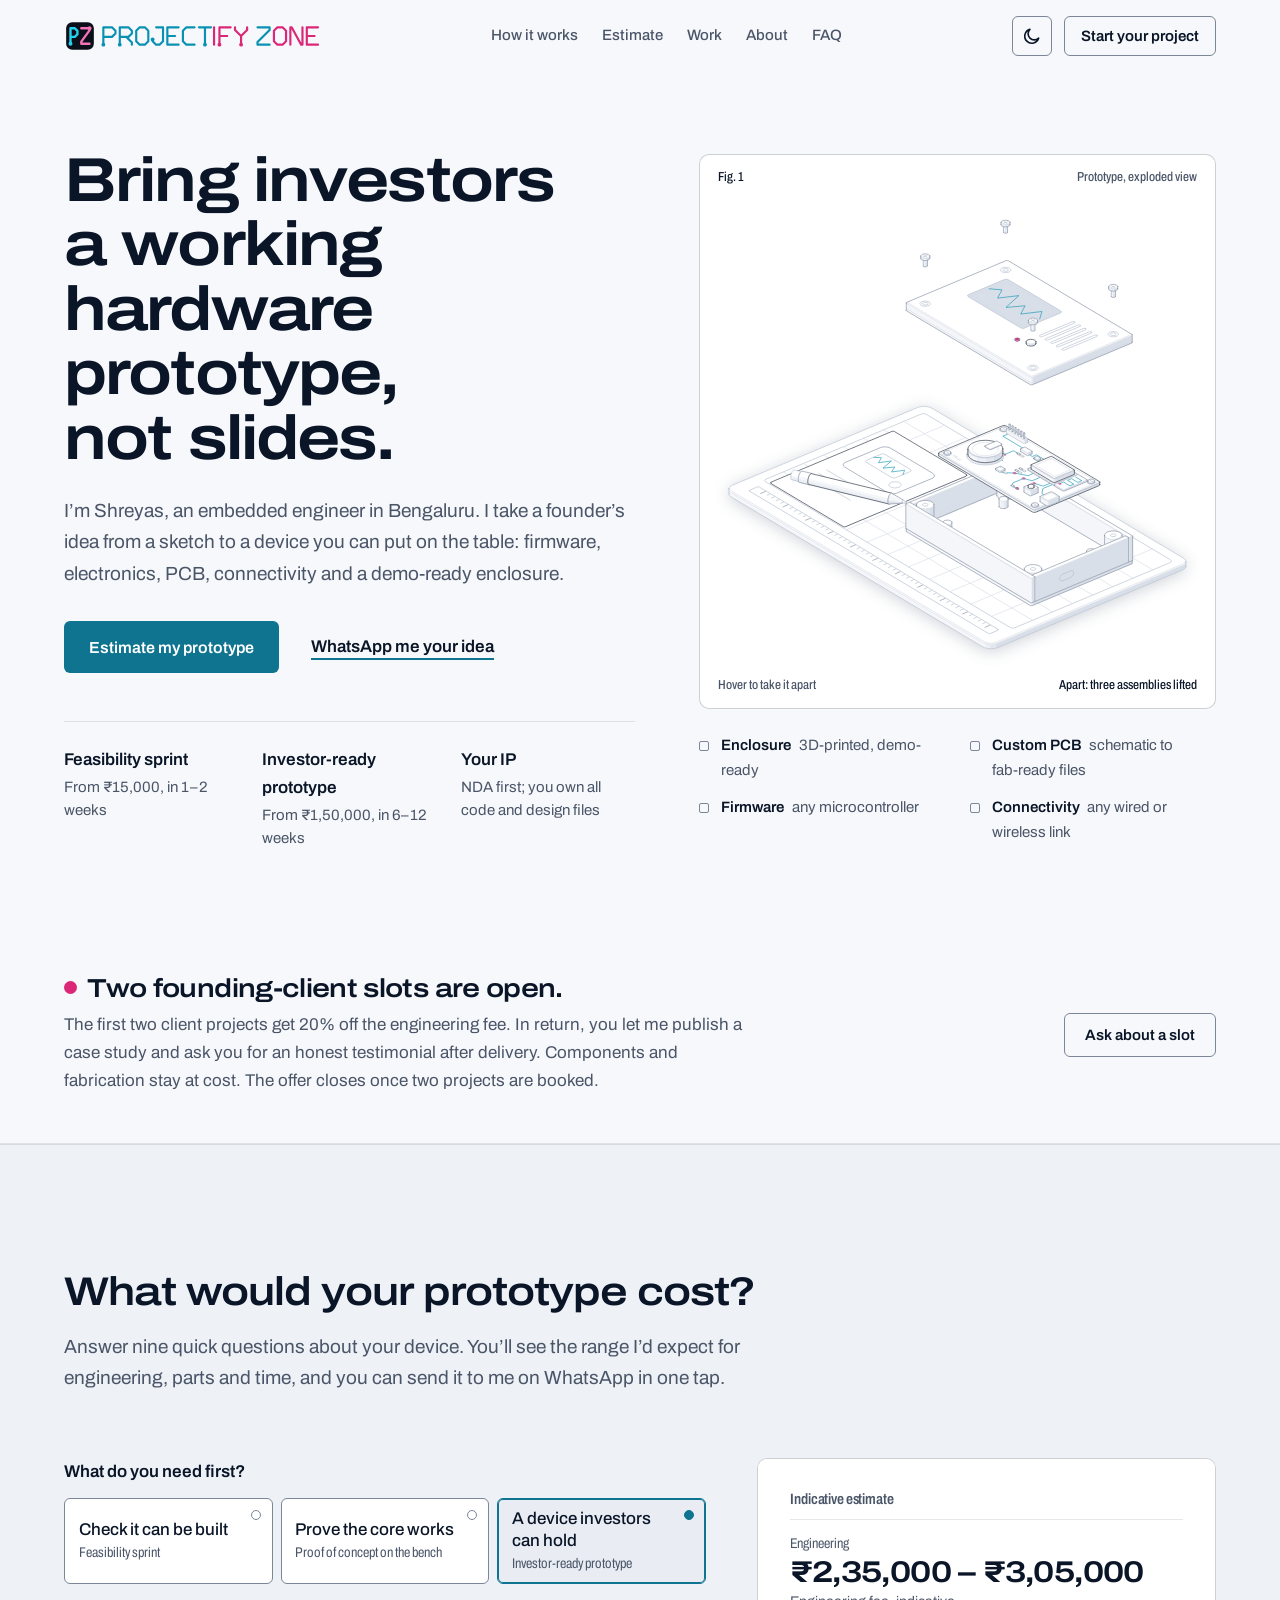
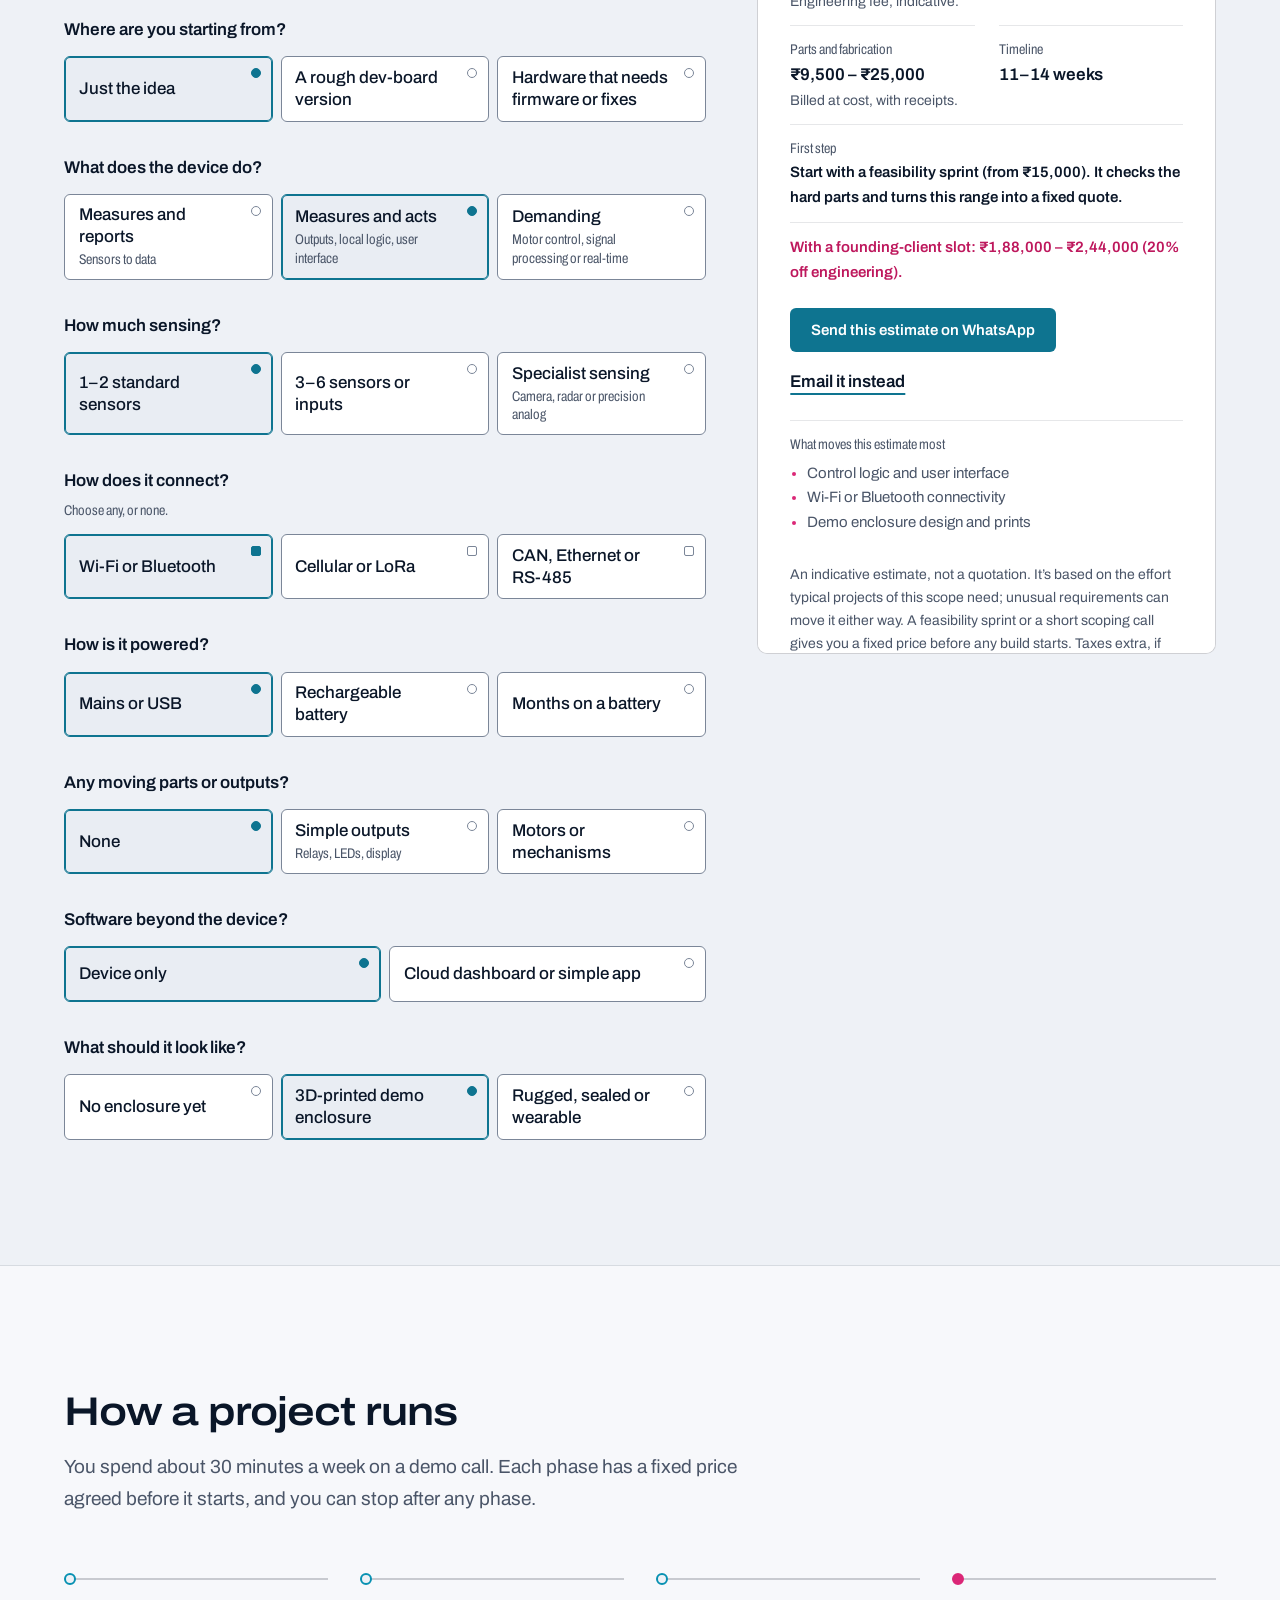
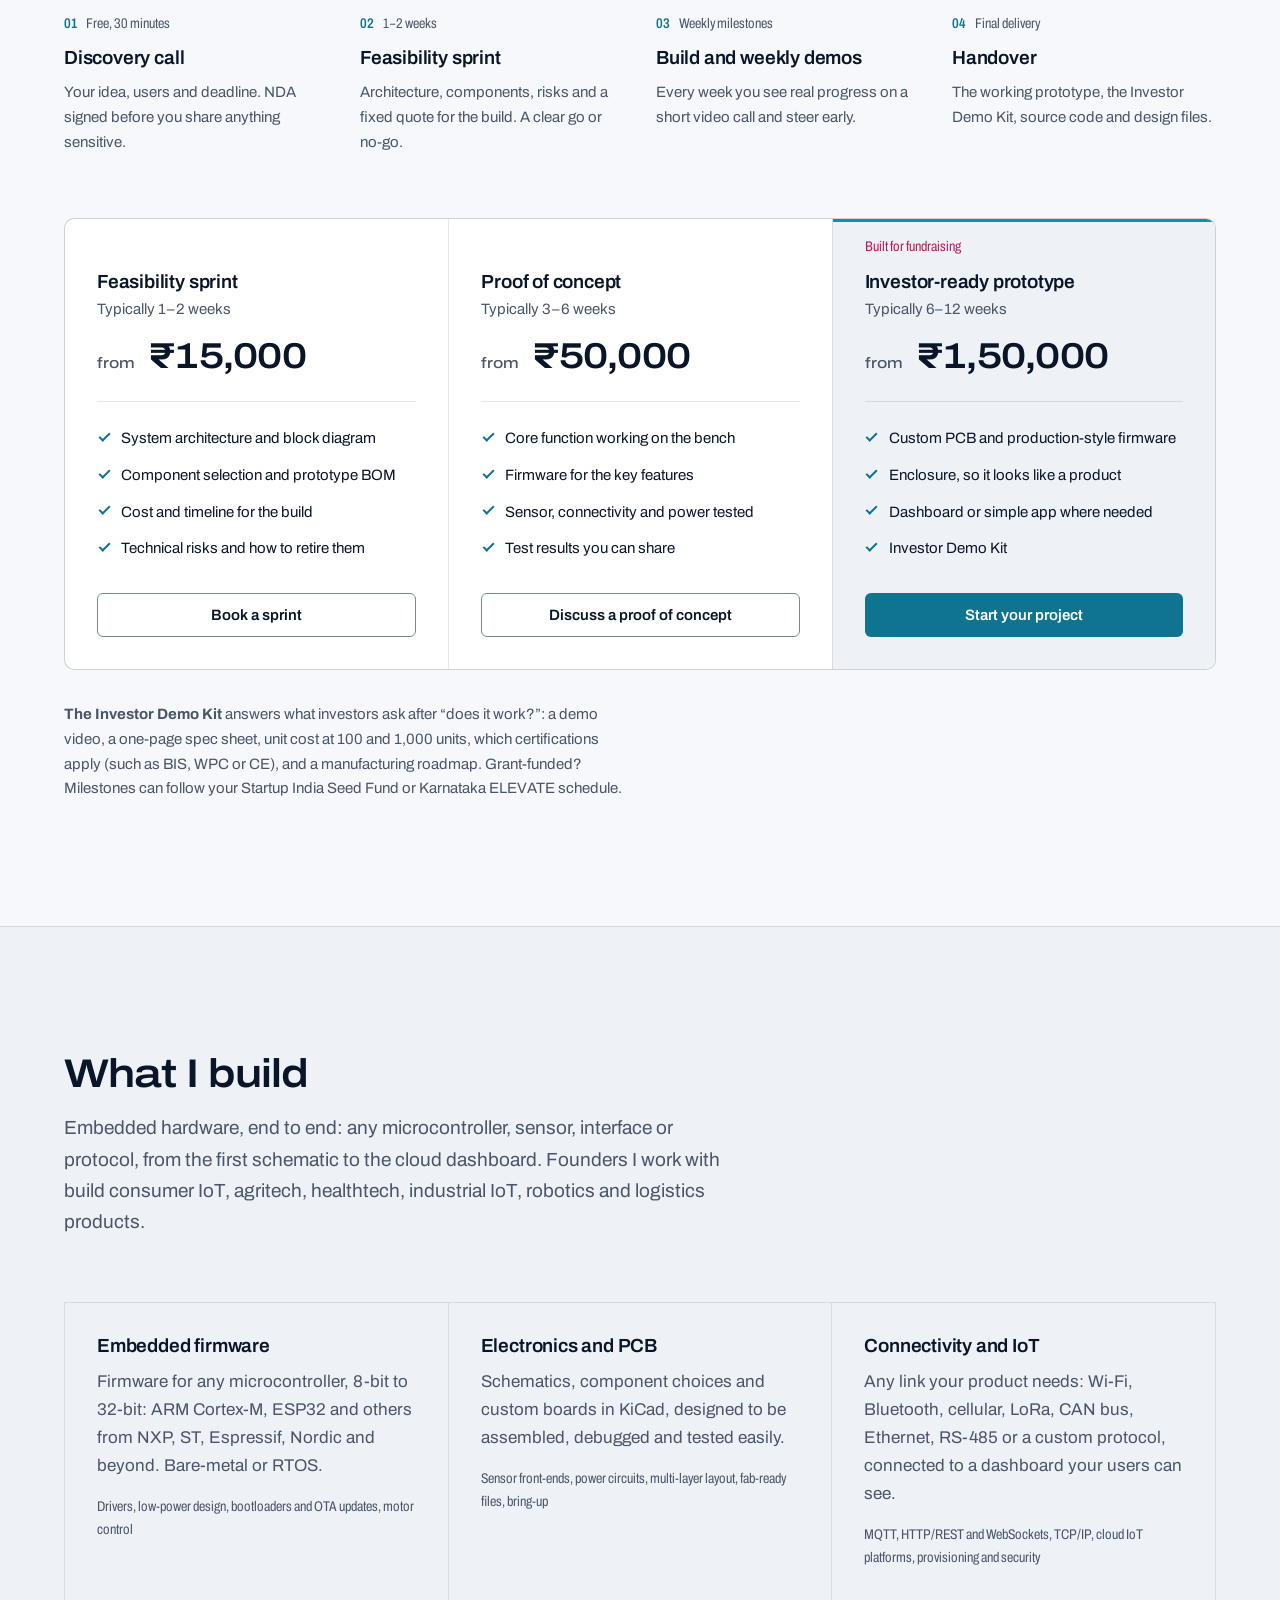
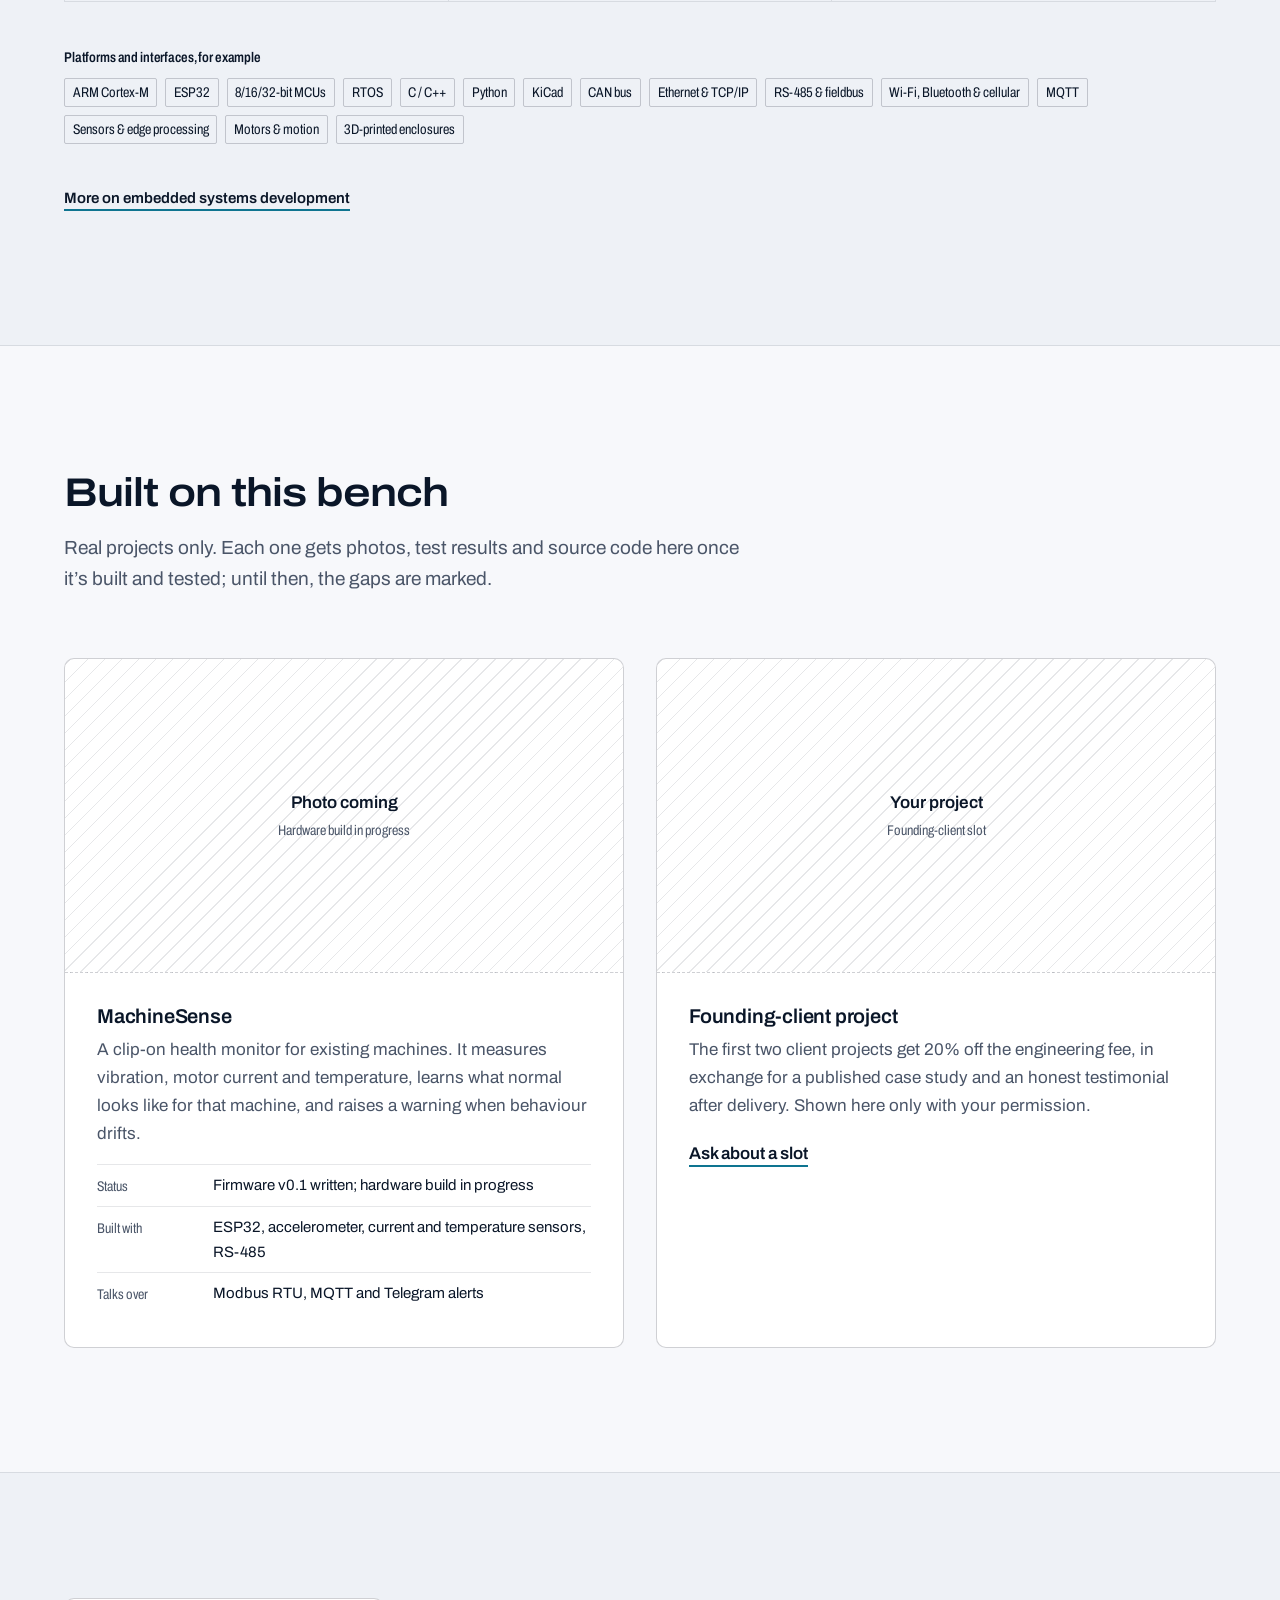
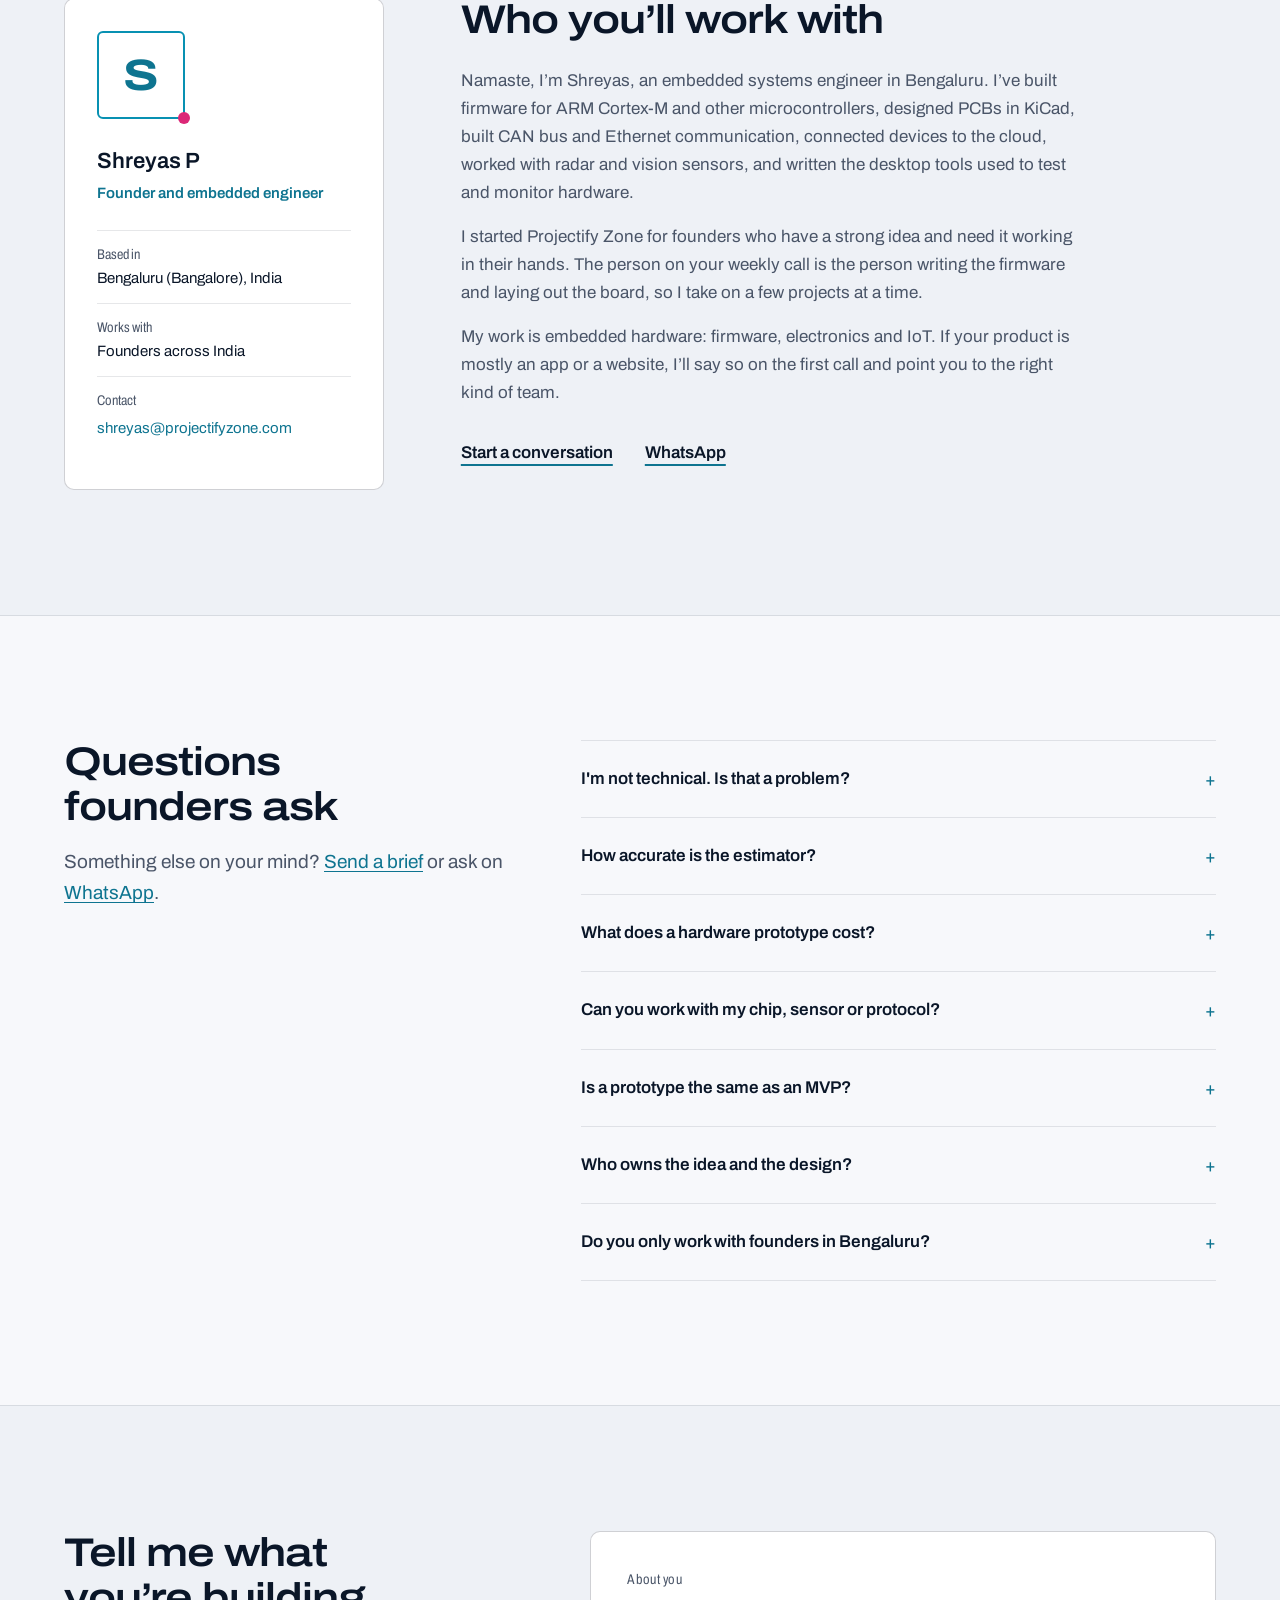
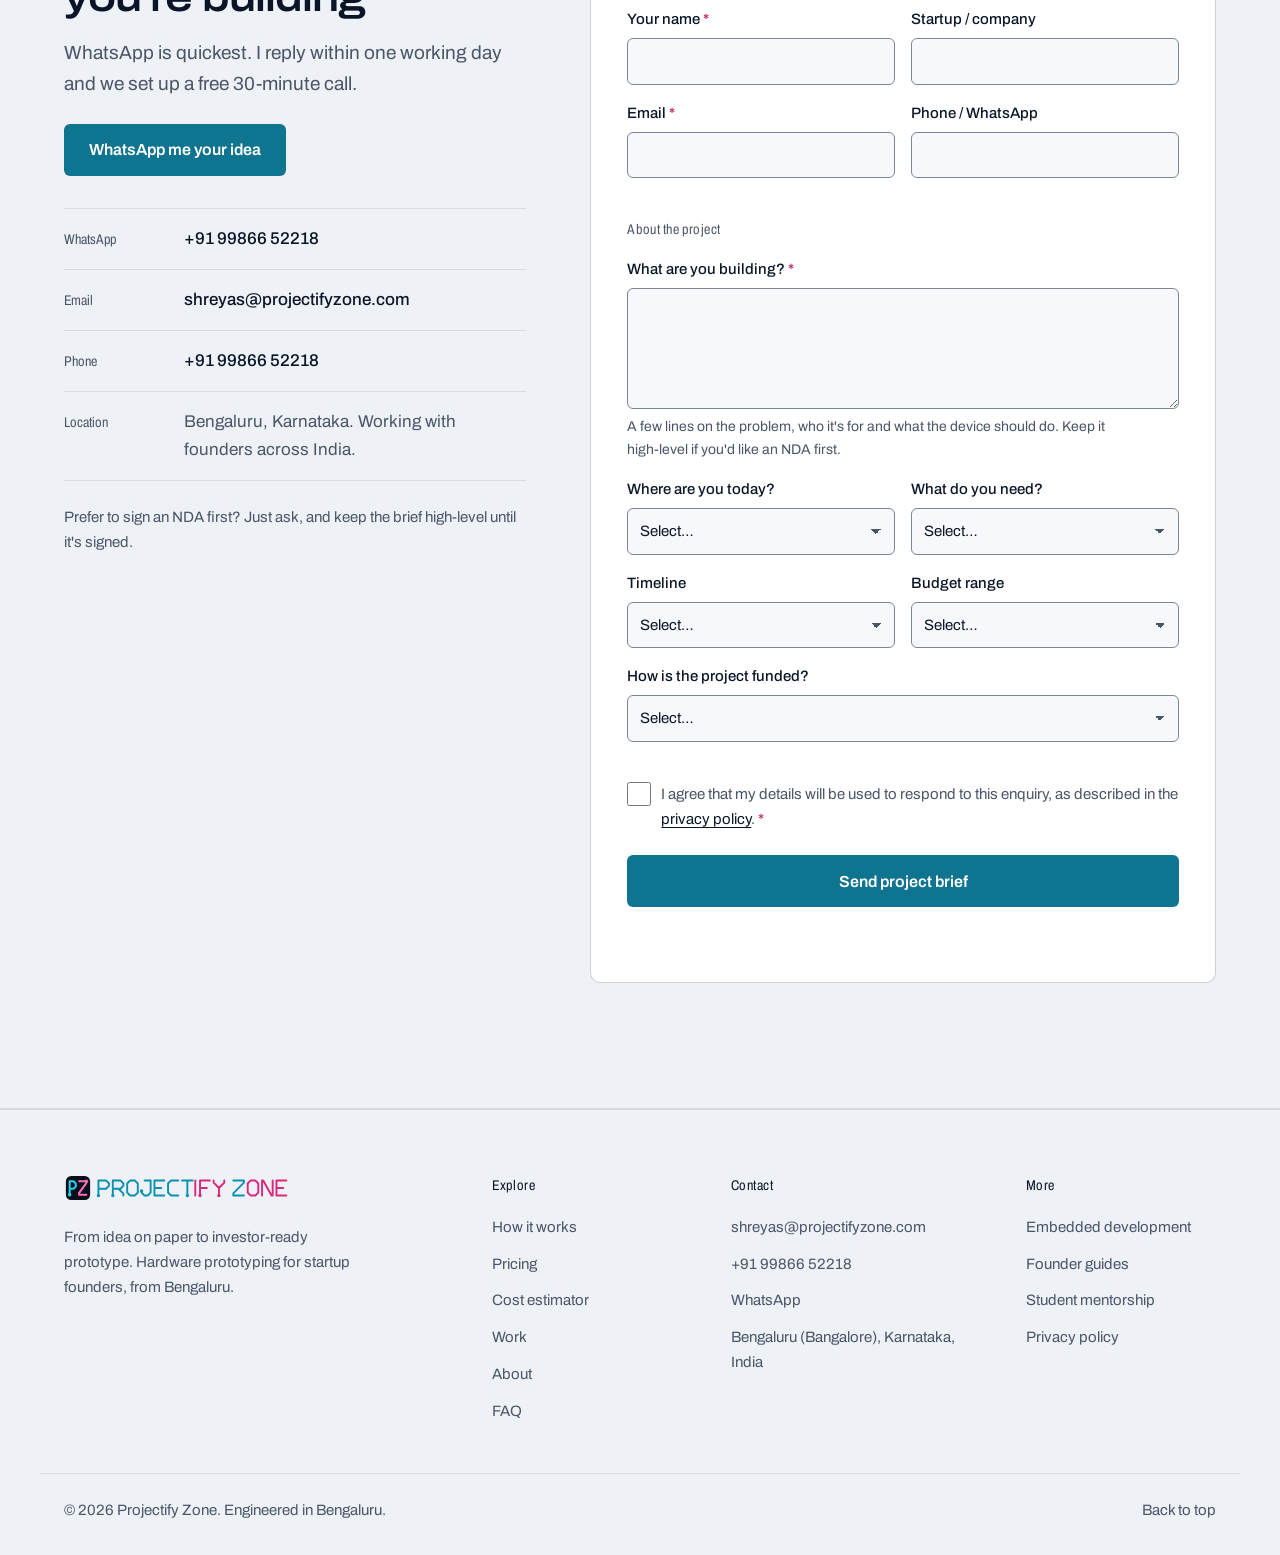
==== commit 89bdf74c: "style(design): FINDING-004 — pressed, hover and disabled states - Buttons and icon buttons press dow" ====
--- a/index.html
+++ b/index.html
@@ -37,7 +37,7 @@
 
 <link rel="preload" href="assets/fonts/archivo-latin-var.woff2" as="font" type="font/woff2" crossorigin>
 <link rel="stylesheet" href="assets/css/main.css?v=8">
-<link rel="stylesheet" href="assets/css/figure.css?v=4">
+<link rel="stylesheet" href="assets/css/figure.css?v=5">
 <script src="assets/js/theme-init.js?v=6"></script>
 
 <script type="application/ld+json">
--- a/assets/css/main.css
+++ b/assets/css/main.css
@@ -243,7 +243,10 @@
 .btn-secondary:hover { border-color: var(--accent); color: var(--accent-text); }
 .btn-sm { min-height: 40px; padding: 8px 16px; }
 .btn-lg { min-height: 52px; padding: 14px 24px; font-size: 1rem; }
-.btn[disabled] { opacity: .6; cursor: progress; }
+.btn:active { transform: translateY(1px); }
+.btn[disabled] { opacity: .6; cursor: not-allowed; transform: none; }
+.btn-primary[disabled]:hover { background: var(--accent); }
+.btn-secondary[disabled]:hover { border-color: var(--control-border); color: var(--ink); }
 
 .link-arrow {
   display: inline-flex;
@@ -272,6 +275,7 @@
   transition: border-color .15s;
 }
 .icon-btn:hover { border-color: var(--accent); }
+.icon-btn:active { transform: translateY(1px); }
 [data-theme='dark'] .icon-moon,
 [data-theme='light'] .icon-sun { display: none; }
 
@@ -825,7 +829,7 @@
 .prose tr:last-child td { border-bottom: 0; }
 
 /* Short answer at the top of an article */
-.answer { padding: var(--space-lg) var(--space-xl); border-left: 2px solid var(--brand-a); background: var(--bg-tint); }
+.answer { padding: var(--space-lg) var(--space-xl); border: 1px solid var(--line); border-radius: var(--radius-lg); background: var(--bg-tint); }
 .answer p { color: var(--ink); }
 
 /* Closing call to action on content pages */
@@ -854,8 +858,10 @@
 /* ---------- Founding-client offer ---------- */
 .founding { padding-block: var(--space-2xl); border-bottom: 1px solid var(--line); }
 .founding-inner { display: flex; flex-wrap: wrap; align-items: center; justify-content: space-between; gap: var(--space-lg) var(--space-2xl); }
-.founding-inner > div { max-width: 68ch; padding-left: var(--space-lg); border-left: 3px solid var(--brand-b); }
+.founding-inner > div { max-width: 68ch; }
 .founding h2 { font-size: clamp(1.25rem, 1rem + 1vw, 1.625rem); margin-bottom: var(--space-xs); }
+/* A solder pad, the logo's own mark, flags the offer */
+.founding h2::before { content: ''; display: inline-block; width: .5em; height: .5em; margin-right: .4em; border-radius: 50%; background: var(--brand-b); vertical-align: .1em; }
 .founding p { color: var(--muted); }
 
 /* ---------- Prototype cost estimator ---------- */
@@ -896,7 +902,8 @@
   transition: background-color .15s, border-color .15s;
 }
 .opt input[type='radio'] + span::after { border-radius: 50%; }
-.opt:hover span { border-color: var(--accent); }
+.opt:hover span { border-color: var(--muted); }
+.opt:active span { background: var(--surface-2); }
 .opt input:checked + span { border-color: var(--accent); background: var(--surface-2); box-shadow: inset 0 0 0 1px var(--accent); }
 .opt input:checked + span::after { background: var(--accent); border-color: var(--accent); }
 .opt input:focus-visible + span { outline: 2px solid var(--accent); outline-offset: 2px; }
@@ -904,6 +911,10 @@
 .est-result {
   position: sticky;
   top: calc(var(--header-h) + 16px);
+  /* Never taller than the screen, so the fee stays in view while pinned; any overflow scrolls inside */
+  max-height: calc(100dvh - var(--header-h) - 32px);
+  overflow-y: auto;
+  overscroll-behavior: contain;
   padding: clamp(1.25rem, 3vw, 2rem);
   border: 1px solid var(--line-strong);
   border-radius: var(--radius-lg);
@@ -938,7 +949,7 @@
 @media (min-width: 901px) { .est-jump { display: none; } }
 .est-result:focus { outline: none; }
 .est-result:focus-visible { outline: 2px solid var(--accent); outline-offset: 4px; }
-.est-noscript { margin-bottom: var(--space-xl); padding: var(--space-md) var(--space-lg); border-left: 2px solid var(--brand-b); background: var(--surface); }
+.est-noscript { margin-bottom: var(--space-xl); padding: var(--space-md) var(--space-lg); border: 1px solid var(--line); border-radius: var(--radius); background: var(--surface); }
 
 .timeline + .tiers { margin-top: var(--space-3xl); }
 
@@ -988,7 +999,7 @@
   .about { grid-template-columns: minmax(0, 1fr); }
   .profile { max-width: 420px; }
   .est { grid-template-columns: minmax(0, 1fr); }
-  .est-result { position: static; scroll-margin-top: calc(var(--header-h) + 16px); }
+  .est-result { position: static; max-height: none; overflow: visible; scroll-margin-top: calc(var(--header-h) + 16px); }
   .matrix-3, .work { grid-template-columns: minmax(0, 1fr); }
   .about > .profile, .about > .about-copy { grid-column: 1; grid-row: auto; }
   .ph { aspect-ratio: 3 / 1; }
--- a/assets/css/figure.css
+++ b/assets/css/figure.css
@@ -143,8 +143,8 @@
   cursor: pointer;
   transition: background-color .15s;
 }
-.pz-legend button:hover { background: var(--surface); }
-.pz-legend button[aria-pressed='true'] { background: var(--surface); }
+.pz-legend button:hover { background: var(--surface-2); }
+.pz-legend button[aria-pressed='true'] { background: var(--surface-2); }
 .pz-legend button:hover .legend-key { border-color: var(--accent); }
 .pz-legend button[aria-pressed='true'] .legend-key { background: var(--accent); border-color: var(--accent); }
 
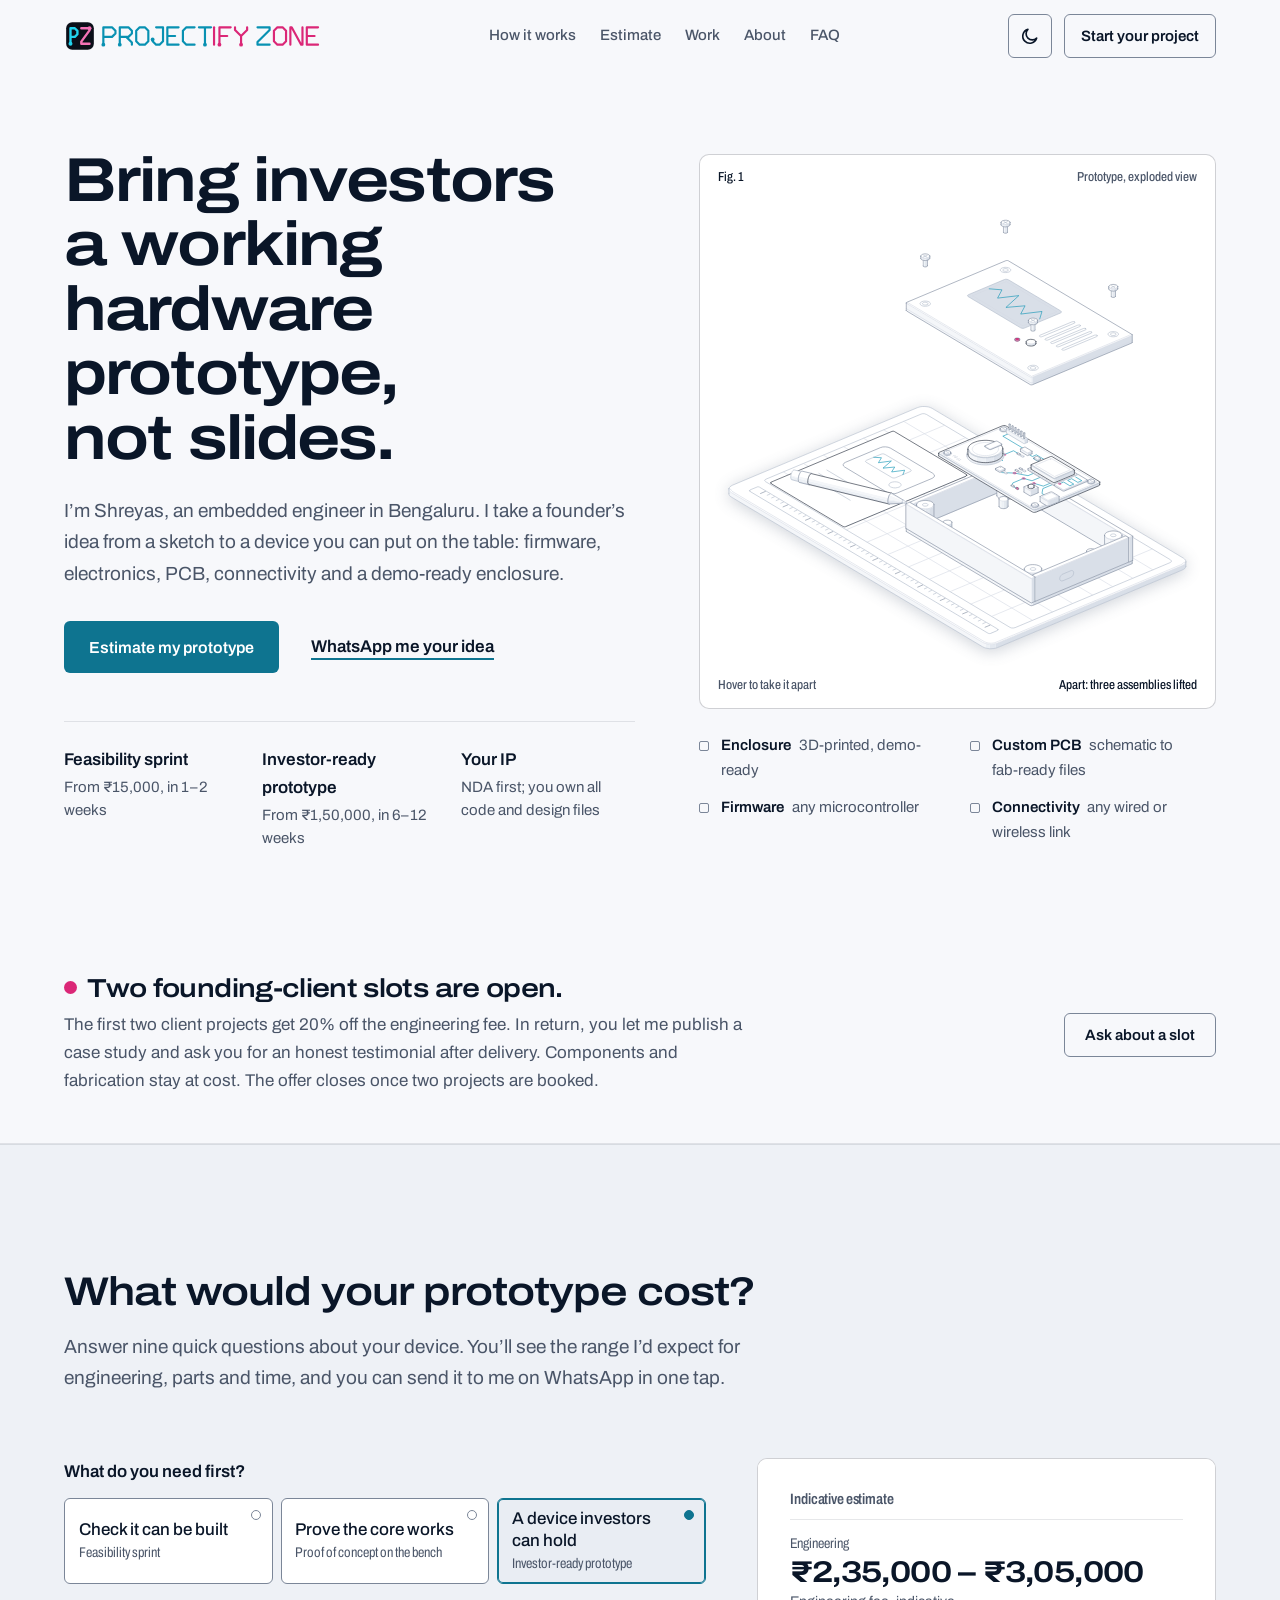
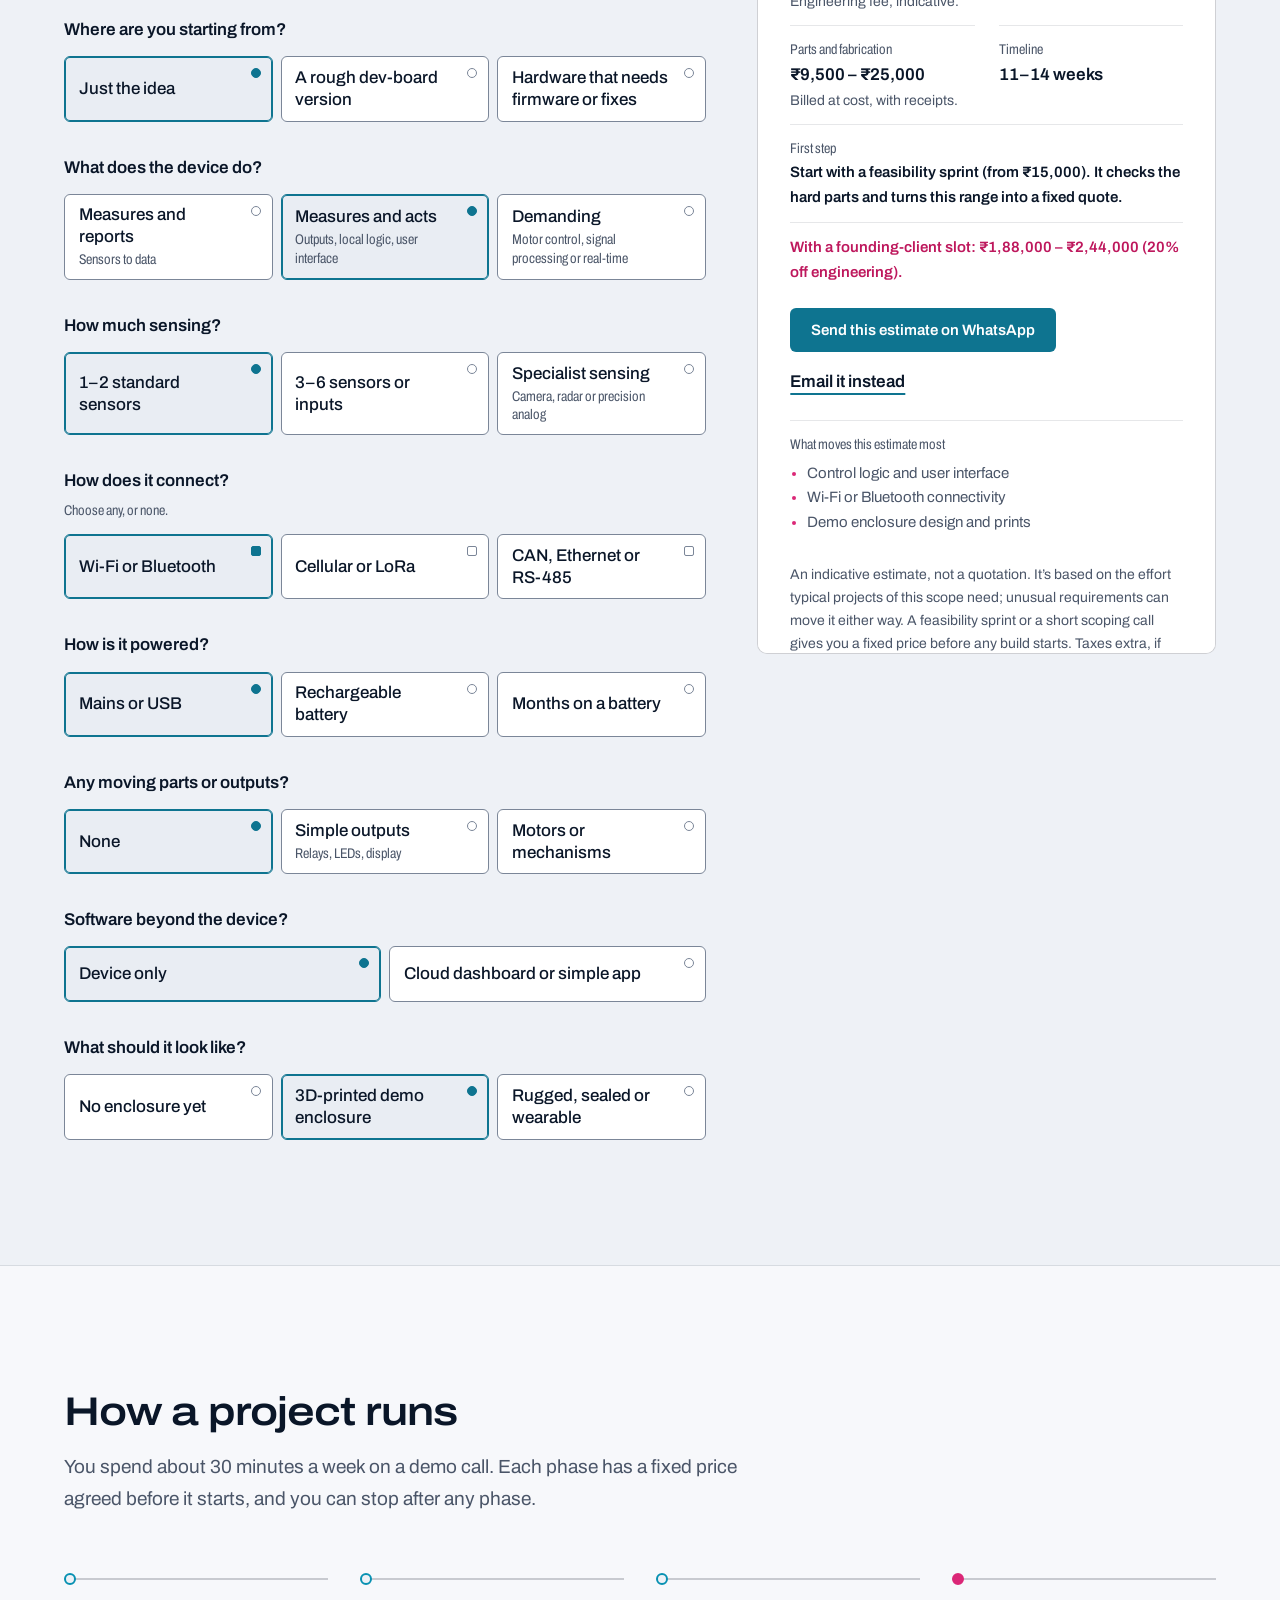
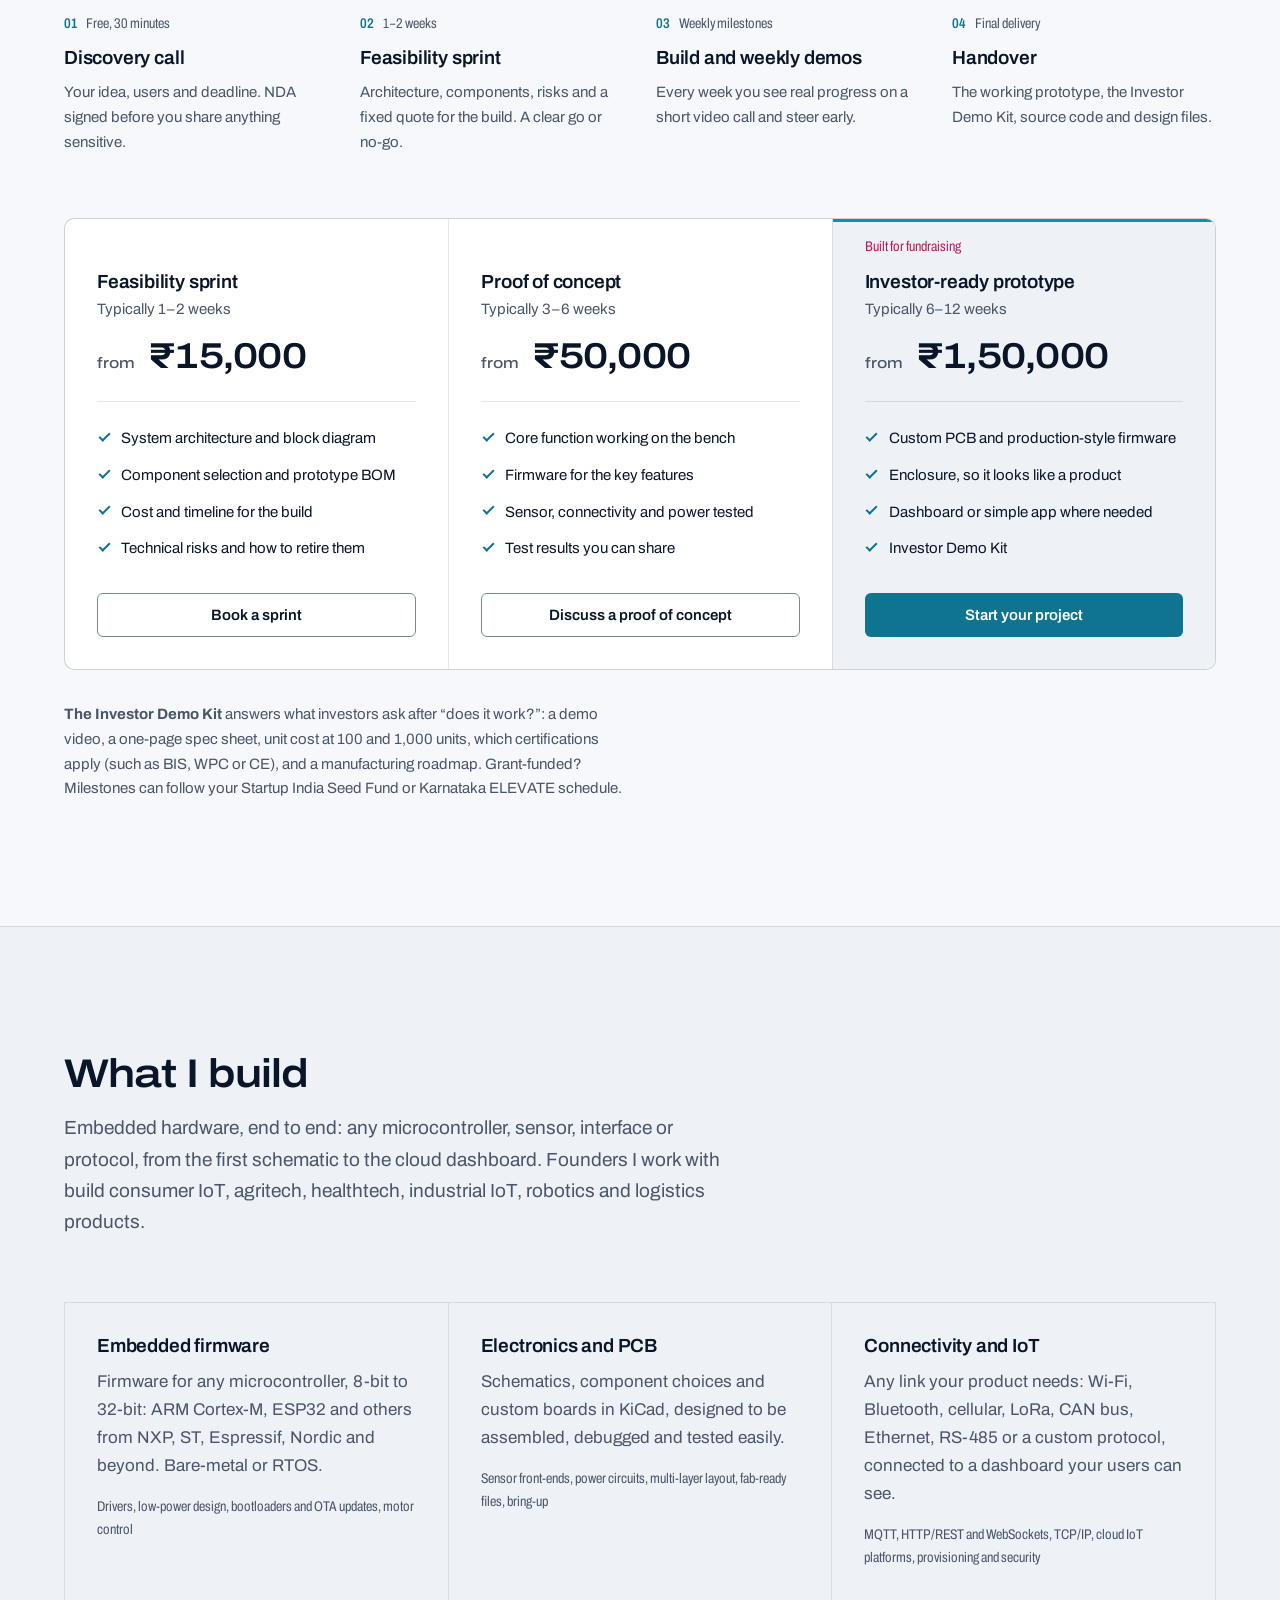
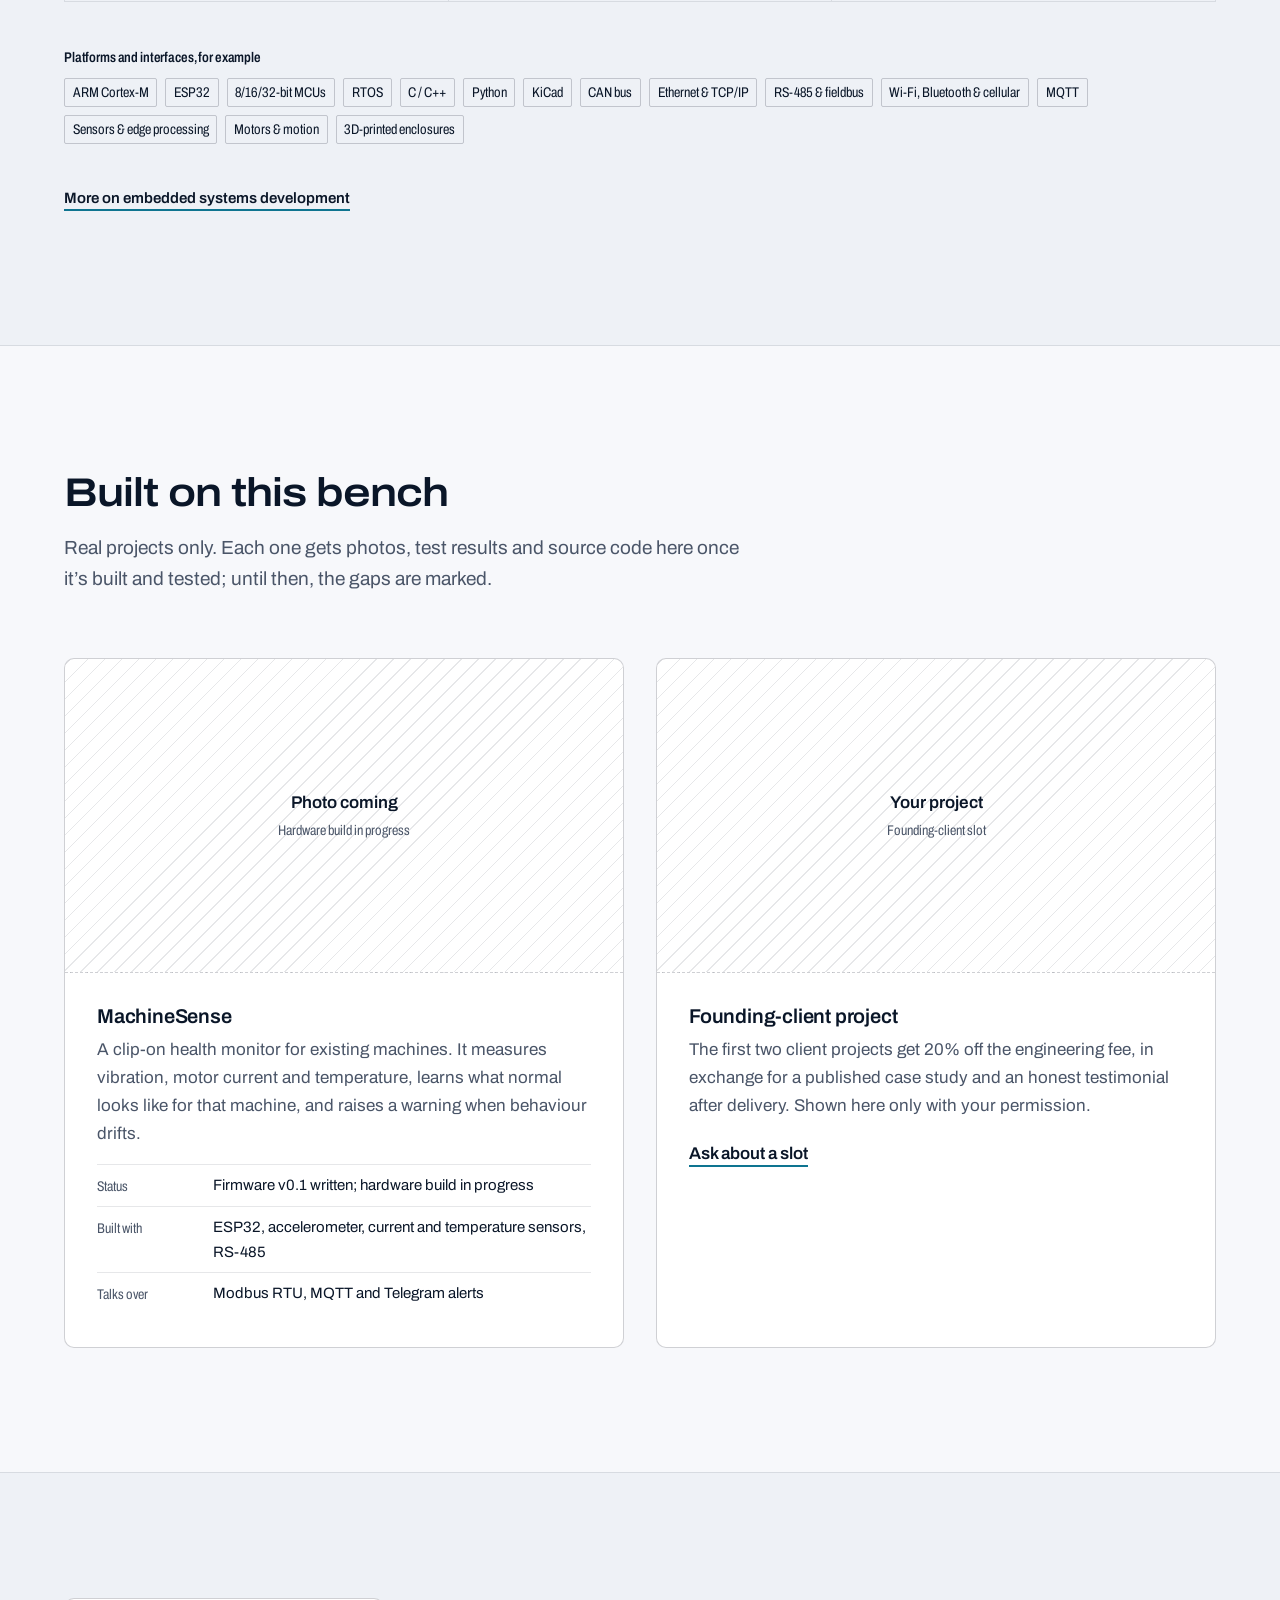
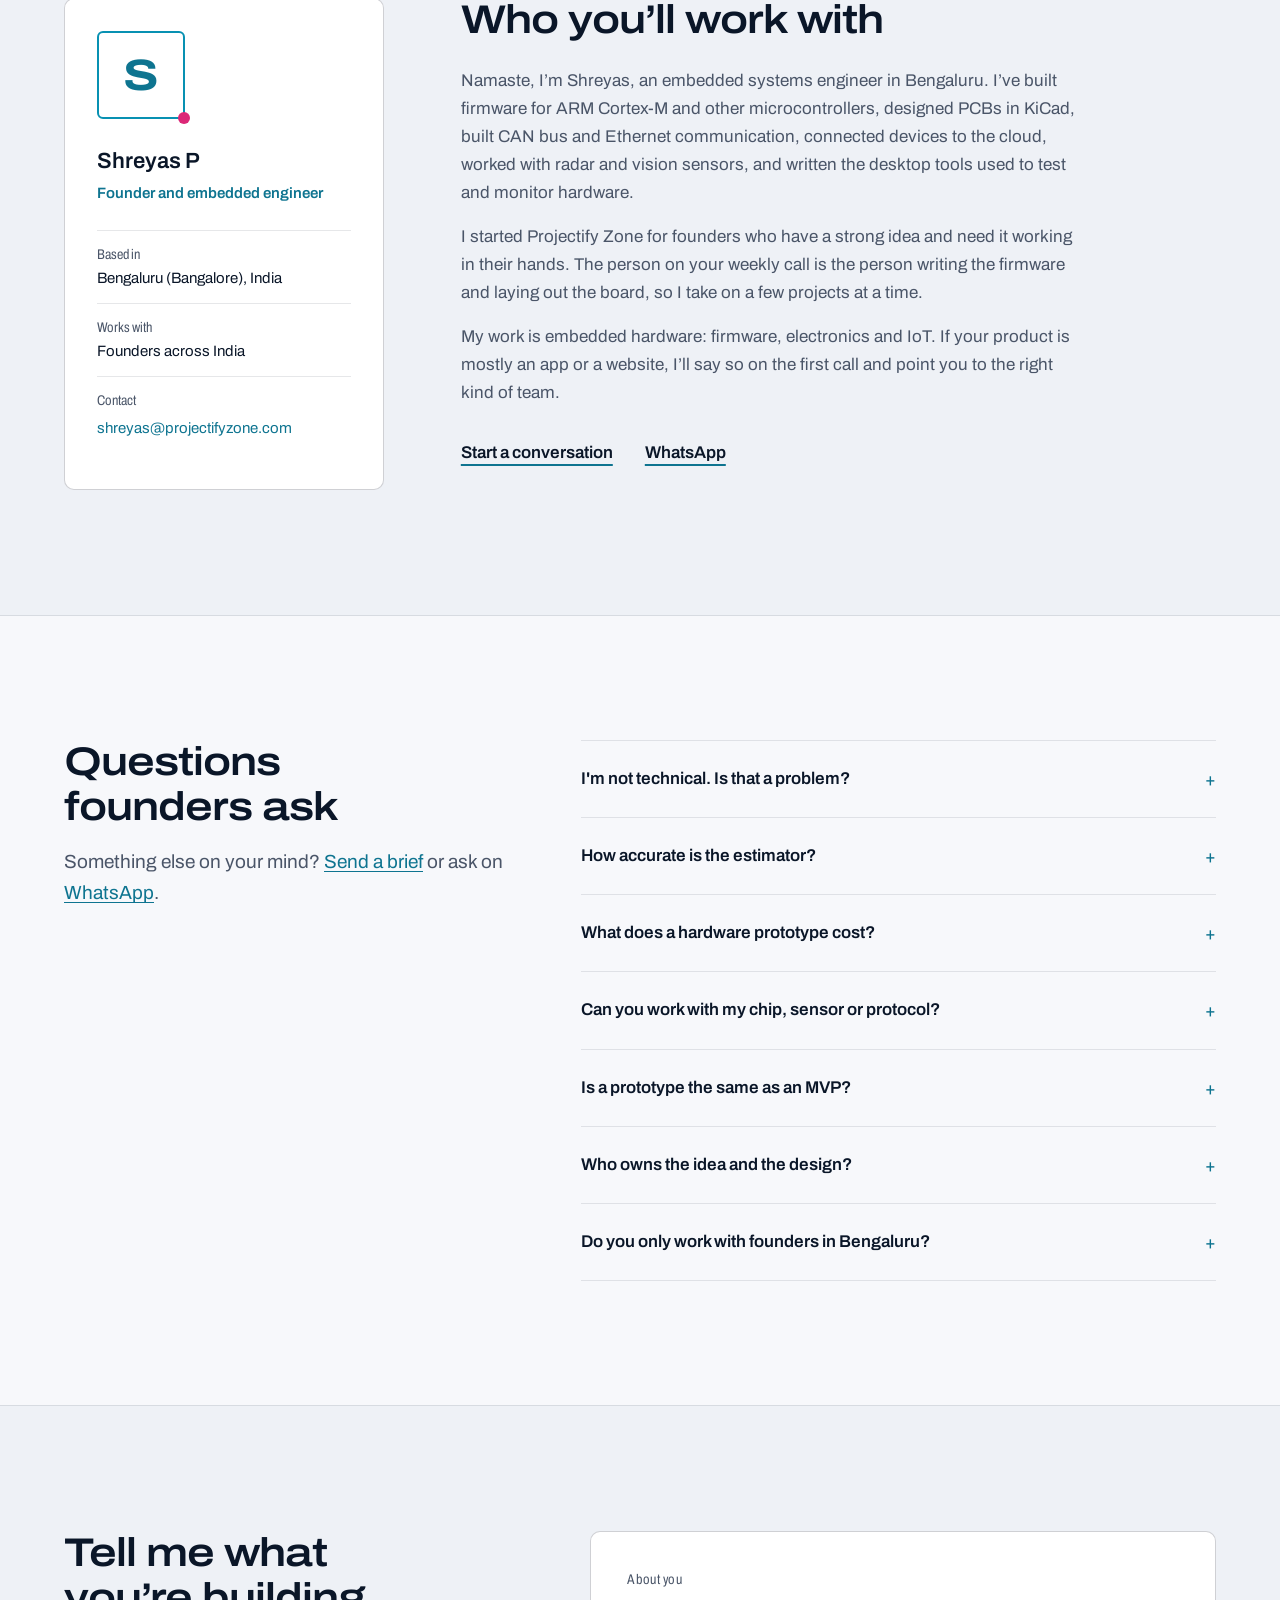
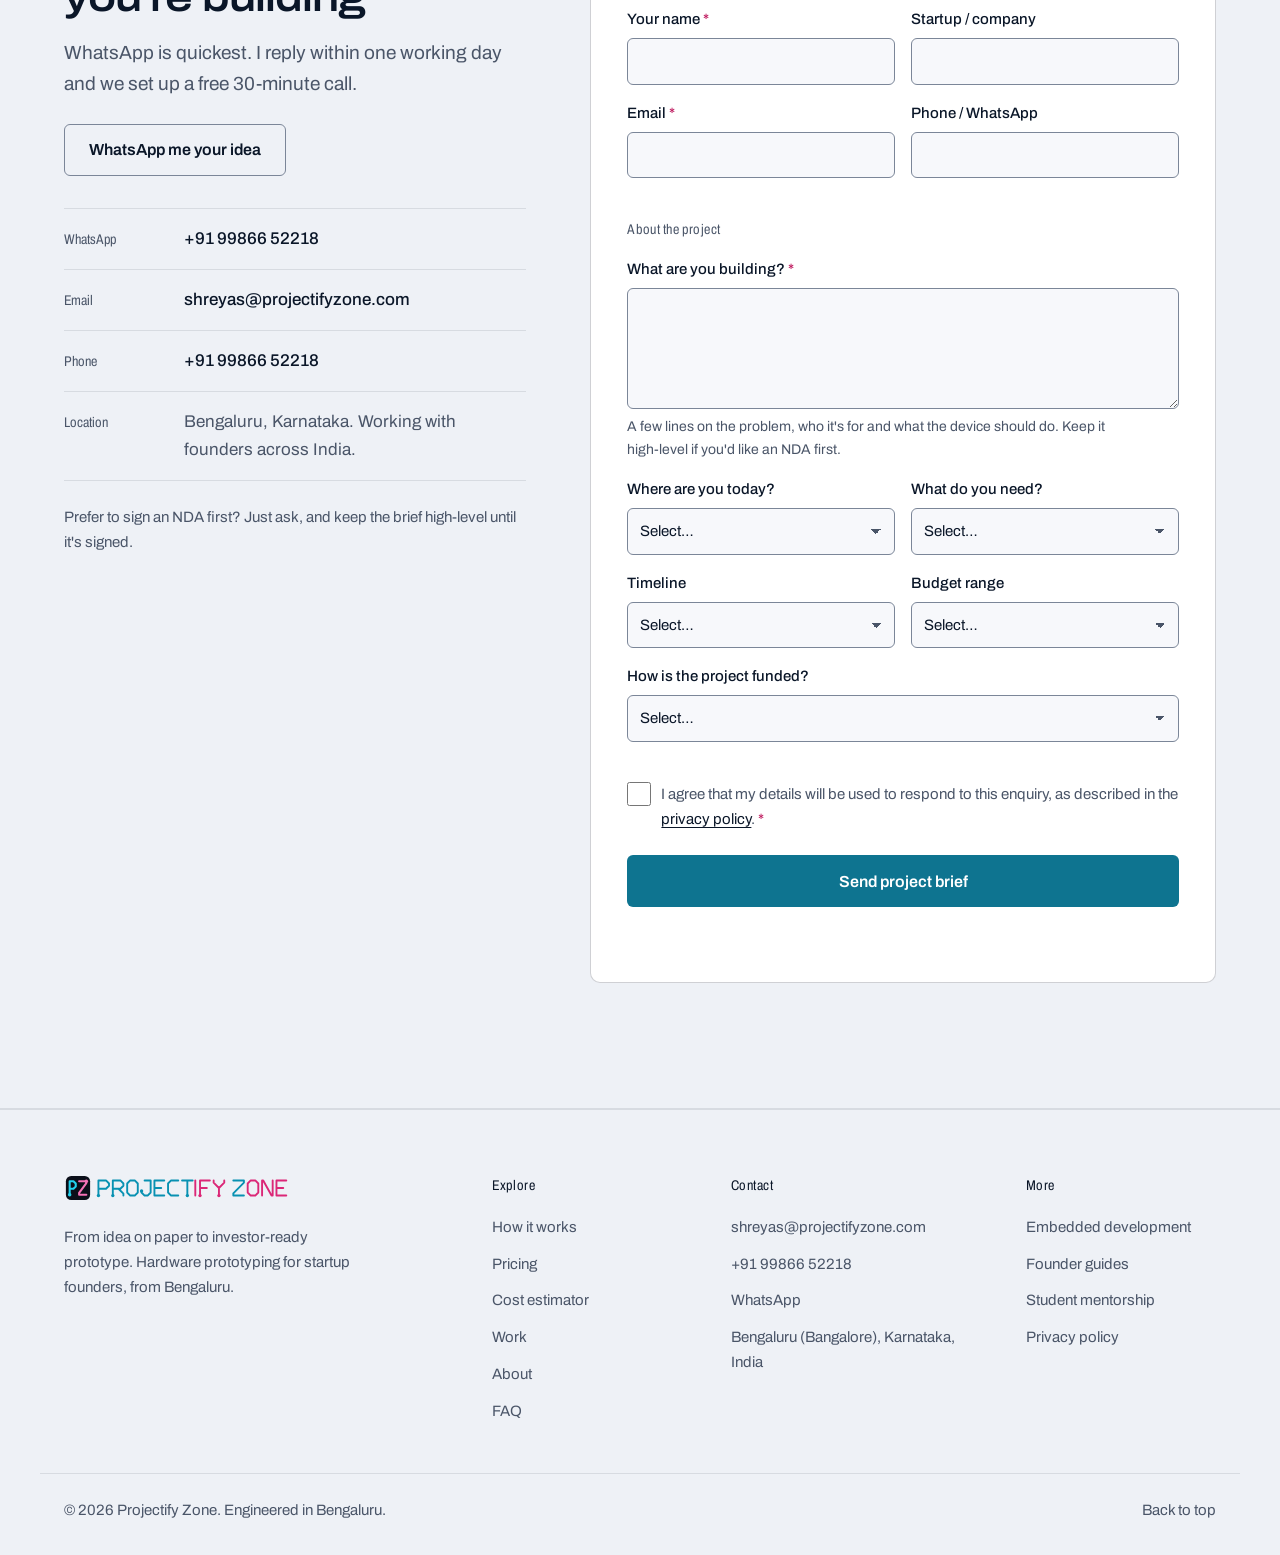
==== commit 8290d902: "style(design): FINDING-012 — one primary action in Contact The WhatsApp link and the brief form's su" ====
--- a/index.html
+++ b/index.html
@@ -570,7 +570,7 @@
       <div class="contact-info">
         <h2 id="contact-title">Tell me what you&rsquo;re building</h2>
         <p class="lede">WhatsApp is quickest. I reply within one working day and we set up a free 30-minute call.</p>
-        <p class="contact-primary"><a href="https://wa.me/919986652218?text=Hi%20Shreyas%2C%20I%20have%20a%20hardware%20idea%20I%27d%20like%20to%20discuss%3A%20" target="_blank" rel="noopener" class="btn btn-primary btn-lg">WhatsApp me your idea<span class="sr-only"> (opens in a new tab)</span></a></p>
+        <p class="contact-primary"><a href="https://wa.me/919986652218?text=Hi%20Shreyas%2C%20I%20have%20a%20hardware%20idea%20I%27d%20like%20to%20discuss%3A%20" target="_blank" rel="noopener" class="btn btn-secondary btn-lg">WhatsApp me your idea<span class="sr-only"> (opens in a new tab)</span></a></p>
         <!-- Booking link: once you have a booking page (Google Calendar appointment schedule, Cal.com or Calendly), add it here (see README), for example
         <p><a href="https://cal.com/YOUR-NAME/discovery" target="_blank" rel="noopener" class="link-arrow">Book a 30-minute call<span class="sr-only"> (opens in a new tab)</span></a></p> -->
 
--- a/assets/css/main.css
+++ b/assets/css/main.css
@@ -88,7 +88,6 @@
   --accent-text: #22d3ee;
   --pink-text: #f472b6;
   --on-accent: #06202a;
-  --focus-ring: rgba(34, 211, 238, .35);
   --success: #4ade80;
   --danger: #f87171;
   --shadow-pop: 0 18px 40px -18px rgba(0, 0, 0, .8);
@@ -113,7 +112,6 @@
   --accent-text: #0e7490;
   --pink-text: #be185d;
   --on-accent: #ffffff;
-  --focus-ring: rgba(14, 116, 144, .25);
   --success: #15803d;
   --danger: #b91c1c;
   --shadow-pop: 0 18px 40px -20px rgba(15, 23, 42, .3);
@@ -241,7 +239,7 @@
 .btn-primary:hover { background: var(--accent-hover); }
 .btn-secondary { background: transparent; color: var(--ink); border-color: var(--control-border); }
 .btn-secondary:hover { border-color: var(--accent); color: var(--accent-text); }
-.btn-sm { min-height: 40px; padding: 8px 16px; }
+.btn-sm { min-height: 44px; padding: 10px 16px; }
 .btn-lg { min-height: 52px; padding: 14px 24px; font-size: 1rem; }
 .btn:active { transform: translateY(1px); }
 .btn[disabled] { opacity: .6; cursor: not-allowed; transform: none; }
@@ -265,8 +263,8 @@
 .icon-btn {
   display: inline-grid;
   place-items: center;
-  width: 40px;
-  height: 40px;
+  width: 44px;
+  height: 44px;
   border-radius: var(--radius);
   border: 1px solid var(--control-border);
   background: transparent;
@@ -723,7 +721,7 @@
   color: var(--ink);
   font: inherit;
   font-size: var(--fs-sm);
-  transition: border-color .15s, box-shadow .15s;
+  transition: border-color .15s;
 }
 .brief textarea { min-height: 120px; resize: vertical; }
 .brief select {
@@ -737,11 +735,8 @@
   background-repeat: no-repeat;
 }
 .brief input:hover, .brief select:hover, .brief textarea:hover { border-color: var(--muted); }
-.brief input:focus, .brief select:focus, .brief textarea:focus {
-  outline: none;
-  border-color: var(--accent);
-  box-shadow: 0 0 0 3px var(--focus-ring);
-}
+/* Same 2px ring as every other control (the global :focus-visible rule), plus an accent edge */
+.brief input:focus-visible, .brief select:focus-visible, .brief textarea:focus-visible { border-color: var(--accent); border-radius: var(--radius); }
 .brief [aria-invalid='true'] { border-color: var(--danger) !important; }
 
 .field-check { grid-template-columns: auto minmax(0, 1fr); align-items: start; gap: 10px; margin: var(--space-xs) 0 var(--space-lg); }
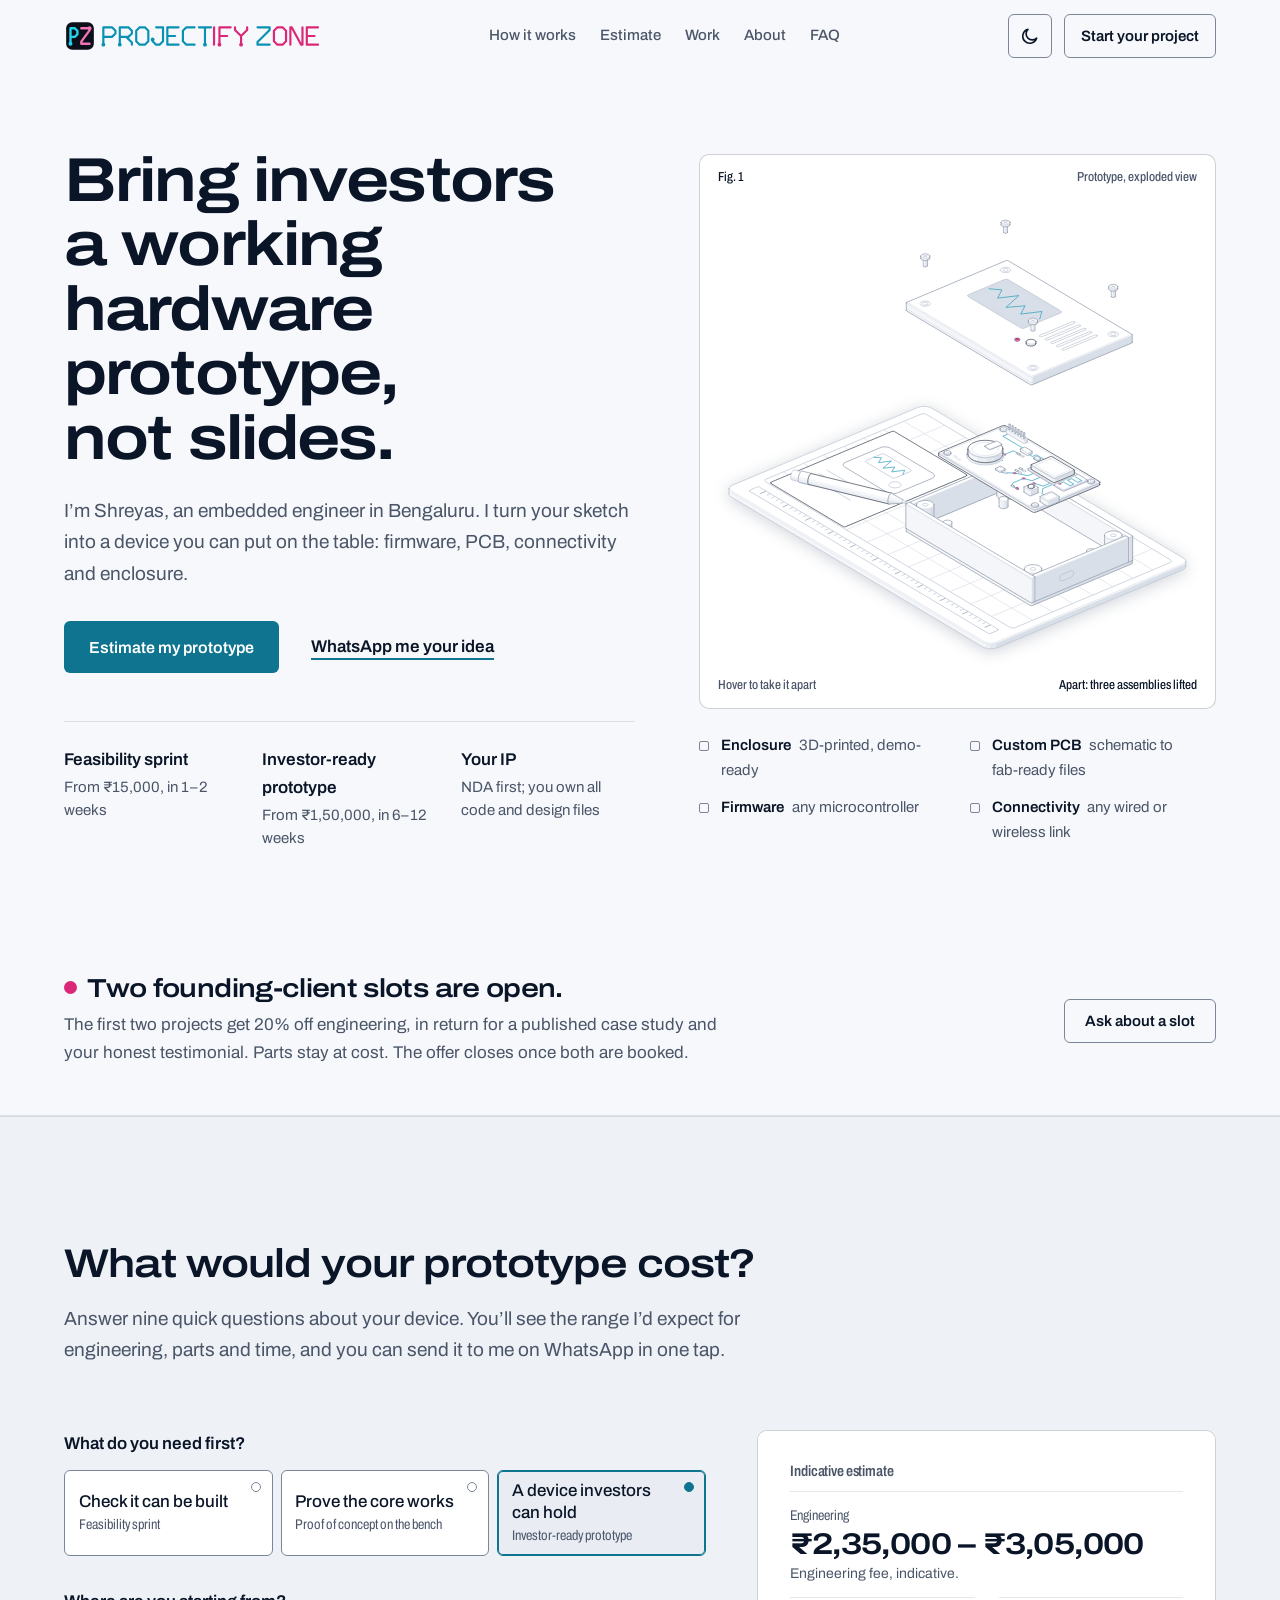
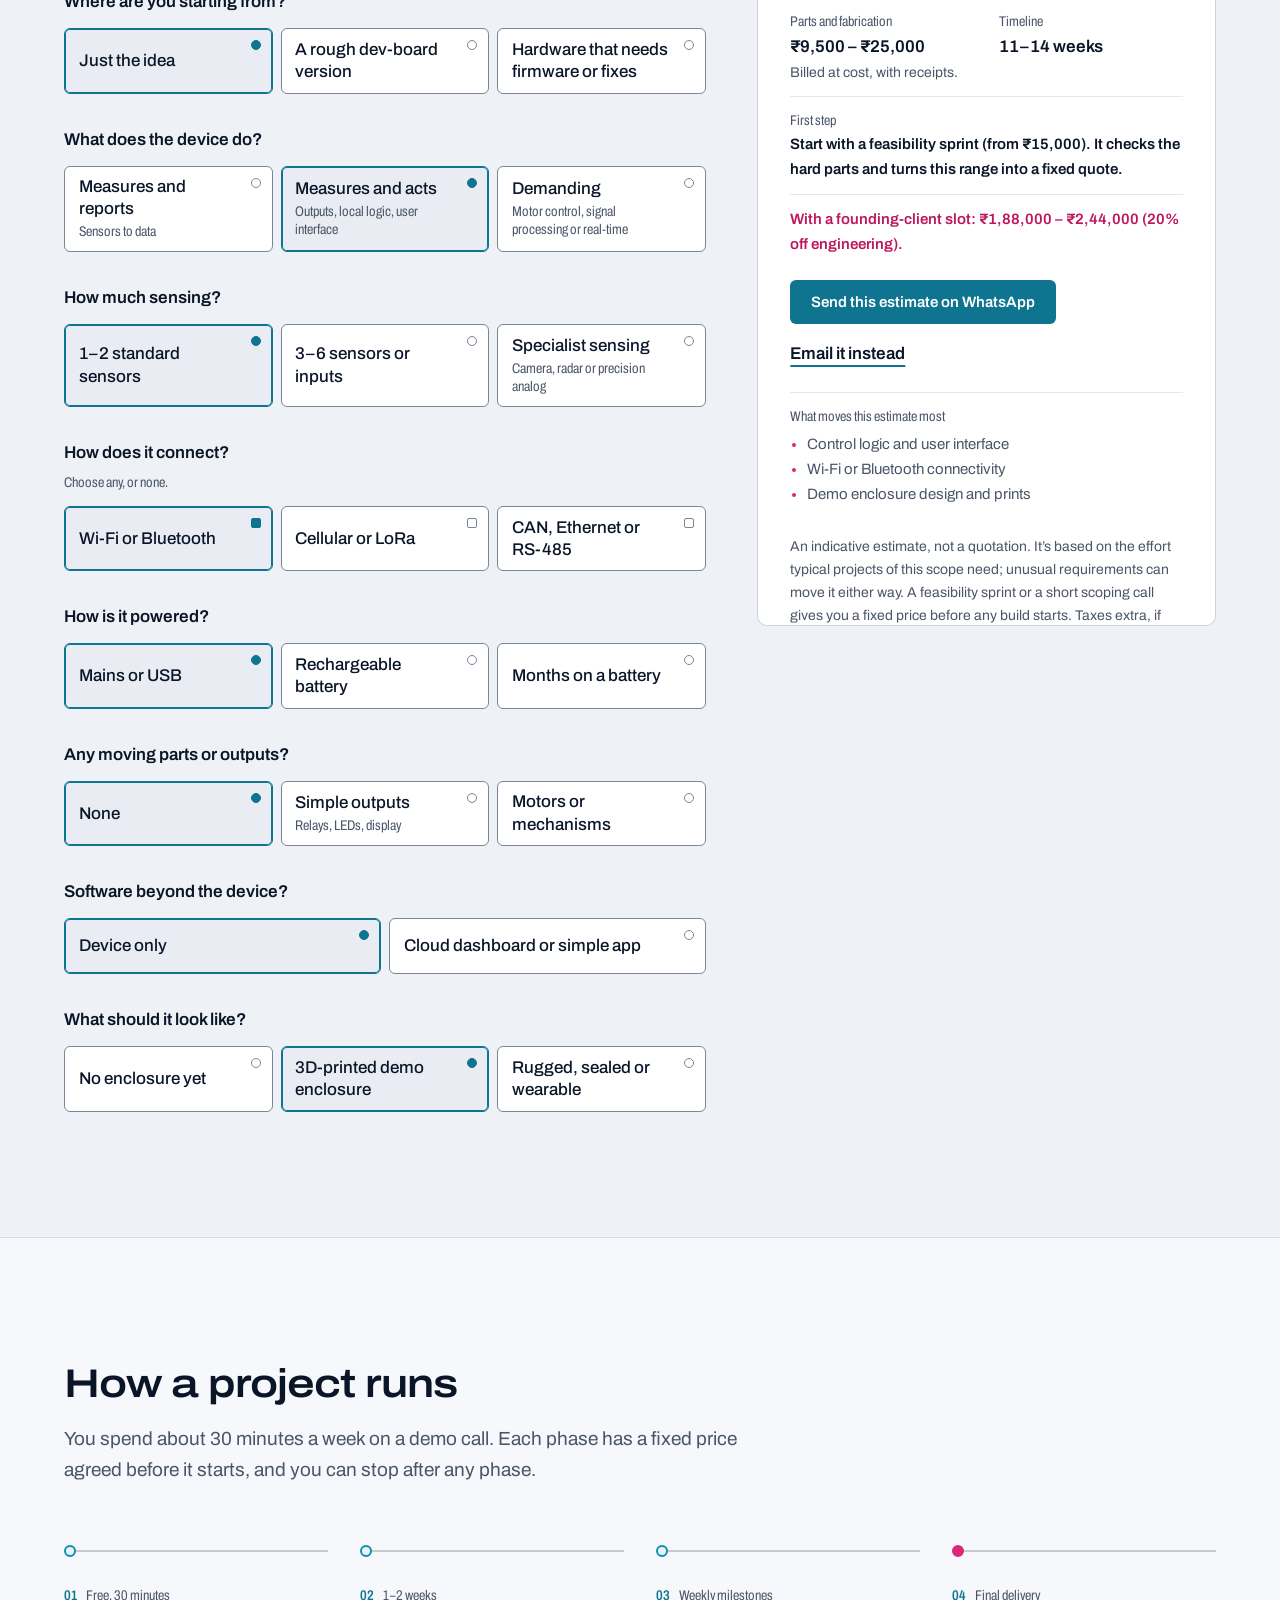
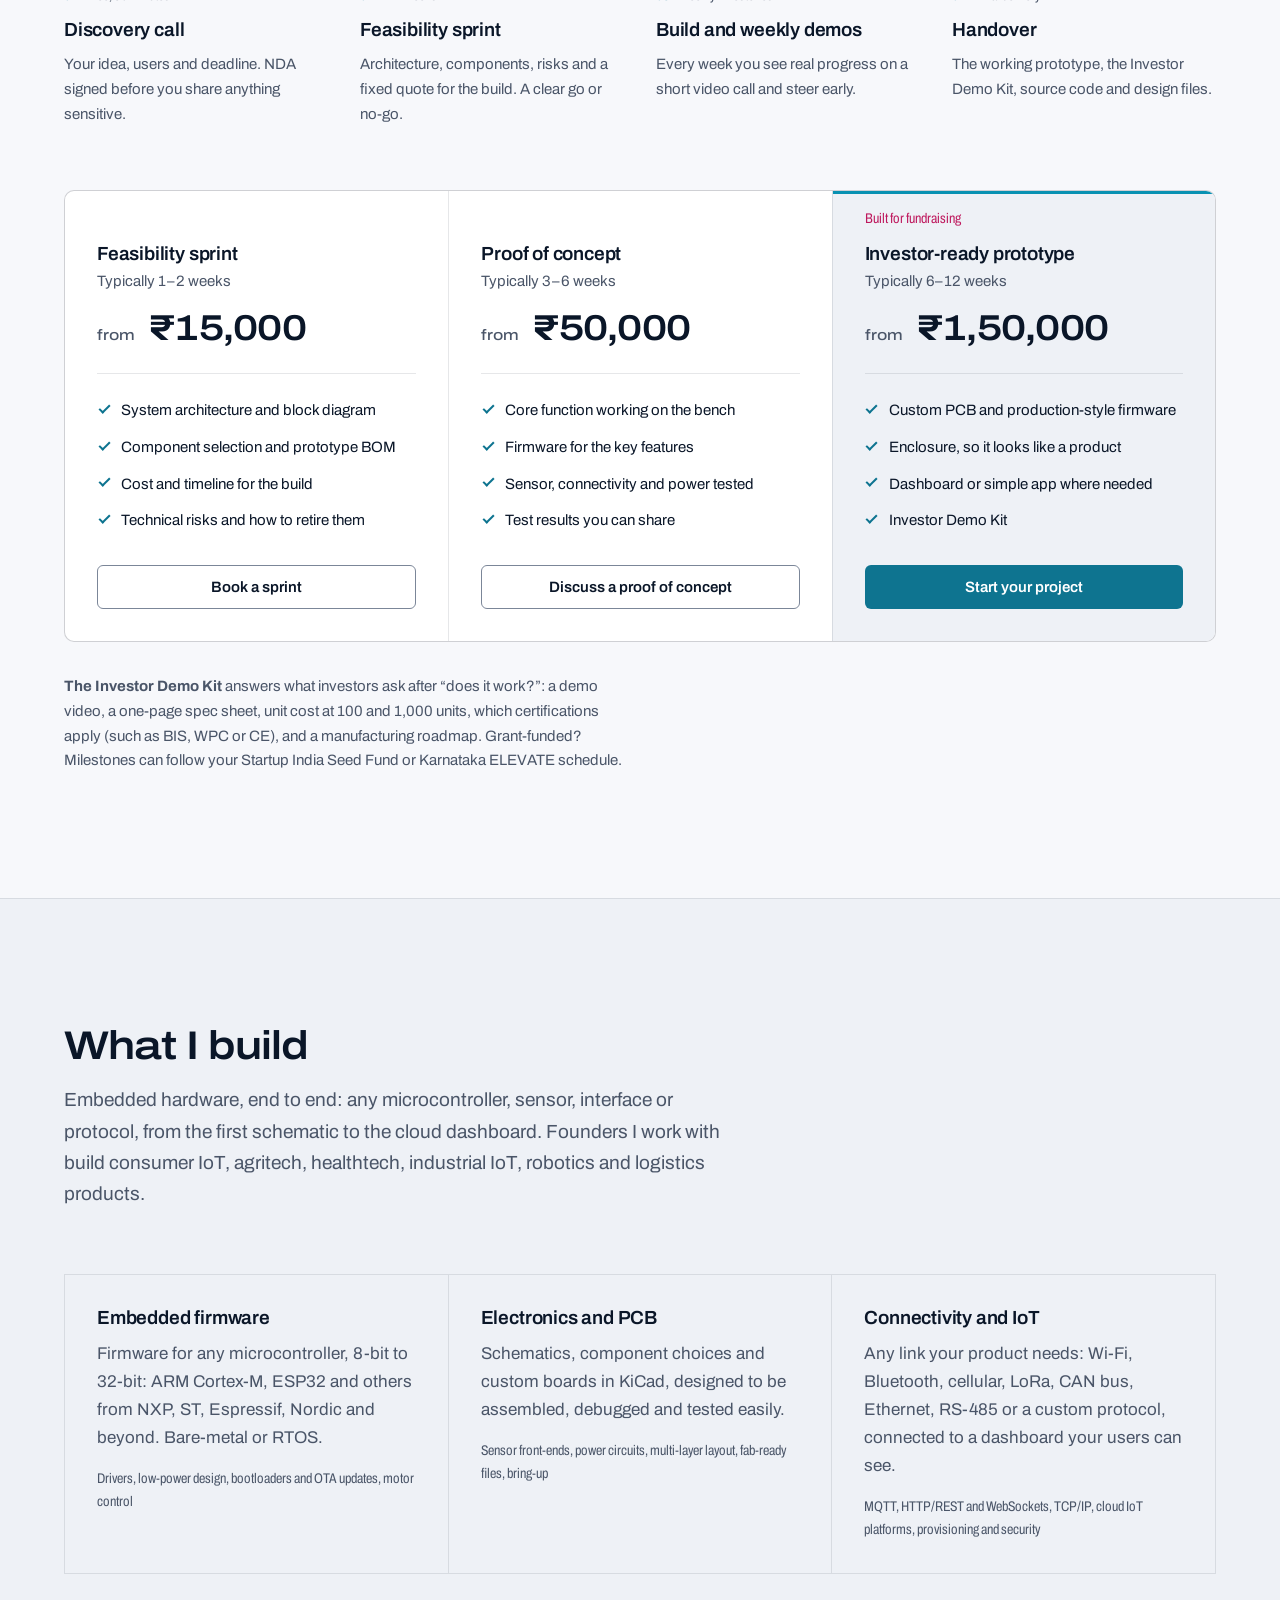
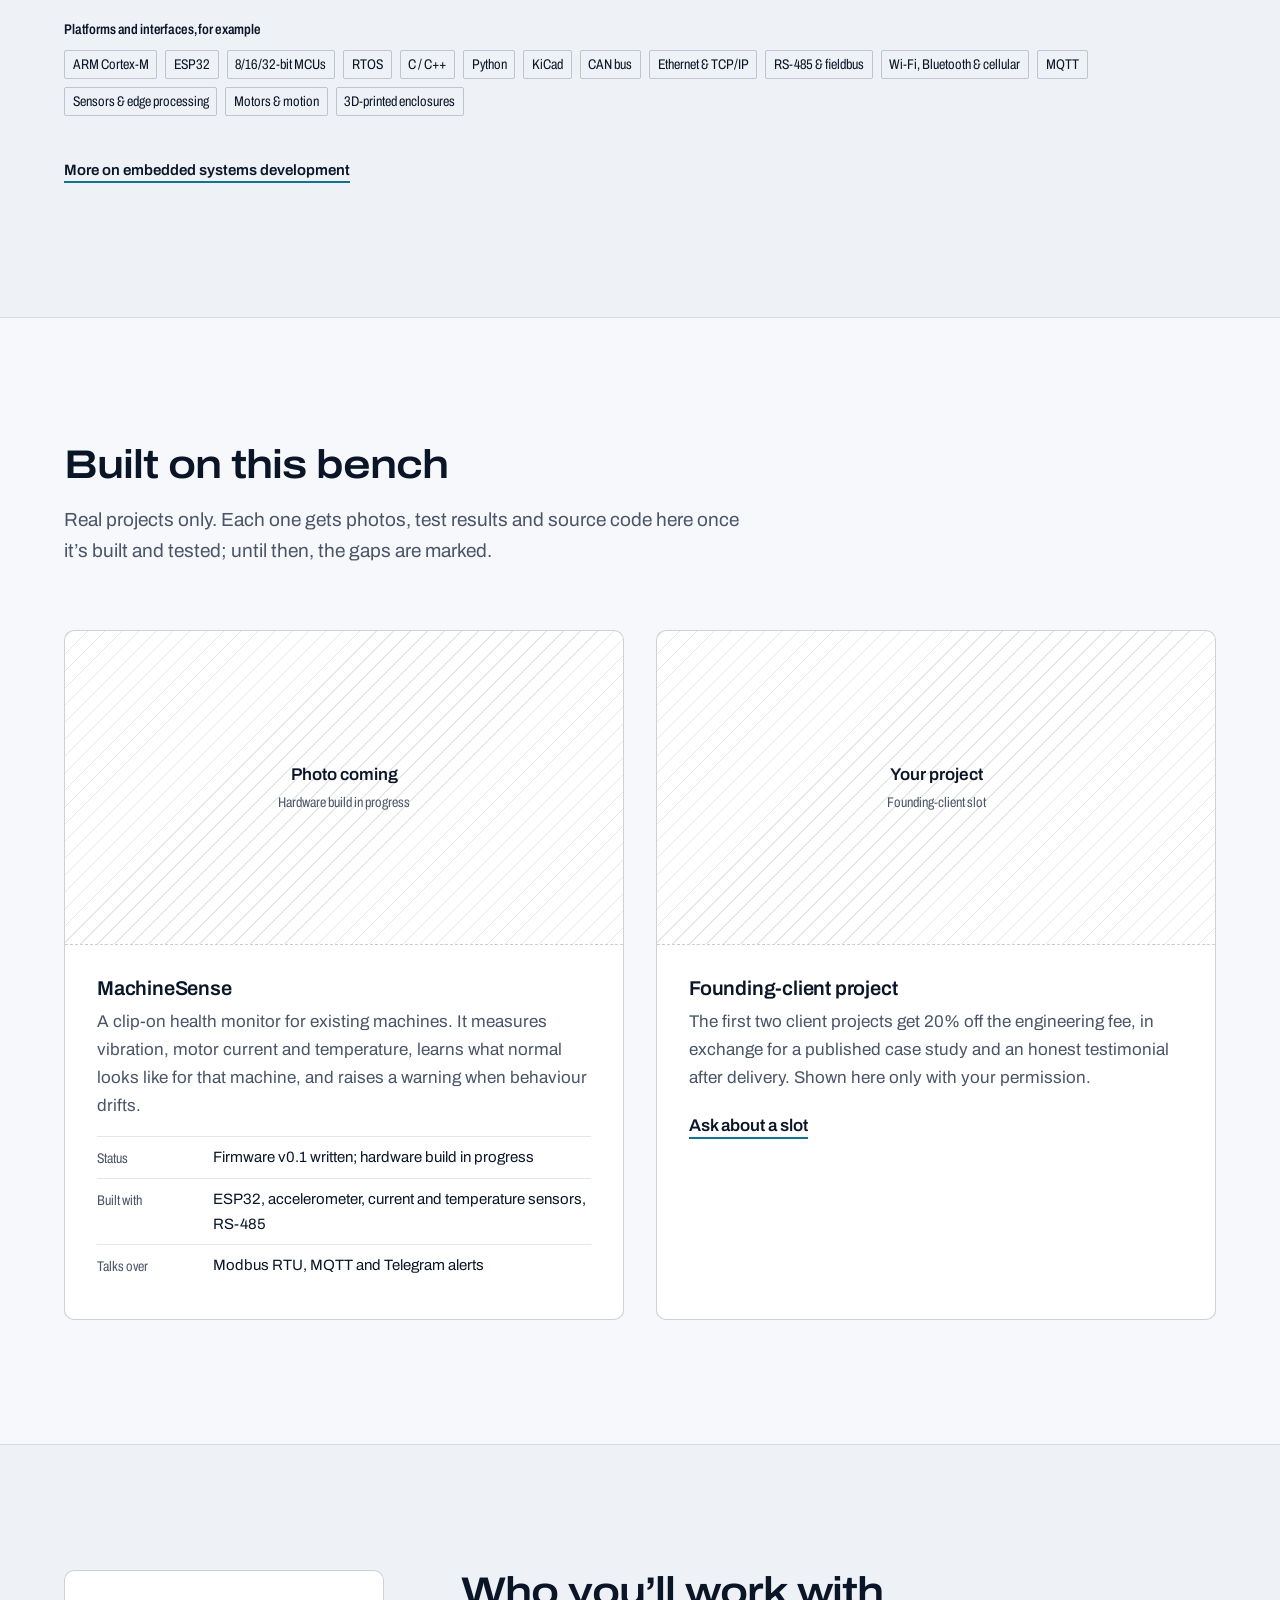
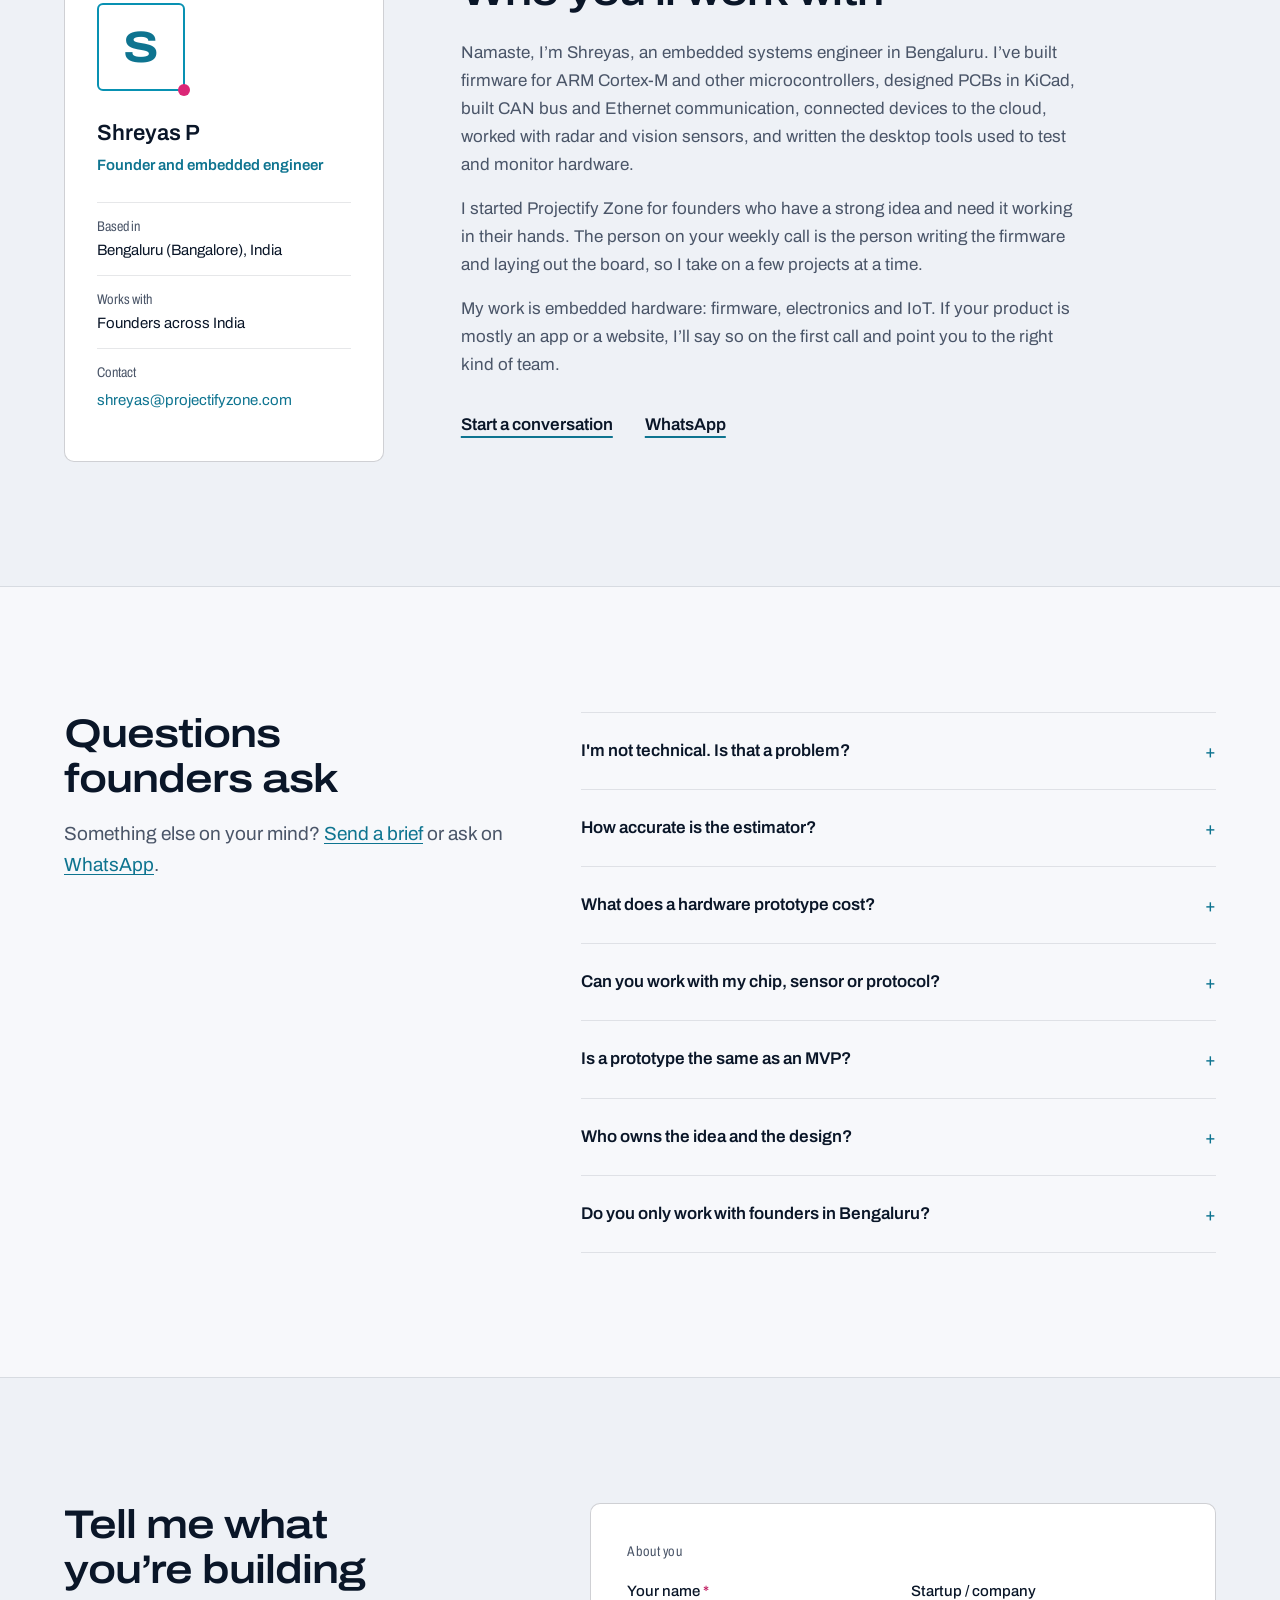
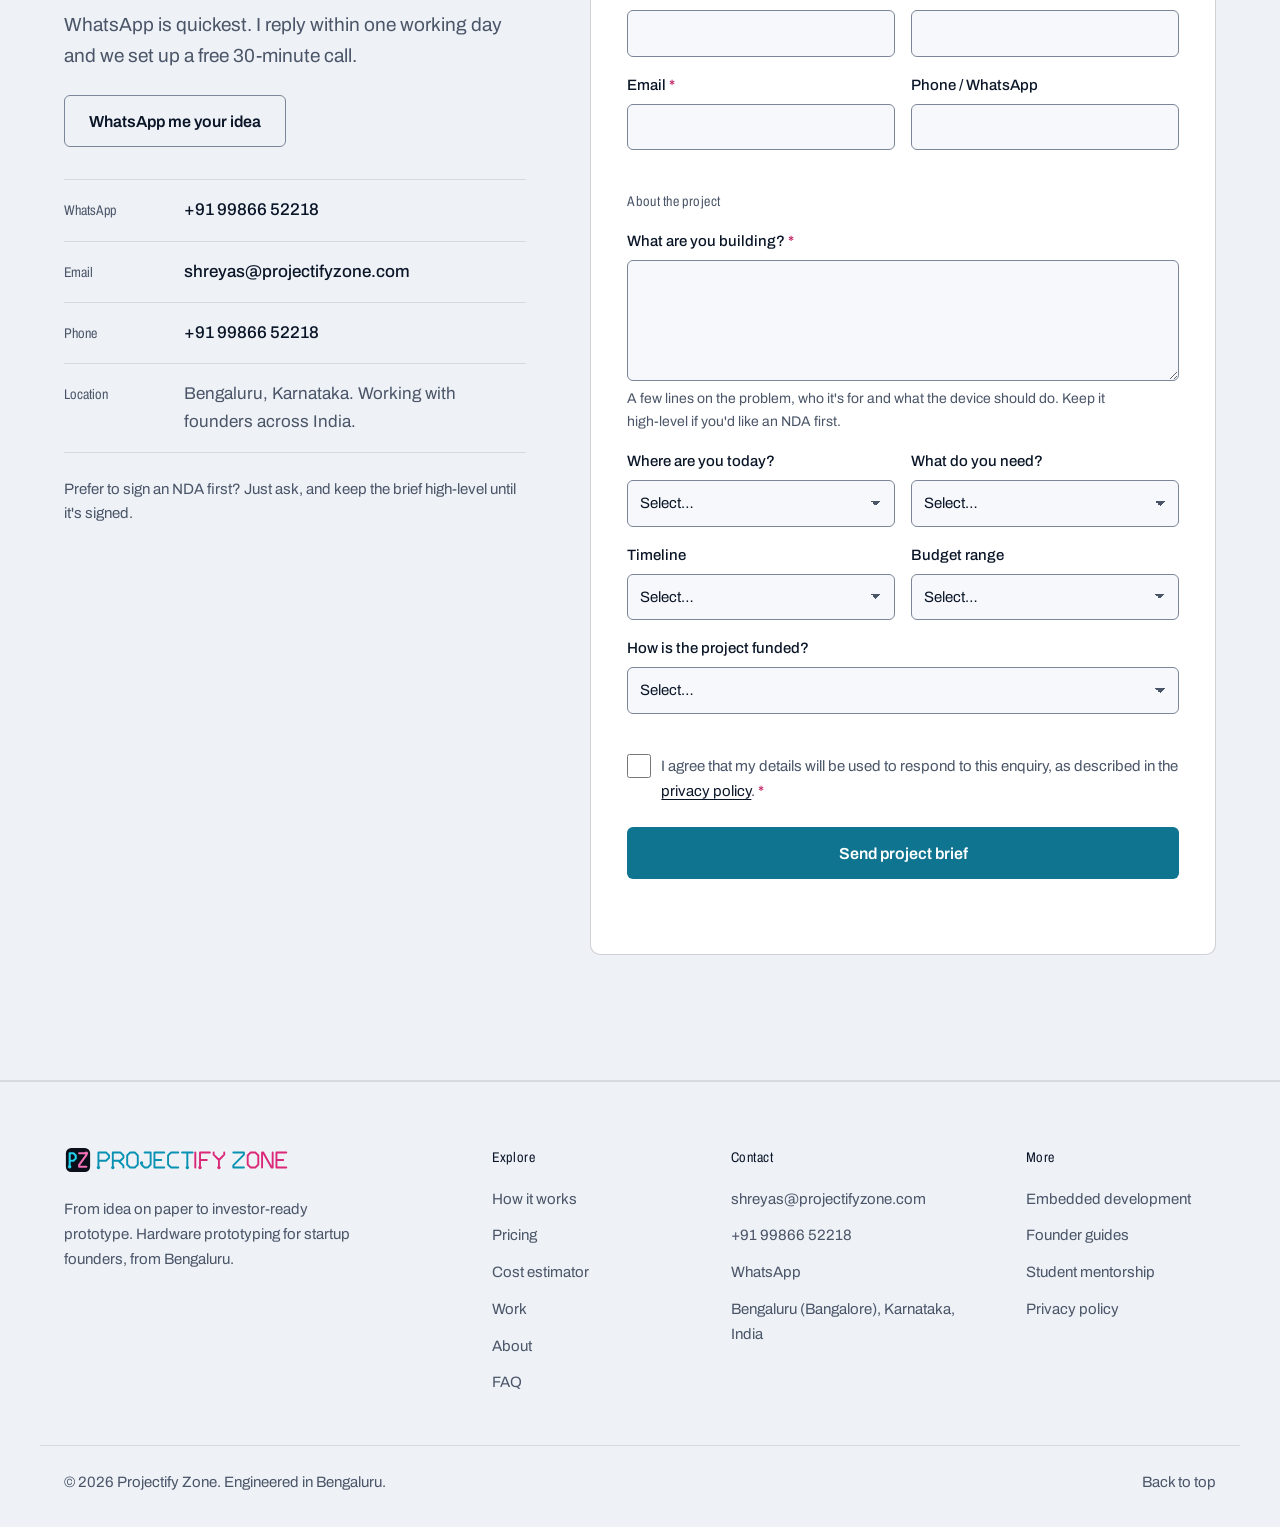
==== commit fb92203c: "style(design): FINDING-005 — tighter hero lede and founding copy Hero lede 32 → 25 words; founding b" ====
--- a/index.html
+++ b/index.html
@@ -171,8 +171,8 @@
       <div class="hero-copy">
         <h1 id="hero-title">Bring investors a working hardware prototype, not slides.</h1>
         <p class="lede">
-          I&rsquo;m Shreyas, an embedded engineer in Bengaluru. I take a founder&rsquo;s idea from a sketch to a device you
-          can put on the table: firmware, electronics, PCB, connectivity and a demo-ready enclosure.
+          I&rsquo;m Shreyas, an embedded engineer in Bengaluru. I turn your sketch into a device you can put on the
+          table: firmware, PCB, connectivity and enclosure.
         </p>
         <div class="actions">
           <a href="#estimate" class="btn btn-primary btn-lg">Estimate my prototype</a>
@@ -215,7 +215,7 @@
     <div class="container founding-inner">
       <div>
         <h2 id="founding-title">Two <span class="nowrap">founding-client</span> slots are open.</h2>
-        <p>The first two client projects get 20% off the engineering fee. In return, you let me publish a case study and ask you for an honest testimonial after delivery. Components and fabrication stay at cost. The offer closes once two projects are booked.</p>
+        <p>The first two projects get 20% off engineering, in return for a published case study and your honest testimonial. Parts stay at cost. The offer closes once both are booked.</p>
       </div>
       <a href="https://wa.me/919986652218?text=Hi%20Shreyas%2C%20is%20a%20founding-client%20slot%20still%20open%3F%20My%20project%3A%20" target="_blank" rel="noopener" class="btn btn-secondary">Ask about a slot<span class="sr-only"> (opens in a new tab)</span></a>
     </div>
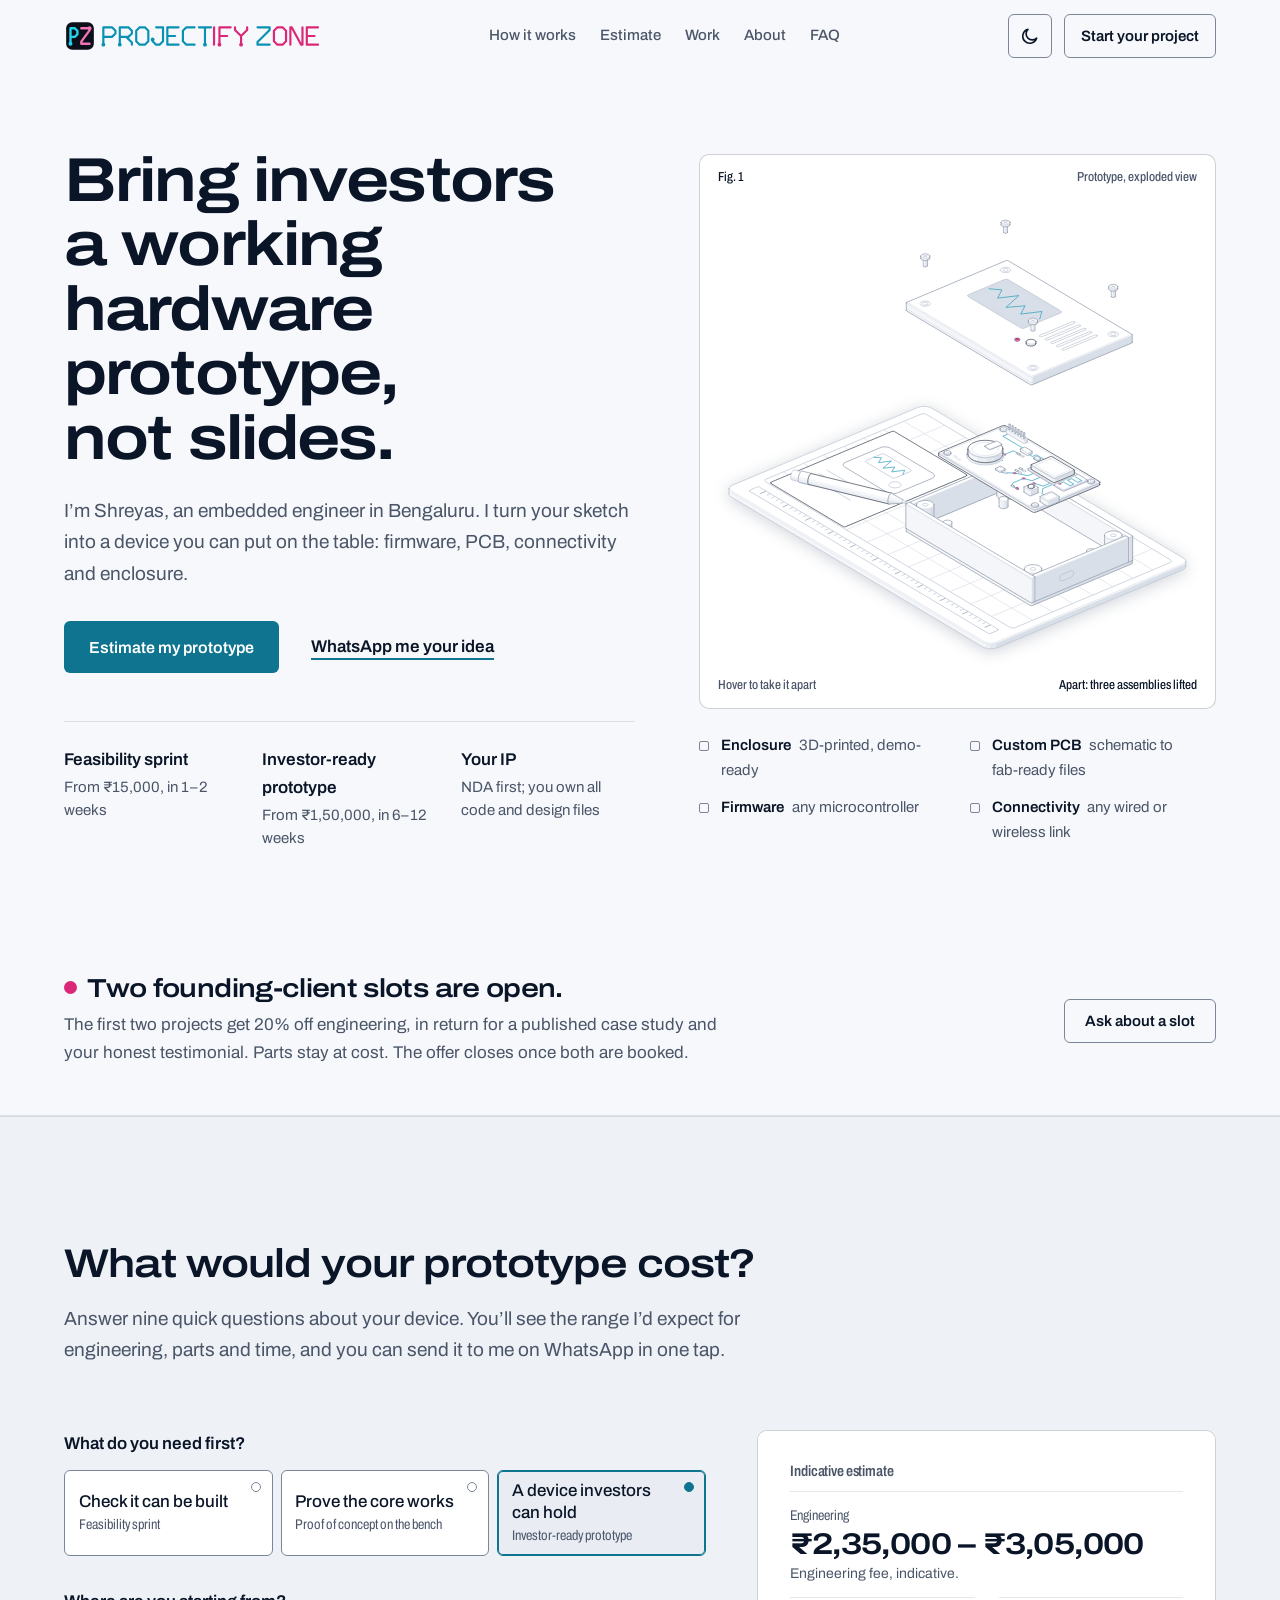
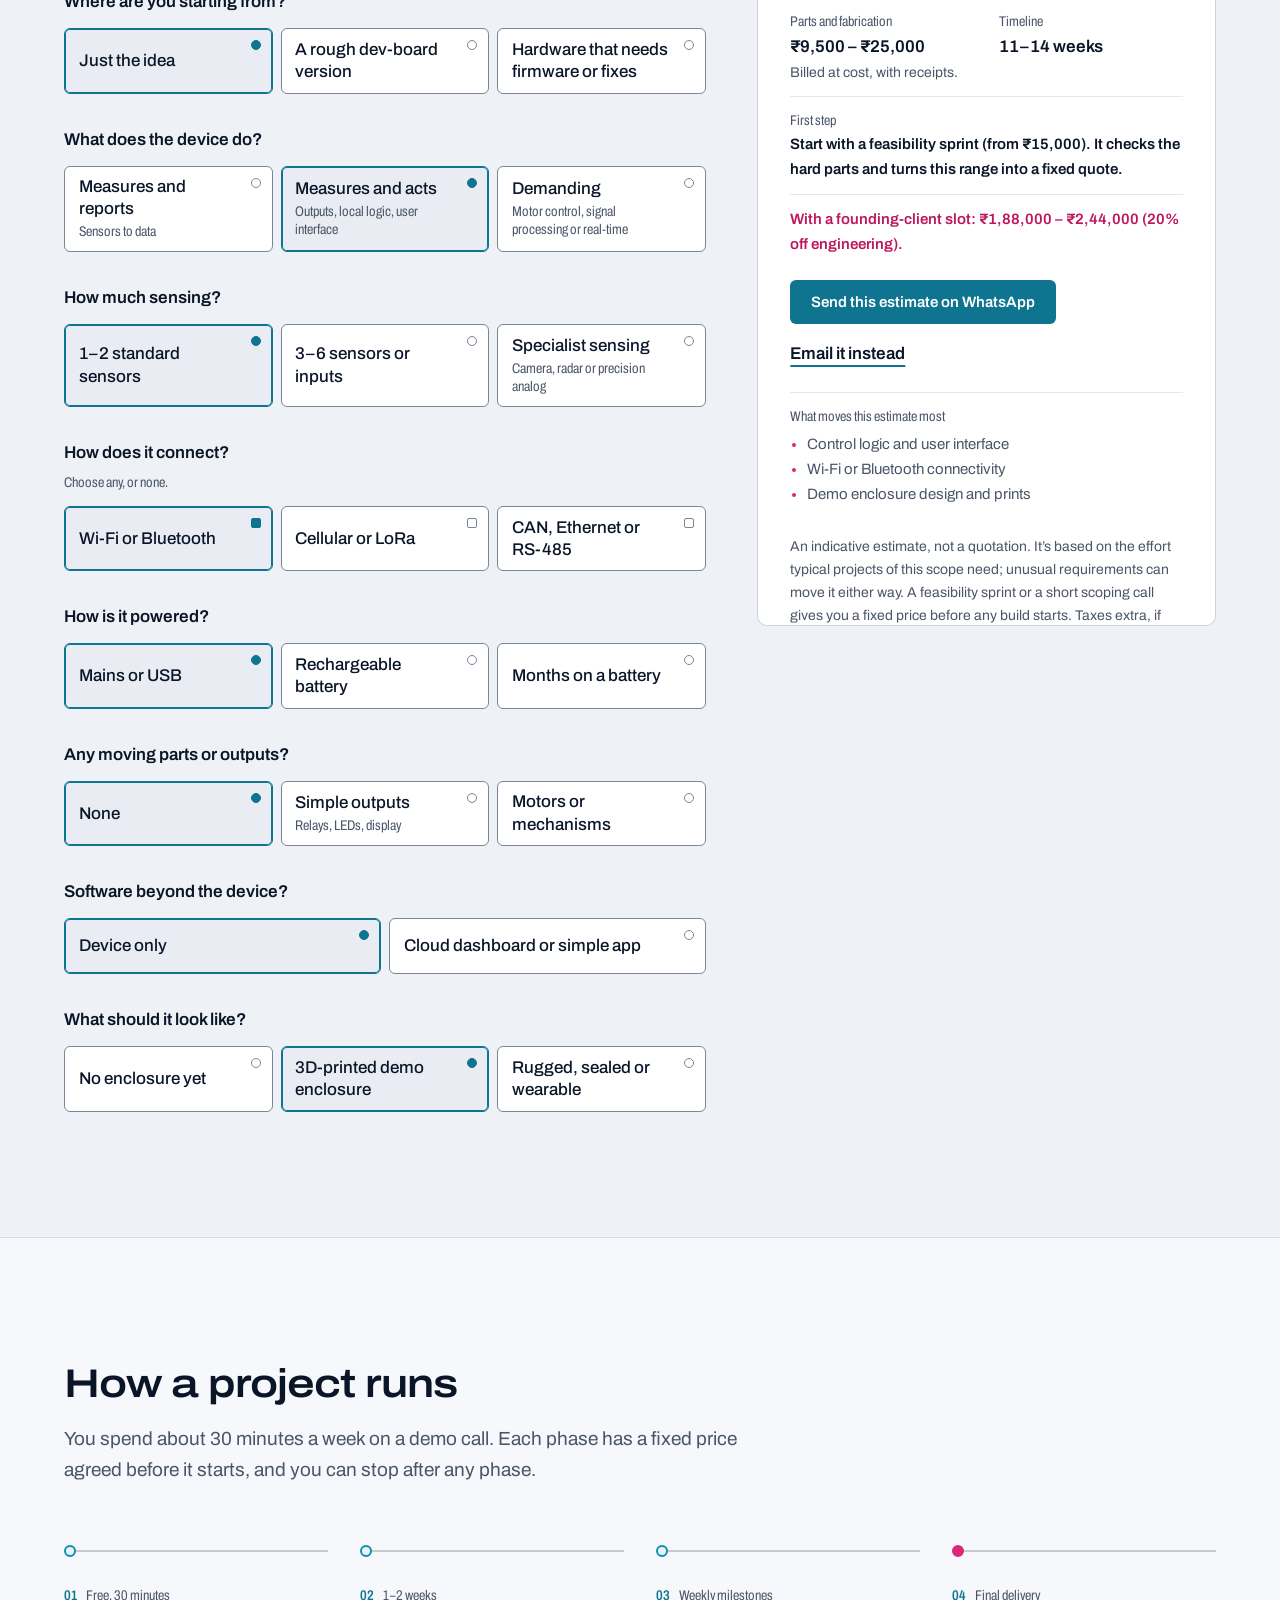
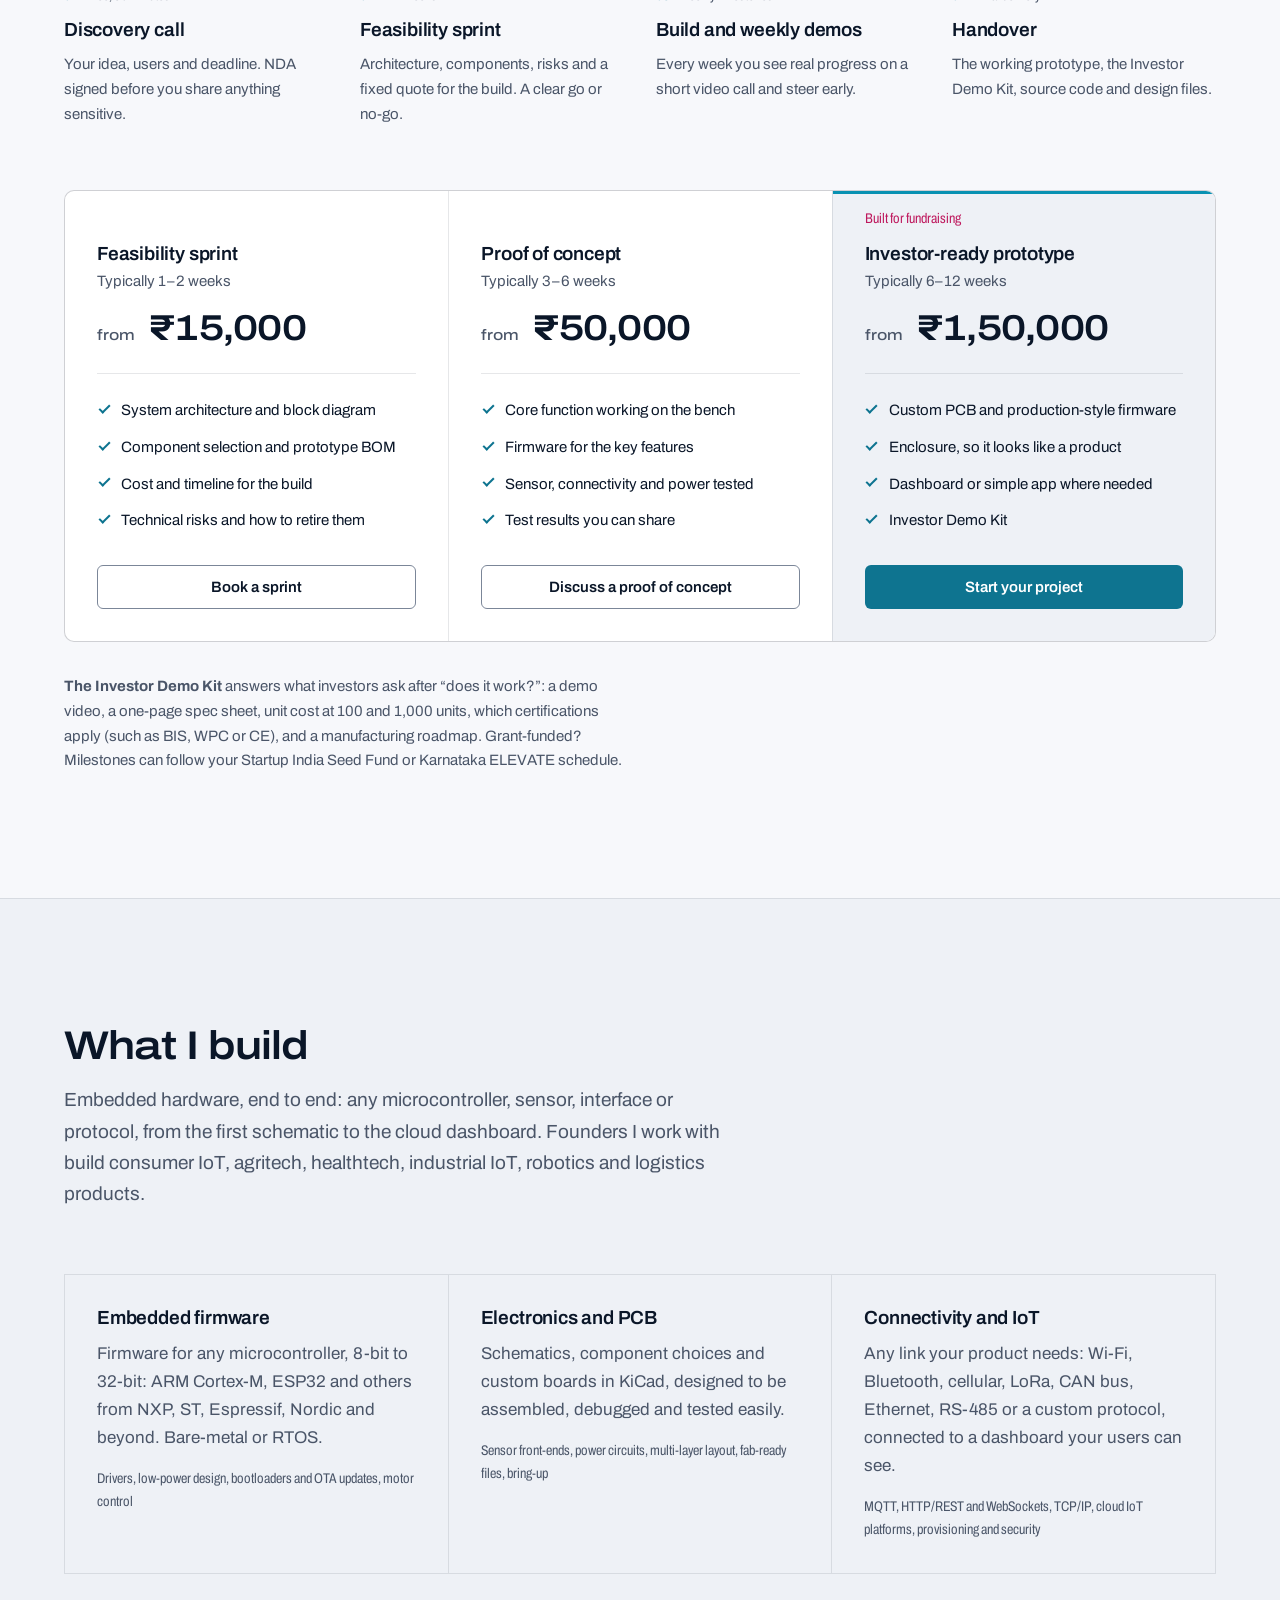
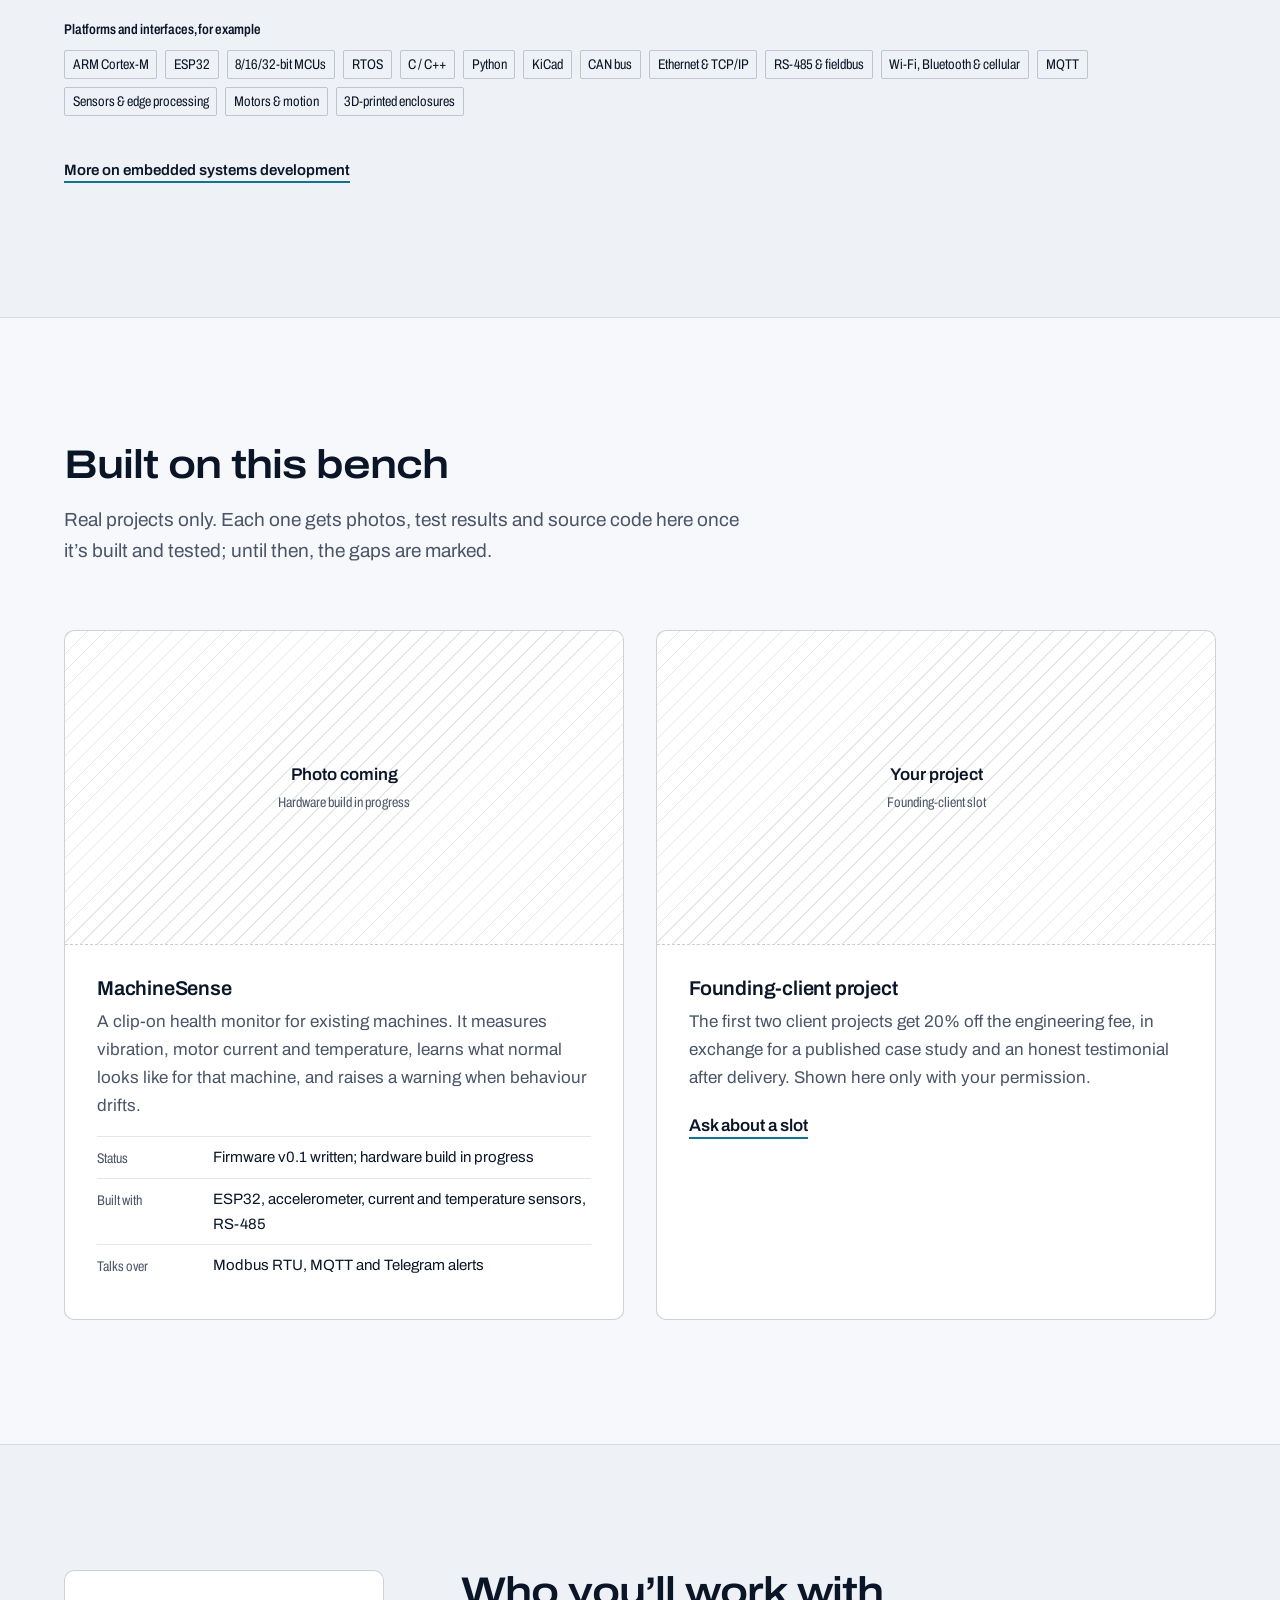
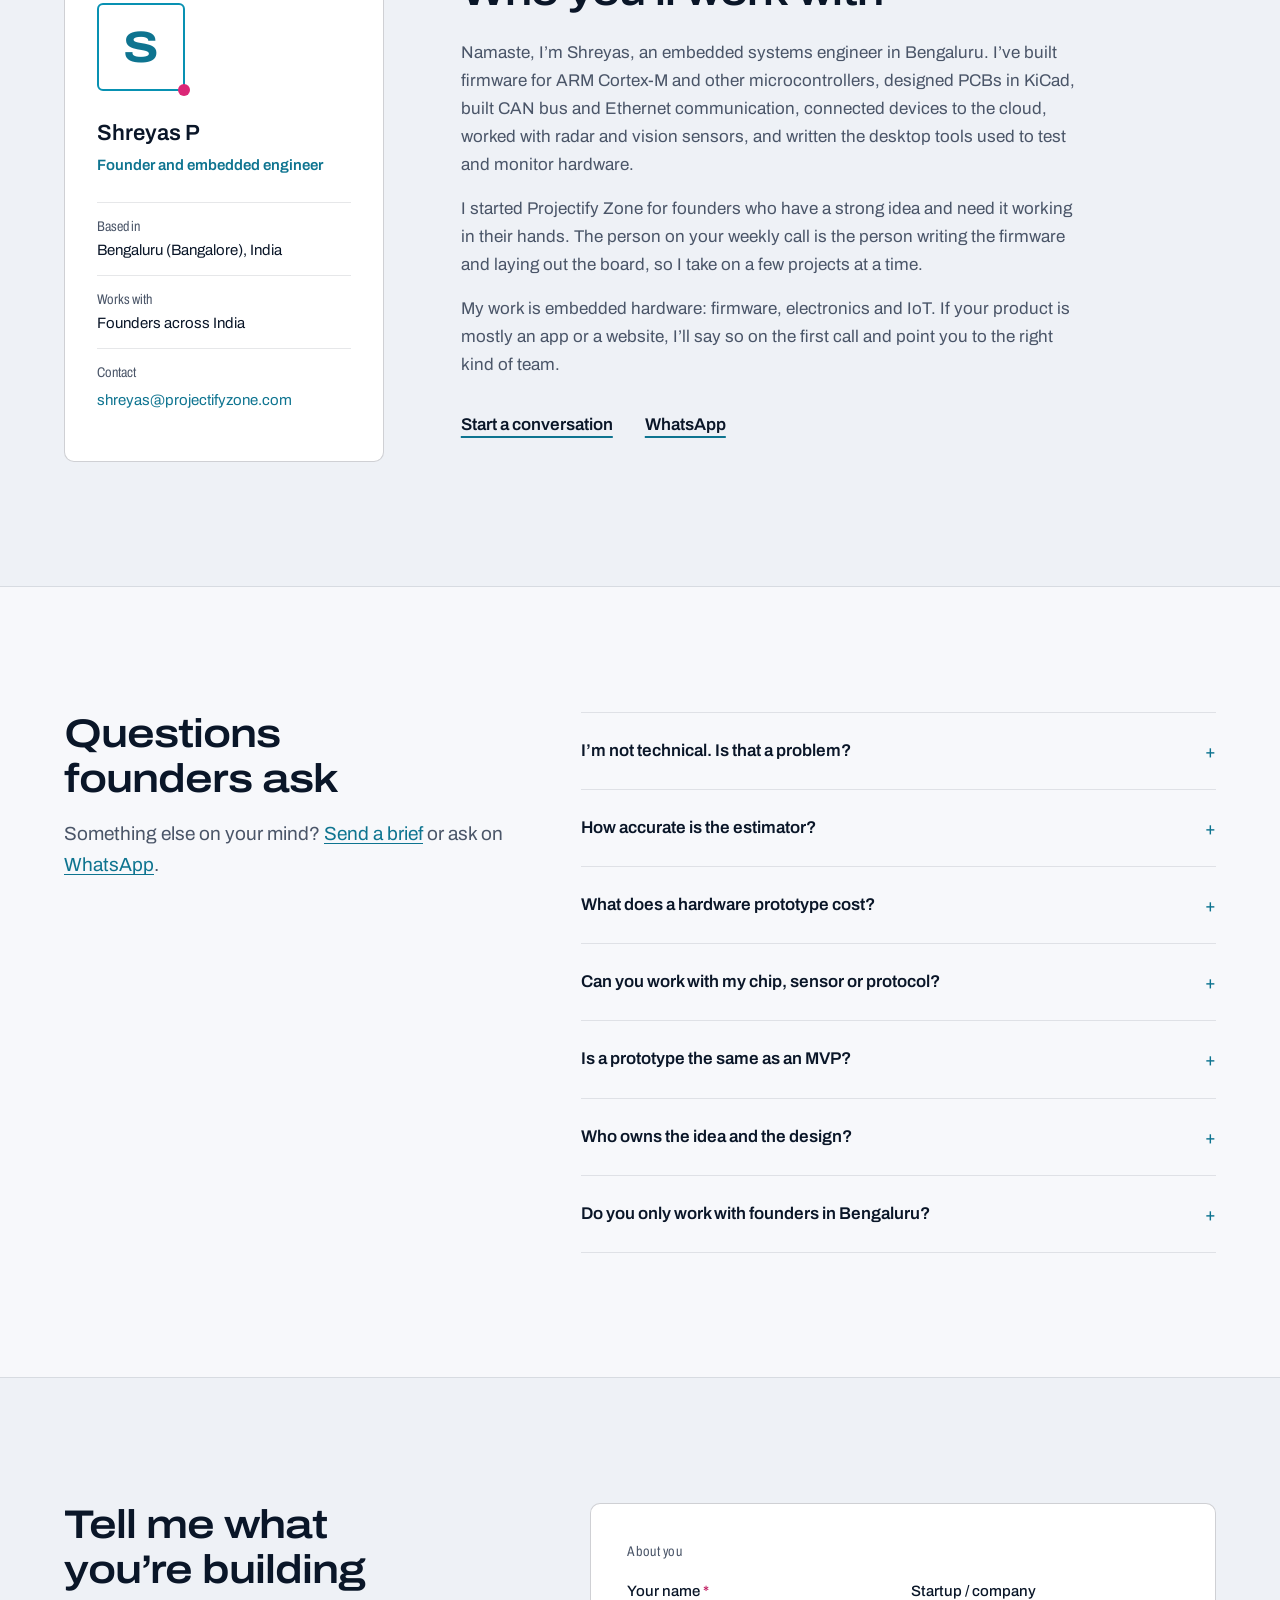
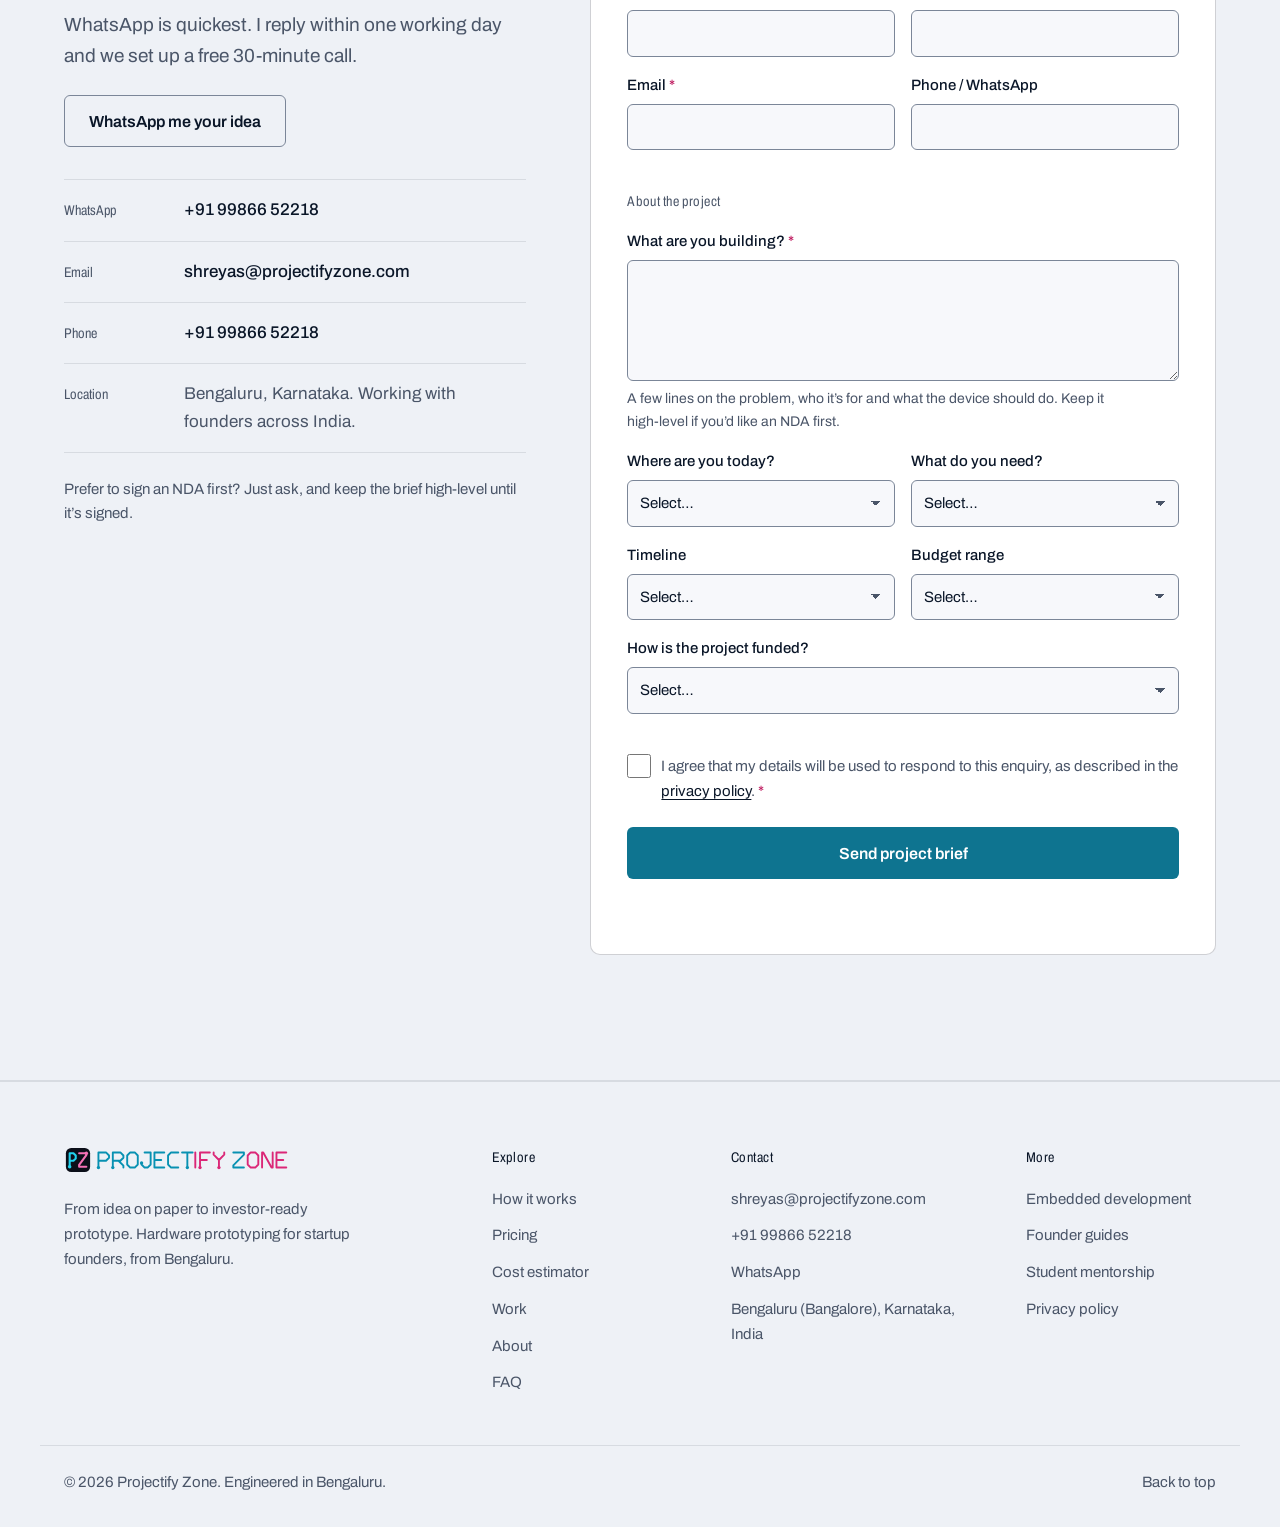
==== commit 42f55a16: "style(design): FINDING-007 — curly apostrophes and quotes in visible copy Straight ' and " in visibl" ====
--- a/index.html
+++ b/index.html
@@ -72,10 +72,10 @@
   "mainEntity": [
     {
       "@type": "Question",
-      "name": "I'm not technical. Is that a problem?",
+      "name": "I’m not technical. Is that a problem?",
       "acceptedAnswer": {
         "@type": "Answer",
-        "text": "Not at all. Most founders I work with aren't. You explain the problem and who it's for; I translate that into a technical plan and explain every decision in plain language."
+        "text": "Not at all. Most founders I work with aren’t. You explain the problem and who it’s for; I translate that into a technical plan and explain every decision in plain language."
       }
     },
     {
@@ -83,7 +83,7 @@
       "name": "How accurate is the estimator?",
       "acceptedAnswer": {
         "@type": "Answer",
-        "text": "It's a realistic starting point, not a quote. It uses the effort that projects of each scope typically need, and unusual requirements can move it either way. A feasibility sprint or a short scoping call gives you a fixed price before any build starts."
+        "text": "It’s a realistic starting point, not a quote. It uses the effort that projects of each scope typically need, and unusual requirements can move it either way. A feasibility sprint or a short scoping call gives you a fixed price before any build starts."
       }
     },
     {
@@ -107,7 +107,7 @@
       "name": "Is a prototype the same as an MVP?",
       "acceptedAnswer": {
         "@type": "Answer",
-        "text": "Not quite. A proof of concept shows the core idea works on the bench. A prototype looks and behaves like the product, which is what investors want to see. An MVP goes further: a small batch real customers can use. Most founders need the prototype first; it's also the starting point for MVP and product development once you've raised."
+        "text": "Not quite. A proof of concept shows the core idea works on the bench. A prototype looks and behaves like the product, which is what investors want to see. An MVP goes further: a small batch real customers can use. Most founders need the prototype first; it’s also the starting point for MVP and product development once you’ve raised."
       }
     },
     {
@@ -531,12 +531,12 @@
       </div>
       <div class="faq">
         <details>
-          <summary>I'm not technical. Is that a problem?</summary>
-          <p>Not at all. Most founders I work with aren't. You explain the problem and who it's for; I translate that into a technical plan and explain every decision in plain language.</p>
+          <summary>I&rsquo;m not technical. Is that a problem?</summary>
+          <p>Not at all. Most founders I work with aren&rsquo;t. You explain the problem and who it&rsquo;s for; I translate that into a technical plan and explain every decision in plain language.</p>
         </details>
         <details>
           <summary>How accurate is the estimator?</summary>
-          <p>It's a realistic starting point, not a quote. It uses the effort that projects of each scope typically need, and unusual requirements can move it either way. A feasibility sprint or a short scoping call gives you a fixed price before any build starts.</p>
+          <p>It&rsquo;s a realistic starting point, not a quote. It uses the effort that projects of each scope typically need, and unusual requirements can move it either way. A feasibility sprint or a short scoping call gives you a fixed price before any build starts.</p>
         </details>
         <details>
           <summary>What does a hardware prototype cost?</summary>
@@ -549,7 +549,7 @@
         </details>
         <details>
           <summary>Is a prototype the same as an MVP?</summary>
-          <p>Not quite. A proof of concept shows the core idea works on the bench. A prototype looks and behaves like the product, which is what investors want to see. An MVP goes further: a small batch real customers can use. Most founders need the prototype first; it's also the starting point for MVP and product development once you've raised.</p>
+          <p>Not quite. A proof of concept shows the core idea works on the bench. A prototype looks and behaves like the product, which is what investors want to see. An MVP goes further: a small batch real customers can use. Most founders need the prototype first; it&rsquo;s also the starting point for MVP and product development once you&rsquo;ve raised.</p>
           <p class="faq-more"><a href="poc-vs-prototype-vs-mvp.html">Full guide: PoC vs prototype vs MVP</a></p>
         </details>
         <details>
@@ -592,7 +592,7 @@
             <span>Bengaluru, Karnataka. Working with founders across India.</span>
           </li>
         </ul>
-        <p class="contact-nda">Prefer to sign an NDA first? Just ask, and keep the brief high-level until it's signed.</p>
+        <p class="contact-nda">Prefer to sign an NDA first? Just ask, and keep the brief high-level until it&rsquo;s signed.</p>
       </div>
 
       <form class="brief reveal" id="brief-form" action="https://formsubmit.co/shreyas@projectifyzone.com" method="POST" data-endpoint="https://formsubmit.co/ajax/shreyas@projectifyzone.com" novalidate>
@@ -633,7 +633,7 @@
           <div class="field">
             <label for="f-idea">What are you building? <span class="req" aria-hidden="true">*</span></label>
             <textarea id="f-idea" name="idea" rows="4" required aria-describedby="f-idea-hint"></textarea>
-            <p class="hint" id="f-idea-hint">A few lines on the problem, who it's for and what the device should do. Keep it high-level if you'd like an NDA first.</p>
+            <p class="hint" id="f-idea-hint">A few lines on the problem, who it&rsquo;s for and what the device should do. Keep it high-level if you&rsquo;d like an NDA first.</p>
           </div>
           <div class="field-row">
             <div class="field">
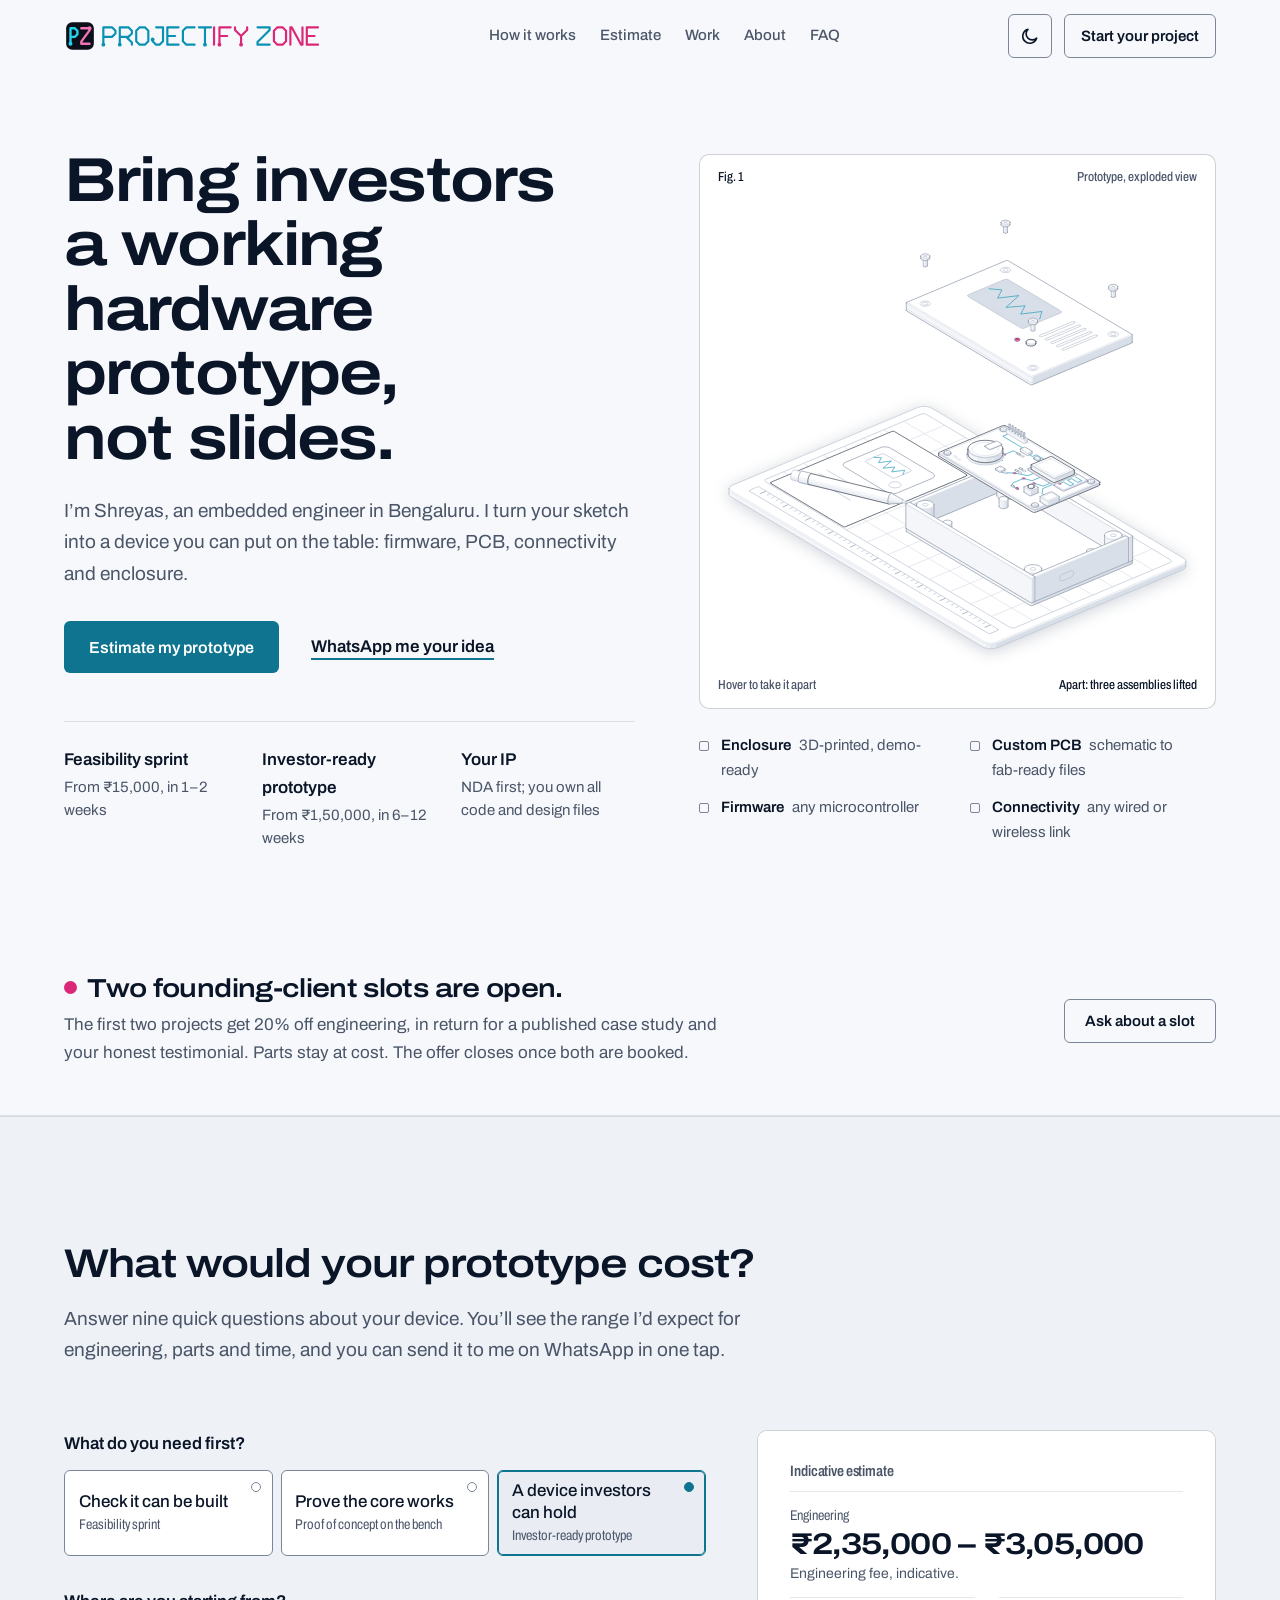
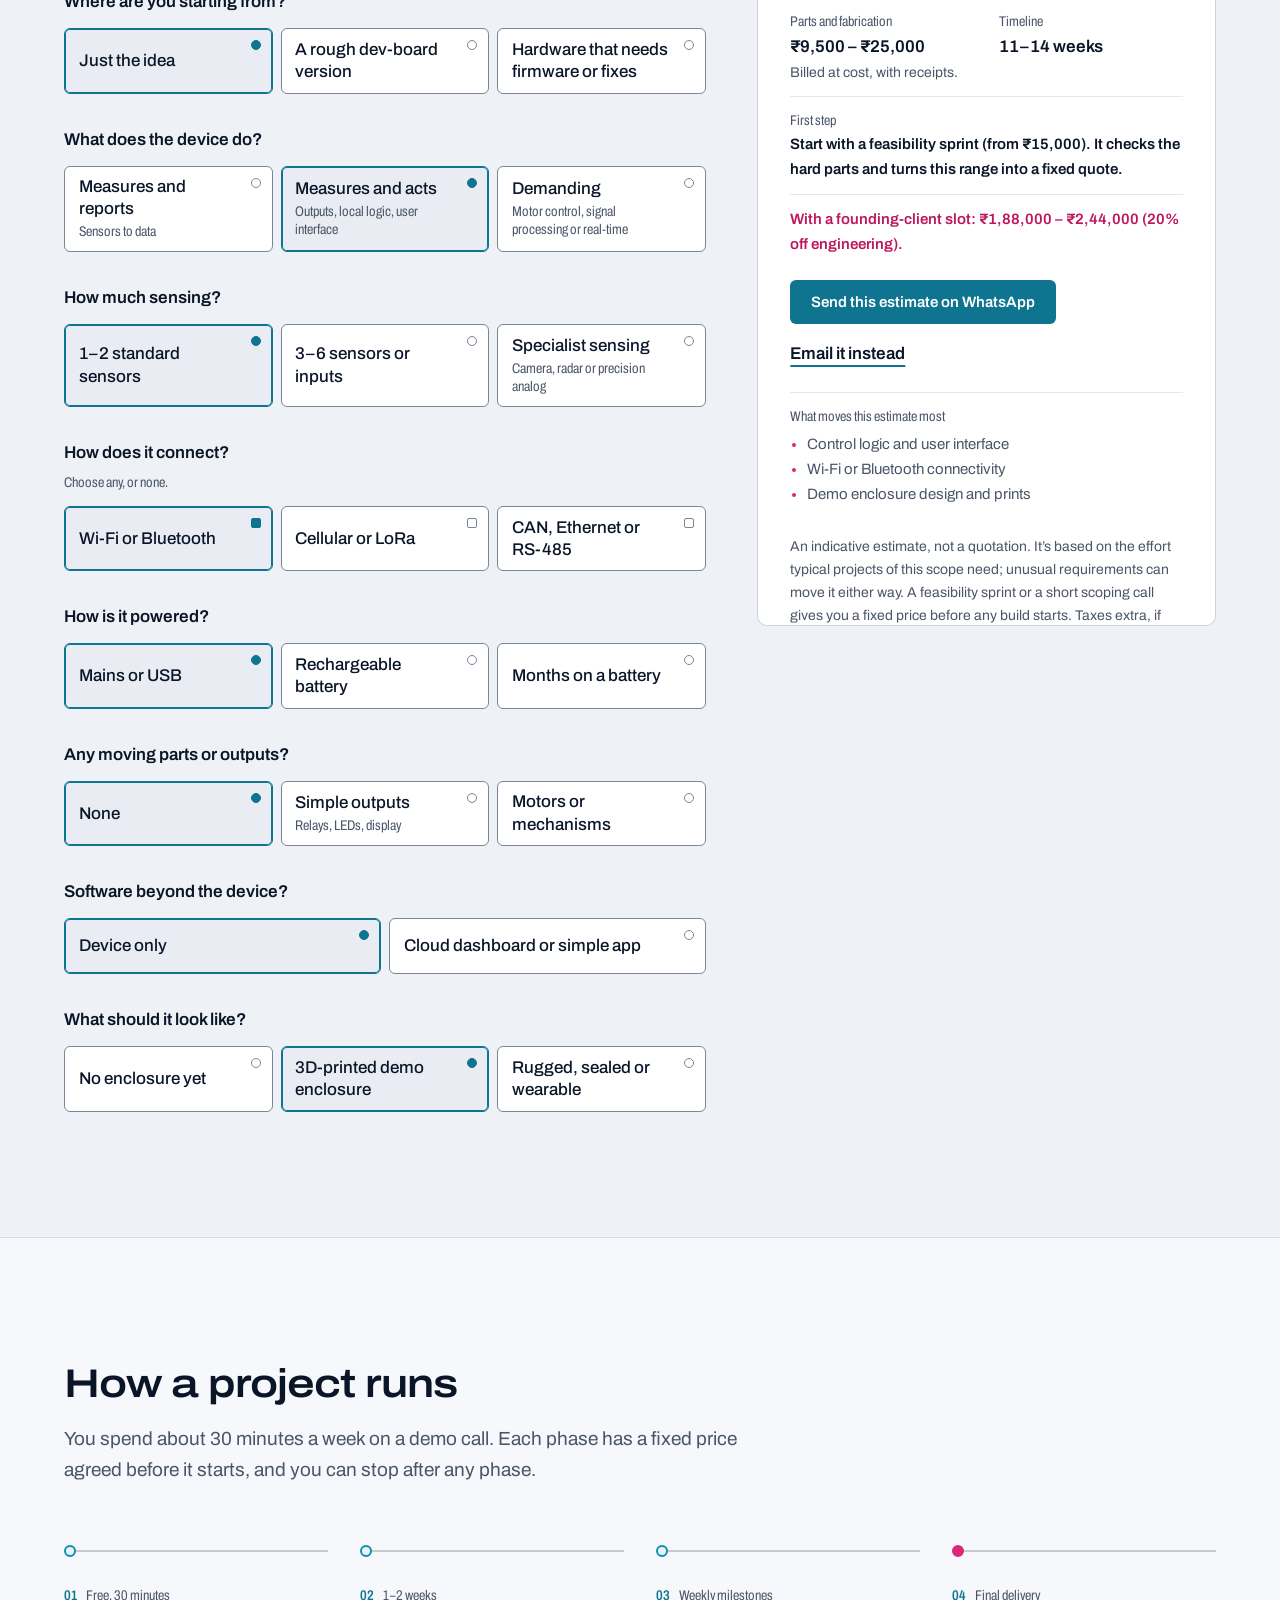
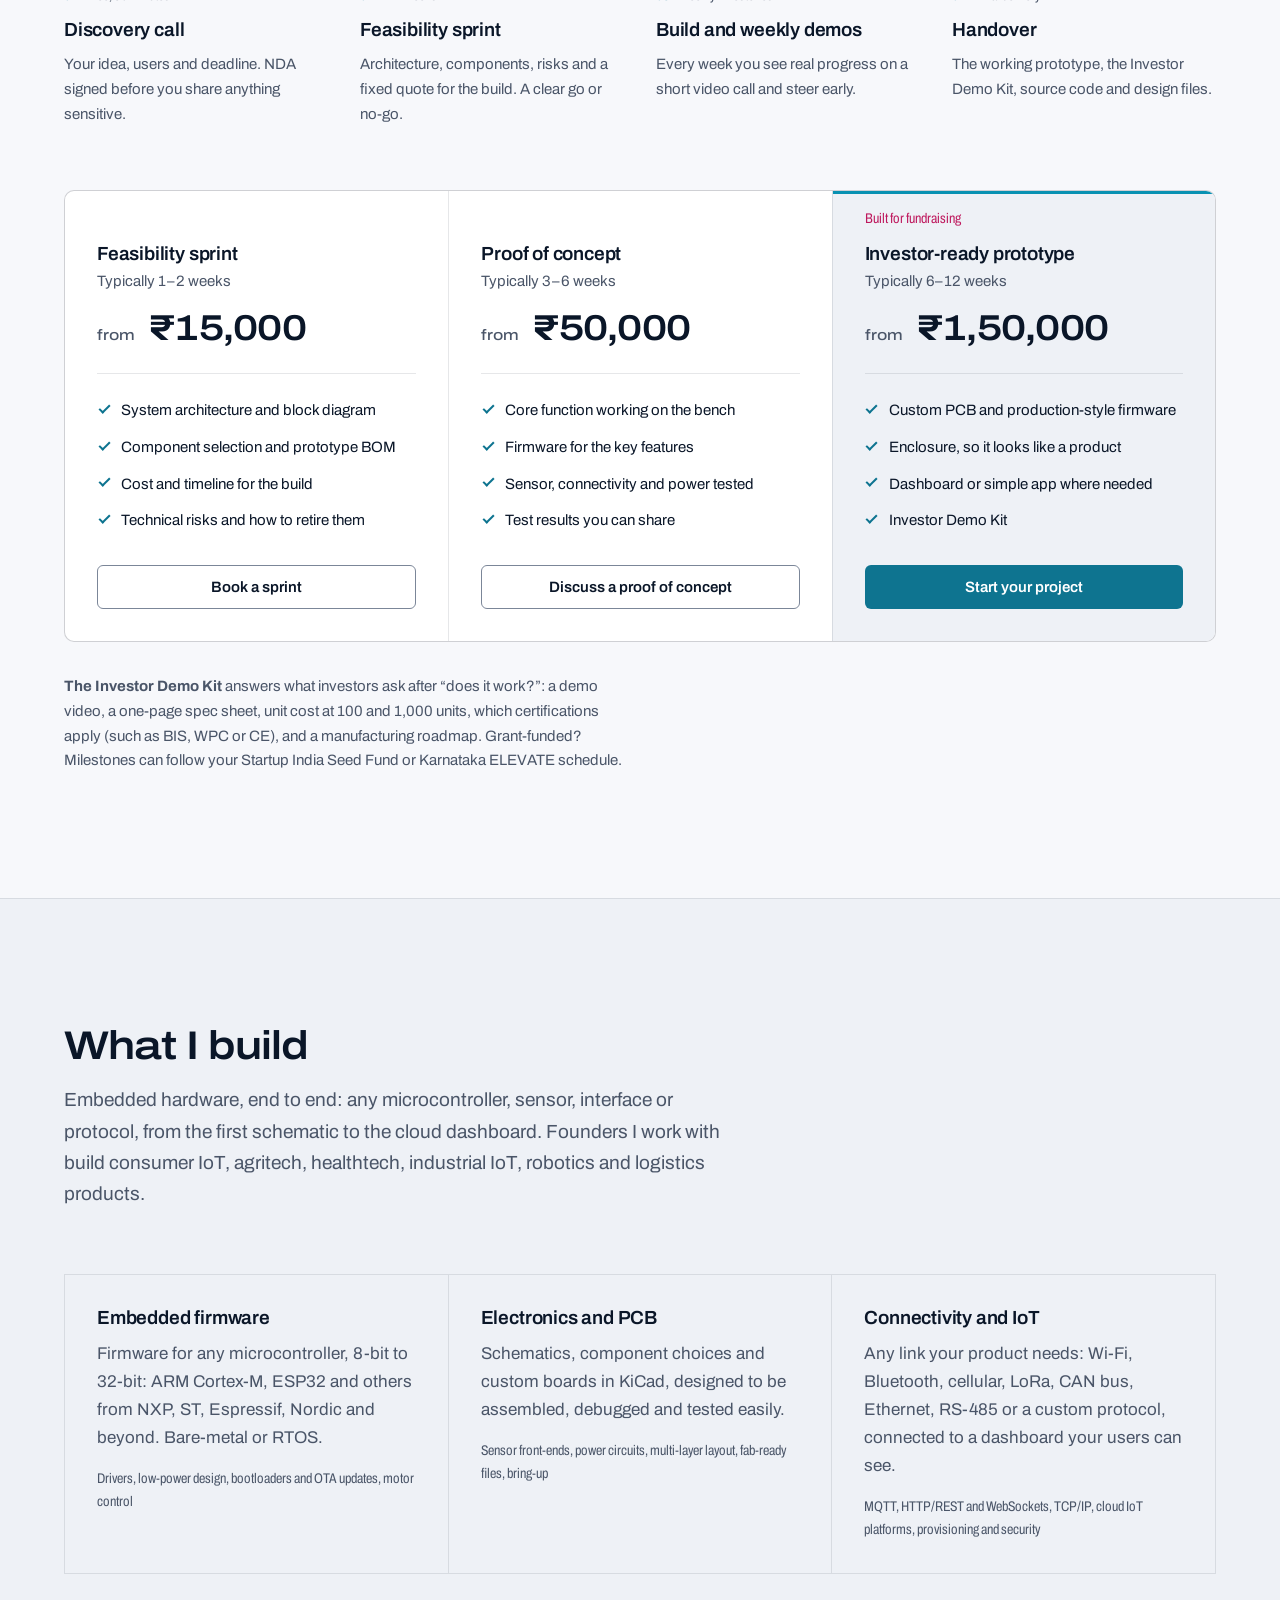
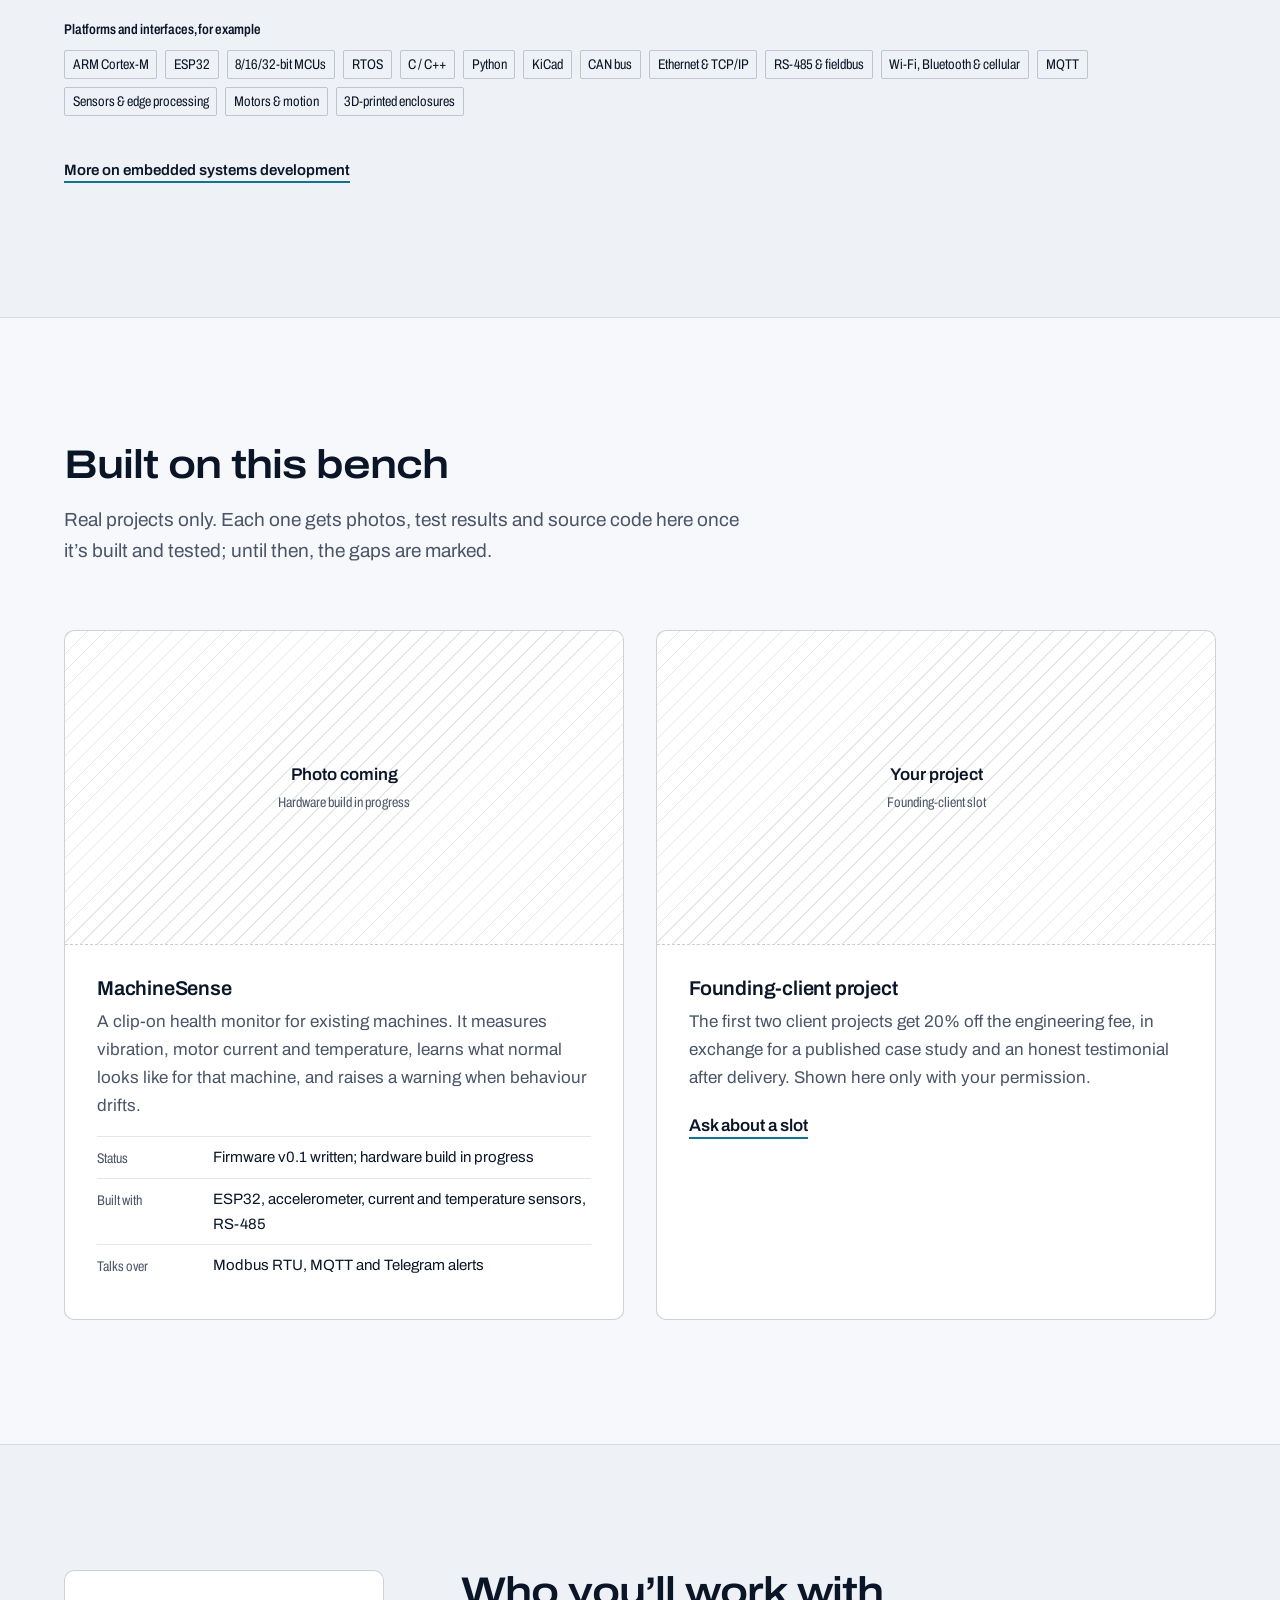
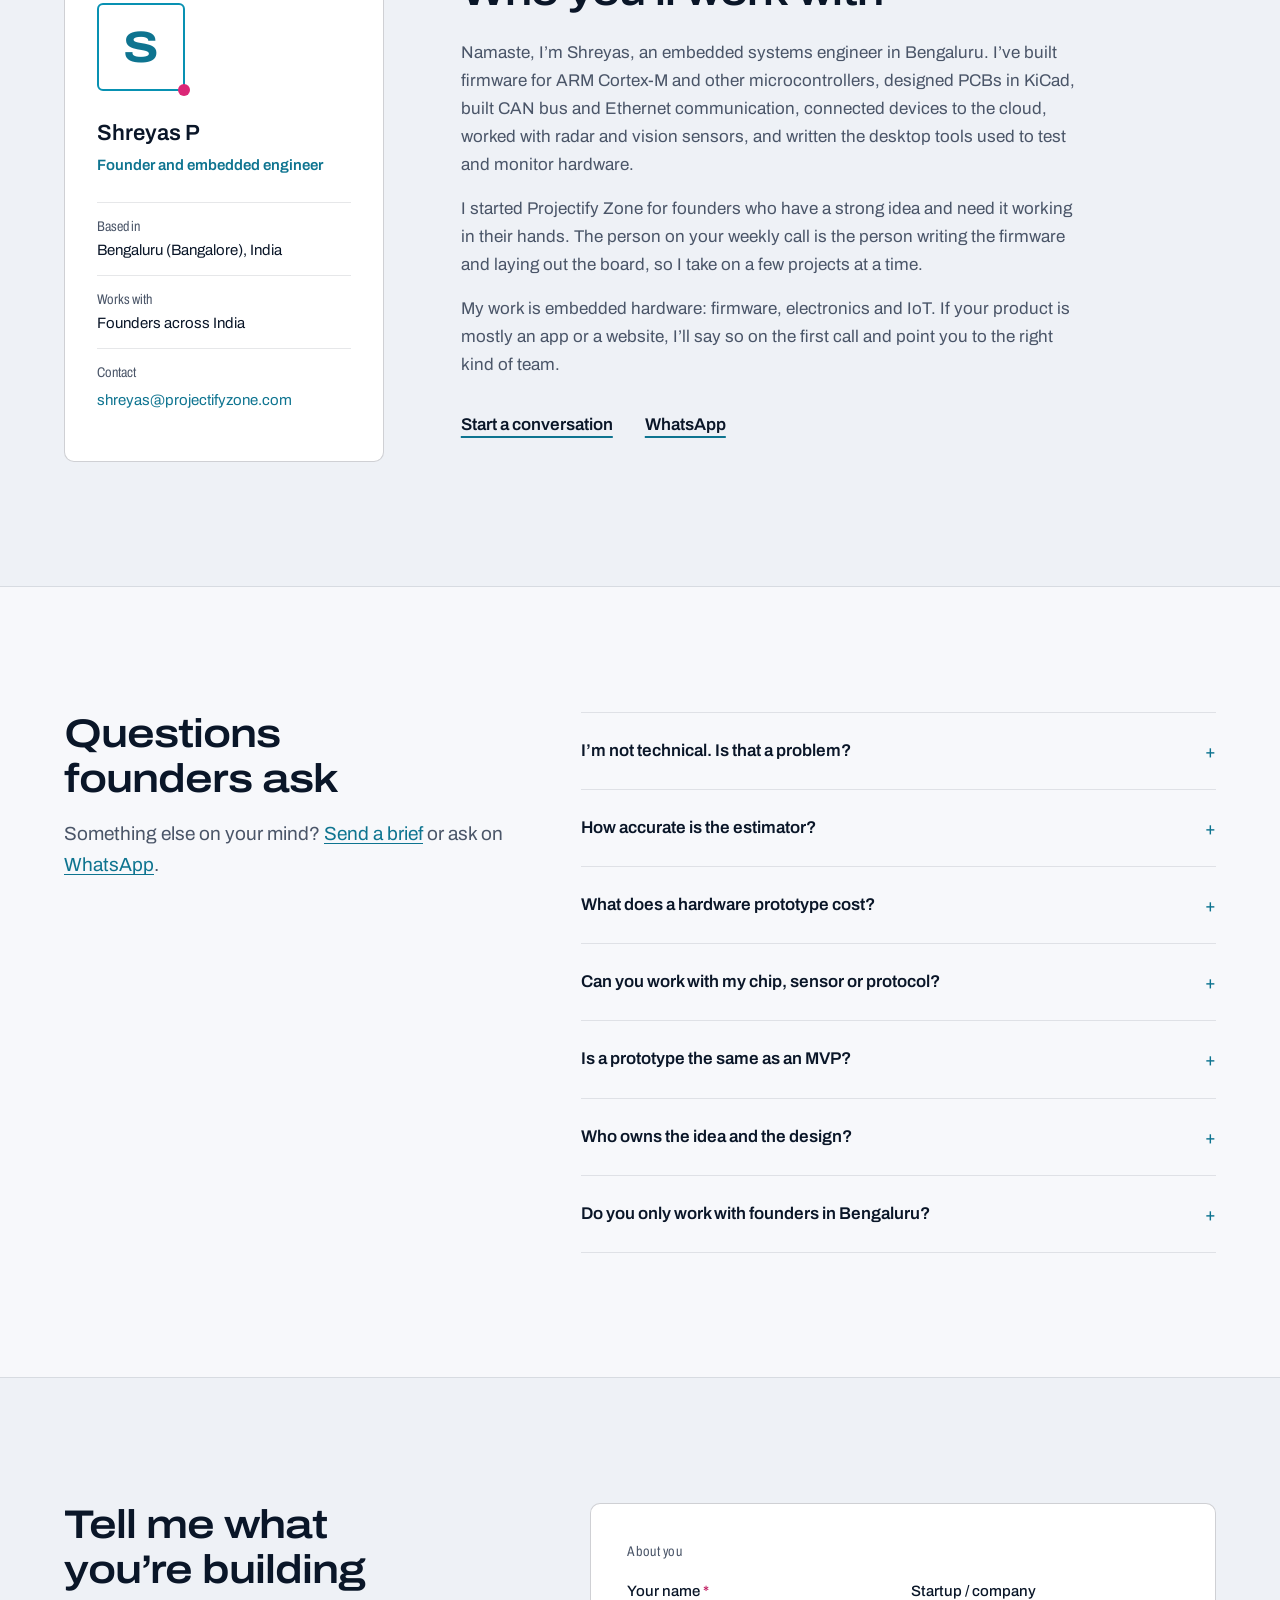
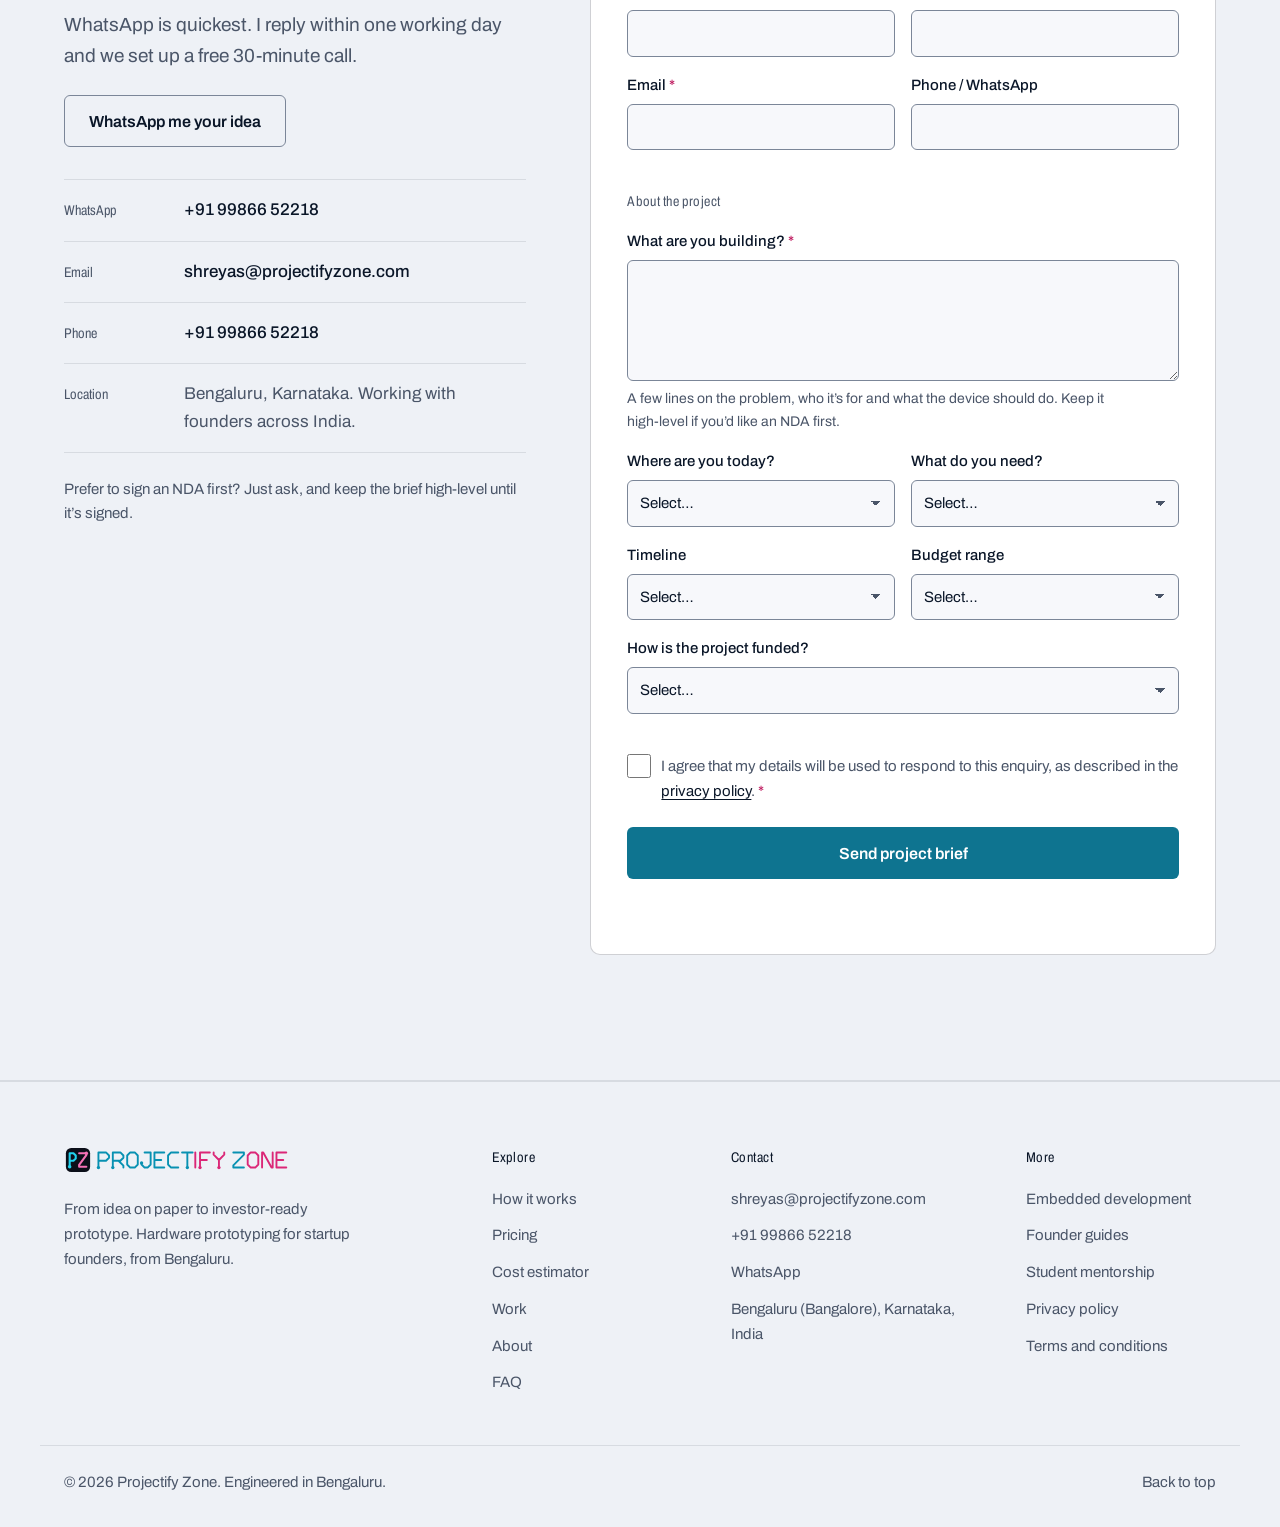
==== commit ec199633: "Add Terms and conditions page terms.html covers website use and engagements: written fixed-price quo" ====
--- a/index.html
+++ b/index.html
@@ -36,7 +36,7 @@
 <link rel="manifest" href="site.webmanifest">
 
 <link rel="preload" href="assets/fonts/archivo-latin-var.woff2" as="font" type="font/woff2" crossorigin>
-<link rel="stylesheet" href="assets/css/main.css?v=8">
+<link rel="stylesheet" href="assets/css/main.css?v=9">
 <link rel="stylesheet" href="assets/css/figure.css?v=5">
 <script src="assets/js/theme-init.js?v=6"></script>
 
@@ -743,6 +743,7 @@
       <a href="insights.html">Founder guides</a>
       <a href="students.html">Student mentorship</a>
       <a href="privacy.html">Privacy policy</a>
+      <a href="terms.html">Terms and conditions</a>
     </nav>
   </div>
   <div class="container footer-bottom">
@@ -751,7 +752,7 @@
   </div>
 </footer>
 
-<script src="assets/js/main.js?v=7" defer></script>
+<script src="assets/js/main.js?v=8" defer></script>
 <script src="assets/js/hero-figure.js?v=3" defer></script>
 <script src="assets/js/estimator.js?v=1" defer></script>
 </body>
--- a/assets/css/main.css
+++ b/assets/css/main.css
@@ -738,6 +738,8 @@
 /* Same 2px ring as every other control (the global :focus-visible rule), plus an accent edge */
 .brief input:focus-visible, .brief select:focus-visible, .brief textarea:focus-visible { border-color: var(--accent); border-radius: var(--radius); }
 .brief [aria-invalid='true'] { border-color: var(--danger) !important; }
+.field-error { margin-top: 6px; font-size: var(--fs-xs); color: var(--danger); }
+.field-check + .field-error { margin: calc(6px - var(--space-lg)) 0 var(--space-lg); padding-left: 34px; }
 
 .field-check { grid-template-columns: auto minmax(0, 1fr); align-items: start; gap: 10px; margin: var(--space-xs) 0 var(--space-lg); }
 .field-check input { width: 24px; height: 24px; margin: 0; accent-color: var(--accent); }
